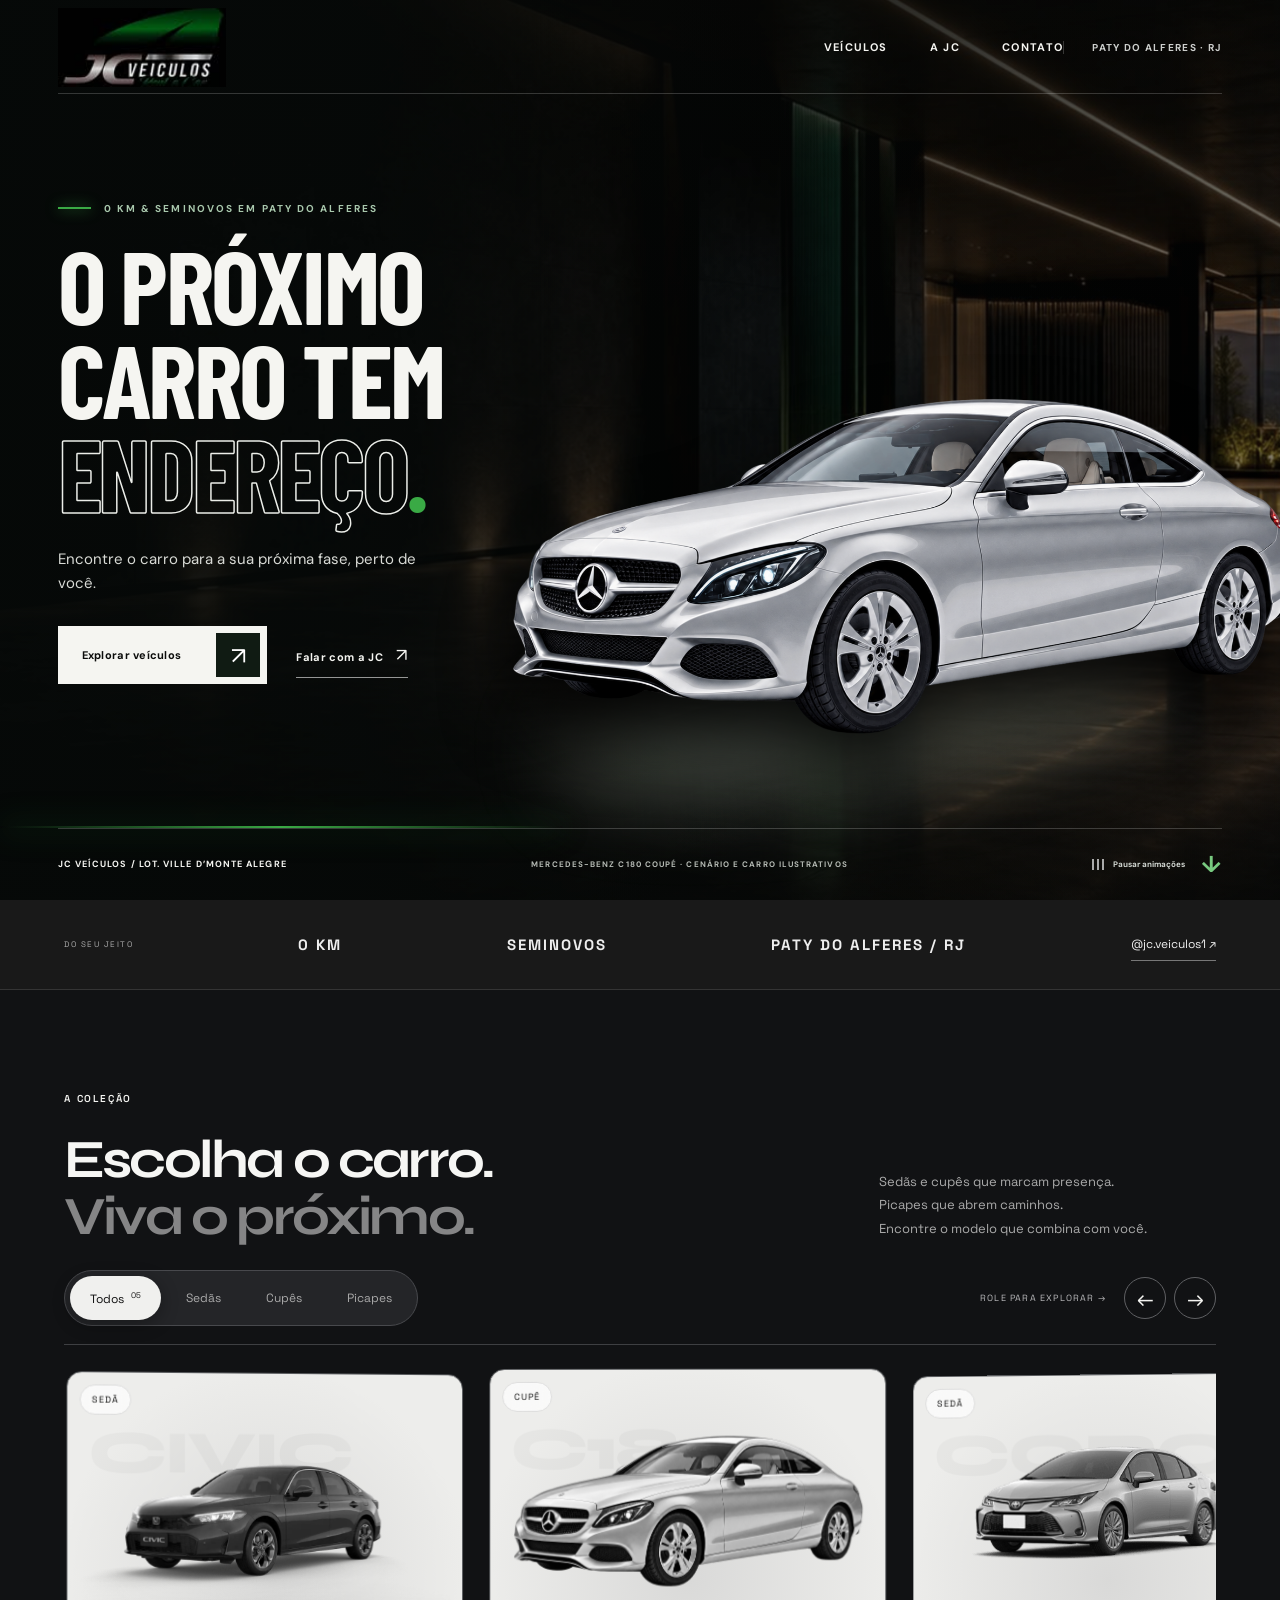
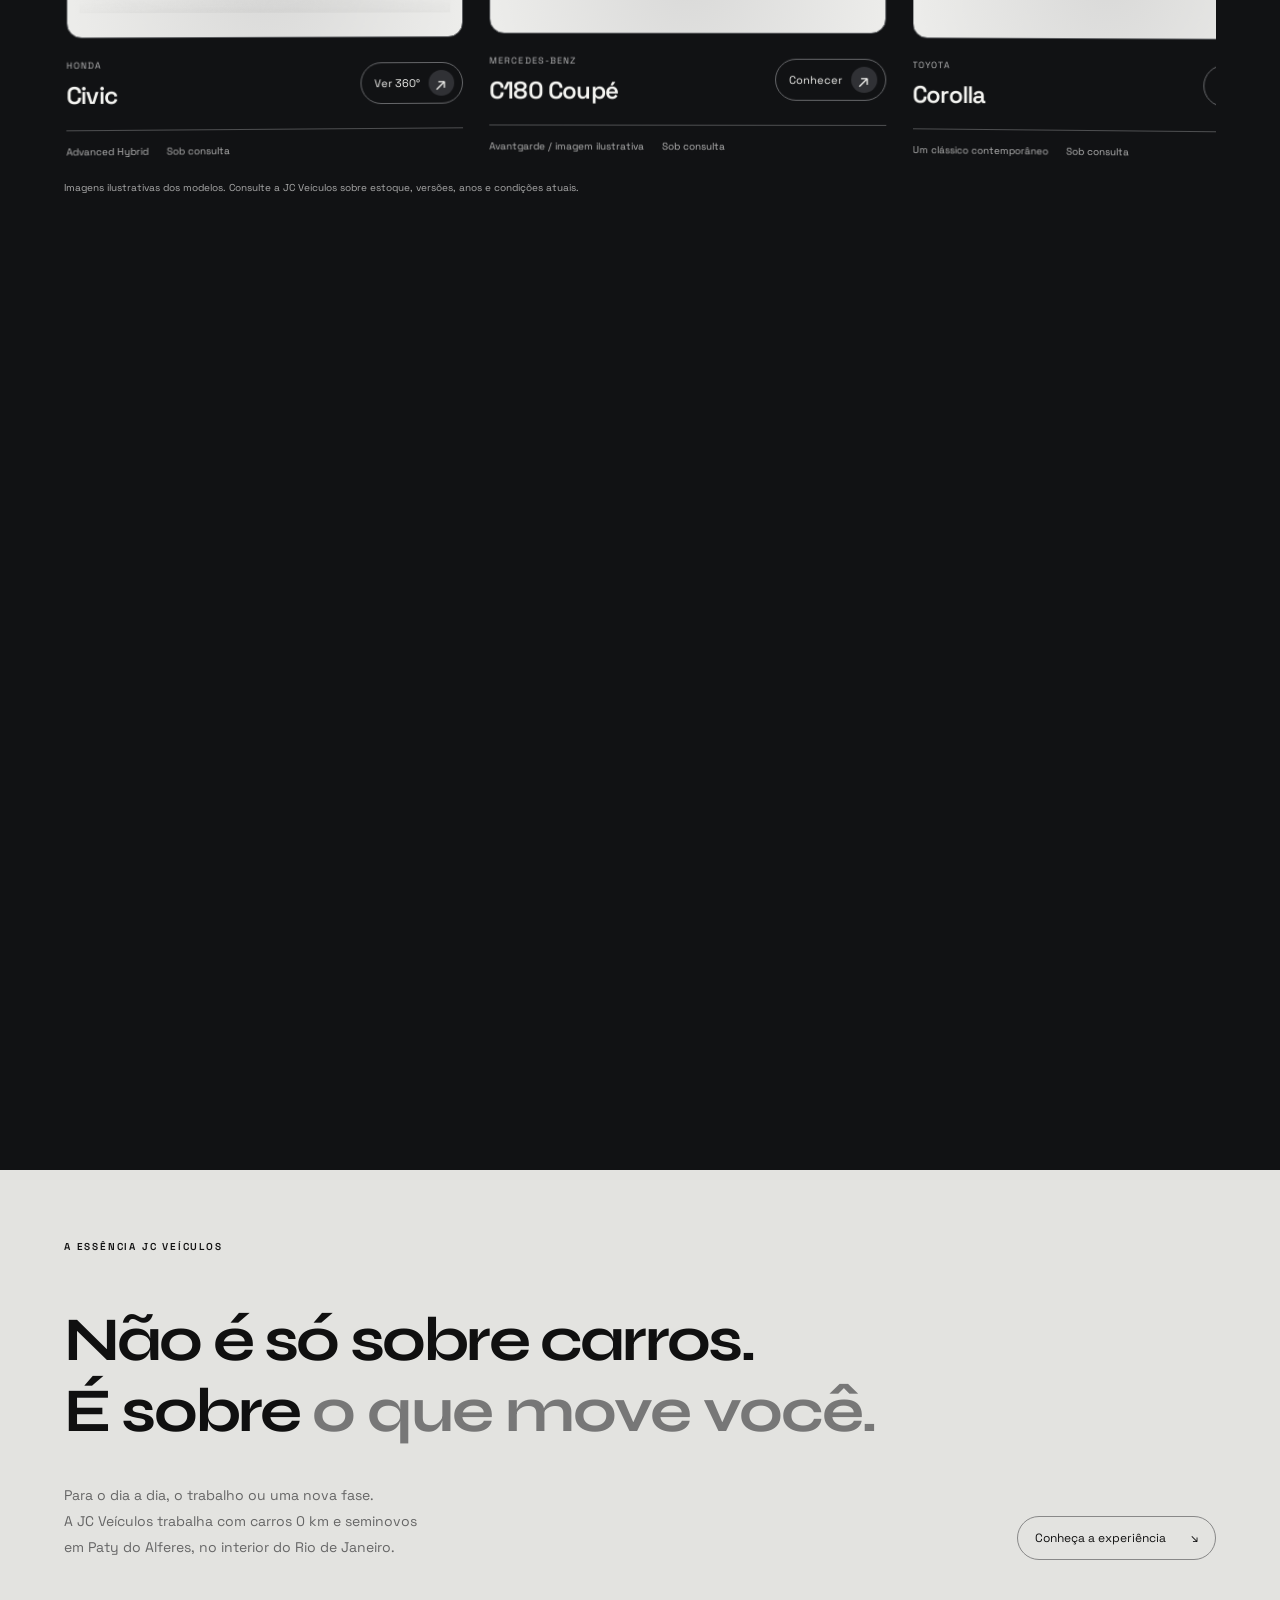
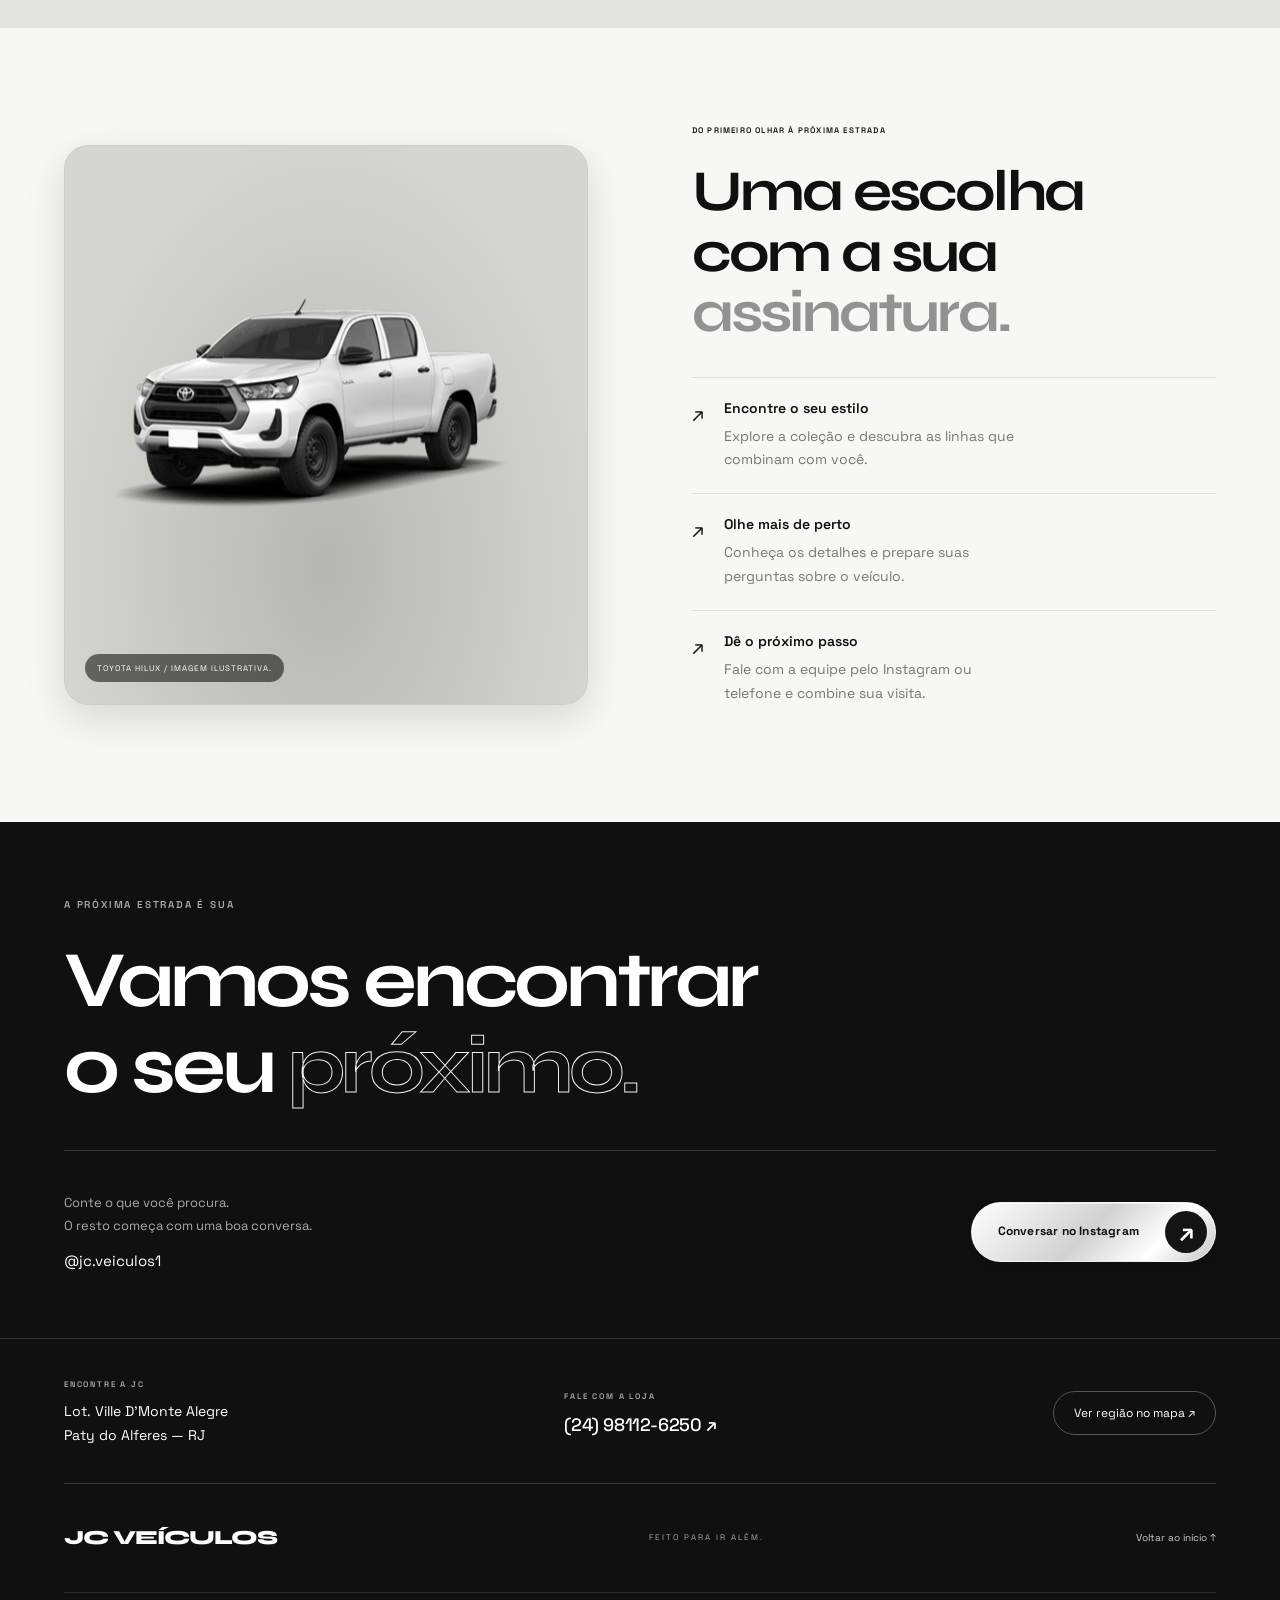
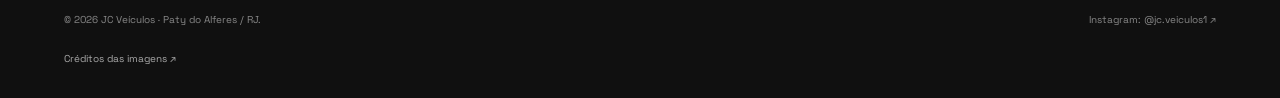
==== index.html @ 6deb834b "Fix mobile hero headline spacing after font load" ====
<!doctype html>
<html lang="pt-BR">
<head>
  <meta charset="UTF-8"><meta name="viewport" content="width=device-width, initial-scale=1">
  <meta name="description" content="JC Veículos: carros 0 km e seminovos em Paty do Alferes, RJ. Explore modelos e fale com a nossa equipe.">
  <meta name="theme-color" content="#080b09"><title>JC Veículos — O próximo carro tem endereço.</title>
  <link rel="icon" href="assets/jc-logo.jpg">
  <link rel="preconnect" href="https://fonts.googleapis.com"><link rel="preconnect" href="https://fonts.gstatic.com" crossorigin><link href="https://fonts.googleapis.com/css2?family=Barlow+Condensed:wght@600;700;800&family=DM+Sans:wght@400;500;600;700&family=Space+Grotesk:wght@400;500;600;700&family=Syne:wght@700;800&display=optional" rel="stylesheet"><link rel="stylesheet" href="style.css?v=20261004-models"><link rel="stylesheet" href="polish.css?v=20261004-showroom"><link rel="stylesheet" href="hero.css?v=20261005-jc-hero-3"><script src="script.js?v=20261005-jc-hero" defer></script><script src="spin-data.js?v=20261004-models" defer></script><script src="spin.js?v=20261004-models" defer></script>
</head>
<body>
  <div class="scroll-meter" aria-hidden="true"></div>
  <a class="skip" href="#colecao">Pular para a coleção</a>
  <header class="header site-header">
    <a class="wordmark brand-image" href="#inicio" aria-label="JC Veículos, início"><img src="assets/jc-logo.jpg" alt="JC Veículos" width="150" height="150"></a>
    <nav aria-label="Navegação principal"><a href="#colecao">Veículos</a><a href="#essencia">A JC</a><a href="#contato">Contato</a></nav>
    <span class="header-location">PATY DO ALFERES · RJ</span>
    <button class="menu-button" aria-expanded="false" aria-controls="mobile-nav" aria-label="Abrir menu"><span></span><span></span></button>
  </header>
  <nav id="mobile-nav" class="mobile-nav" aria-label="Navegação móvel" hidden><a href="#colecao">Coleção</a><a href="#essencia">Nossa essência</a><a href="#experiencia">Experiência</a><a href="#contato">Vamos conversar ↗</a></nav>
  <main>
    <section class="hero cinematic-hero" id="inicio" aria-labelledby="hero-title">
      <div class="hero-backdrop" aria-hidden="true"></div><div class="hero-shade" aria-hidden="true"></div><div class="hero-track" aria-hidden="true"></div>
      <div class="hero-copy"><p class="hero-kicker"><span aria-hidden="true"></span> 0 KM &amp; SEMINOVOS EM PATY DO ALFERES</p><h1 id="hero-title"><span>O PRÓXIMO</span><span>CARRO TEM</span><em>ENDEREÇO<span class="period">.</span></em></h1><p class="hero-subhead">Encontre o carro para a sua próxima fase, perto de você.</p><div class="hero-actions"><a class="hero-primary" href="#colecao">Explorar veículos <span aria-hidden="true">↗</span></a><a class="hero-secondary" href="https://www.instagram.com/jc.veiculos1/" target="_blank" rel="noopener noreferrer">Falar com a JC <span aria-hidden="true">↗</span></a></div></div>
      <div class="hero-car"><span class="hero-car-glow" aria-hidden="true"></span><img src="assets/car-c180-coupe.png" alt="Mercedes-Benz C180 Coupé prateada, imagem ilustrativa" fetchpriority="high" width="1451" height="1084"></div>
      <div class="hero-foot"><span class="hero-address">JC VEÍCULOS / LOT. VILLE D’MONTE ALEGRE</span><span class="hero-caption">MERCEDES-BENZ C180 COUPÉ · CENÁRIO E CARRO ILUSTRATIVOS</span><div class="hero-foot-actions"><button id="motion-toggle" class="motion-toggle" type="button" aria-pressed="false" aria-label="Pausar animações"><span class="motion-bars" aria-hidden="true"><i></i><i></i><i></i></span><span class="motion-label">Pausar animações</span></button><a href="#colecao" aria-label="Ir para a coleção">↓</a></div></div>
    </section>
    <div class="brand-strip" aria-label="JC Veículos em Paty do Alferes"><span>DO SEU JEITO</span><div>0 KM</div><div>SEMINOVOS</div><div>PATY DO ALFERES / RJ</div><a href="https://www.instagram.com/jc.veiculos1/" target="_blank" rel="noopener noreferrer">@jc.veiculos1 ↗</a></div>
    <section class="collection section showroom" id="colecao" aria-labelledby="collection-title"><div class="showroom-pin">
      <div class="section-heading"><div><p class="eyebrow">A COLEÇÃO</p><h2 id="collection-title">Escolha o carro.<br><span class="muted">Viva o próximo.</span></h2></div><p class="section-intro">Sedãs e cupês que marcam presença.<br>Picapes que abrem caminhos.<br>Encontre o modelo que combina com você.</p></div>
      <div class="collection-toolbar"><div class="filters" role="group" aria-label="Filtrar coleção"><button class="filter active" data-filter="todos" aria-pressed="true">Todos <sup>05</sup></button><button class="filter" data-filter="sedans" aria-pressed="false">Sedãs</button><button class="filter" data-filter="coupes" aria-pressed="false">Cupês</button><button class="filter" data-filter="picapes" aria-pressed="false">Picapes</button></div><div class="showroom-navigation"><span class="demo-label desktop-hint">ROLE PARA EXPLORAR <span aria-hidden="true">→</span></span><span class="demo-label mobile-hint">DESLIZE PARA EXPLORAR <span aria-hidden="true">→</span></span><button class="showroom-arrow" id="showroom-prev" type="button" aria-label="Ver modelo anterior">←</button><button class="showroom-arrow" id="showroom-next" type="button" aria-label="Ver próximo modelo">→</button></div></div>
      <div class="showroom-viewport" role="region" aria-label="Modelos da coleção; use as setas ou deslize" tabindex="0"><div class="cars"><article class="car" data-category="sedans"><div class="car-image"><span class="model-watermark" aria-hidden="true">CIVIC</span><img src="assets/car-civic.png" alt="Imagem ilustrativa de HONDA Civic" loading="lazy" width="1000" height="550"><span class="car-tag">SEDÃ</span></div><div class="car-info"><div><p class="car-make">HONDA</p><h3>Civic</h3></div><button class="text-action" data-car="civic" aria-label="Ver 360 graus de Civic"><span>Ver 360°</span><span class="mini-arrow" aria-hidden="true">↗</span></button></div><div class="car-description"><span>Advanced Hybrid</span><span>Sob consulta</span></div></article>
<article class="car" data-category="coupes"><div class="car-image"><span class="model-watermark" aria-hidden="true">C180</span><img src="assets/car-c180-coupe.png" alt="Imagem ilustrativa de Mercedes-Benz C180 Coupé 2017" loading="lazy" width="1451" height="1084"><span class="car-tag">CUPÊ</span></div><div class="car-info"><div><p class="car-make">MERCEDES-BENZ</p><h3>C180 Coupé</h3></div><button class="text-action" data-car="c180" aria-label="Ver detalhes de C180 Coupé"><span>Conhecer</span><span class="mini-arrow" aria-hidden="true">↗</span></button></div><div class="car-description"><span>Avantgarde / imagem ilustrativa</span><span>Sob consulta</span></div></article>
<article class="car" data-category="sedans"><div class="car-image"><span class="model-watermark" aria-hidden="true">COROLLA</span><img src="assets/car-corolla.png" alt="Imagem ilustrativa de TOYOTA Corolla" loading="lazy" width="1000" height="550"><span class="car-tag">SEDÃ</span></div><div class="car-info"><div><p class="car-make">TOYOTA</p><h3>Corolla</h3></div><button class="text-action" data-car="corolla" aria-label="Ver 360 graus de Corolla"><span>Ver 360°</span><span class="mini-arrow" aria-hidden="true">↗</span></button></div><div class="car-description"><span>Um clássico contemporâneo</span><span>Sob consulta</span></div></article>
<article class="car" data-category="picapes"><div class="car-image"><span class="model-watermark" aria-hidden="true">SAVEIRO</span><img src="assets/car-saveiro.png" alt="Imagem ilustrativa de VOLKSWAGEN Saveiro" loading="lazy" width="1000" height="550"><span class="car-tag">PICAPE</span></div><div class="car-info"><div><p class="car-make">VOLKSWAGEN</p><h3>Saveiro</h3></div><button class="text-action" data-car="saveiro" aria-label="Ver detalhes de Saveiro"><span>Conhecer</span><span class="mini-arrow" aria-hidden="true">↗</span></button></div><div class="car-description"><span>Feita para acompanhar você</span><span>Sob consulta</span></div></article>
<article class="car" data-category="picapes"><div class="car-image"><span class="model-watermark" aria-hidden="true">HILUX</span><img src="assets/car-hilux.png" alt="Imagem ilustrativa de TOYOTA Hilux" loading="lazy" width="1000" height="550"><span class="car-tag">PICAPE</span></div><div class="car-info"><div><p class="car-make">TOYOTA</p><h3>Hilux</h3></div><button class="text-action" data-car="hilux" aria-label="Ver 360 graus de Hilux"><span>Ver 360°</span><span class="mini-arrow" aria-hidden="true">↗</span></button></div><div class="car-description"><span>Presença em qualquer caminho</span><span>Sob consulta</span></div></article></div></div><p class="collection-note" role="status" id="filter-status">Imagens ilustrativas dos modelos. Consulte a JC Veículos sobre estoque, versões, anos e condições atuais.</p>
    </div></section>
    <section class="essence section" id="essencia" aria-labelledby="essence-title"><div class="essence-heading"><p class="eyebrow">A ESSÊNCIA JC VEÍCULOS</p></div><h2 id="essence-title">Não é só sobre carros.<br>É sobre <span class="serif">o que move você.</span></h2><div class="essence-bottom"><p>Para o dia a dia, o trabalho ou uma nova fase.<br>A JC Veículos trabalha com carros 0 km e seminovos<br>em Paty do Alferes, no interior do Rio de Janeiro.</p><a class="text-link" href="#experiencia">Conheça a experiência <span aria-hidden="true">↘</span></a></div></section>
    <section class="experience section" id="experiencia" aria-labelledby="experience-title"><div class="experience-image"><img src="assets/car-hilux.png" alt="Imagem ilustrativa de Toyota Hilux" loading="lazy" width="640" height="640"><span>TOYOTA HILUX / IMAGEM ILUSTRATIVA.</span></div><div class="experience-copy"><p class="eyebrow">DO PRIMEIRO OLHAR À PRÓXIMA ESTRADA</p><h2 id="experience-title">Uma escolha<br>com a sua<br><span class="muted">assinatura.</span></h2><div class="experience-item"><span aria-hidden="true">↗</span><div><h3>Encontre o seu estilo</h3><p>Explore a coleção e descubra as linhas que combinam com você.</p></div></div><div class="experience-item"><span aria-hidden="true">↗</span><div><h3>Olhe mais de perto</h3><p>Conheça os detalhes e prepare suas perguntas sobre o veículo.</p></div></div><div class="experience-item"><span aria-hidden="true">↗</span><div><h3>Dê o próximo passo</h3><p>Fale com a equipe pelo Instagram ou telefone e combine sua visita.</p></div></div></div></section>
    <section class="contact section" id="contato" aria-labelledby="contact-title"><p class="eyebrow">A PRÓXIMA ESTRADA É SUA</p><div class="contact-main"><h2 id="contact-title">Vamos encontrar<br>o seu <span class="outline">próximo.</span></h2></div><div class="contact-bottom"><p>Conte o que você procura.<br>O resto começa com uma boa conversa.<br><a class="instagram-handle" href="https://www.instagram.com/jc.veiculos1/" target="_blank" rel="noopener noreferrer">@jc.veiculos1</a></p><a class="button light" href="https://www.instagram.com/jc.veiculos1/" target="_blank" rel="noopener noreferrer"><span class="button-label">Conversar no Instagram</span><span class="button-arrow" aria-hidden="true"><i>↗</i><i>↗</i></span></a></div></section>
  </main>
  <footer><div class="store-details"><div><span class="eyebrow">ENCONTRE A JC</span><p>Lot. Ville D’Monte Alegre<br>Paty do Alferes — RJ</p></div><a href="tel:+5524981126250"><span class="eyebrow">FALE COM A LOJA</span><strong>(24) 98112-6250 <span aria-hidden="true">↗</span></strong></a><a class="location-link" href="https://www.google.com/maps/search/?api=1&amp;query=Lot.+Ville+D%27Monte+Alegre%2C+Paty+do+Alferes%2C+RJ" target="_blank" rel="noopener noreferrer">Ver região no mapa ↗</a></div><div class="footer-top"><a class="wordmark" href="#inicio">JC VEÍCULOS</a><span>FEITO PARA IR ALÉM.</span><a href="#inicio">Voltar ao início ↑</a></div><div class="footer-bottom"><span>© <span id="year">2026</span> JC Veículos · Paty do Alferes / RJ.</span><span><a href="https://www.instagram.com/jc.veiculos1/" target="_blank" rel="noopener noreferrer">Instagram: @jc.veiculos1 ↗</a></span></div><p class="image-credits"><a href="imagens.html">Créditos das imagens ↗</a></p></footer>
  <dialog id="car-dialog" aria-labelledby="dialog-title"><div class="dialog-header"><span class="eyebrow">JC VEÍCULOS / SEU PRÓXIMO CARRO</span><button id="dialog-close" class="close-button" aria-label="Fechar detalhes">×</button></div><img id="dialog-image" src="" alt="" width="900" height="600" hidden><div class="dialog-body"><p id="dialog-category" class="eyebrow">VAMOS CONVERSAR</p><h2 id="dialog-title">O que move você?</h2><p id="dialog-description"></p><label for="interest">Sua mensagem</label><textarea id="interest" rows="4"></textarea><p class="contact-note">Copie sua mensagem e envie para @jc.veiculos1 no Instagram. Nenhum dado é enviado por esta página.</p><div class="dialog-actions"><a class="button dark" href="https://www.instagram.com/jc.veiculos1/" target="_blank" rel="noopener noreferrer"><span class="button-label">Abrir Instagram</span><span class="button-arrow" aria-hidden="true"><i>↗</i><i>↗</i></span></a><button id="copy-message" class="copy-action">Copiar mensagem <span aria-hidden="true">⧉</span></button></div><p id="copy-status" class="copy-status" role="status" aria-live="polite"></p></div></dialog>
</body>
</html>
---- style.css ----
:root{--ink:#101010;--paper:#f7f7f5;--white:#fff;--muted:#777;--rule:#dededb;--display:'Arial Black','Arial',sans-serif;--body:'Arial','Helvetica',sans-serif;--ease:cubic-bezier(.22,.61,.36,1);--thumb:#888;--track:#242424}*{box-sizing:border-box;scrollbar-width:thin;scrollbar-color:var(--thumb) var(--track)}::-webkit-scrollbar{width:10px;height:10px}::-webkit-scrollbar-track{background:var(--track)}::-webkit-scrollbar-thumb{background:var(--thumb);border:2px solid var(--track);border-radius:10px}::-webkit-scrollbar-thumb:hover{background:#aaa}html{scroll-behavior:smooth;scroll-padding-top:84px}body{margin:0;background:var(--paper);color:var(--ink);font-family:var(--body);-webkit-font-smoothing:antialiased}button,a{-webkit-tap-highlight-color:transparent}a{color:inherit;text-decoration:none}button,textarea{font:inherit}button{cursor:pointer}button:disabled{cursor:wait}button:focus-visible,a:focus-visible,textarea:focus-visible{outline:3px solid #888;outline-offset:5px}img{display:block;width:100%;object-fit:cover}button{color:inherit}::selection{background:#aaa;color:#000}[hidden]{display:none!important}.skip{position:fixed;left:20px;top:-100px;background:white;padding:16px;z-index:20}.skip:focus{top:12px}.header{height:86px;background:var(--ink);color:white;display:flex;align-items:center;justify-content:space-between;padding:0 5%;border-bottom:1px solid #333;position:relative;z-index:5}.wordmark{display:flex;align-items:center;gap:10px;font-size:21px;letter-spacing:-.9px;font-weight:900}.wordmark svg{width:35px;height:25px}.wordmark-dot{font-size:11px;align-self:flex-start;letter-spacing:0;margin:2px 0 0 -6px}.header nav{display:flex;gap:32px;font-size:12px;color:#ccc}.header nav a:hover{color:white}.nav-contact{font-size:12px;padding:12px 0;border-bottom:1px solid #777;display:flex;gap:25px}.nav-contact span{font-size:20px}.menu-button{display:none;background:none;border:0;width:44px;height:44px}.menu-button span{display:block;height:1px;width:23px;background:white;margin:7px}.mobile-nav{background:var(--ink);color:white;padding:15px 6%;position:absolute;top:86px;left:0;right:0;z-index:10}.mobile-nav a{display:block;padding:15px;border-bottom:1px solid #333}.hero{background:var(--ink);color:white;position:relative;padding:55px 5% 0;isolation:isolate;overflow:hidden}.hero-copy{position:relative;z-index:2;pointer-events:none}.hero-copy a{pointer-events:auto}.eyebrow{font-size:10px;letter-spacing:1.8px;font-weight:600;line-height:1.6;margin:0 0 25px}.hero .eyebrow{display:flex;align-items:center;gap:12px;color:#c2c2c2}.line{height:1px;width:30px;background:#999}h1,h2,h3,p{margin-top:0}h1{font-family:var(--display);font-weight:900;font-size:clamp(82px,9.7vw,156px);line-height:.92;letter-spacing:-7px;margin:38px 0 43px;max-width:800px}.outline{color:transparent;-webkit-text-stroke:1px #f1f1f1}.hero-bottom{display:flex;align-items:center;gap:48px;margin-bottom:68px}.hero-bottom p{font-size:14px;line-height:1.65;color:#ccc;margin:0}.button{display:inline-flex;gap:37px;align-items:center;justify-content:space-between;min-height:52px;padding:16px 22px;font-size:12px;border:1px solid transparent;font-weight:600;border-radius:0;transition:background .2s,color .2s}.button span{font-size:19px;line-height:1}.light{background:var(--white);color:var(--ink)}.light:hover{background:#d4d4d4}.dark{background:var(--ink);color:white}.dark:hover{background:#3c3c3c}.hero-photo{position:absolute;width:68%;height:83%;right:0;top:17%;z-index:-1}.hero-photo img{height:100%;filter:grayscale(1) brightness(.7);object-position:50% 59%}.photo-shade{position:absolute;inset:0;background:linear-gradient(90deg,#101010 0%,transparent 45%),linear-gradient(0deg,#101010 2%,transparent 42%)}.photo-caption{position:absolute;right:8%;top:13%;font-size:9px;letter-spacing:2px;line-height:1.8;color:#ccc;text-align:right}.photo-index{position:absolute;right:8%;bottom:23%;font-size:8px;letter-spacing:1.5px;color:#bbb}.hero-foot{position:relative;z-index:2;border-top:1px solid #454545;display:flex;align-items:center;justify-content:space-between;font-size:8px;letter-spacing:1.5px;padding:19px 0;color:#999}.hero-foot a{width:35px;height:35px;border:1px solid #555;border-radius:50%;display:grid;place-items:center;font-size:18px;color:white}.brand-strip{min-height:119px;display:flex;gap:30px;align-items:center;justify-content:space-between;padding:25px 5%;background:#ededeb;border-bottom:1px solid var(--rule)}.brand-strip>span{font-size:8px;letter-spacing:1.5px;color:#666;max-width:100px;line-height:1.8}.brand-strip>div{font-size:23px;letter-spacing:3px;font-weight:700;color:#555}.brand-strip .brand-mercedes{font-family:Georgia,serif;font-size:24px;letter-spacing:-1px;font-weight:400}.brand-strip .brand-audi{font-weight:700;font-size:27px;letter-spacing:-1px}.m-lines{font-style:italic;letter-spacing:-4px}.section{padding:96px 5%}.section-heading{display:flex;justify-content:space-between;align-items:flex-end;margin-bottom:47px}.section h2{font-size:clamp(36px,4.5vw,68px);letter-spacing:-2.8px;line-height:1.05;font-weight:600;margin:0}.muted{color:#929292}.section-intro{font-size:13px;line-height:1.8;color:#666;margin:0 6% 5px 25px}.collection-toolbar{display:flex;justify-content:space-between;align-items:center;border-bottom:1px solid var(--rule);margin-bottom:27px}.filters{display:flex;gap:26px}.filter{padding:12px 0 18px;border:0;border-bottom:2px solid transparent;background:none;font-size:12px;color:#777;min-height:44px}.filter.active{border-bottom-color:var(--ink);color:var(--ink)}.filter sup{font-size:8px;margin-left:4px}.demo-label{font-size:8px;letter-spacing:1.2px;color:#777}.cars{display:grid;grid-template-columns:repeat(3,1fr);gap:24px}.car-image{border:0;padding:0;position:relative;display:block;width:100%;overflow:hidden;background:#d4d4d4;aspect-ratio:1.45}.car-image img{height:100%;filter:grayscale(1);transition:transform .6s var(--ease)}.car-image:hover img{transform:scale(1.055)}.car-tag{position:absolute;top:17px;left:17px;font-size:8px;padding:8px 10px;background:rgba(255,255,255,.91);letter-spacing:1px}.image-arrow{position:absolute;bottom:15px;right:15px;background:#fff;width:36px;height:36px;display:grid;place-items:center;font-size:22px;transition:background .2s}.car-info{display:flex;justify-content:space-between;align-items:center;margin-top:21px;gap:10px}.car-make{font-size:8px;letter-spacing:1.1px;color:#777;margin-bottom:8px}.car h3{font-size:20px;letter-spacing:-.8px;font-weight:600;margin:0}.text-action{font-size:10px;white-space:nowrap;background:none;border:0;padding:12px 0;min-height:44px}.text-action:hover{text-decoration:underline}.car-description{margin-top:19px;padding-top:13px;border-top:1px solid var(--rule);display:flex;gap:18px;font-size:9px;color:#777}.collection-note{font-size:10px;color:#777;margin:28px 0 0;line-height:1.5}.essence{background:#e9e9e6;padding-top:69px;padding-bottom:68px}.essence-heading{display:flex;justify-content:space-between;align-items:center}.small-mark{font-family:var(--display);font-size:39px;letter-spacing:-4px}.essence h2{font-size:clamp(36px,4.85vw,75px);max-width:1050px;line-height:1.15;margin:25px 0 35px}.serif{font-family:Georgia,'Times New Roman',serif;font-style:italic;font-weight:400;letter-spacing:-2px}.essence-bottom{display:flex;justify-content:space-between;align-items:flex-end}.essence-bottom p{font-size:12px;color:#666;line-height:1.85;margin:0}.text-link{font-size:12px;display:flex;gap:40px;padding-bottom:13px;border-bottom:1px solid #888}.experience{display:grid;grid-template-columns:1fr 1fr;gap:9%;align-items:center}.experience-image{position:relative;height:605px;background:#ddd;overflow:hidden}.experience-image img{height:100%;filter:grayscale(1) brightness(.72);object-position:40% center}.experience-image span{position:absolute;left:25px;bottom:28px;color:white;font-size:9px;letter-spacing:2px}.experience-copy .eyebrow{font-size:8px;letter-spacing:1.2px}.experience h2{margin-bottom:33px}.experience-item{display:flex;gap:20px;padding:21px 0;border-top:1px solid var(--rule)}.experience-item>span{font-size:20px;margin-top:2px}.experience-item h3{font-size:14px;margin-bottom:8px;font-weight:600}.experience-item p{font-size:12px;color:#777;line-height:1.7;max-width:300px;margin:0}.contact{background:var(--ink);color:white;padding-top:75px;padding-bottom:64px}.contact .eyebrow{color:#aaa}.contact-main{display:flex;justify-content:space-between;align-items:center;gap:35px}.contact h2{font-size:clamp(45px,6.7vw,100px);font-family:var(--display);letter-spacing:-4px;line-height:1}.round-cta{flex-shrink:0;width:108px;height:108px;border-radius:50%;background:white;border:0;color:#111;font-size:55px;transition:transform .3s}.round-cta:hover{transform:rotate(45deg)}.contact-bottom{display:flex;align-items:center;justify-content:space-between;padding-top:40px;margin-top:40px;border-top:1px solid #393939}.contact-bottom p{font-size:13px;line-height:1.8;color:#aaa;margin:0}footer{background:var(--ink);color:white;padding:39px 5% 23px;border-top:1px solid #333}.footer-top{display:flex;align-items:center;justify-content:space-between;gap:20px}.footer-top>span{font-size:8px;letter-spacing:2px;color:#aaa}.footer-top>a:last-child{font-size:10px;color:#ccc;padding:12px 0}.footer-bottom{display:flex;justify-content:space-between;font-size:9px;color:#888;margin-top:36px;border-top:1px solid #2c2c2c;padding-top:19px;gap:20px;line-height:1.5}dialog{border:0;padding:0;max-width:600px;width:calc(100% - 32px);max-height:90dvh;background:var(--paper);color:var(--ink);overflow:auto}dialog::backdrop{background:rgba(0,0,0,.78);backdrop-filter:blur(5px)}.dialog-header{display:flex;align-items:center;justify-content:space-between;padding:14px 22px;border-bottom:1px solid var(--rule)}.dialog-header .eyebrow{font-size:8px;margin:0}.close-button{width:44px;height:44px;font-size:27px;border:0;background:none}.dialog-body{padding:30px}.dialog-body .eyebrow{margin-bottom:12px}.dialog-body h2{font-size:36px;letter-spacing:-1.5px;margin-bottom:16px}.dialog-body>p{font-size:13px;line-height:1.6;color:#666}.dialog-body label{display:block;font-size:12px;font-weight:600;margin:23px 0 10px}#dialog-image{height:220px;filter:grayscale(1)}textarea{display:block;width:100%;border:1px solid #bbb;background:white;padding:14px;font-size:13px;line-height:1.6;resize:none;min-height:140px}.dialog-body .contact-note{font-size:11px;margin:13px 0 20px}.copy-status{min-height:20px;margin:12px 0 0!important}body.modal-open{overflow:hidden}
@media(min-width:1600px){.hero{padding-top:70px}.hero-bottom{margin-bottom:90px}.section{padding-left:max(5%,calc((100vw - 1440px)/2));padding-right:max(5%,calc((100vw - 1440px)/2))}}
@media(max-width:1000px){.header nav{gap:18px}.hero h1{letter-spacing:-5px}.hero-bottom{gap:26px}.brand-strip>div{font-size:17px}.brand-strip .brand-mercedes{font-size:20px}.cars{gap:17px}.car h3{font-size:17px}.car-info{align-items:flex-start;flex-direction:column;gap:0}.car-description{gap:12px;font-size:8px}.experience{gap:6%}.experience-image{height:560px}.section{padding-top:75px;padding-bottom:75px}.round-cta{width:88px;height:88px;font-size:42px}}
@media(max-width:700px){html{scroll-padding-top:15px}.header{height:76px;padding:0 6%}.wordmark{font-size:18px}.wordmark svg{width:29px}.header nav,.nav-contact{display:none}.menu-button{display:block}.mobile-nav{top:76px}.hero{padding:35px 6% 0;min-height:750px}.hero .eyebrow{font-size:8px;letter-spacing:1.2px;margin-bottom:26px}.hero h1{font-size:clamp(75px,16vw,108px);letter-spacing:-4px;margin:25px 0 25px}.hero-bottom{flex-direction:column;align-items:flex-start;gap:20px;margin-bottom:0}.hero-bottom p{font-size:12px}.hero-photo{width:100%;height:420px;top:auto;bottom:49px}.hero-photo img{object-position:58% center}.photo-shade{background:linear-gradient(0deg,#101010 0%,transparent 25%,transparent 65%,#101010 100%)}.photo-caption{display:none}.photo-index{bottom:18px;right:6%;font-size:7px}.hero-foot{position:absolute;bottom:0;left:6%;right:6%;padding:10px 0;font-size:7px;letter-spacing:.7px}.hero-foot>span:last-child{display:none}.hero-foot a{width:28px;height:28px}.brand-strip{padding:24px 6%;min-height:105px;gap:20px;flex-wrap:wrap;justify-content:space-between}.brand-strip>span{width:100%;max-width:none;font-size:7px}.brand-strip>div{font-size:12px;letter-spacing:1px}.brand-strip .brand-mercedes{font-size:15px}.brand-strip .brand-audi{font-size:18px}.section{padding:60px 6%}.section-heading{display:block;margin-bottom:30px}.section h2{letter-spacing:-1.8px;font-size:39px}.section-intro{margin:20px 0 0;font-size:12px}.collection-toolbar{display:block}.filters{gap:22px}.filter{font-size:11px}.demo-label{display:block;padding:5px 0 13px;font-size:7px}.cars{grid-template-columns:1fr;gap:36px}.car-image{aspect-ratio:1.4}.car-info{flex-direction:row;align-items:center}.car h3{font-size:22px}.car-description{font-size:10px;gap:20px;margin-top:15px}.car-make{font-size:8px}.text-action{font-size:11px}.collection-note{font-size:10px}.essence h2{font-size:37px;line-height:1.2;margin-top:22px}.serif{letter-spacing:-1.4px}.essence-bottom{display:block}.essence-bottom p{font-size:12px}.text-link{margin-top:28px;width:max-content}.small-mark{font-size:32px}.essence-heading .eyebrow{font-size:8px}.experience{grid-template-columns:1fr;gap:35px}.experience-image{height:360px}.experience-copy h2{font-size:47px}.experience-item p{max-width:100%}.contact h2{font-size:44px;letter-spacing:-2.8px}.contact-main{gap:13px}.round-cta{width:58px;height:58px;font-size:30px}.contact-bottom{display:block;margin-top:30px;padding-top:25px}.contact-bottom .button{margin-top:23px}.contact-bottom p{font-size:12px}.footer-top{flex-wrap:wrap}.footer-top>span{display:none}.footer-bottom{flex-direction:column;gap:8px;margin-top:25px}.dialog-body{padding:24px}.dialog-body h2{font-size:30px}.dialog-header{padding:8px 16px}#dialog-image{height:180px}}
@media(prefers-reduced-motion:reduce){html{scroll-behavior:auto}*,*::before,*::after{transition:none!important;animation:none!important}}
@media(forced-colors:active){*{scrollbar-color:auto}.outline{color:CanvasText;-webkit-text-stroke:0}.button,.filter,.car-tag,.round-cta{border:1px solid ButtonText}}
---- polish.css ----
:root{--display:'Syne','Arial Black',sans-serif;--body:'Space Grotesk','Arial',sans-serif;--chrome:linear-gradient(135deg,#fff 0%,#d1d1d1 48%,#fff 76%,#c4c4c4 100%)}
.header{height:94px;background:#0b0b0b}.wordmark{font-family:var(--display);font-size:20px;gap:13px;letter-spacing:-1px}.brand-logo{width:48px;height:48px;object-fit:contain;border-radius:50%;filter:grayscale(1)}.header nav a{position:relative;padding:12px 0}.header nav a:after{content:'';position:absolute;bottom:3px;left:0;width:100%;height:1px;background:white;transform:scaleX(0);transform-origin:left;transition:transform .3s}.header nav a:hover:after{transform:scaleX(1)}
.nav-contact{padding:8px 9px 8px 21px;border:1px solid #484848;border-radius:99px;background:linear-gradient(120deg,#222,#0c0c0c);min-height:48px;gap:22px;transition:border-color .3s,box-shadow .3s}.nav-contact>span{width:30px;height:30px;display:grid;place-items:center;border-radius:50%;background:#ededed;color:#111;transition:transform .4s}.nav-contact:hover{border-color:#999;box-shadow:0 0 24px #ffffff15}.nav-contact:hover>span{transform:rotate(45deg)}
.hero{padding-top:55px;background:#0b0b0b;min-height:710px}.hero h1{font-size:clamp(68px,7.9vw,128px);letter-spacing:-6px;line-height:1.05;margin:42px 0 38px;max-width:75%;font-weight:800}.hero h1 .outline{-webkit-text-stroke:1px #aaa}.hero-bottom{margin-bottom:135px;gap:30px}.hero-photo{width:38%;height:465px;right:5%;top:52px;z-index:-1;border-radius:24px;overflow:hidden;transform:rotate(4deg);border:1px solid #777;box-shadow:0 20px 90px #0009;animation:poster-float 7s ease-in-out infinite alternate}.hero-photo img{object-fit:cover;object-position:center;filter:grayscale(1) brightness(.66);height:100%}.photo-shade{background:linear-gradient(90deg,#0b0b0b88,transparent 55%),linear-gradient(0deg,#0b0b0bbb,transparent 30%)}.photo-caption{display:none}.photo-index{bottom:24px;right:25px;font-size:7px;letter-spacing:.8px}.hero-copy{animation:opening-slide .85s var(--ease) both}.hero .line{animation:line-breathe 3s ease-in-out infinite;transform-origin:left}.hero-foot{border-top-color:#444}.hero-foot>a{transition:background .3s,color .3s,transform .3s}.hero-foot>a:hover{background:white;color:#111;transform:translateY(3px)}
.button{position:relative;isolation:isolate;overflow:hidden;border-radius:99px;gap:26px;padding:8px 8px 8px 26px;min-height:60px;border:1px solid #fff7;box-shadow:inset 0 1px 1px #fff8,0 8px 22px #0002;transform:translate(var(--mx,0px),var(--my,0px));transition:transform .24s var(--ease),box-shadow .3s,background .3s}.button.light{background:var(--chrome)}.button.light:hover{background:var(--chrome);box-shadow:inset 0 1px 1px #fff,0 10px 35px #fff2}.button .button-label{font-size:12px;line-height:1.3;font-weight:700;letter-spacing:.2px;position:relative;z-index:2}.button .button-arrow{flex-shrink:0;position:relative;width:42px;height:42px;border-radius:50%;display:grid;place-items:center;color:white;background:#141414;overflow:hidden;z-index:2}.button-arrow i{position:absolute;font-style:normal;font-size:25px;transition:transform .45s var(--ease)}.button-arrow i:last-child{transform:translate(-36px,36px)}.button:hover .button-arrow i:first-child{transform:translate(36px,-36px)}.button:hover .button-arrow i:last-child{transform:translate(0,0)}.button:before{content:'';position:absolute;inset:-30% -30%;background:linear-gradient(110deg,transparent 35%,#fff9 48%,transparent 62%);transform:translateX(-100%);transition:transform .65s;z-index:1}.button:hover:before{transform:translateX(100%)}.button:active{transform:scale(.97)}.button.dark{background:linear-gradient(130deg,#333,#080808);border-color:#555}.button.dark .button-arrow{background:var(--chrome);color:#111}.button:focus-visible{outline-color:#aaa;outline-offset:5px}.ripple{position:absolute;border-radius:50%;width:150px;height:150px;background:#8884;pointer-events:none;z-index:1;animation:button-ripple .7s ease-out forwards}
.brand-strip{background:#191919;color:#eee;border-bottom:1px solid #343434;min-height:90px}.brand-strip>span{color:#aaa}.brand-strip>div{color:#eee;font-size:15px;letter-spacing:2px}.brand-strip>a{font-size:12px;border-bottom:1px solid #777;padding:8px 0}
.section h2{font-family:var(--display);font-weight:700}.collection-toolbar{padding-bottom:20px;border-bottom-color:#ccc}.filters{gap:5px;padding:5px;border:1px solid #ddd;border-radius:99px;background:#eaeae7}.filter{border:0;border-radius:99px;padding:12px 20px;min-height:44px;font-size:12px;transition:background .25s,color .25s,box-shadow .25s}.filter.active{background:#141414;color:white;box-shadow:0 4px 10px #0002}.filter:not(.active):hover{background:#ddd;color:#111}.demo-label{font-size:9px;letter-spacing:1.2px}.car{transition:transform .4s var(--ease)}.car-image{aspect-ratio:3/4;border-radius:17px;border:1px solid #ddd}.car-image img{filter:grayscale(1);transition:filter .5s,transform .6s var(--ease);object-fit:cover}.car-image:hover img{filter:grayscale(1) brightness(1.1);transform:scale(1.02)}.car-tag{top:12px;left:12px;backdrop-filter:blur(10px);border:1px solid #fff8;border-radius:99px;font-size:9px;padding:9px 13px}.image-arrow{border-radius:50%;width:43px;height:43px;box-shadow:0 3px 13px #0004;transition:transform .35s,background .35s,color .35s}.car-image:hover .image-arrow{transform:rotate(45deg);background:#111;color:white}.car-info{gap:8px}.car h3{font-size:20px}.text-action{display:flex;gap:9px;align-items:center;font-size:11px;padding:6px 8px 6px 13px;border:1px solid #bbb;border-radius:99px;min-height:42px;transition:background .3s,color .3s}.text-action .mini-arrow{display:grid;place-items:center;width:26px;height:26px;background:#e5e5e3;border-radius:50%;font-size:18px;transition:transform .35s}.text-action:hover{text-decoration:none;background:#111;color:white;border-color:#111}.text-action:hover .mini-arrow{color:#111;transform:rotate(45deg)}.car-description{font-size:11px}.collection-note{font-size:11px}.car-make{font-size:9px;color:#666}.serif{font-style:normal;font-family:var(--display);font-weight:700;color:#777}.essence{background:#e3e3e0}.small-mark{letter-spacing:-4px}.essence-bottom p,.experience-item p{font-size:14px}.text-link{min-height:44px;align-items:center;border-radius:99px;border:1px solid #888;padding:11px 17px;gap:25px;transition:background .3s,color .3s}.text-link:hover{background:#111;color:#fff}.experience-image{height:610px;border-radius:24px;transform:rotate(-2deg);box-shadow:0 14px 40px #0002}.experience-image img{filter:grayscale(1) brightness(.8);object-fit:cover}.experience-image span{padding:9px 12px;border-radius:99px;background:#0008;bottom:22px;left:20px;font-size:7px}.experience-item{transition:padding .3s}.experience-item:hover{padding-left:8px}.experience-item>span{transition:transform .3s}.experience-item:hover>span{transform:rotate(45deg)}
.contact h2{font-size:clamp(44px,6.2vw,92px);line-height:1.08}.round-cta{position:relative;display:grid;place-items:center;background:var(--chrome);border:1px solid #fff;box-shadow:inset 0 1px 10px #fff,0 0 0 12px #ffffff08,0 0 0 13px #ffffff16;transition:transform .45s,box-shadow .45s}.round-cta:after{content:'';position:absolute;inset:-24px;border:1px dashed #ffffff40;border-radius:50%;animation:orbit 25s linear infinite;pointer-events:none}.round-cta:hover{transform:rotate(0deg) scale(1.06);box-shadow:inset 0 1px 10px #fff,0 0 0 17px #ffffff0a,0 0 0 18px #ffffff30}.round-cta>span{transition:transform .4s}.round-cta:hover>span{transform:rotate(45deg)}.instagram-handle{display:inline-block;padding-top:9px;color:white;font-size:15px}.instagram-handle:hover{text-decoration:underline}.contact-bottom{gap:24px}.store-details{display:flex;align-items:center;justify-content:space-between;gap:28px;border-bottom:1px solid #393939;padding:0 0 35px;margin-bottom:35px}.store-details .eyebrow{display:block;font-size:8px;margin-bottom:10px;color:#aaa}.store-details p{font-size:14px;line-height:1.7;margin:0}.store-details strong{font-size:18px;letter-spacing:-.4px;font-weight:500}.location-link{font-size:12px;padding:13px 20px;border:1px solid #555;border-radius:99px;transition:background .3s}.location-link:hover{background:#333}.footer-bottom{font-size:10px}
dialog{border-radius:24px;border:1px solid #aaa;box-shadow:0 25px 100px #0007}dialog[open]{animation:dialog-enter .3s var(--ease)}#dialog-image{height:300px;object-fit:contain;background:#111}.dialog-actions{display:flex;align-items:center;gap:20px;flex-wrap:wrap}.copy-action{border:0;border-bottom:1px solid #888;background:none;min-height:44px;font-size:12px}.copy-action:hover{border-bottom-color:#111}.close-button{border-radius:50%;transition:transform .3s,background .3s}.close-button:hover{transform:rotate(90deg);background:#ddd}textarea{border-radius:14px}.motion-toggle{background:none;border:1px solid #555;color:#ddd;padding:9px 13px;min-height:38px;border-radius:99px;font-size:9px;display:flex;align-items:center;gap:9px;cursor:pointer}.motion-bars{display:flex;align-items:center;height:13px;gap:3px}.motion-bars i{width:2px;height:11px;background:#aaa;animation:equalizer .8s infinite alternate}.motion-bars i:nth-child(2){animation-delay:.3s}.motion-bars i:nth-child(3){animation-delay:.6s}.motion-paused *, .motion-paused *:before,.motion-paused *:after{animation-play-state:paused!important}.motion-paused .button{transform:none!important}.motion-paused .hero-copy{animation:none}.menu-button{border:1px solid #555;border-radius:50%;transition:background .3s}.menu-button:hover{background:#333}.menu-button span{width:20px;margin:7px auto;transition:transform .3s}.menu-button[aria-expanded=true] span:first-child{transform:translateY(4px) rotate(45deg)}.menu-button[aria-expanded=true] span:last-child{transform:translateY(-4px) rotate(-45deg)}
@keyframes poster-float{from{transform:rotate(4deg) translateY(0)}to{transform:rotate(2deg) translateY(-10px)}}@keyframes opening-slide{from{transform:translateY(16px)}to{transform:translateY(0)}}@keyframes line-breathe{50%{transform:scaleX(1.6)}}@keyframes equalizer{to{transform:scaleY(.35)}}@keyframes orbit{to{transform:rotate(360deg)}}@keyframes dialog-enter{from{transform:translateY(15px) scale(.97)}to{transform:translateY(0) scale(1)}}@keyframes button-ripple{from{transform:translate(-50%,-50%) scale(0);opacity:1}to{transform:translate(-50%,-50%) scale(3);opacity:0}}
@media(max-width:1000px){.hero h1{font-size:8vw;letter-spacing:-4px}.hero-photo{height:430px;top:55px}.hero-bottom{flex-direction:column;align-items:flex-start;gap:22px;margin-bottom:120px}.hero{min-height:680px}.car-info{flex-direction:column;align-items:flex-start;gap:12px}.brand-strip>div{font-size:12px;letter-spacing:1px}.header nav{gap:15px}.wordmark{font-size:17px}.brand-logo{width:39px;height:39px}.nav-contact{font-size:11px;gap:11px}.car h3{font-size:20px}}
@media(max-width:700px){.header{height:80px}.mobile-nav{top:80px}.wordmark{font-size:19px}.brand-logo{width:41px;height:41px}.hero{min-height:815px;padding-top:29px}.hero .eyebrow{font-size:7px;letter-spacing:.7px}.hero h1{font-size:clamp(40px,10.9vw,72px);letter-spacing:-2.4px;max-width:100%;margin:38px 0 25px}.hero-bottom{margin-bottom:0;gap:18px}.hero-photo{top:auto;bottom:74px;right:10%;width:72%;height:365px;border-radius:18px}.hero-photo img{object-fit:cover;object-position:center}.photo-shade{background:linear-gradient(0deg,#000b,transparent 35%)}.photo-index{right:12px;bottom:12px;font-size:6px}.hero-foot{left:6%;right:6%;font-size:6px}.hero-foot>a{display:none}.hero-foot>span:first-child{max-width:45%;line-height:1.7}.motion-toggle{font-size:8px;min-height:35px;padding:8px 11px}.hero .button{min-height:55px;padding-left:22px;gap:20px}.button .button-arrow{width:38px;height:38px}.brand-strip{gap:17px;padding:24px 6%;min-height:120px}.brand-strip>div{font-size:10px;letter-spacing:.8px}.brand-strip>a{font-size:10px}.section h2{font-size:35px;line-height:1.13}.section-intro{font-size:13px}.collection-toolbar{padding-bottom:15px}.filters{width:max-content;max-width:100%;gap:0;padding:4px}.filter{padding:11px 12px;font-size:11px}.demo-label{padding:15px 0 0}.cars{gap:34px}.car h3{font-size:23px}.car-info{flex-direction:row;align-items:center;gap:12px}.car-image{aspect-ratio:3/4;border-radius:18px}.car-description{font-size:11px}.car-make{font-size:9px}.text-action{font-size:10px;padding-left:10px}.essence h2{font-size:34px}.essence-bottom p{font-size:13px}.experience-image{height:430px}.experience-copy h2{font-size:42px}.contact h2{font-size:38px;letter-spacing:-2px;line-height:1.18}.round-cta{width:58px;height:58px;font-size:29px;box-shadow:0 0 0 6px #ffffff0a}.round-cta:after{inset:-12px}.contact-main{gap:25px}.contact-bottom .button{font-size:11px;gap:20px}.store-details{display:grid;gap:23px;padding-bottom:28px}.location-link{width:max-content}.store-details p{font-size:13px}.dialog-body{padding:22px}.dialog-body h2{font-size:29px}.dialog-actions{gap:16px}#dialog-image{height:270px}}
@media(prefers-reduced-motion:reduce){*,*:before,*:after{animation:none!important;transition:none!important}.button{transform:none!important}.hero-copy{transform:none!important}}
/* Keep display typography composed after web fonts load. */
.hero h1{font-size:clamp(48px,5.2vw,84px);letter-spacing:-3px;max-width:none;line-height:1.12}
.hero h1 .hero-line{display:block;white-space:nowrap}
@media(max-width:1000px){.hero h1{font-size:5.3vw;letter-spacing:-2px}}
@media(max-width:700px){.hero h1{font-size:8.5vw;letter-spacing:-1.5px;margin-top:38px}}
.spin-viewer{padding:0 22px 20px;background:#111;color:white}.spin-viewer[hidden],.spin-viewer [hidden]{display:none}.spin-stage{position:relative;aspect-ratio:3/2;touch-action:pan-y;cursor:grab}.spin-stage:active{cursor:grabbing}.spin-stage img{width:100%;height:100%;object-fit:contain;user-select:none;filter:grayscale(1)}.spin-badge{position:absolute;right:12px;top:12px;background:#111b;border:1px solid #777;border-radius:99px;padding:8px 14px;font-size:13px}.spin-controls{display:flex;align-items:center;gap:14px;margin-top:14px}.spin-controls label{flex:1;font-size:11px}.spin-controls input{display:block;width:100%;margin-top:12px;accent-color:#ddd;min-height:28px}.spin-controls button,.spin-retry{background:#222;color:#fff;min-width:44px;min-height:44px;cursor:pointer}.spin-controls button:hover,.spin-retry:hover{background:#444}.spin-status{font-size:11px;line-height:1.6;min-height:36px;color:#ccc}.spin-controls input:focus-visible,.spin-viewer button:focus-visible{outline:2px solid white;outline-offset:4px}
/* Model cutouts: quiet showroom surfaces, no advertising collages. */
.hero{overflow:hidden;min-height:710px}.hero-photo{border:0;box-shadow:none;border-radius:0;transform:none;animation:cutout-float 7s ease-in-out infinite alternate;width:62%;height:400px;top:150px;right:-2%;overflow:visible}.hero-photo:before{content:'';position:absolute;inset:-60px -20px;background:radial-gradient(ellipse,#7773,transparent 65%);z-index:-1}.hero-photo img{object-fit:contain;filter:grayscale(1) brightness(1.3);position:relative;z-index:1}.hero-model{position:absolute;top:10px;right:18%;font:800 clamp(70px,9vw,140px) var(--display);letter-spacing:-8px;color:#ffffff08;line-height:1;white-space:nowrap}.hero h1{font-size:clamp(48px,4.6vw,78px)}.photo-index{bottom:-3px;right:12%;color:#aaa;letter-spacing:1.4px;font-size:8px}.hero-bottom{margin-bottom:135px}.cars{grid-template-columns:repeat(6,minmax(0,1fr));gap:38px 24px}.car{grid-column:span 2}.car:nth-child(n+4){grid-column:span 3}.car-image{aspect-ratio:1.45;background:radial-gradient(ellipse at 50% 72%,#dededb,#f0f0ee 70%);border-color:#dededb;border-radius:20px;overflow:hidden}.car-image img{object-fit:contain;width:94%;height:92%;margin:4% auto 0;position:relative;z-index:1;filter:grayscale(1);}.car-image:hover img{filter:grayscale(1);transform:translateY(-5px) scale(1.03)}.model-watermark{position:absolute;left:5%;right:5%;top:19%;font:800 clamp(35px,4.7vw,74px) var(--display);color:#00000007;letter-spacing:-3px;white-space:nowrap;line-height:1}.car-tag{background:#ffffffb0;color:#111;border:1px solid #ddd;padding:8px 11px}.car-view{position:absolute;bottom:13px;right:13px;background:#111;color:white;border-radius:99px;font-size:9px;padding:10px 13px;z-index:2;display:flex;align-items:center;gap:13px;box-shadow:0 4px 10px #0002}.car-view>span{font-size:16px;transition:transform .3s}.car-image:hover .car-view>span{transform:rotate(45deg)}.car-info{align-items:center;gap:12px}.car h3{font-size:24px}.car-description{line-height:1.6;font-size:10px}.collection-note{max-width:720px;line-height:1.8}.experience-image{height:560px;background:radial-gradient(ellipse at 50% 75%,#b6b6b3,#d5d5d2 75%);display:flex;align-items:center;transform:none;border:1px solid #ccc}.experience-image img{height:auto;object-fit:contain;filter:grayscale(1);transform:scale(1.08)}.experience-image span{font-size:8px;letter-spacing:1px}.spin-stage canvas{width:100%;height:100%;display:block;filter:grayscale(1);pointer-events:none}.spin-stage{overflow:hidden}.spin-viewer{background:radial-gradient(ellipse at center,#f0f0ee,#d6d6d3);color:#111;padding-top:16px}.spin-controls button,.spin-retry{background:#111;color:white}.spin-status{color:#444}.spin-controls input{accent-color:#111}.spin-controls input:focus-visible,.spin-viewer button:focus-visible{outline-color:#111}.spin-badge{background:#111;color:white;border-color:#444}.image-credits{margin-top:25px;font-size:10px;color:#aaa}.image-credits a:hover{color:white;text-decoration:underline}#dialog-image{background:#e8e8e5;filter:grayscale(1)}
@keyframes cutout-float{to{transform:translateY(-10px)}}
@media(max-width:1000px){.hero h1{font-size:5vw}.hero-photo{width:65%;top:200px;right:-7%;height:350px}.car-info{align-items:flex-start}.car h3{font-size:21px}.car-image{aspect-ratio:1.2}}
@media(max-width:700px){.hero{min-height:730px}.hero h1{font-size:8.5vw}.hero-photo{width:106%;height:280px;top:auto;bottom:100px;right:-6%}.hero-model{font-size:22vw;top:0;right:20%;letter-spacing:-5px}.photo-index{bottom:0;right:15%;font-size:6px}.hero-bottom{margin-bottom:0}.hero-foot{bottom:24px}.cars{grid-template-columns:minmax(0,1fr);gap:30px}.car,.car:nth-child(n+4){grid-column:auto}.car-image{aspect-ratio:1.4}.model-watermark{font-size:17vw}.car-info{flex-direction:row;align-items:center}.car h3{font-size:26px}.car-description{font-size:10px}.car-view{font-size:9px}.experience-image{height:360px}.spin-viewer{padding:12px 14px 15px}.spin-controls{gap:10px}.spin-controls label{font-size:10px}.spin-status{font-size:10px}}
.dialog-header{position:sticky;top:0;z-index:4;background:var(--paper,#f7f7f5)}@media(min-width:701px){.hero-photo .photo-index{bottom:45px}}
.car-image{cursor:default}.contact-main{display:block}.contact-main h2{max-width:100%}

/* A single, legible signature and a quieter direct contact action. */
.header .wordmark{gap:12px;white-space:nowrap;letter-spacing:0}
.wordmark-initials{font-family:var(--display);font-size:30px;font-weight:800;line-height:1;letter-spacing:-2px}
.wordmark-name{border-left:1px solid #777;padding-left:12px;font-family:var(--body);font-size:12px;font-weight:700;line-height:1.1;letter-spacing:2.3px}
.header .nav-contact{min-height:44px;padding:0 0 3px;gap:13px;border:0;border-bottom:1px solid #777;border-radius:0;background:none;box-shadow:none;font-size:10px;font-weight:700;letter-spacing:1.1px;text-transform:uppercase;white-space:nowrap}
.header .nav-contact>span{display:inline;font-size:18px;font-weight:400;line-height:1;width:auto;height:auto;border-radius:0;background:none;color:#fff;transition:transform .25s}
.header .nav-contact:hover{border-bottom-color:#fff;box-shadow:none}
.header .nav-contact:hover>span{transform:translate(2px,-2px)}

/* The opening scene fills the viewport below the header. */
.hero{min-height:calc(100svh - 94px);display:flex;flex-direction:column;justify-content:space-between;padding-top:clamp(38px,7vh,70px)}
.hero .line{width:27px;flex:none;animation:none}
.hero-copy{padding-bottom:35px}
.hero-bottom{margin-bottom:0}
.hero-photo{top:auto;bottom:70px;height:clamp(300px,53svh,510px)}
.hero-foot{margin-top:auto}
@media(max-width:1000px){.hero{min-height:calc(100svh - 94px)}.hero-photo{top:auto;bottom:75px;height:clamp(280px,45svh,420px)}}
@media(max-width:700px){.header .wordmark{gap:10px}.wordmark-initials{font-size:27px}.wordmark-name{font-size:11px;letter-spacing:1.9px;padding-left:10px}.hero{min-height:max(690px,calc(100svh - 80px));padding-top:clamp(32px,5svh,50px)}.hero h1{font-size:clamp(41px,10vw,60px)}.hero-copy{padding-bottom:0}.hero-photo{top:auto;bottom:72px;height:clamp(250px,37svh,350px);width:108%;right:-8%}.hero-foot{position:relative;left:auto;right:auto;bottom:auto;padding:14px 0}}

/* Scroll movement stays with the cars and the page edge, never the reading flow. */
.scroll-meter{position:fixed;top:0;left:0;right:0;height:2px;background:#c5c5c5;transform:scaleX(var(--scroll-progress,0));transform-origin:left;z-index:30;pointer-events:none}
.hero-photo{animation:none;transform:translate3d(0,var(--hero-drift,0px),0)}
.hero-photo img{animation:cutout-float 7s ease-in-out infinite alternate}
.hero-model{transform:translate3d(var(--model-drift,0px),0,0)}
.experience-image{overflow:hidden}
.experience-image img{transform:scale(1.08) translate3d(0,var(--experience-drift,0px),0)}
.car-image img[src*="car-c180-coupe"]{width:100%;height:100%;margin:0;object-fit:contain}
.motion-paused .scroll-meter{display:none}
@media(prefers-reduced-motion:reduce){.scroll-meter{display:none}}
@media(max-width:700px){.hero h1{font-size:clamp(24px,7.6vw,53px);letter-spacing:-.035em}}

/* Kinetic opening and the scroll-driven showroom. */
@keyframes jc-headline-arrive{from{opacity:0;transform:translate3d(0,46px,0) skewY(3deg)}to{opacity:1;transform:translate3d(0,0,0) skewY(0)}}
@keyframes jc-car-arrive{from{opacity:0;transform:translate3d(22%,18px,0) scale(.88)}to{opacity:1;transform:translate3d(0,0,0) scale(1)}}
.hero-copy{animation:none}
.hero .eyebrow{animation:jc-headline-arrive .65s .05s both}
.hero h1 .hero-line{animation:jc-headline-arrive .9s cubic-bezier(.16,1,.3,1) both}
.hero h1 .hero-line:nth-child(2){animation-delay:.16s}
.hero-bottom{animation:jc-headline-arrive .75s .38s both}
.hero-photo img{animation:jc-car-arrive 1.35s .14s cubic-bezier(.16,1,.3,1) both}

.collection.showroom{height:calc(100svh + 880px);min-height:1450px;padding:0 5%;background:#111214;color:#f4f4f1;position:relative;overflow:clip}
.showroom-pin{position:sticky;top:0;height:100svh;min-height:670px;display:flex;flex-direction:column;justify-content:center;padding:30px 0 22px}
.showroom .section-heading{margin-bottom:25px}
.showroom .section h2,.showroom h2{font-size:clamp(36px,4.2vw,62px);color:#f6f6f4}
.showroom .muted{color:#858586}
.showroom .section-intro,.showroom .collection-note{color:#aaa}
.showroom .collection-toolbar{border-bottom-color:#3e3f42;padding-bottom:18px;margin-bottom:12px;gap:22px}
.showroom .filters{background:#242528;border-color:#48494d;flex:none}
.showroom .filter{color:#aaa}
.showroom .filter.active{background:#f0f0ee;color:#111;box-shadow:0 4px 18px #0005}
.showroom .filter:not(.active):hover{background:#393a3e;color:#fff}
.showroom-navigation{display:flex;align-items:center;gap:8px}
.showroom .demo-label{color:#b8b8ba;white-space:nowrap;margin-right:10px}
.showroom .mobile-hint{display:none}
.showroom-arrow{display:grid;place-items:center;width:42px;height:42px;flex:none;border:1px solid #606164;border-radius:50%;background:transparent;color:#f4f4f1;font-size:21px;line-height:1;transition:background .2s,color .2s,transform .25s}
.showroom-arrow:hover{background:#f4f4f1;color:#111;transform:scale(1.07)}
.showroom-arrow:disabled{opacity:.35;cursor:default;transform:none}
.showroom-viewport{overflow-x:auto;overflow-y:hidden;scrollbar-width:none;overscroll-behavior-inline:contain;outline-offset:4px}
.showroom-viewport::-webkit-scrollbar{display:none}
.showroom-viewport:focus-visible{outline:2px solid #fff}
.showroom .cars{display:flex;grid-template-columns:none;gap:24px;width:max-content;padding:11px 4px 23px}
.showroom .car,.showroom .car:nth-child(n+4){width:clamp(310px,31vw,420px);flex:0 0 clamp(310px,31vw,420px);grid-column:auto;transform:perspective(1000px) rotateY(var(--card-tilt,0deg)) translateY(var(--card-lift,0px));transition:box-shadow .3s}
.showroom .car:hover{transform:perspective(1000px) rotateY(var(--card-tilt,0deg)) translateY(calc(var(--card-lift,0px) - 5px))}
.showroom .car-image{aspect-ratio:1.5;background:radial-gradient(ellipse at 50% 78%,#d9d9d8,#ededeb 74%);border-color:#595b5e;border-radius:15px}
.showroom .car-info{flex-direction:row;align-items:center}
.showroom .car h3{color:#f4f4f1}
.showroom .car-make{color:#b6b6b7}
.showroom .car-description{border-top-color:#4d4e50;color:#b2b2b2}
.showroom .text-action{border-color:#656669;color:#f2f2ef}
.showroom .text-action .mini-arrow{background:#303135;color:#f2f2ef}
.showroom .text-action:hover{background:#eee;color:#111;border-color:#eee}
.showroom .collection-note{margin:2px 0 0;font-size:10px}
.showroom--compact.collection{height:auto;min-height:0;padding:86px 5% 92px}
.showroom--compact .showroom-pin{position:relative;height:auto;min-height:0;padding:0}
@media(max-width:760px),(max-height:680px){.collection.showroom{height:auto;min-height:0;padding:66px 6% 72px;overflow:hidden}.showroom-pin{position:relative;top:auto;height:auto;min-height:0;display:block;padding:0}.showroom .section-heading{margin-bottom:26px}.showroom .collection-toolbar{display:block;padding-bottom:18px;margin-bottom:15px}.showroom-navigation{justify-content:flex-end;margin-top:16px}.showroom .desktop-hint{display:none}.showroom .mobile-hint{display:inline;margin-right:auto;padding:0;font-size:8px}.showroom .cars{padding:12px 3px 18px;gap:17px}.showroom .car,.showroom .car:nth-child(n+4){width:min(82vw,410px);flex-basis:min(82vw,410px)}.showroom .car-image{aspect-ratio:1.4}.showroom--compact.collection{padding:66px 6% 72px}.showroom .collection-note{margin-top:13px}}
@media(prefers-reduced-motion:reduce){.hero .eyebrow,.hero h1 .hero-line,.hero-bottom,.hero-photo img{animation:none!important}.showroom .car{transform:none!important}.collection.showroom{height:auto;min-height:0;padding:86px 5%}.showroom-pin{position:relative;height:auto;min-height:0;padding:0}}
.motion-paused .hero .eyebrow,.motion-paused .hero h1 .hero-line,.motion-paused .hero-bottom,.motion-paused .hero-photo img{animation:none!important}
.motion-paused .showroom .car{transform:none!important}
.motion-paused .collection.showroom{height:auto;min-height:0;padding:86px 5%}
.motion-paused .showroom-pin{position:relative;height:auto;min-height:0;padding:0}
---- hero.css ----
/* JC Veículos: cinematic hero approved from the standalone mockup. */
.header.site-header{position:absolute;top:0;left:0;right:0;height:94px;padding:0 4.5%;background:transparent;border:0;z-index:8;font-family:'DM Sans',Arial,sans-serif}
.header.site-header::after{content:'';position:absolute;left:4.5%;right:4.5%;bottom:0;height:1px;background:#ffffff30}
.header .brand-image{display:block;width:168px;height:79px;overflow:hidden;flex:none}
.header .brand-image img{display:block;width:168px;height:168px;max-width:none;object-fit:contain;transform:translateY(-43px);mix-blend-mode:screen}
.header.site-header nav{display:flex;gap:clamp(28px,3.3vw,62px);margin-left:auto;color:#f5f5f1}
.header.site-header nav a{font-size:11px;font-weight:700;letter-spacing:.12em;text-transform:uppercase;transition:color .25s}
.header.site-header nav a:hover{color:#78ca80}
.header-location{border-left:1px solid #ffffff32;padding-left:28px;color:#cdcfcd;font-size:10px;font-weight:700;letter-spacing:.13em;white-space:nowrap}
.cinematic-hero.hero{--jc-green:#3aaa45;position:relative;isolation:isolate;display:flex;flex-direction:column;justify-content:space-between;height:100svh;min-height:620px;padding:94px 4.5% 0;background:#080b09;color:#f5f5f1;overflow:hidden;font-family:'DM Sans',Arial,sans-serif}
.cinematic-hero .hero-backdrop,.cinematic-hero .hero-shade{position:absolute;inset:0;pointer-events:none}
.cinematic-hero .hero-backdrop{z-index:-3;background:url('assets/hero-showroom-concept.jpg') center/cover no-repeat;filter:saturate(.76) brightness(.66);transform:translate3d(0,var(--hero-drift,0px),0) scale(1.09);animation:jc-scene-arrive 1.8s ease-out both}
.cinematic-hero .hero-shade{z-index:-2;background:linear-gradient(90deg,#060908ef 0%,#060908df 28%,#06090868 58%,#06090835 100%),linear-gradient(0deg,#050605c9 0%,transparent 25%,transparent 65%,#0506059c 100%)}
.cinematic-hero .hero-track{position:absolute;z-index:-1;left:0;bottom:72px;width:44%;height:2px;background:linear-gradient(90deg,transparent,var(--jc-green),transparent);box-shadow:0 0 30px #2fbe48a8;transform-origin:left;animation:jc-track-arrive 1.2s .4s ease both}
.cinematic-hero .hero-copy{position:relative;z-index:2;width:min(760px,65%);margin:auto 0 4vh;padding:0;pointer-events:auto;animation:none}
.cinematic-hero .hero-kicker{display:flex;align-items:center;gap:13px;color:#a9c8ad;font-size:10px;font-weight:700;letter-spacing:.21em;margin:0 0 22px;white-space:nowrap}
.cinematic-hero .hero-kicker span{width:33px;height:2px;flex:none;background:var(--jc-green);box-shadow:0 0 14px var(--jc-green)}
.cinematic-hero h1{margin:0;max-width:none;font:700 clamp(78px,8vw,150px)/.92 'Barlow Condensed',Impact,sans-serif;letter-spacing:-.025em;text-transform:uppercase}
.cinematic-hero h1>span,.cinematic-hero h1 em{display:block;white-space:nowrap}
.cinematic-hero h1 em{font-style:normal;color:transparent;-webkit-text-stroke:1.5px #eceee9;letter-spacing:-.04em}
.cinematic-hero h1 .period{display:inline;color:var(--jc-green);-webkit-text-stroke:0}
.cinematic-hero .hero-subhead{max-width:375px;color:#d9dbd6;font-size:15px;line-height:1.6;margin:28px 0 31px}
.hero-actions{display:flex;align-items:center;gap:29px}
.hero-primary{min-height:58px;display:inline-flex;align-items:center;gap:35px;background:#f5f5f1;color:#0b0c0b;padding:7px 7px 7px 24px;font-size:11px;font-weight:700;letter-spacing:.025em;white-space:nowrap;transition:transform .25s,background .25s}
.hero-primary:hover{background:#dcefdc;transform:translateY(-3px)}
.hero-primary span{display:grid;place-items:center;width:44px;height:44px;background:#101b13;color:#fff;font-size:24px;font-weight:400;transition:transform .25s}
.hero-primary:hover span{transform:rotate(45deg)}
.hero-secondary{font-size:11px;font-weight:700;letter-spacing:.03em;border-bottom:1px solid #ffffff92;padding:10px 0;white-space:nowrap}
.hero-secondary span{display:inline-block;margin-left:10px;font-size:18px;font-weight:400;transition:transform .2s}
.hero-secondary:hover span{transform:translate(3px,-3px)}
.hero-car{position:absolute;z-index:1;right:-1%;bottom:7%;width:min(73vw,1080px);height:65%;display:flex;align-items:flex-end;justify-content:flex-end;pointer-events:none;transform:translate3d(0,var(--hero-car-drift,0px),0)}
.hero-car img{width:100%;height:100%;object-fit:contain;object-position:right bottom;filter:drop-shadow(0 38px 35px #000d);position:relative;z-index:1;animation:jc-hero-car-arrive 1.25s .12s cubic-bezier(.2,.7,.1,1) both}
.hero-car-glow{position:absolute;right:13%;bottom:11%;width:66%;height:20%;border-radius:50%;background:#d9ead159;filter:blur(45px);transform:rotate(-8deg)}
.cinematic-hero .hero-foot{height:72px;min-height:72px;border-top:1px solid #ffffff32;display:flex;align-items:center;justify-content:space-between;gap:18px;padding:0;color:#f5f5f1;font-size:9px;font-weight:700;letter-spacing:.12em;font-family:'DM Sans',Arial,sans-serif}
.hero-address,.hero-caption{white-space:nowrap}
.hero-caption{color:#b5bab4;font-size:8px}
.hero-foot-actions{display:flex;align-items:center;gap:16px}
.cinematic-hero .hero-foot-actions>a{display:block;width:auto;height:auto;border:0;border-radius:0;font-size:23px;color:#78ca80;line-height:1}
.cinematic-hero .motion-toggle{border:0;background:none;color:#d4d9d4;padding:8px 0;box-shadow:none;font-size:8px;white-space:nowrap}
.cinematic-hero .motion-toggle:hover{color:#fff;background:none}
@keyframes jc-hero-car-arrive{from{opacity:0;transform:translate3d(15%,2%,0) scale(.93)}to{opacity:1;transform:translate3d(0,0,0) scale(1)}}
@keyframes jc-scene-arrive{from{opacity:.4;transform:translate3d(0,0,0) scale(1.13)}to{opacity:1;transform:translate3d(0,var(--hero-drift,0px),0) scale(1.09)}}
@keyframes jc-track-arrive{from{transform:scaleX(0);opacity:0}to{transform:scaleX(1);opacity:1}}
@media(max-width:1000px){.header-location{display:none}.cinematic-hero .hero-copy{width:70%;margin-bottom:7vh}.cinematic-hero h1{font-size:clamp(72px,9.5vw,115px)}.hero-car{right:-5%;width:86vw}}
@media(max-width:700px){.header.site-header{height:86px;padding:0 6%}.header.site-header::after{left:6%;right:6%}.header .brand-image{width:145px;height:68px}.header .brand-image img{width:145px;height:145px;transform:translateY(-38px)}.header.site-header nav{display:none}.header.site-header .menu-button{display:block}.mobile-nav{top:86px}.cinematic-hero.hero{height:auto;min-height:max(740px,100svh);padding:86px 6% 0}.cinematic-hero .hero-copy{width:100%;align-self:flex-start;margin:34px 0 auto;padding:0}.cinematic-hero .hero-kicker{font-size:8px;letter-spacing:.12em;margin-bottom:21px}.cinematic-hero h1{font-size:clamp(70px,15.3vw,106px);line-height:1.05}.cinematic-hero h1 em{-webkit-text-stroke:1px #eceee9}.cinematic-hero .hero-subhead{font-size:13px;max-width:245px;line-height:1.55;margin:24px 0 23px}.hero-actions{gap:20px}.hero-primary{min-height:53px;padding-left:17px;gap:17px;font-size:10px}.hero-primary span{height:39px;width:39px}.hero-secondary{font-size:10px}.hero-secondary span{margin-left:4px}.hero-car{right:-22%;bottom:100px;width:112vw;height:39%}.cinematic-hero .hero-foot{height:70px;min-height:70px;font-size:7px}.hero-address{max-width:180px;line-height:1.6;white-space:normal}.hero-caption{display:none}.hero-foot-actions{gap:12px}.cinematic-hero .motion-toggle{width:28px;height:28px;display:grid;place-items:center;padding:0}.cinematic-hero .motion-label{display:none}.cinematic-hero .hero-track{bottom:70px;width:90%}.cinematic-hero .hero-backdrop{background-position:58% center}.cinematic-hero .hero-shade{background:linear-gradient(180deg,#060908df 0%,#060908ed 36%,#0609087c 62%,#060908b0 100%)}}
@media(max-width:390px){.cinematic-hero h1{font-size:15.7vw}.hero-actions{gap:15px}}
@media(prefers-reduced-motion:reduce){.cinematic-hero .hero-backdrop,.cinematic-hero .hero-track,.hero-car img{animation:none!important;transform:none!important}.hero-car{transform:none!important}}
.motion-paused .cinematic-hero .hero-backdrop,.motion-paused .cinematic-hero .hero-track,.motion-paused .hero-car img{animation:none!important;transform:none!important}
.motion-paused .hero-car{transform:none!important}
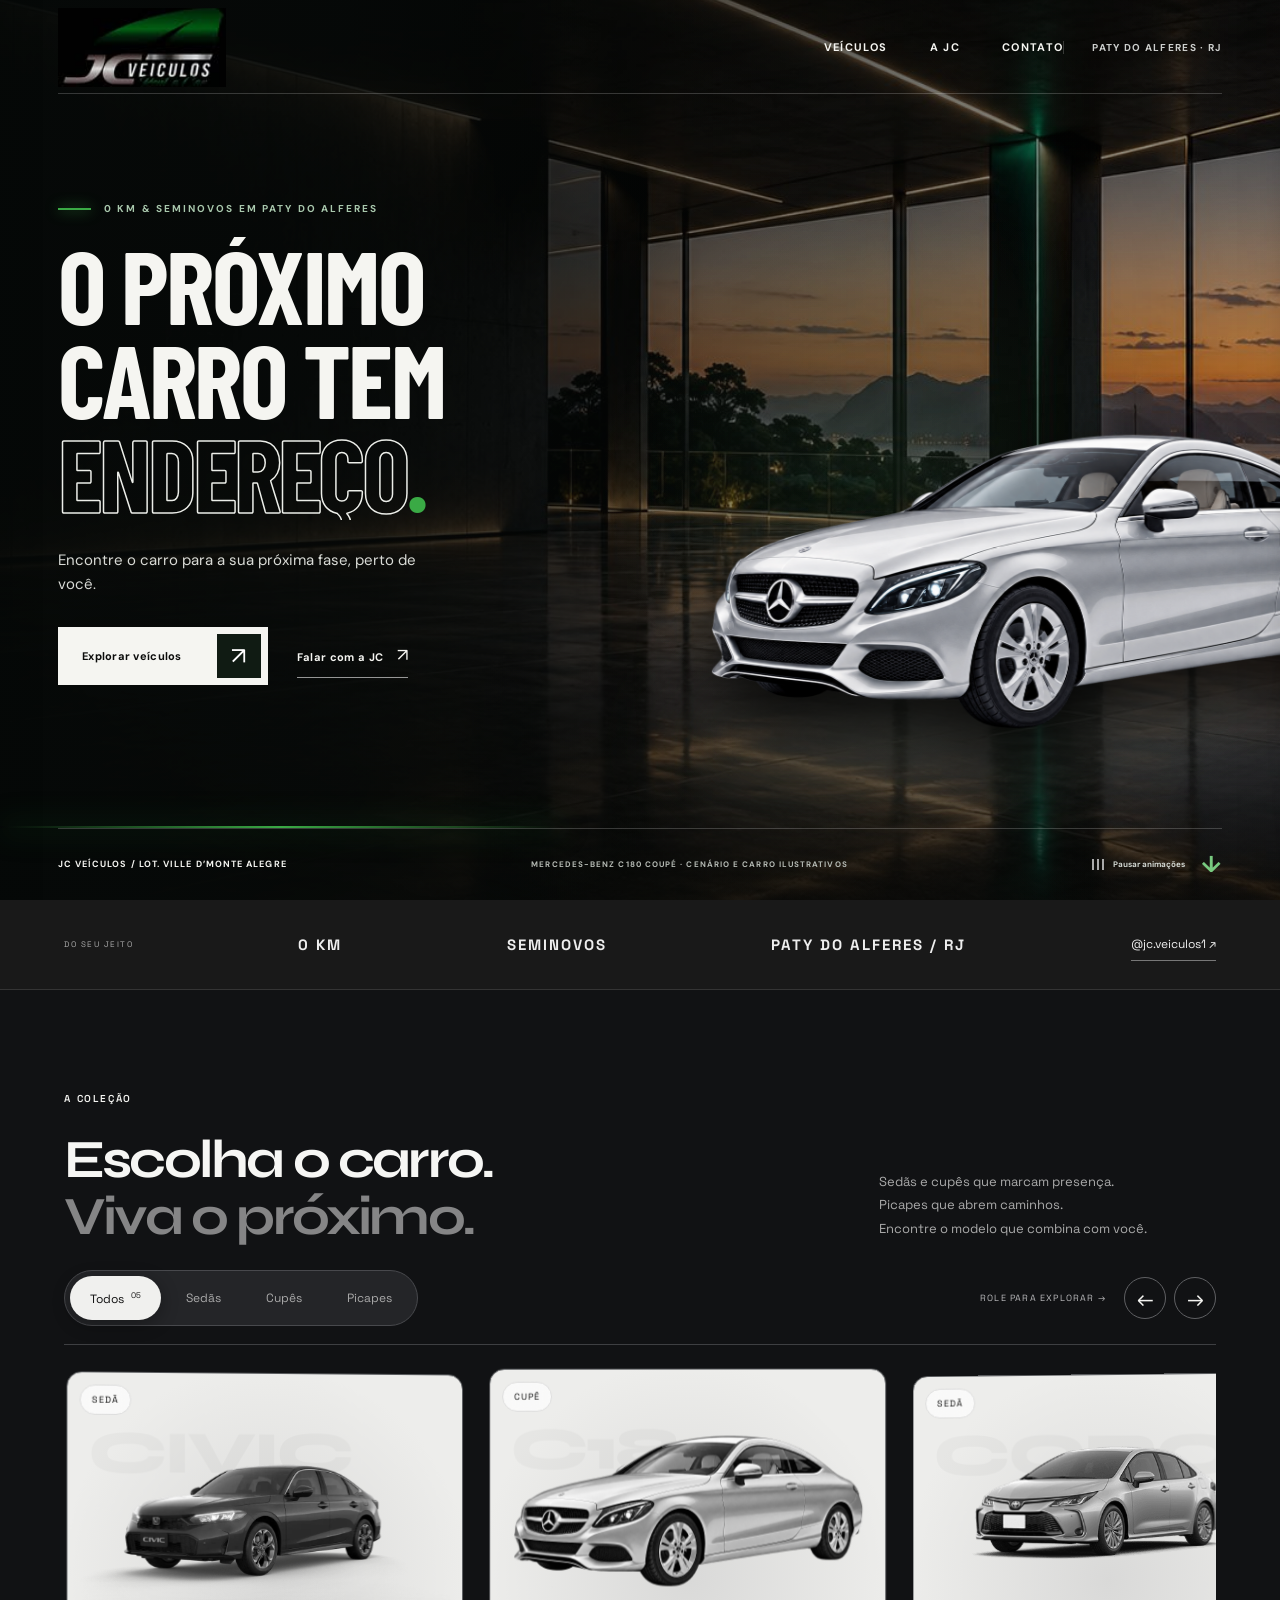
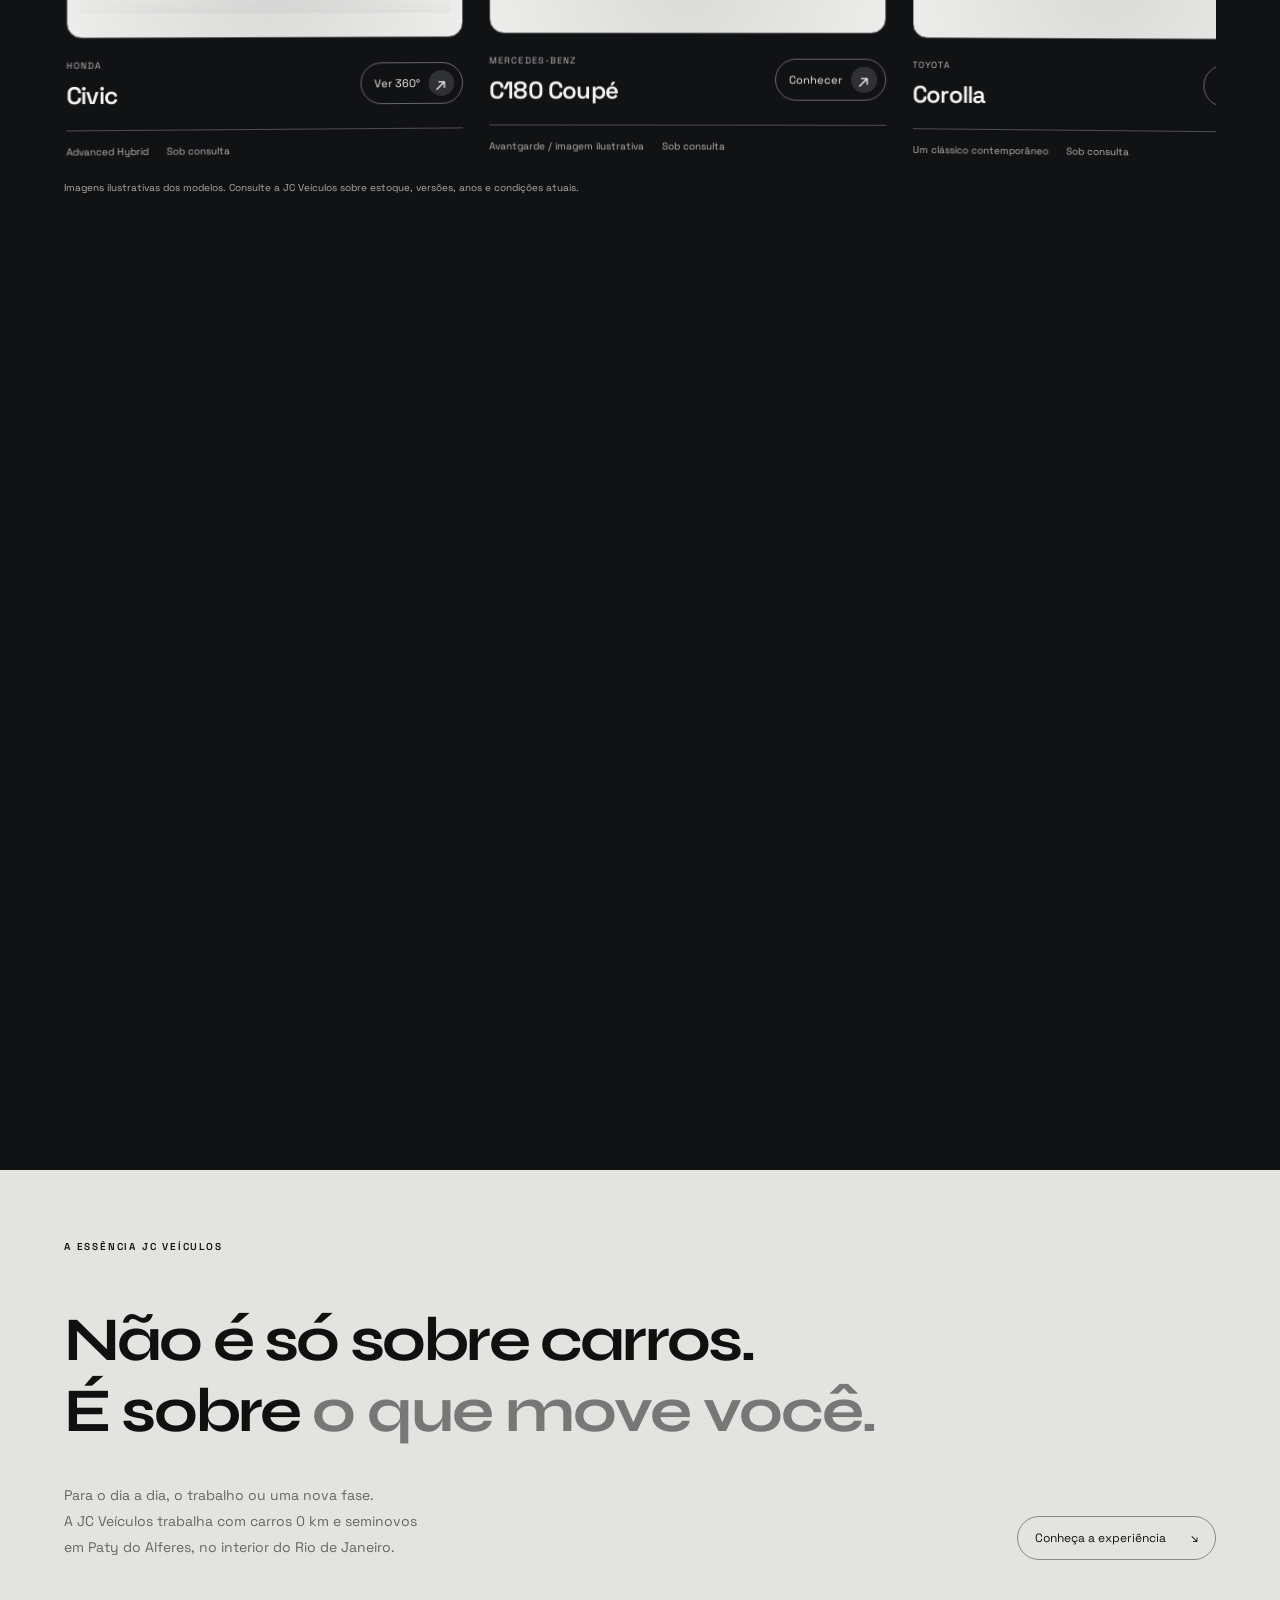
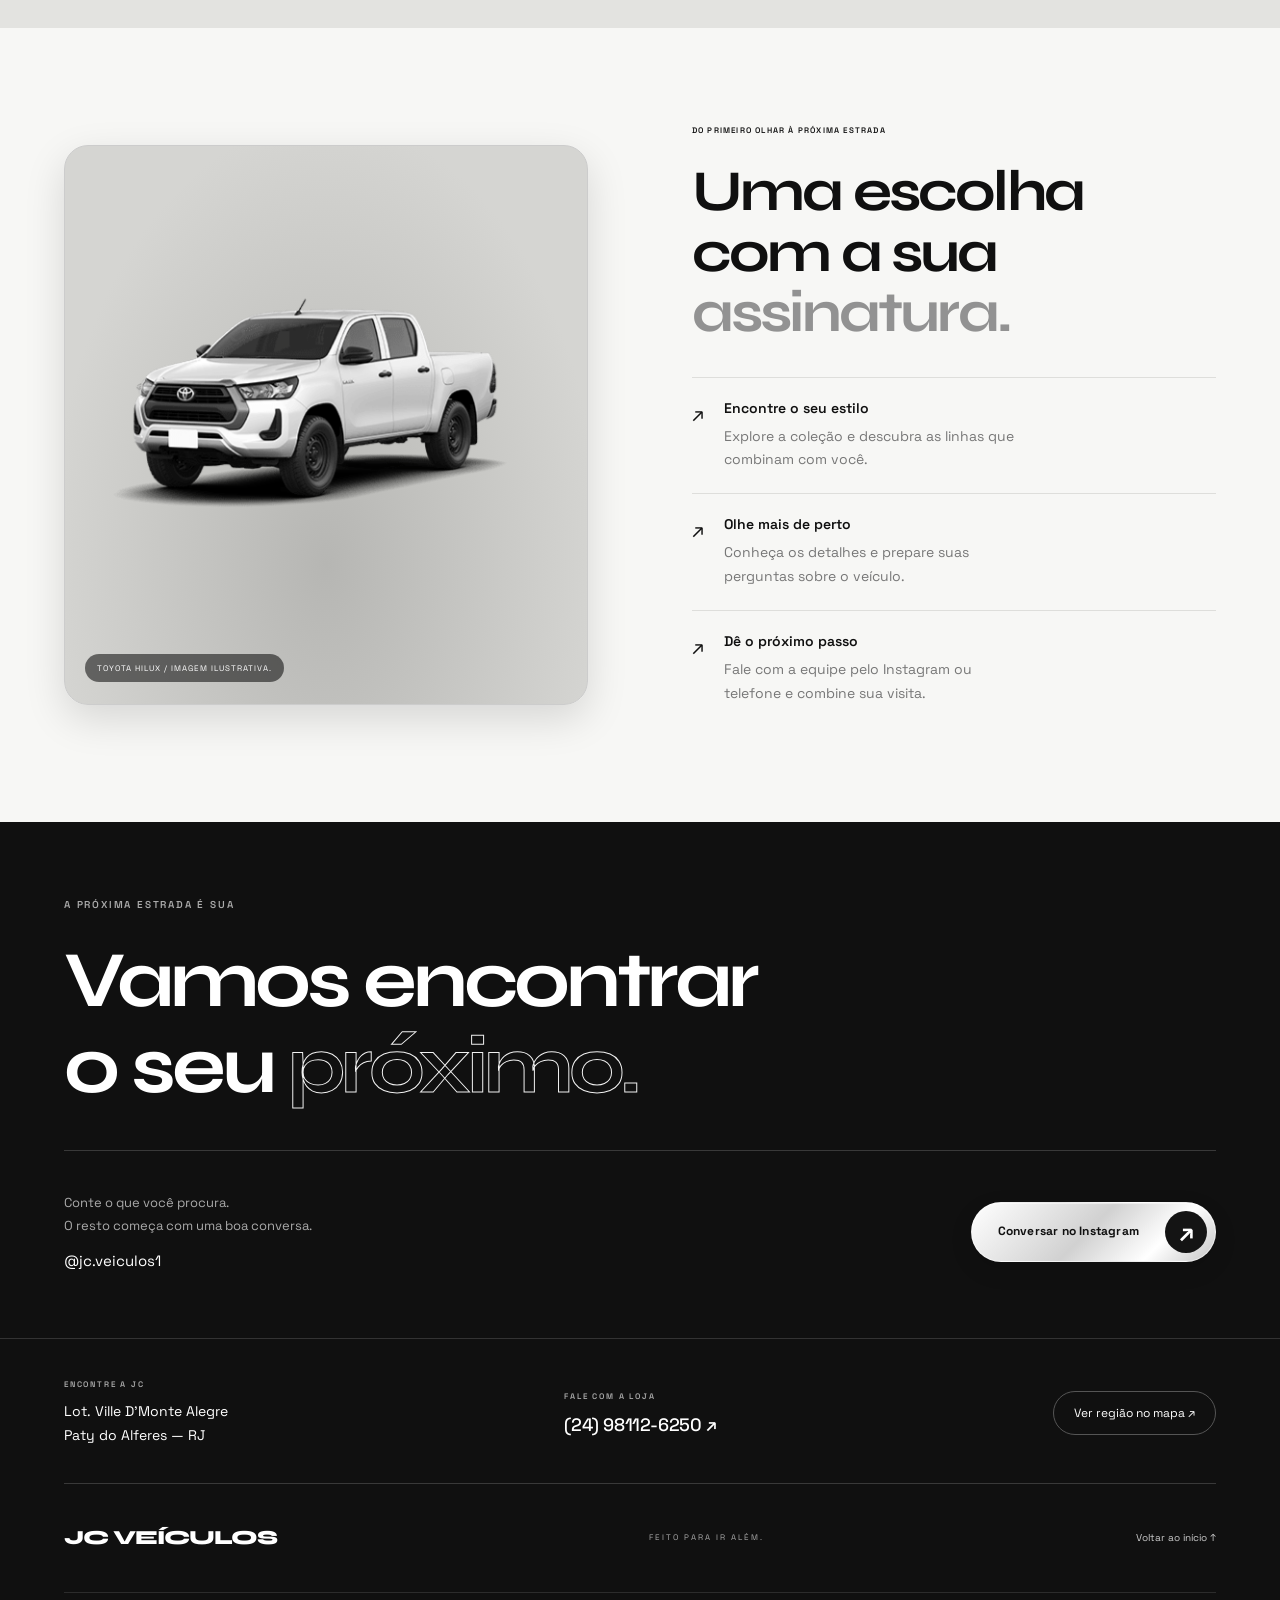
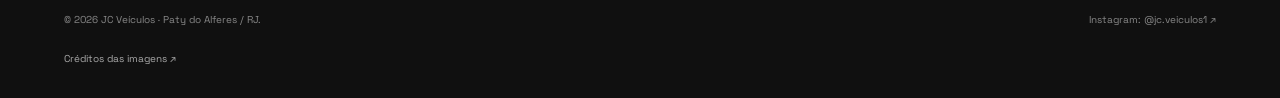
==== commit 4c6051d0: "Add cinematic JC Veículos hero and sunset showroom" ====
--- a/index.html
+++ b/index.html
@@ -5,7 +5,7 @@
   <meta name="description" content="JC Veículos: carros 0 km e seminovos em Paty do Alferes, RJ. Explore modelos e fale com a nossa equipe.">
   <meta name="theme-color" content="#080b09"><title>JC Veículos — O próximo carro tem endereço.</title>
   <link rel="icon" href="assets/jc-logo.jpg">
-  <link rel="preconnect" href="https://fonts.googleapis.com"><link rel="preconnect" href="https://fonts.gstatic.com" crossorigin><link href="https://fonts.googleapis.com/css2?family=Barlow+Condensed:wght@600;700;800&family=DM+Sans:wght@400;500;600;700&family=Space+Grotesk:wght@400;500;600;700&family=Syne:wght@700;800&display=optional" rel="stylesheet"><link rel="stylesheet" href="style.css?v=20261004-models"><link rel="stylesheet" href="polish.css?v=20261004-showroom"><link rel="stylesheet" href="hero.css?v=20261005-jc-hero-3"><script src="script.js?v=20261005-jc-hero" defer></script><script src="spin-data.js?v=20261004-models" defer></script><script src="spin.js?v=20261004-models" defer></script>
+  <link rel="preconnect" href="https://fonts.googleapis.com"><link rel="preconnect" href="https://fonts.gstatic.com" crossorigin><link href="https://fonts.googleapis.com/css2?family=Barlow+Condensed:wght@600;700;800&family=DM+Sans:wght@400;500;600;700&family=Space+Grotesk:wght@400;500;600;700&family=Syne:wght@700;800&display=optional" rel="stylesheet"><link rel="stylesheet" href="style.css?v=20261004-models"><link rel="stylesheet" href="polish.css?v=20261004-showroom"><link rel="stylesheet" href="hero.css?v=20261005-cinema"><script src="script.js?v=20261005-cinema" defer></script><script src="spin-data.js?v=20261004-models" defer></script><script src="spin.js?v=20261004-models" defer></script>
 </head>
 <body>
   <div class="scroll-meter" aria-hidden="true"></div>
@@ -19,7 +19,7 @@
   <nav id="mobile-nav" class="mobile-nav" aria-label="Navegação móvel" hidden><a href="#colecao">Coleção</a><a href="#essencia">Nossa essência</a><a href="#experiencia">Experiência</a><a href="#contato">Vamos conversar ↗</a></nav>
   <main>
     <section class="hero cinematic-hero" id="inicio" aria-labelledby="hero-title">
-      <div class="hero-backdrop" aria-hidden="true"></div><div class="hero-shade" aria-hidden="true"></div><div class="hero-track" aria-hidden="true"></div>
+      <div class="hero-backdrop" aria-hidden="true"></div><div class="hero-shade" aria-hidden="true"></div><div class="hero-pointer-light" aria-hidden="true"></div><div class="hero-track" aria-hidden="true"></div><div class="hero-light-sweep" aria-hidden="true"></div><div class="hero-intro-shutter" aria-hidden="true"><span></span><span></span></div>
       <div class="hero-copy"><p class="hero-kicker"><span aria-hidden="true"></span> 0 KM &amp; SEMINOVOS EM PATY DO ALFERES</p><h1 id="hero-title"><span>O PRÓXIMO</span><span>CARRO TEM</span><em>ENDEREÇO<span class="period">.</span></em></h1><p class="hero-subhead">Encontre o carro para a sua próxima fase, perto de você.</p><div class="hero-actions"><a class="hero-primary" href="#colecao">Explorar veículos <span aria-hidden="true">↗</span></a><a class="hero-secondary" href="https://www.instagram.com/jc.veiculos1/" target="_blank" rel="noopener noreferrer">Falar com a JC <span aria-hidden="true">↗</span></a></div></div>
       <div class="hero-car"><span class="hero-car-glow" aria-hidden="true"></span><img src="assets/car-c180-coupe.png" alt="Mercedes-Benz C180 Coupé prateada, imagem ilustrativa" fetchpriority="high" width="1451" height="1084"></div>
       <div class="hero-foot"><span class="hero-address">JC VEÍCULOS / LOT. VILLE D’MONTE ALEGRE</span><span class="hero-caption">MERCEDES-BENZ C180 COUPÉ · CENÁRIO E CARRO ILUSTRATIVOS</span><div class="hero-foot-actions"><button id="motion-toggle" class="motion-toggle" type="button" aria-pressed="false" aria-label="Pausar animações"><span class="motion-bars" aria-hidden="true"><i></i><i></i><i></i></span><span class="motion-label">Pausar animações</span></button><a href="#colecao" aria-label="Ir para a coleção">↓</a></div></div>
--- a/hero.css
+++ b/hero.css
@@ -9,8 +9,8 @@
 .header-location{border-left:1px solid #ffffff32;padding-left:28px;color:#cdcfcd;font-size:10px;font-weight:700;letter-spacing:.13em;white-space:nowrap}
 .cinematic-hero.hero{--jc-green:#3aaa45;position:relative;isolation:isolate;display:flex;flex-direction:column;justify-content:space-between;height:100svh;min-height:620px;padding:94px 4.5% 0;background:#080b09;color:#f5f5f1;overflow:hidden;font-family:'DM Sans',Arial,sans-serif}
 .cinematic-hero .hero-backdrop,.cinematic-hero .hero-shade{position:absolute;inset:0;pointer-events:none}
-.cinematic-hero .hero-backdrop{z-index:-3;background:url('assets/hero-showroom-concept.jpg') center/cover no-repeat;filter:saturate(.76) brightness(.66);transform:translate3d(0,var(--hero-drift,0px),0) scale(1.09);animation:jc-scene-arrive 1.8s ease-out both}
-.cinematic-hero .hero-shade{z-index:-2;background:linear-gradient(90deg,#060908ef 0%,#060908df 28%,#06090868 58%,#06090835 100%),linear-gradient(0deg,#050605c9 0%,transparent 25%,transparent 65%,#0506059c 100%)}
+.cinematic-hero .hero-backdrop{z-index:-3;background:url('assets/hero-showroom-sunset.jpg') center/cover no-repeat;filter:saturate(.95) brightness(.79);transform:translate3d(0,var(--hero-drift,0px),0) scale(var(--hero-scene-scale,1.1));animation:jc-scene-arrive 2.1s cubic-bezier(.16,1,.3,1) both}
+.cinematic-hero .hero-shade{z-index:-2;background:linear-gradient(90deg,#060908f5 0%,#060908db 27%,#0609085b 55%,#0609080d 100%),linear-gradient(0deg,#050605c9 0%,transparent 27%,transparent 68%,#05060565 100%)}
 .cinematic-hero .hero-track{position:absolute;z-index:-1;left:0;bottom:72px;width:44%;height:2px;background:linear-gradient(90deg,transparent,var(--jc-green),transparent);box-shadow:0 0 30px #2fbe48a8;transform-origin:left;animation:jc-track-arrive 1.2s .4s ease both}
 .cinematic-hero .hero-copy{position:relative;z-index:2;width:min(760px,65%);margin:auto 0 4vh;padding:0;pointer-events:auto;animation:none}
 .cinematic-hero .hero-kicker{display:flex;align-items:center;gap:13px;color:#a9c8ad;font-size:10px;font-weight:700;letter-spacing:.21em;margin:0 0 22px;white-space:nowrap}
@@ -38,8 +38,8 @@
 .cinematic-hero .hero-foot-actions>a{display:block;width:auto;height:auto;border:0;border-radius:0;font-size:23px;color:#78ca80;line-height:1}
 .cinematic-hero .motion-toggle{border:0;background:none;color:#d4d9d4;padding:8px 0;box-shadow:none;font-size:8px;white-space:nowrap}
 .cinematic-hero .motion-toggle:hover{color:#fff;background:none}
-@keyframes jc-hero-car-arrive{from{opacity:0;transform:translate3d(15%,2%,0) scale(.93)}to{opacity:1;transform:translate3d(0,0,0) scale(1)}}
-@keyframes jc-scene-arrive{from{opacity:.4;transform:translate3d(0,0,0) scale(1.13)}to{opacity:1;transform:translate3d(0,var(--hero-drift,0px),0) scale(1.09)}}
+@keyframes jc-hero-car-arrive{0%{opacity:0;filter:blur(18px) drop-shadow(0 38px 35px #000d);transform:translate3d(42%,12%,0) scale(1.13) rotate(-5deg)}55%{opacity:1;filter:blur(0) drop-shadow(0 38px 35px #000d)}100%{opacity:1;filter:blur(0) drop-shadow(0 38px 35px #000d);transform:translate3d(0,0,0) scale(1) rotate(0)}}
+@keyframes jc-scene-arrive{from{opacity:.45;filter:saturate(.55) brightness(.45) blur(5px);transform:translate3d(0,0,0) scale(1.28)}to{opacity:1;filter:saturate(.95) brightness(.79) blur(0);transform:translate3d(0,var(--hero-drift,0px),0) scale(var(--hero-scene-scale,1.1))}}
 @keyframes jc-track-arrive{from{transform:scaleX(0);opacity:0}to{transform:scaleX(1);opacity:1}}
 @media(max-width:1000px){.header-location{display:none}.cinematic-hero .hero-copy{width:70%;margin-bottom:7vh}.cinematic-hero h1{font-size:clamp(72px,9.5vw,115px)}.hero-car{right:-5%;width:86vw}}
 @media(max-width:700px){.header.site-header{height:86px;padding:0 6%}.header.site-header::after{left:6%;right:6%}.header .brand-image{width:145px;height:68px}.header .brand-image img{width:145px;height:145px;transform:translateY(-38px)}.header.site-header nav{display:none}.header.site-header .menu-button{display:block}.mobile-nav{top:86px}.cinematic-hero.hero{height:auto;min-height:max(740px,100svh);padding:86px 6% 0}.cinematic-hero .hero-copy{width:100%;align-self:flex-start;margin:34px 0 auto;padding:0}.cinematic-hero .hero-kicker{font-size:8px;letter-spacing:.12em;margin-bottom:21px}.cinematic-hero h1{font-size:clamp(70px,15.3vw,106px);line-height:1.05}.cinematic-hero h1 em{-webkit-text-stroke:1px #eceee9}.cinematic-hero .hero-subhead{font-size:13px;max-width:245px;line-height:1.55;margin:24px 0 23px}.hero-actions{gap:20px}.hero-primary{min-height:53px;padding-left:17px;gap:17px;font-size:10px}.hero-primary span{height:39px;width:39px}.hero-secondary{font-size:10px}.hero-secondary span{margin-left:4px}.hero-car{right:-22%;bottom:100px;width:112vw;height:39%}.cinematic-hero .hero-foot{height:70px;min-height:70px;font-size:7px}.hero-address{max-width:180px;line-height:1.6;white-space:normal}.hero-caption{display:none}.hero-foot-actions{gap:12px}.cinematic-hero .motion-toggle{width:28px;height:28px;display:grid;place-items:center;padding:0}.cinematic-hero .motion-label{display:none}.cinematic-hero .hero-track{bottom:70px;width:90%}.cinematic-hero .hero-backdrop{background-position:58% center}.cinematic-hero .hero-shade{background:linear-gradient(180deg,#060908df 0%,#060908ed 36%,#0609087c 62%,#060908b0 100%)}}
@@ -47,3 +47,44 @@
 @media(prefers-reduced-motion:reduce){.cinematic-hero .hero-backdrop,.cinematic-hero .hero-track,.hero-car img{animation:none!important;transform:none!important}.hero-car{transform:none!important}}
 .motion-paused .cinematic-hero .hero-backdrop,.motion-paused .cinematic-hero .hero-track,.motion-paused .hero-car img{animation:none!important;transform:none!important}
 .motion-paused .hero-car{transform:none!important}
+
+/* A abertura e a saída acompanham o cenário, sem atrasar navegação ou foco. */
+.cinematic-hero .hero-intro-shutter{position:absolute;z-index:6;inset:0;pointer-events:none;overflow:hidden}
+.hero-intro-shutter span{position:absolute;top:0;bottom:0;width:50.2%;background:#060908;box-shadow:0 0 50px #0009}
+.hero-intro-shutter span:first-child{left:0;animation:jc-shutter-left 1.25s .15s cubic-bezier(.76,0,.24,1) both}
+.hero-intro-shutter span:last-child{right:0;animation:jc-shutter-right 1.25s .15s cubic-bezier(.76,0,.24,1) both}
+.hero-intro-shutter::after{content:'';position:absolute;top:0;bottom:0;left:50%;width:2px;background:#71d476;box-shadow:0 0 24px 5px #5bca63;animation:jc-shutter-seam 1.1s .08s ease both}
+.cinematic-hero .hero-pointer-light{position:absolute;z-index:-1;inset:0;pointer-events:none;background:radial-gradient(ellipse 31% 42% at var(--pointer-x,70%) var(--pointer-y,53%),#74d08024,transparent 75%);opacity:var(--pointer-opacity,.7);transition:opacity .5s}
+.cinematic-hero .hero-light-sweep{position:absolute;z-index:0;left:-55%;right:-55%;bottom:10%;height:35%;pointer-events:none;background:linear-gradient(105deg,transparent 43%,#ffffff00 47%,#e6fbe924 50%,#ffffff00 53%,transparent 58%);mix-blend-mode:screen;transform:translateX(-55%) skewX(-18deg);animation:jc-light-sweep 1.35s 1.25s ease-out both}
+.cinematic-hero .hero-copy{transform:translate3d(var(--hero-copy-x,0px),var(--hero-copy-y,0px),0) scale(var(--hero-copy-scale,1));opacity:var(--hero-copy-opacity,1);transform-origin:left center;will-change:transform,opacity}
+.cinematic-hero .hero-kicker{animation:jc-detail-in .65s .83s cubic-bezier(.2,.7,.1,1) both}
+.cinematic-hero h1>span,.cinematic-hero h1>em{transform-origin:left bottom;animation:jc-line-in .95s cubic-bezier(.16,1,.3,1) both}
+.cinematic-hero h1>span:nth-child(1){animation-delay:.78s}
+.cinematic-hero h1>span:nth-child(2){animation-delay:.95s}
+.cinematic-hero h1>em{animation-delay:1.12s}
+.cinematic-hero .hero-subhead{animation:jc-detail-in .7s 1.55s ease both}
+.cinematic-hero .hero-actions{animation:jc-detail-in .7s 1.72s ease both}
+.header.site-header .brand-image{animation:jc-detail-in .75s 1.35s ease both}
+.header.site-header nav,.header-location,.header.site-header .menu-button{animation:jc-detail-in .75s 1.5s ease both}
+.cinematic-hero .hero-foot{position:relative;z-index:2;animation:jc-detail-in .75s 1.9s ease both}
+.hero-car{opacity:var(--hero-car-opacity,1);transform:translate3d(var(--hero-car-x,0px),var(--hero-car-drift,0px),0) scale(var(--hero-car-scale,1));transform-origin:right bottom;will-change:transform,opacity}
+.hero-car img{animation-duration:1.7s;animation-delay:.72s;animation-timing-function:cubic-bezier(.16,1,.3,1)}
+.hero-car-glow{animation:jc-glow-ignite 2.1s 1s ease-out both}
+.cinematic-hero .hero-track{animation-duration:1.7s;animation-delay:1.3s}
+.hero-primary{position:relative;overflow:hidden}
+.hero-primary::before{content:'';position:absolute;inset:-80%;background:linear-gradient(105deg,transparent 45%,#ffffffb0 50%,transparent 55%);transform:translateX(-120%);transition:transform .65s ease;pointer-events:none}
+.hero-primary:hover::before{transform:translateX(120%)}
+body.motion-ready .section-heading h2,body.motion-ready .section-heading .eyebrow,body.motion-ready .section-heading .section-intro,body.motion-ready .essence h2,body.motion-ready .experience-copy h2,body.motion-ready .contact-main h2{opacity:0;transform:translate3d(0,70px,0) skewY(3deg);transition:opacity .8s ease,transform 1s cubic-bezier(.16,1,.3,1)}
+body.motion-ready .section-heading.is-visible h2,body.motion-ready .section-heading.is-visible .eyebrow,body.motion-ready .section-heading.is-visible .section-intro,body.motion-ready .essence.is-visible h2,body.motion-ready .experience-copy.is-visible h2,body.motion-ready .contact-main.is-visible h2{opacity:1;transform:none}
+body.motion-ready .section-heading.is-visible h2,body.motion-ready .essence.is-visible h2,body.motion-ready .experience-copy.is-visible h2,body.motion-ready .contact-main.is-visible h2{transition-delay:.1s}
+@keyframes jc-shutter-left{0%,15%{transform:translateX(0)}100%{transform:translateX(-105%)}}
+@keyframes jc-shutter-right{0%,15%{transform:translateX(0)}100%{transform:translateX(105%)}}
+@keyframes jc-shutter-seam{0%{opacity:0;transform:scaleY(0)}28%{opacity:1;transform:scaleY(1)}75%{opacity:1}100%{opacity:0;transform:scaleY(1)}}
+@keyframes jc-line-in{from{opacity:0;clip-path:inset(100% 0 0 0);transform:translate3d(0,100%,0) skewY(5deg)}to{opacity:1;clip-path:inset(0);transform:none}}
+@keyframes jc-detail-in{from{opacity:0;transform:translate3d(0,25px,0)}to{opacity:1;transform:none}}
+@keyframes jc-light-sweep{0%{opacity:0;transform:translateX(-55%) skewX(-18deg)}30%{opacity:1}100%{opacity:0;transform:translateX(55%) skewX(-18deg)}}
+@keyframes jc-glow-ignite{0%{opacity:0;transform:rotate(-8deg) scale(.3)}45%{opacity:1;transform:rotate(-8deg) scale(1.4)}100%{opacity:.55;transform:rotate(-8deg) scale(1)}}
+@media(min-width:1001px) and (max-width:1300px){.hero-car{right:-9%;width:70vw;height:57%;bottom:9%}}
+@media(max-width:700px){.cinematic-hero .hero-copy{margin-top:28px}.cinematic-hero h1{line-height:1.2}.cinematic-hero .hero-subhead{margin-top:20px}.cinematic-hero .hero-shade{background:linear-gradient(180deg,#060908e8 0%,#060908eb 34%,#06090867 66%,#060908ae 100%)}.cinematic-hero .hero-backdrop{background-position:66% center}.hero-car img{animation-duration:1.5s}.hero-intro-shutter span{width:50.5%}}
+@media(prefers-reduced-motion:reduce){.hero-intro-shutter,.hero-light-sweep{display:none!important}.cinematic-hero .hero-kicker,.cinematic-hero h1>span,.cinematic-hero h1>em,.cinematic-hero .hero-subhead,.cinematic-hero .hero-actions,.header.site-header .brand-image,.header.site-header nav,.header-location,.header.site-header .menu-button,.cinematic-hero .hero-foot,.hero-car-glow{animation:none!important}.cinematic-hero .hero-copy,.hero-car{opacity:1!important;transform:none!important}body.motion-ready .section-heading h2,body.motion-ready .section-heading .eyebrow,body.motion-ready .section-heading .section-intro,body.motion-ready .essence h2,body.motion-ready .experience-copy h2,body.motion-ready .contact-main h2{opacity:1!important;transform:none!important;transition:none!important}}
+.motion-paused .hero-intro-shutter,.motion-paused .hero-light-sweep{display:none!important}.motion-paused .cinematic-hero .hero-kicker,.motion-paused .cinematic-hero h1>span,.motion-paused .cinematic-hero h1>em,.motion-paused .cinematic-hero .hero-subhead,.motion-paused .cinematic-hero .hero-actions,.motion-paused .header.site-header .brand-image,.motion-paused .header.site-header nav,.motion-paused .header-location,.motion-paused .header.site-header .menu-button,.motion-paused .cinematic-hero .hero-foot,.motion-paused .hero-car-glow{animation:none!important}.motion-paused .cinematic-hero .hero-copy,.motion-paused .hero-car{opacity:1!important;transform:none!important}.motion-paused .section-heading h2,.motion-paused .section-heading .eyebrow,.motion-paused .section-heading .section-intro,.motion-paused .essence h2,.motion-paused .experience-copy h2,.motion-paused .contact-main h2{opacity:1!important;transform:none!important;transition:none!important}
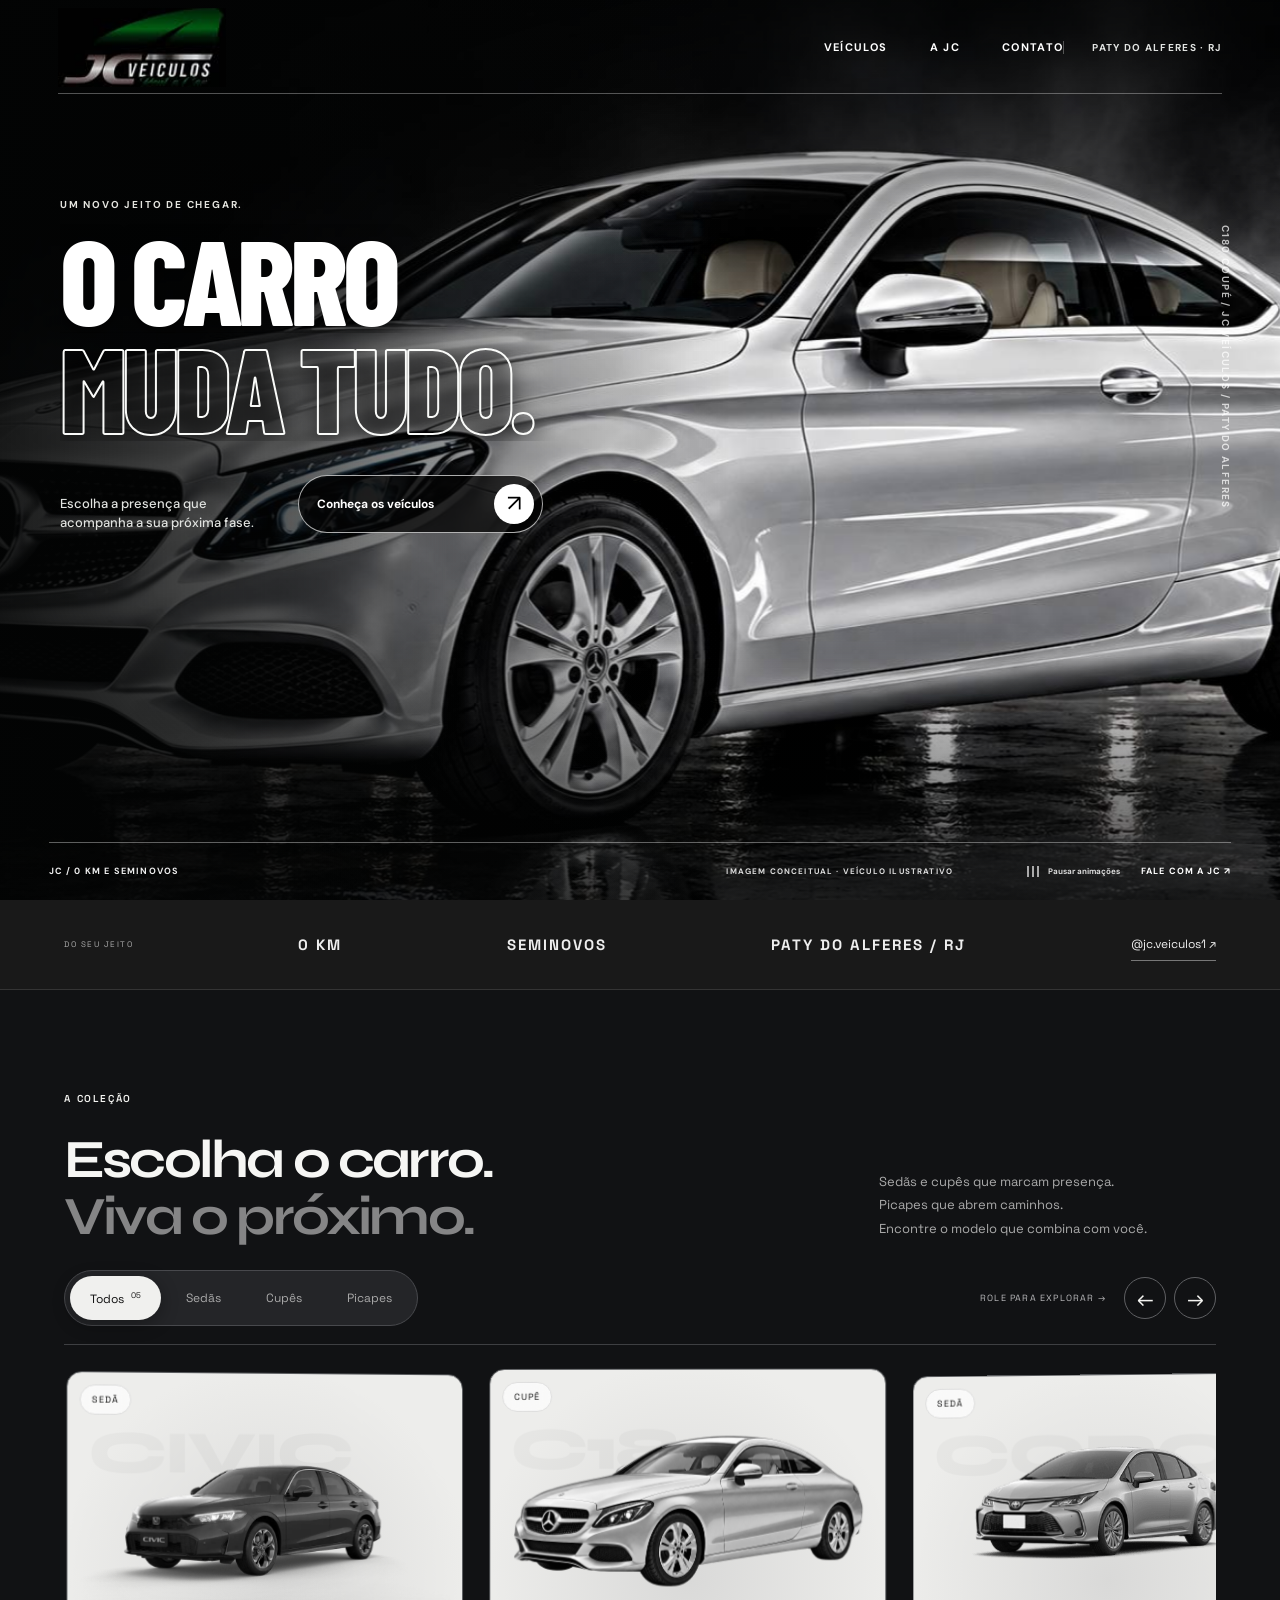
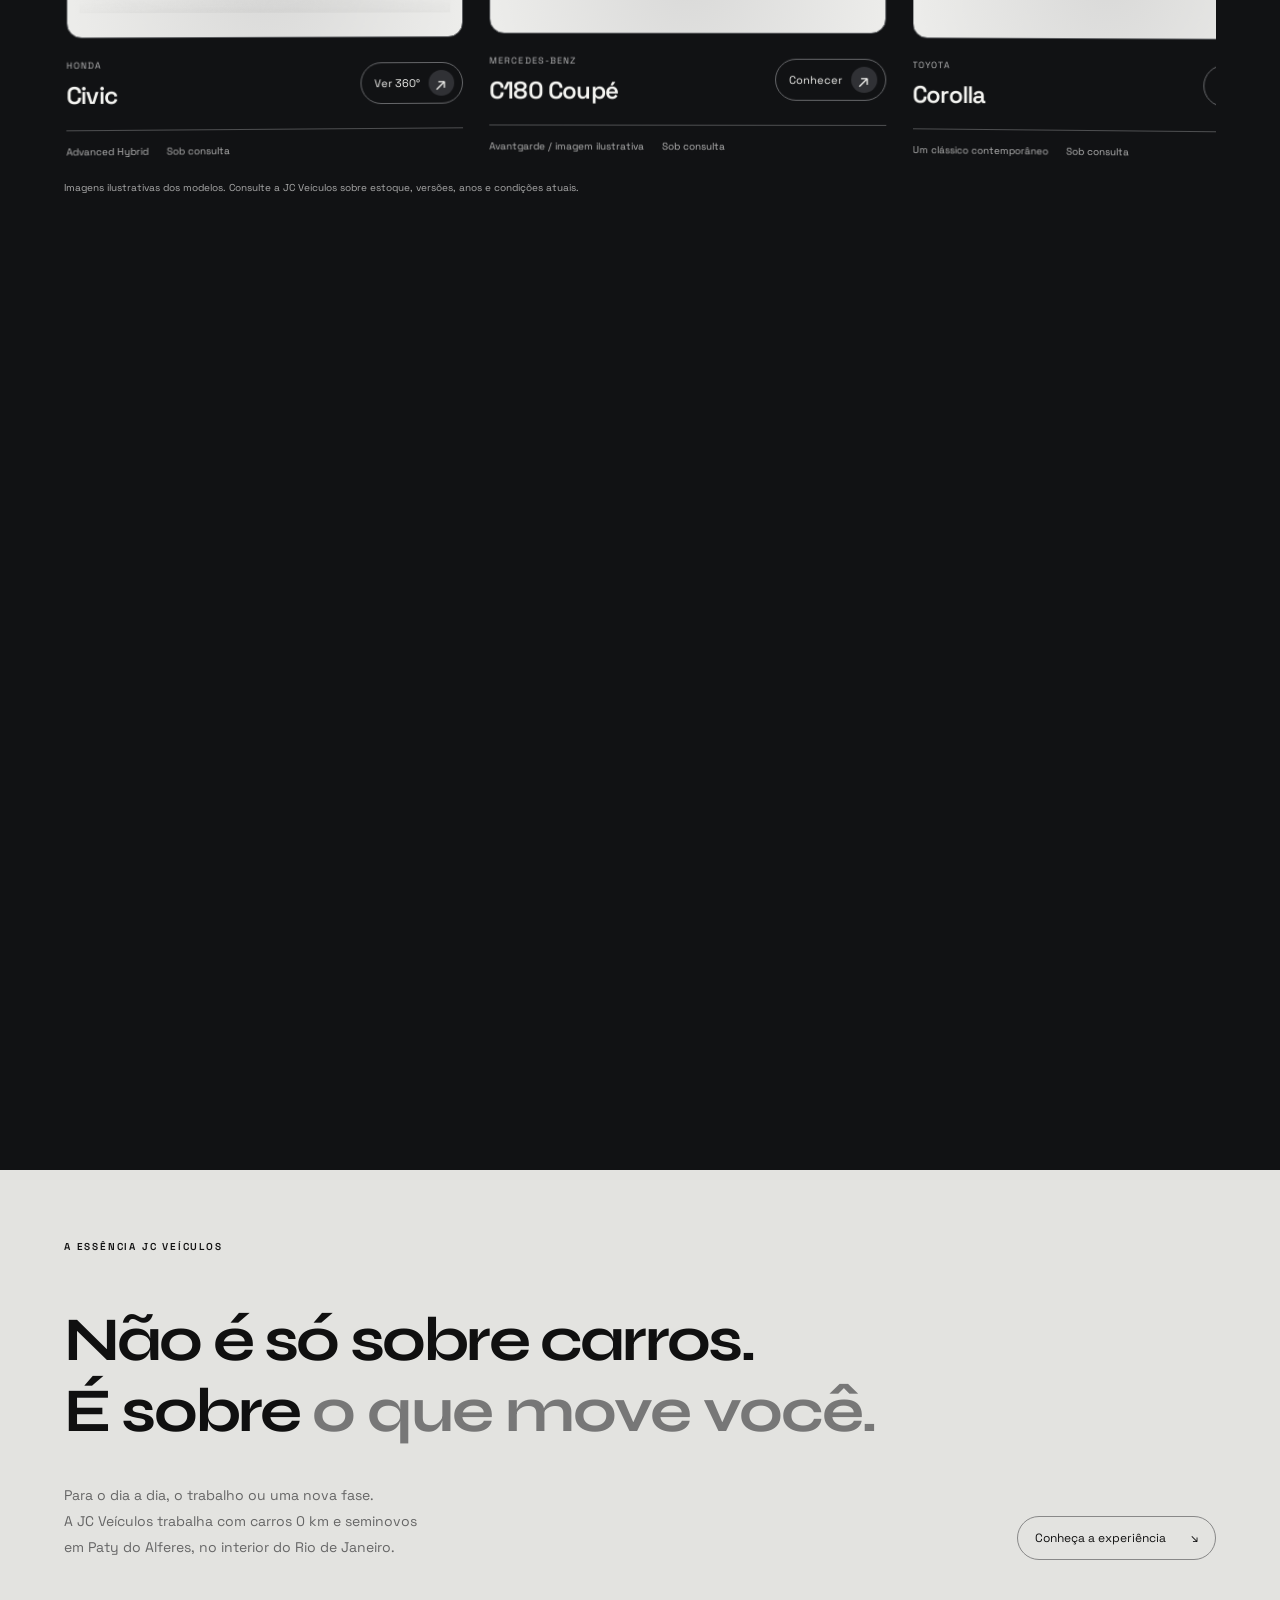
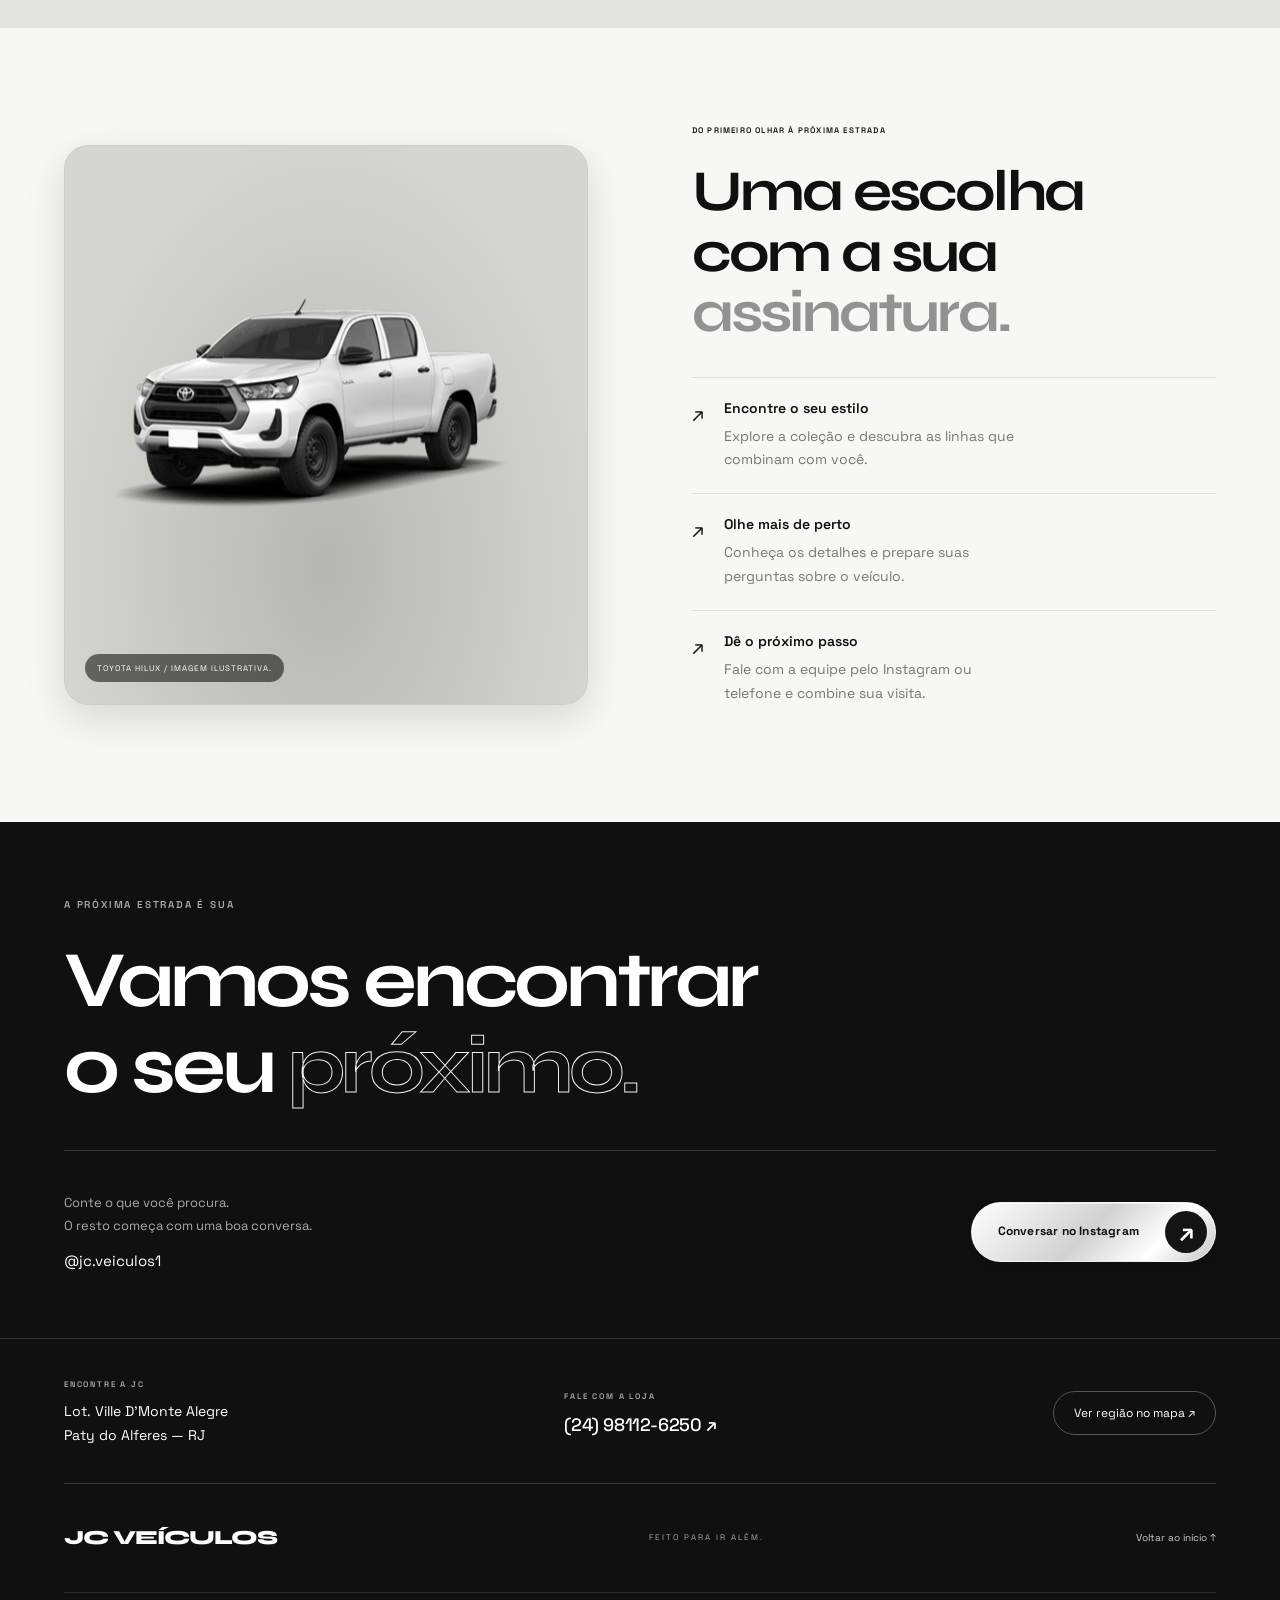
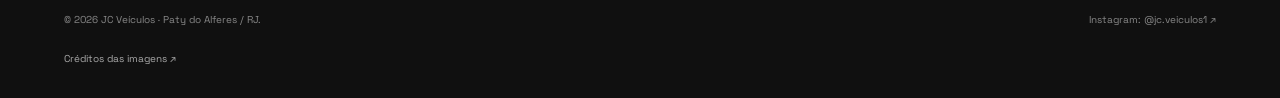
==== commit 5716d5f2: "Apply Estúdio hero selected for JC Veículos" ====
--- a/index.html
+++ b/index.html
@@ -3,9 +3,9 @@
 <head>
   <meta charset="UTF-8"><meta name="viewport" content="width=device-width, initial-scale=1">
   <meta name="description" content="JC Veículos: carros 0 km e seminovos em Paty do Alferes, RJ. Explore modelos e fale com a nossa equipe.">
-  <meta name="theme-color" content="#080b09"><title>JC Veículos — O próximo carro tem endereço.</title>
+  <meta name="theme-color" content="#080808"><title>JC Veículos — O carro muda tudo.</title>
   <link rel="icon" href="assets/jc-logo.jpg">
-  <link rel="preconnect" href="https://fonts.googleapis.com"><link rel="preconnect" href="https://fonts.gstatic.com" crossorigin><link href="https://fonts.googleapis.com/css2?family=Barlow+Condensed:wght@600;700;800&family=DM+Sans:wght@400;500;600;700&family=Space+Grotesk:wght@400;500;600;700&family=Syne:wght@700;800&display=optional" rel="stylesheet"><link rel="stylesheet" href="style.css?v=20261004-models"><link rel="stylesheet" href="polish.css?v=20261004-showroom"><link rel="stylesheet" href="hero.css?v=20261005-cinema"><script src="script.js?v=20261005-cinema" defer></script><script src="spin-data.js?v=20261004-models" defer></script><script src="spin.js?v=20261004-models" defer></script>
+  <link rel="preconnect" href="https://fonts.googleapis.com"><link rel="preconnect" href="https://fonts.gstatic.com" crossorigin><link href="https://fonts.googleapis.com/css2?family=Barlow+Condensed:wght@600;700;800&family=DM+Sans:wght@400;500;600;700&family=Space+Grotesk:wght@400;500;600;700&family=Syne:wght@700;800&display=optional" rel="stylesheet"><link rel="stylesheet" href="style.css?v=20261004-models"><link rel="stylesheet" href="polish.css?v=20261004-showroom"><link rel="stylesheet" href="hero.css?v=20261005-studio-1"><script src="script.js?v=20261005-studio-1" defer></script><script src="spin-data.js?v=20261004-models" defer></script><script src="spin.js?v=20261004-models" defer></script>
 </head>
 <body>
   <div class="scroll-meter" aria-hidden="true"></div>
@@ -18,11 +18,11 @@
   </header>
   <nav id="mobile-nav" class="mobile-nav" aria-label="Navegação móvel" hidden><a href="#colecao">Coleção</a><a href="#essencia">Nossa essência</a><a href="#experiencia">Experiência</a><a href="#contato">Vamos conversar ↗</a></nav>
   <main>
-    <section class="hero cinematic-hero" id="inicio" aria-labelledby="hero-title">
-      <div class="hero-backdrop" aria-hidden="true"></div><div class="hero-shade" aria-hidden="true"></div><div class="hero-pointer-light" aria-hidden="true"></div><div class="hero-track" aria-hidden="true"></div><div class="hero-light-sweep" aria-hidden="true"></div><div class="hero-intro-shutter" aria-hidden="true"><span></span><span></span></div>
-      <div class="hero-copy"><p class="hero-kicker"><span aria-hidden="true"></span> 0 KM &amp; SEMINOVOS EM PATY DO ALFERES</p><h1 id="hero-title"><span>O PRÓXIMO</span><span>CARRO TEM</span><em>ENDEREÇO<span class="period">.</span></em></h1><p class="hero-subhead">Encontre o carro para a sua próxima fase, perto de você.</p><div class="hero-actions"><a class="hero-primary" href="#colecao">Explorar veículos <span aria-hidden="true">↗</span></a><a class="hero-secondary" href="https://www.instagram.com/jc.veiculos1/" target="_blank" rel="noopener noreferrer">Falar com a JC <span aria-hidden="true">↗</span></a></div></div>
-      <div class="hero-car"><span class="hero-car-glow" aria-hidden="true"></span><img src="assets/car-c180-coupe.png" alt="Mercedes-Benz C180 Coupé prateada, imagem ilustrativa" fetchpriority="high" width="1451" height="1084"></div>
-      <div class="hero-foot"><span class="hero-address">JC VEÍCULOS / LOT. VILLE D’MONTE ALEGRE</span><span class="hero-caption">MERCEDES-BENZ C180 COUPÉ · CENÁRIO E CARRO ILUSTRATIVOS</span><div class="hero-foot-actions"><button id="motion-toggle" class="motion-toggle" type="button" aria-pressed="false" aria-label="Pausar animações"><span class="motion-bars" aria-hidden="true"><i></i><i></i><i></i></span><span class="motion-label">Pausar animações</span></button><a href="#colecao" aria-label="Ir para a coleção">↓</a></div></div>
+    <section class="hero cinematic-hero studio-hero" id="inicio" aria-labelledby="hero-title">
+      <div class="hero-backdrop" aria-hidden="true"></div><div class="hero-shade" aria-hidden="true"></div><div class="hero-light-sweep" aria-hidden="true"></div>
+      <div class="hero-copy"><p class="hero-kicker">UM NOVO JEITO DE CHEGAR.</p><h1 id="hero-title"><span>O CARRO</span><em>MUDA TUDO.</em></h1><div class="hero-message"><p>Escolha a presença que acompanha a sua próxima fase.</p><a class="hero-primary" href="#colecao">Conheça os veículos <span aria-hidden="true">↗</span></a></div></div>
+      <span class="hero-vertical" aria-hidden="true">C180 COUPÉ / JC VEÍCULOS / PATY DO ALFERES</span>
+      <div class="hero-foot"><span class="hero-address">JC / 0 KM E SEMINOVOS</span><span class="hero-caption">IMAGEM CONCEITUAL · VEÍCULO ILUSTRATIVO</span><div class="hero-foot-actions"><button id="motion-toggle" class="motion-toggle" type="button" aria-pressed="false" aria-label="Pausar animações"><span class="motion-bars" aria-hidden="true"><i></i><i></i><i></i></span><span class="motion-label">Pausar animações</span></button><a class="hero-contact" href="https://www.instagram.com/jc.veiculos1/" target="_blank" rel="noopener noreferrer">FALE COM A JC ↗</a></div></div>
     </section>
     <div class="brand-strip" aria-label="JC Veículos em Paty do Alferes"><span>DO SEU JEITO</span><div>0 KM</div><div>SEMINOVOS</div><div>PATY DO ALFERES / RJ</div><a href="https://www.instagram.com/jc.veiculos1/" target="_blank" rel="noopener noreferrer">@jc.veiculos1 ↗</a></div>
     <section class="collection section showroom" id="colecao" aria-labelledby="collection-title"><div class="showroom-pin">
--- a/hero.css
+++ b/hero.css
@@ -1,90 +1,54 @@
-/* JC Veículos: cinematic hero approved from the standalone mockup. */
+/* JC Veículos — hero Estúdio, escolhido a partir do conceito 02. */
 .header.site-header{position:absolute;top:0;left:0;right:0;height:94px;padding:0 4.5%;background:transparent;border:0;z-index:8;font-family:'DM Sans',Arial,sans-serif}
-.header.site-header::after{content:'';position:absolute;left:4.5%;right:4.5%;bottom:0;height:1px;background:#ffffff30}
-.header .brand-image{display:block;width:168px;height:79px;overflow:hidden;flex:none}
+.header.site-header::after{content:'';position:absolute;left:4.5%;right:4.5%;bottom:0;height:1px;background:#ffffff50}
+.header .brand-image{display:block;width:168px;height:79px;overflow:hidden;flex:none;animation:studio-detail .75s 1s ease both}
 .header .brand-image img{display:block;width:168px;height:168px;max-width:none;object-fit:contain;transform:translateY(-43px);mix-blend-mode:screen}
-.header.site-header nav{display:flex;gap:clamp(28px,3.3vw,62px);margin-left:auto;color:#f5f5f1}
-.header.site-header nav a{font-size:11px;font-weight:700;letter-spacing:.12em;text-transform:uppercase;transition:color .25s}
-.header.site-header nav a:hover{color:#78ca80}
-.header-location{border-left:1px solid #ffffff32;padding-left:28px;color:#cdcfcd;font-size:10px;font-weight:700;letter-spacing:.13em;white-space:nowrap}
-.cinematic-hero.hero{--jc-green:#3aaa45;position:relative;isolation:isolate;display:flex;flex-direction:column;justify-content:space-between;height:100svh;min-height:620px;padding:94px 4.5% 0;background:#080b09;color:#f5f5f1;overflow:hidden;font-family:'DM Sans',Arial,sans-serif}
+.header.site-header nav{display:flex;gap:clamp(28px,3.3vw,62px);margin-left:auto;color:#fff;animation:studio-detail .75s 1.1s ease both}
+.header.site-header nav a{font-size:11px;font-weight:700;letter-spacing:.12em;text-transform:uppercase;transition:opacity .25s}
+.header.site-header nav a:hover{opacity:.6}
+.header-location{border-left:1px solid #ffffff4a;padding-left:28px;color:#e2e4e2;font-size:10px;font-weight:700;letter-spacing:.13em;white-space:nowrap;animation:studio-detail .75s 1.1s ease both}
+
+.cinematic-hero.hero{position:relative;isolation:isolate;display:block;height:100svh;min-height:680px;padding:0;background:#080808;color:#fff;overflow:hidden;font-family:'DM Sans',Arial,sans-serif}
 .cinematic-hero .hero-backdrop,.cinematic-hero .hero-shade{position:absolute;inset:0;pointer-events:none}
-.cinematic-hero .hero-backdrop{z-index:-3;background:url('assets/hero-showroom-sunset.jpg') center/cover no-repeat;filter:saturate(.95) brightness(.79);transform:translate3d(0,var(--hero-drift,0px),0) scale(var(--hero-scene-scale,1.1));animation:jc-scene-arrive 2.1s cubic-bezier(.16,1,.3,1) both}
-.cinematic-hero .hero-shade{z-index:-2;background:linear-gradient(90deg,#060908f5 0%,#060908db 27%,#0609085b 55%,#0609080d 100%),linear-gradient(0deg,#050605c9 0%,transparent 27%,transparent 68%,#05060565 100%)}
-.cinematic-hero .hero-track{position:absolute;z-index:-1;left:0;bottom:72px;width:44%;height:2px;background:linear-gradient(90deg,transparent,var(--jc-green),transparent);box-shadow:0 0 30px #2fbe48a8;transform-origin:left;animation:jc-track-arrive 1.2s .4s ease both}
-.cinematic-hero .hero-copy{position:relative;z-index:2;width:min(760px,65%);margin:auto 0 4vh;padding:0;pointer-events:auto;animation:none}
-.cinematic-hero .hero-kicker{display:flex;align-items:center;gap:13px;color:#a9c8ad;font-size:10px;font-weight:700;letter-spacing:.21em;margin:0 0 22px;white-space:nowrap}
-.cinematic-hero .hero-kicker span{width:33px;height:2px;flex:none;background:var(--jc-green);box-shadow:0 0 14px var(--jc-green)}
-.cinematic-hero h1{margin:0;max-width:none;font:700 clamp(78px,8vw,150px)/.92 'Barlow Condensed',Impact,sans-serif;letter-spacing:-.025em;text-transform:uppercase}
-.cinematic-hero h1>span,.cinematic-hero h1 em{display:block;white-space:nowrap}
-.cinematic-hero h1 em{font-style:normal;color:transparent;-webkit-text-stroke:1.5px #eceee9;letter-spacing:-.04em}
-.cinematic-hero h1 .period{display:inline;color:var(--jc-green);-webkit-text-stroke:0}
-.cinematic-hero .hero-subhead{max-width:375px;color:#d9dbd6;font-size:15px;line-height:1.6;margin:28px 0 31px}
-.hero-actions{display:flex;align-items:center;gap:29px}
-.hero-primary{min-height:58px;display:inline-flex;align-items:center;gap:35px;background:#f5f5f1;color:#0b0c0b;padding:7px 7px 7px 24px;font-size:11px;font-weight:700;letter-spacing:.025em;white-space:nowrap;transition:transform .25s,background .25s}
-.hero-primary:hover{background:#dcefdc;transform:translateY(-3px)}
-.hero-primary span{display:grid;place-items:center;width:44px;height:44px;background:#101b13;color:#fff;font-size:24px;font-weight:400;transition:transform .25s}
-.hero-primary:hover span{transform:rotate(45deg)}
-.hero-secondary{font-size:11px;font-weight:700;letter-spacing:.03em;border-bottom:1px solid #ffffff92;padding:10px 0;white-space:nowrap}
-.hero-secondary span{display:inline-block;margin-left:10px;font-size:18px;font-weight:400;transition:transform .2s}
-.hero-secondary:hover span{transform:translate(3px,-3px)}
-.hero-car{position:absolute;z-index:1;right:-1%;bottom:7%;width:min(73vw,1080px);height:65%;display:flex;align-items:flex-end;justify-content:flex-end;pointer-events:none;transform:translate3d(0,var(--hero-car-drift,0px),0)}
-.hero-car img{width:100%;height:100%;object-fit:contain;object-position:right bottom;filter:drop-shadow(0 38px 35px #000d);position:relative;z-index:1;animation:jc-hero-car-arrive 1.25s .12s cubic-bezier(.2,.7,.1,1) both}
-.hero-car-glow{position:absolute;right:13%;bottom:11%;width:66%;height:20%;border-radius:50%;background:#d9ead159;filter:blur(45px);transform:rotate(-8deg)}
-.cinematic-hero .hero-foot{height:72px;min-height:72px;border-top:1px solid #ffffff32;display:flex;align-items:center;justify-content:space-between;gap:18px;padding:0;color:#f5f5f1;font-size:9px;font-weight:700;letter-spacing:.12em;font-family:'DM Sans',Arial,sans-serif}
-.hero-address,.hero-caption{white-space:nowrap}
-.hero-caption{color:#b5bab4;font-size:8px}
-.hero-foot-actions{display:flex;align-items:center;gap:16px}
-.cinematic-hero .hero-foot-actions>a{display:block;width:auto;height:auto;border:0;border-radius:0;font-size:23px;color:#78ca80;line-height:1}
-.cinematic-hero .motion-toggle{border:0;background:none;color:#d4d9d4;padding:8px 0;box-shadow:none;font-size:8px;white-space:nowrap}
-.cinematic-hero .motion-toggle:hover{color:#fff;background:none}
-@keyframes jc-hero-car-arrive{0%{opacity:0;filter:blur(18px) drop-shadow(0 38px 35px #000d);transform:translate3d(42%,12%,0) scale(1.13) rotate(-5deg)}55%{opacity:1;filter:blur(0) drop-shadow(0 38px 35px #000d)}100%{opacity:1;filter:blur(0) drop-shadow(0 38px 35px #000d);transform:translate3d(0,0,0) scale(1) rotate(0)}}
-@keyframes jc-scene-arrive{from{opacity:.45;filter:saturate(.55) brightness(.45) blur(5px);transform:translate3d(0,0,0) scale(1.28)}to{opacity:1;filter:saturate(.95) brightness(.79) blur(0);transform:translate3d(0,var(--hero-drift,0px),0) scale(var(--hero-scene-scale,1.1))}}
-@keyframes jc-track-arrive{from{transform:scaleX(0);opacity:0}to{transform:scaleX(1);opacity:1}}
-@media(max-width:1000px){.header-location{display:none}.cinematic-hero .hero-copy{width:70%;margin-bottom:7vh}.cinematic-hero h1{font-size:clamp(72px,9.5vw,115px)}.hero-car{right:-5%;width:86vw}}
-@media(max-width:700px){.header.site-header{height:86px;padding:0 6%}.header.site-header::after{left:6%;right:6%}.header .brand-image{width:145px;height:68px}.header .brand-image img{width:145px;height:145px;transform:translateY(-38px)}.header.site-header nav{display:none}.header.site-header .menu-button{display:block}.mobile-nav{top:86px}.cinematic-hero.hero{height:auto;min-height:max(740px,100svh);padding:86px 6% 0}.cinematic-hero .hero-copy{width:100%;align-self:flex-start;margin:34px 0 auto;padding:0}.cinematic-hero .hero-kicker{font-size:8px;letter-spacing:.12em;margin-bottom:21px}.cinematic-hero h1{font-size:clamp(70px,15.3vw,106px);line-height:1.05}.cinematic-hero h1 em{-webkit-text-stroke:1px #eceee9}.cinematic-hero .hero-subhead{font-size:13px;max-width:245px;line-height:1.55;margin:24px 0 23px}.hero-actions{gap:20px}.hero-primary{min-height:53px;padding-left:17px;gap:17px;font-size:10px}.hero-primary span{height:39px;width:39px}.hero-secondary{font-size:10px}.hero-secondary span{margin-left:4px}.hero-car{right:-22%;bottom:100px;width:112vw;height:39%}.cinematic-hero .hero-foot{height:70px;min-height:70px;font-size:7px}.hero-address{max-width:180px;line-height:1.6;white-space:normal}.hero-caption{display:none}.hero-foot-actions{gap:12px}.cinematic-hero .motion-toggle{width:28px;height:28px;display:grid;place-items:center;padding:0}.cinematic-hero .motion-label{display:none}.cinematic-hero .hero-track{bottom:70px;width:90%}.cinematic-hero .hero-backdrop{background-position:58% center}.cinematic-hero .hero-shade{background:linear-gradient(180deg,#060908df 0%,#060908ed 36%,#0609087c 62%,#060908b0 100%)}}
-@media(max-width:390px){.cinematic-hero h1{font-size:15.7vw}.hero-actions{gap:15px}}
-@media(prefers-reduced-motion:reduce){.cinematic-hero .hero-backdrop,.cinematic-hero .hero-track,.hero-car img{animation:none!important;transform:none!important}.hero-car{transform:none!important}}
-.motion-paused .cinematic-hero .hero-backdrop,.motion-paused .cinematic-hero .hero-track,.motion-paused .hero-car img{animation:none!important;transform:none!important}
-.motion-paused .hero-car{transform:none!important}
+.cinematic-hero .hero-backdrop{z-index:-3;background:url('assets/hero-c180-studio.jpg') center 56%/cover no-repeat;transform:translate3d(0,var(--hero-drift,0px),0) scale(var(--hero-scene-scale,1.1));animation:studio-scene 2s ease-out both}
+.cinematic-hero .hero-shade{z-index:-2;background:linear-gradient(90deg,#030404e8 0%,#030404a6 23%,transparent 57%),linear-gradient(180deg,#020303b8 0%,transparent 32%,transparent 68%,#010202bf 100%)}
+.cinematic-hero .hero-light-sweep{position:absolute;z-index:-1;inset:20% -60% 0;pointer-events:none;background:linear-gradient(105deg,transparent 44%,#ffffff00 48%,#ffffff38 50%,#ffffff00 52%,transparent 56%);mix-blend-mode:screen;animation:studio-sweep 1.2s 1.25s ease-out both}
 
-/* A abertura e a saída acompanham o cenário, sem atrasar navegação ou foco. */
-.cinematic-hero .hero-intro-shutter{position:absolute;z-index:6;inset:0;pointer-events:none;overflow:hidden}
-.hero-intro-shutter span{position:absolute;top:0;bottom:0;width:50.2%;background:#060908;box-shadow:0 0 50px #0009}
-.hero-intro-shutter span:first-child{left:0;animation:jc-shutter-left 1.25s .15s cubic-bezier(.76,0,.24,1) both}
-.hero-intro-shutter span:last-child{right:0;animation:jc-shutter-right 1.25s .15s cubic-bezier(.76,0,.24,1) both}
-.hero-intro-shutter::after{content:'';position:absolute;top:0;bottom:0;left:50%;width:2px;background:#71d476;box-shadow:0 0 24px 5px #5bca63;animation:jc-shutter-seam 1.1s .08s ease both}
-.cinematic-hero .hero-pointer-light{position:absolute;z-index:-1;inset:0;pointer-events:none;background:radial-gradient(ellipse 31% 42% at var(--pointer-x,70%) var(--pointer-y,53%),#74d08024,transparent 75%);opacity:var(--pointer-opacity,.7);transition:opacity .5s}
-.cinematic-hero .hero-light-sweep{position:absolute;z-index:0;left:-55%;right:-55%;bottom:10%;height:35%;pointer-events:none;background:linear-gradient(105deg,transparent 43%,#ffffff00 47%,#e6fbe924 50%,#ffffff00 53%,transparent 58%);mix-blend-mode:screen;transform:translateX(-55%) skewX(-18deg);animation:jc-light-sweep 1.35s 1.25s ease-out both}
-.cinematic-hero .hero-copy{transform:translate3d(var(--hero-copy-x,0px),var(--hero-copy-y,0px),0) scale(var(--hero-copy-scale,1));opacity:var(--hero-copy-opacity,1);transform-origin:left center;will-change:transform,opacity}
-.cinematic-hero .hero-kicker{animation:jc-detail-in .65s .83s cubic-bezier(.2,.7,.1,1) both}
-.cinematic-hero h1>span,.cinematic-hero h1>em{transform-origin:left bottom;animation:jc-line-in .95s cubic-bezier(.16,1,.3,1) both}
-.cinematic-hero h1>span:nth-child(1){animation-delay:.78s}
-.cinematic-hero h1>span:nth-child(2){animation-delay:.95s}
-.cinematic-hero h1>em{animation-delay:1.12s}
-.cinematic-hero .hero-subhead{animation:jc-detail-in .7s 1.55s ease both}
-.cinematic-hero .hero-actions{animation:jc-detail-in .7s 1.72s ease both}
-.header.site-header .brand-image{animation:jc-detail-in .75s 1.35s ease both}
-.header.site-header nav,.header-location,.header.site-header .menu-button{animation:jc-detail-in .75s 1.5s ease both}
-.cinematic-hero .hero-foot{position:relative;z-index:2;animation:jc-detail-in .75s 1.9s ease both}
-.hero-car{opacity:var(--hero-car-opacity,1);transform:translate3d(var(--hero-car-x,0px),var(--hero-car-drift,0px),0) scale(var(--hero-car-scale,1));transform-origin:right bottom;will-change:transform,opacity}
-.hero-car img{animation-duration:1.7s;animation-delay:.72s;animation-timing-function:cubic-bezier(.16,1,.3,1)}
-.hero-car-glow{animation:jc-glow-ignite 2.1s 1s ease-out both}
-.cinematic-hero .hero-track{animation-duration:1.7s;animation-delay:1.3s}
-.hero-primary{position:relative;overflow:hidden}
-.hero-primary::before{content:'';position:absolute;inset:-80%;background:linear-gradient(105deg,transparent 45%,#ffffffb0 50%,transparent 55%);transform:translateX(-120%);transition:transform .65s ease;pointer-events:none}
-.hero-primary:hover::before{transform:translateX(120%)}
+.cinematic-hero .hero-copy{position:absolute;z-index:2;left:4.7%;top:22%;width:65%;padding:0;margin:0;opacity:var(--hero-copy-opacity,1);transform:translate3d(var(--hero-copy-x,0px),var(--hero-copy-y,0px),0) scale(var(--hero-copy-scale,1));transform-origin:left center;will-change:transform,opacity}
+.cinematic-hero .hero-kicker{margin:0 0 13px;color:#e5e5df;font-size:10px;font-weight:700;letter-spacing:.18em;line-height:1.3;text-transform:uppercase;animation:studio-detail .7s .62s ease both}
+.cinematic-hero h1{margin:0;max-width:none;font:800 clamp(76px,9.4vw,150px)/.9 'Barlow Condensed',Impact,sans-serif;letter-spacing:-.045em;text-transform:uppercase;text-shadow:0 5px 25px #0009}
+.cinematic-hero h1>span,.cinematic-hero h1>em{display:block;white-space:nowrap;animation:studio-line .95s cubic-bezier(.16,1,.3,1) both}
+.cinematic-hero h1>span{animation-delay:.65s}
+.cinematic-hero h1>em{font-style:normal;color:transparent;-webkit-text-stroke:2px #fafbf9;animation-delay:.82s}
+.cinematic-hero .hero-message{display:flex;align-items:flex-end;gap:28px;margin-top:34px;animation:studio-detail .75s 1.4s ease both}
+.cinematic-hero .hero-message p{max-width:210px;margin:0;color:#e1e3e0;font:500 13px/1.5 'DM Sans',Arial,sans-serif}
+.cinematic-hero .hero-primary{min-width:245px;min-height:58px;display:inline-flex;align-items:center;justify-content:space-between;gap:20px;padding:8px 8px 8px 18px;border:1px solid #ffffffab;border-radius:40px;background:#050505c7;color:#fff;font:700 12px/1 'DM Sans',Arial,sans-serif;white-space:nowrap;transition:background .25s,color .25s,transform .25s}
+.cinematic-hero .hero-primary span{display:grid;place-items:center;width:40px;height:40px;border-radius:50%;background:#fff;color:#000;font-size:23px;font-weight:400;transition:background .25s,color .25s,transform .25s}
+.cinematic-hero .hero-primary:hover{background:#fff;color:#000;transform:translateY(-3px)}
+.cinematic-hero .hero-primary:hover span{background:#000;color:#fff;transform:rotate(45deg)}
+.cinematic-hero .hero-vertical{position:absolute;right:3.9%;top:25%;writing-mode:vertical-rl;color:#ffffffb3;font:700 10px/1 'DM Sans',Arial,sans-serif;letter-spacing:.14em}
+
+.cinematic-hero .hero-foot{position:absolute;z-index:3;left:3.8%;right:3.8%;bottom:0;width:auto;height:58px;min-height:58px;margin:0;padding:0;border-top:1px solid #ffffff5c;display:flex;align-items:center;justify-content:space-between;gap:15px;color:#eee;font:700 9px/1.2 'DM Sans',Arial,sans-serif;letter-spacing:.13em;text-transform:uppercase;animation:studio-detail .75s 1.55s ease both}
+.cinematic-hero .hero-address,.cinematic-hero .hero-caption{white-space:nowrap}
+.cinematic-hero .hero-caption{color:#ddd;margin-left:auto;margin-right:5%;font-size:8px}
+.cinematic-hero .hero-foot-actions{display:flex;align-items:center;gap:21px}
+.cinematic-hero .hero-contact{width:auto;height:auto;padding:0;border:0;border-radius:0;background:none;color:#fff;font:700 9px/1 'DM Sans',Arial,sans-serif;letter-spacing:.12em;white-space:nowrap;transition:color .25s}
+.cinematic-hero .hero-contact:hover{color:#bddec1;background:none}
+.cinematic-hero .motion-toggle{border:0;background:none;box-shadow:none;color:#ddd;padding:8px 0;min-height:38px;white-space:nowrap;font-size:8px}
+.cinematic-hero .motion-toggle:hover{background:none;color:#fff}
+
+/* Headings in later sections enter as the studio scene leaves. */
 body.motion-ready .section-heading h2,body.motion-ready .section-heading .eyebrow,body.motion-ready .section-heading .section-intro,body.motion-ready .essence h2,body.motion-ready .experience-copy h2,body.motion-ready .contact-main h2{opacity:0;transform:translate3d(0,70px,0) skewY(3deg);transition:opacity .8s ease,transform 1s cubic-bezier(.16,1,.3,1)}
 body.motion-ready .section-heading.is-visible h2,body.motion-ready .section-heading.is-visible .eyebrow,body.motion-ready .section-heading.is-visible .section-intro,body.motion-ready .essence.is-visible h2,body.motion-ready .experience-copy.is-visible h2,body.motion-ready .contact-main.is-visible h2{opacity:1;transform:none}
 body.motion-ready .section-heading.is-visible h2,body.motion-ready .essence.is-visible h2,body.motion-ready .experience-copy.is-visible h2,body.motion-ready .contact-main.is-visible h2{transition-delay:.1s}
-@keyframes jc-shutter-left{0%,15%{transform:translateX(0)}100%{transform:translateX(-105%)}}
-@keyframes jc-shutter-right{0%,15%{transform:translateX(0)}100%{transform:translateX(105%)}}
-@keyframes jc-shutter-seam{0%{opacity:0;transform:scaleY(0)}28%{opacity:1;transform:scaleY(1)}75%{opacity:1}100%{opacity:0;transform:scaleY(1)}}
-@keyframes jc-line-in{from{opacity:0;clip-path:inset(100% 0 0 0);transform:translate3d(0,100%,0) skewY(5deg)}to{opacity:1;clip-path:inset(0);transform:none}}
-@keyframes jc-detail-in{from{opacity:0;transform:translate3d(0,25px,0)}to{opacity:1;transform:none}}
-@keyframes jc-light-sweep{0%{opacity:0;transform:translateX(-55%) skewX(-18deg)}30%{opacity:1}100%{opacity:0;transform:translateX(55%) skewX(-18deg)}}
-@keyframes jc-glow-ignite{0%{opacity:0;transform:rotate(-8deg) scale(.3)}45%{opacity:1;transform:rotate(-8deg) scale(1.4)}100%{opacity:.55;transform:rotate(-8deg) scale(1)}}
-@media(min-width:1001px) and (max-width:1300px){.hero-car{right:-9%;width:70vw;height:57%;bottom:9%}}
-@media(max-width:700px){.cinematic-hero .hero-copy{margin-top:28px}.cinematic-hero h1{line-height:1.2}.cinematic-hero .hero-subhead{margin-top:20px}.cinematic-hero .hero-shade{background:linear-gradient(180deg,#060908e8 0%,#060908eb 34%,#06090867 66%,#060908ae 100%)}.cinematic-hero .hero-backdrop{background-position:66% center}.hero-car img{animation-duration:1.5s}.hero-intro-shutter span{width:50.5%}}
-@media(prefers-reduced-motion:reduce){.hero-intro-shutter,.hero-light-sweep{display:none!important}.cinematic-hero .hero-kicker,.cinematic-hero h1>span,.cinematic-hero h1>em,.cinematic-hero .hero-subhead,.cinematic-hero .hero-actions,.header.site-header .brand-image,.header.site-header nav,.header-location,.header.site-header .menu-button,.cinematic-hero .hero-foot,.hero-car-glow{animation:none!important}.cinematic-hero .hero-copy,.hero-car{opacity:1!important;transform:none!important}body.motion-ready .section-heading h2,body.motion-ready .section-heading .eyebrow,body.motion-ready .section-heading .section-intro,body.motion-ready .essence h2,body.motion-ready .experience-copy h2,body.motion-ready .contact-main h2{opacity:1!important;transform:none!important;transition:none!important}}
-.motion-paused .hero-intro-shutter,.motion-paused .hero-light-sweep{display:none!important}.motion-paused .cinematic-hero .hero-kicker,.motion-paused .cinematic-hero h1>span,.motion-paused .cinematic-hero h1>em,.motion-paused .cinematic-hero .hero-subhead,.motion-paused .cinematic-hero .hero-actions,.motion-paused .header.site-header .brand-image,.motion-paused .header.site-header nav,.motion-paused .header-location,.motion-paused .header.site-header .menu-button,.motion-paused .cinematic-hero .hero-foot,.motion-paused .hero-car-glow{animation:none!important}.motion-paused .cinematic-hero .hero-copy,.motion-paused .hero-car{opacity:1!important;transform:none!important}.motion-paused .section-heading h2,.motion-paused .section-heading .eyebrow,.motion-paused .section-heading .section-intro,.motion-paused .essence h2,.motion-paused .experience-copy h2,.motion-paused .contact-main h2{opacity:1!important;transform:none!important;transition:none!important}
+
+@keyframes studio-scene{from{filter:blur(10px) brightness(.28);opacity:.5;transform:scale(1.2)}to{filter:none;opacity:1;transform:translate3d(0,var(--hero-drift,0px),0) scale(var(--hero-scene-scale,1.1))}}
+@keyframes studio-line{from{opacity:0;clip-path:inset(0 100% 0 0);transform:translateX(-30px)}to{opacity:1;clip-path:inset(0);transform:none}}
+@keyframes studio-detail{from{opacity:0;transform:translateY(24px)}to{opacity:1;transform:none}}
+@keyframes studio-sweep{from{opacity:0;transform:translateX(-50%)}35%{opacity:1}to{opacity:0;transform:translateX(50%)}}
+
+@media(max-width:1000px){.header-location{display:none}.cinematic-hero .hero-copy{width:78%;top:21%}.cinematic-hero h1{font-size:clamp(76px,10.5vw,112px)}}
+@media(max-width:700px){.header.site-header{height:75px;padding:0 5%}.header.site-header::after{left:5%;right:5%}.header .brand-image{width:140px;height:65px}.header .brand-image img{width:140px;height:140px;transform:translateY(-35px)}.header.site-header nav{display:none}.header.site-header .menu-button{display:block}.mobile-nav{top:75px}.cinematic-hero.hero{height:100svh;min-height:720px}.cinematic-hero .hero-backdrop{background-position:49% center}.cinematic-hero .hero-shade{background:linear-gradient(180deg,#030404ed 0%,#030404ce 39%,#03040416 62%,#010202c5 100%)}.cinematic-hero .hero-copy{left:5%;top:16%;width:90%}.cinematic-hero .hero-kicker{font-size:8px;margin-bottom:13px}.cinematic-hero h1{font-size:clamp(75px,17vw,107px);line-height:1.02;letter-spacing:-.045em}.cinematic-hero h1>em{-webkit-text-stroke:1.5px #fafbf9}.cinematic-hero .hero-message{display:block;margin-top:19px}.cinematic-hero .hero-message p{max-width:245px;font-size:12px;margin:0 0 17px}.cinematic-hero .hero-primary{min-width:235px;min-height:56px;font-size:11px}.cinematic-hero .hero-vertical{display:none}.cinematic-hero .hero-foot{left:5%;right:5%;height:54px;min-height:54px;font-size:7px}.cinematic-hero .hero-caption{position:absolute;left:0;bottom:65px;margin:0;font-size:7px;text-shadow:0 2px 9px #000}.cinematic-hero .hero-foot-actions{gap:13px}.cinematic-hero .hero-contact{font-size:8px}.cinematic-hero .motion-toggle{min-height:28px;width:28px;padding:0;display:grid;place-items:center}.cinematic-hero .motion-label{display:none}}
+@media(max-width:390px){.cinematic-hero .hero-address{font-size:6px}.cinematic-hero .hero-contact{font-size:7px}.cinematic-hero .hero-foot-actions{gap:9px}}
+@media(prefers-reduced-motion:reduce){.cinematic-hero .hero-backdrop,.cinematic-hero .hero-light-sweep,.cinematic-hero .hero-kicker,.cinematic-hero h1>span,.cinematic-hero h1>em,.cinematic-hero .hero-message,.cinematic-hero .hero-foot,.header.site-header .brand-image,.header.site-header nav,.header-location{animation:none!important}.cinematic-hero .hero-backdrop{filter:none;transform:none!important}.cinematic-hero .hero-copy{opacity:1!important;transform:none!important}body.motion-ready .section-heading h2,body.motion-ready .section-heading .eyebrow,body.motion-ready .section-heading .section-intro,body.motion-ready .essence h2,body.motion-ready .experience-copy h2,body.motion-ready .contact-main h2{opacity:1!important;transform:none!important;transition:none!important}}
+.motion-paused .cinematic-hero .hero-backdrop,.motion-paused .cinematic-hero .hero-light-sweep,.motion-paused .cinematic-hero .hero-kicker,.motion-paused .cinematic-hero h1>span,.motion-paused .cinematic-hero h1>em,.motion-paused .cinematic-hero .hero-message,.motion-paused .cinematic-hero .hero-foot,.motion-paused .header.site-header .brand-image,.motion-paused .header.site-header nav,.motion-paused .header-location{animation:none!important}.motion-paused .cinematic-hero .hero-backdrop{filter:none;transform:none!important}.motion-paused .cinematic-hero .hero-copy{opacity:1!important;transform:none!important}.motion-paused .section-heading h2,.motion-paused .section-heading .eyebrow,.motion-paused .section-heading .section-intro,.motion-paused .essence h2,.motion-paused .experience-copy h2,.motion-paused .contact-main h2{opacity:1!important;transform:none!important;transition:none!important}
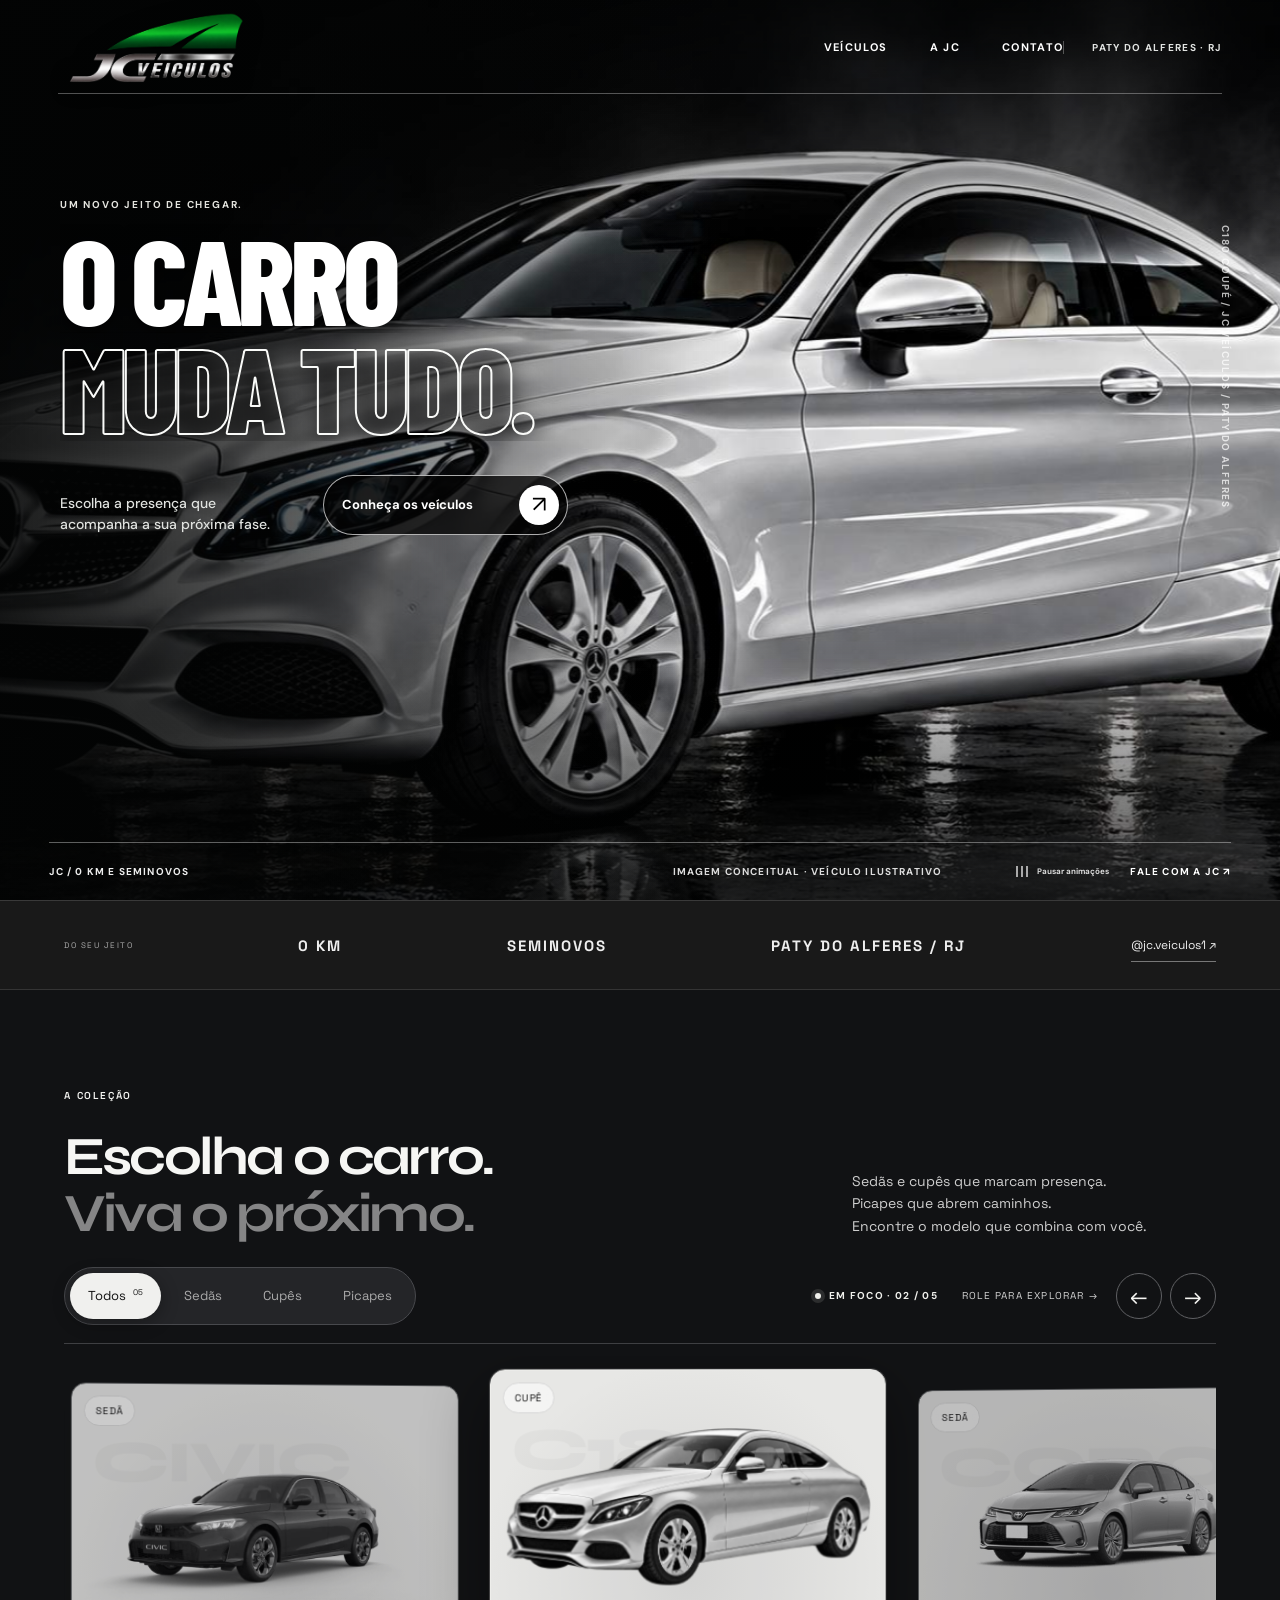
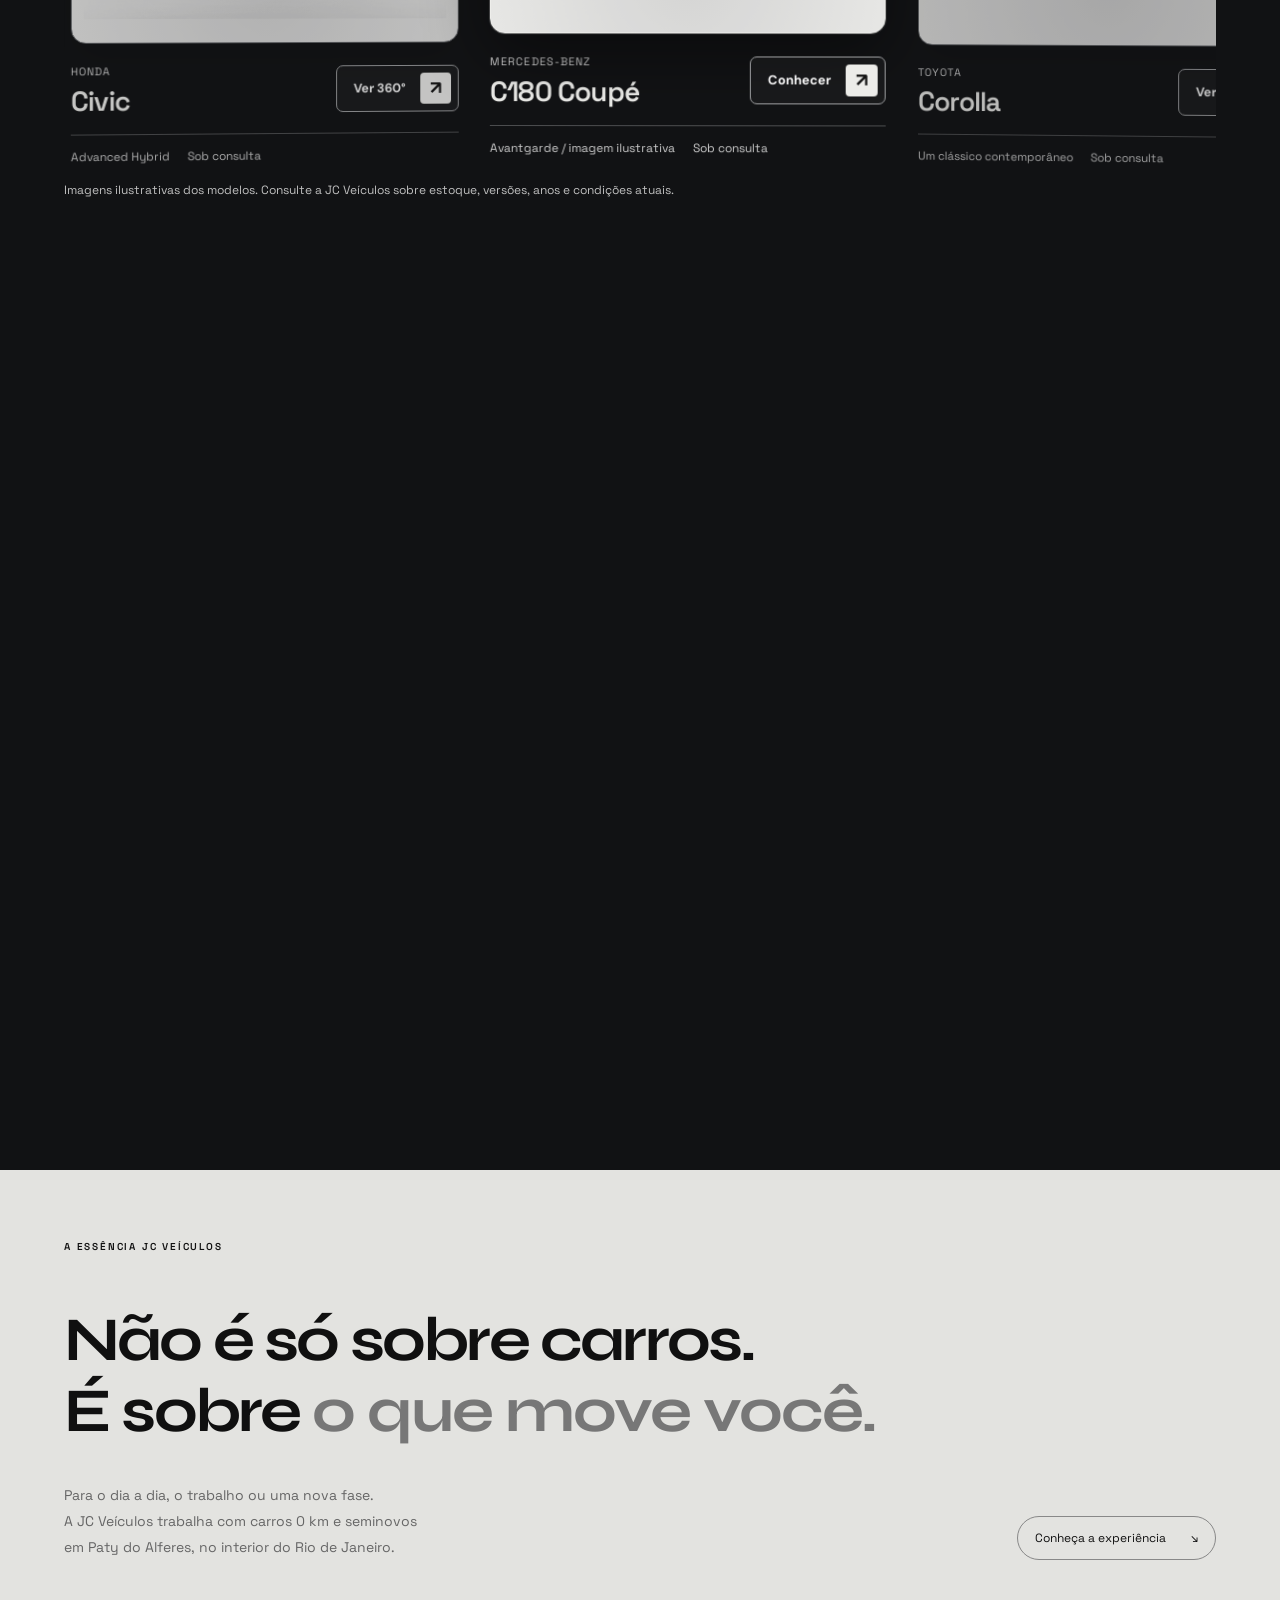
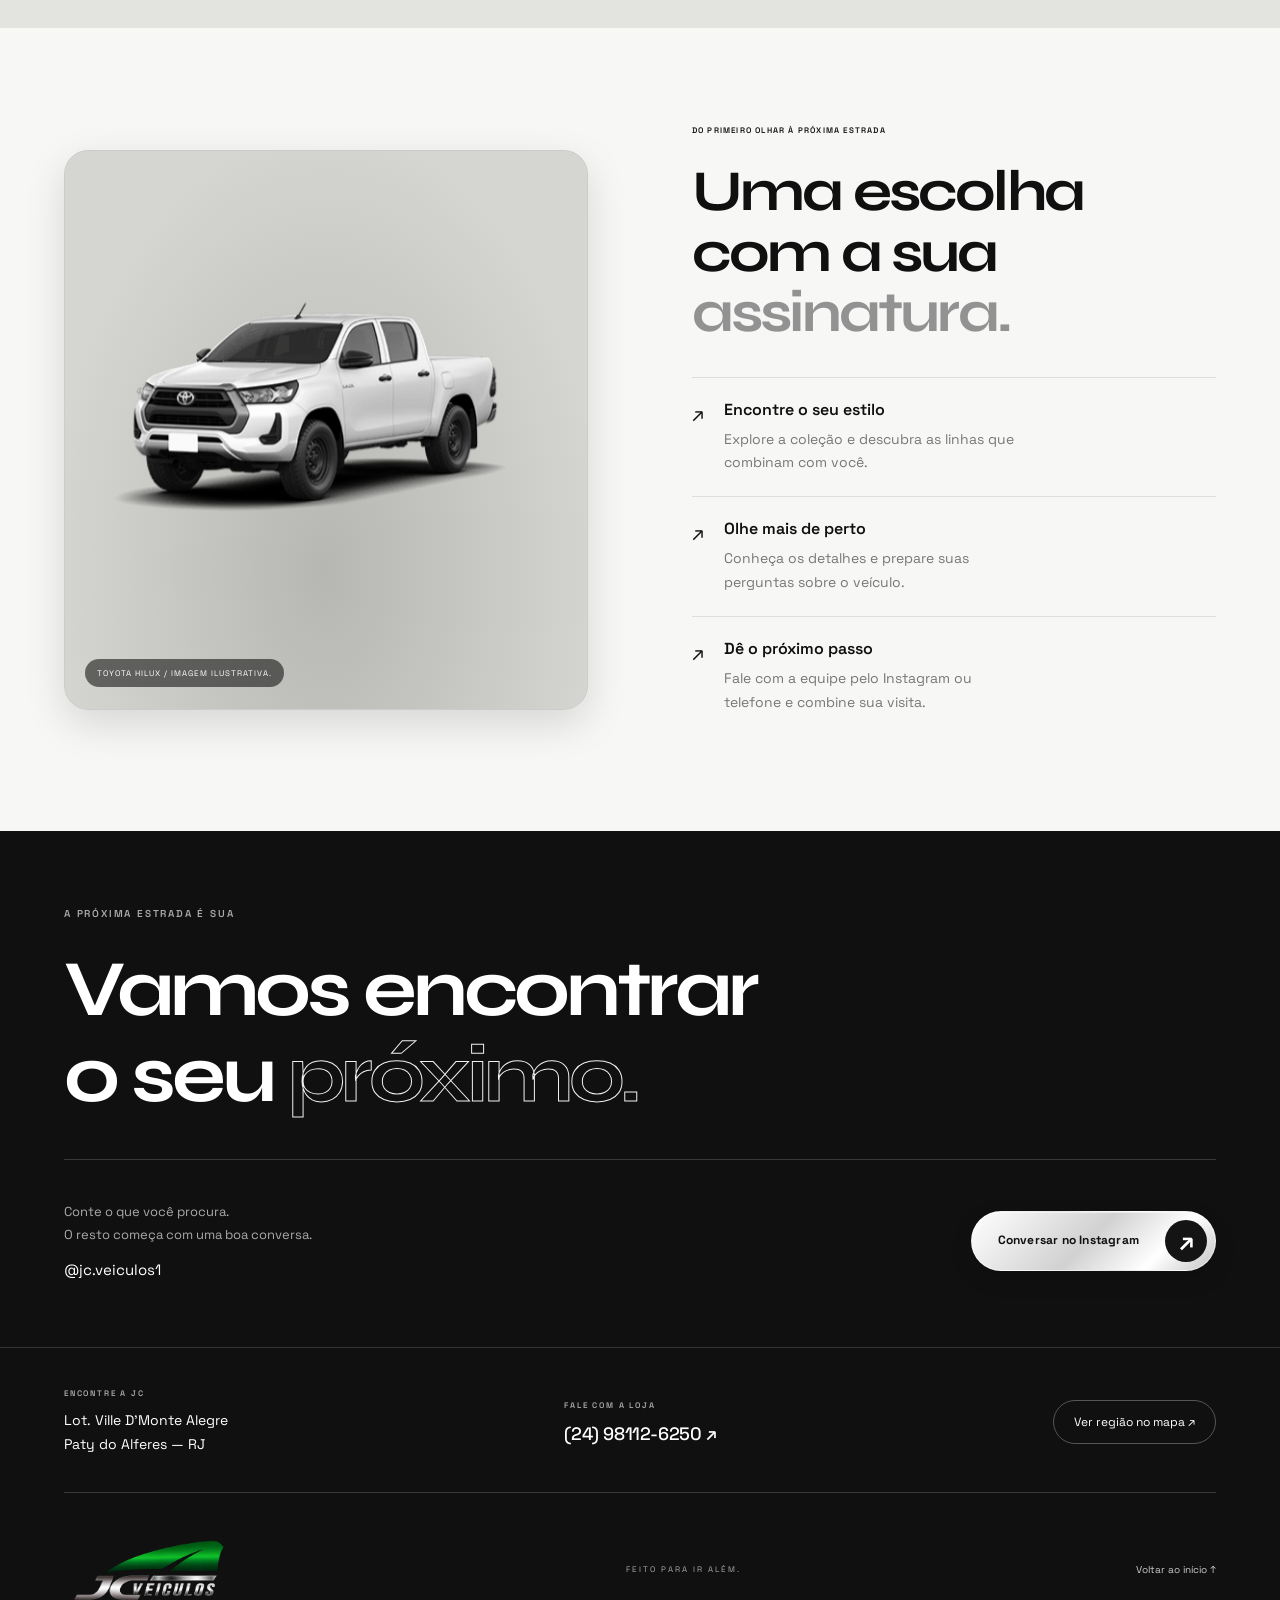
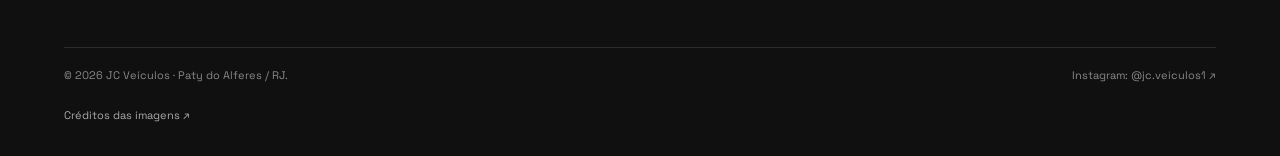
==== commit 1f2d1a82: "Publica refinamentos visuais da JC Veículos" ====
--- a/index.html
+++ b/index.html
@@ -4,14 +4,14 @@
   <meta charset="UTF-8"><meta name="viewport" content="width=device-width, initial-scale=1">
   <meta name="description" content="JC Veículos: carros 0 km e seminovos em Paty do Alferes, RJ. Explore modelos e fale com a nossa equipe.">
   <meta name="theme-color" content="#080808"><title>JC Veículos — O carro muda tudo.</title>
-  <link rel="icon" href="assets/jc-logo.jpg">
-  <link rel="preconnect" href="https://fonts.googleapis.com"><link rel="preconnect" href="https://fonts.gstatic.com" crossorigin><link href="https://fonts.googleapis.com/css2?family=Barlow+Condensed:wght@600;700;800&family=DM+Sans:wght@400;500;600;700&family=Space+Grotesk:wght@400;500;600;700&family=Syne:wght@700;800&display=optional" rel="stylesheet"><link rel="stylesheet" href="style.css?v=20261004-models"><link rel="stylesheet" href="polish.css?v=20261004-showroom"><link rel="stylesheet" href="hero.css?v=20261005-studio-1"><script src="script.js?v=20261005-studio-1" defer></script><script src="spin-data.js?v=20261004-models" defer></script><script src="spin.js?v=20261004-models" defer></script>
+  <link rel="icon" type="image/png" href="assets/jc-favicon.png">
+  <link rel="preconnect" href="https://fonts.googleapis.com"><link rel="preconnect" href="https://fonts.gstatic.com" crossorigin><link href="https://fonts.googleapis.com/css2?family=Barlow+Condensed:wght@600;700;800&family=DM+Sans:wght@400;500;600;700&family=Space+Grotesk:wght@400;500;600;700&family=Syne:wght@700;800&display=optional" rel="stylesheet"><link rel="stylesheet" href="style.css?v=20261004-models"><link rel="stylesheet" href="polish.css?v=20261004-showroom"><link rel="stylesheet" href="hero.css?v=20261005-studio-1"><link rel="stylesheet" href="preview.css?v=20261005-priority2"><script src="script.js?v=20261005-studio-1" defer></script><script src="spin-data.js?v=20261004-models" defer></script><script src="spin.js?v=20261004-models" defer></script><script src="preview.js?v=20261005-priority2" defer></script>
 </head>
 <body>
   <div class="scroll-meter" aria-hidden="true"></div>
   <a class="skip" href="#colecao">Pular para a coleção</a>
   <header class="header site-header">
-    <a class="wordmark brand-image" href="#inicio" aria-label="JC Veículos, início"><img src="assets/jc-logo.jpg" alt="JC Veículos" width="150" height="150"></a>
+    <a class="wordmark brand-image" href="#inicio" aria-label="JC Veículos, início"><img src="assets/jc-logo-transparent.png" alt="JC Veículos" width="1774" height="887"></a>
     <nav aria-label="Navegação principal"><a href="#colecao">Veículos</a><a href="#essencia">A JC</a><a href="#contato">Contato</a></nav>
     <span class="header-location">PATY DO ALFERES · RJ</span>
     <button class="menu-button" aria-expanded="false" aria-controls="mobile-nav" aria-label="Abrir menu"><span></span><span></span></button>
@@ -27,7 +27,7 @@
     <div class="brand-strip" aria-label="JC Veículos em Paty do Alferes"><span>DO SEU JEITO</span><div>0 KM</div><div>SEMINOVOS</div><div>PATY DO ALFERES / RJ</div><a href="https://www.instagram.com/jc.veiculos1/" target="_blank" rel="noopener noreferrer">@jc.veiculos1 ↗</a></div>
     <section class="collection section showroom" id="colecao" aria-labelledby="collection-title"><div class="showroom-pin">
       <div class="section-heading"><div><p class="eyebrow">A COLEÇÃO</p><h2 id="collection-title">Escolha o carro.<br><span class="muted">Viva o próximo.</span></h2></div><p class="section-intro">Sedãs e cupês que marcam presença.<br>Picapes que abrem caminhos.<br>Encontre o modelo que combina com você.</p></div>
-      <div class="collection-toolbar"><div class="filters" role="group" aria-label="Filtrar coleção"><button class="filter active" data-filter="todos" aria-pressed="true">Todos <sup>05</sup></button><button class="filter" data-filter="sedans" aria-pressed="false">Sedãs</button><button class="filter" data-filter="coupes" aria-pressed="false">Cupês</button><button class="filter" data-filter="picapes" aria-pressed="false">Picapes</button></div><div class="showroom-navigation"><span class="demo-label desktop-hint">ROLE PARA EXPLORAR <span aria-hidden="true">→</span></span><span class="demo-label mobile-hint">DESLIZE PARA EXPLORAR <span aria-hidden="true">→</span></span><button class="showroom-arrow" id="showroom-prev" type="button" aria-label="Ver modelo anterior">←</button><button class="showroom-arrow" id="showroom-next" type="button" aria-label="Ver próximo modelo">→</button></div></div>
+      <div class="collection-toolbar"><div class="filters" role="group" aria-label="Filtrar coleção"><button class="filter active" data-filter="todos" aria-pressed="true">Todos <sup>05</sup></button><button class="filter" data-filter="sedans" aria-pressed="false">Sedãs</button><button class="filter" data-filter="coupes" aria-pressed="false">Cupês</button><button class="filter" data-filter="picapes" aria-pressed="false">Picapes</button></div><div class="showroom-navigation"><span class="showroom-focus" aria-live="off"><span class="focus-dot" aria-hidden="true"></span><span id="showroom-focus-label">EM FOCO · 01 / 05</span></span><span class="demo-label desktop-hint">ROLE PARA EXPLORAR <span aria-hidden="true">→</span></span><span class="demo-label mobile-hint">DESLIZE PARA EXPLORAR <span aria-hidden="true">→</span></span><button class="showroom-arrow" id="showroom-prev" type="button" aria-label="Ver modelo anterior">←</button><button class="showroom-arrow" id="showroom-next" type="button" aria-label="Ver próximo modelo">→</button></div></div>
       <div class="showroom-viewport" role="region" aria-label="Modelos da coleção; use as setas ou deslize" tabindex="0"><div class="cars"><article class="car" data-category="sedans"><div class="car-image"><span class="model-watermark" aria-hidden="true">CIVIC</span><img src="assets/car-civic.png" alt="Imagem ilustrativa de HONDA Civic" loading="lazy" width="1000" height="550"><span class="car-tag">SEDÃ</span></div><div class="car-info"><div><p class="car-make">HONDA</p><h3>Civic</h3></div><button class="text-action" data-car="civic" aria-label="Ver 360 graus de Civic"><span>Ver 360°</span><span class="mini-arrow" aria-hidden="true">↗</span></button></div><div class="car-description"><span>Advanced Hybrid</span><span>Sob consulta</span></div></article>
 <article class="car" data-category="coupes"><div class="car-image"><span class="model-watermark" aria-hidden="true">C180</span><img src="assets/car-c180-coupe.png" alt="Imagem ilustrativa de Mercedes-Benz C180 Coupé 2017" loading="lazy" width="1451" height="1084"><span class="car-tag">CUPÊ</span></div><div class="car-info"><div><p class="car-make">MERCEDES-BENZ</p><h3>C180 Coupé</h3></div><button class="text-action" data-car="c180" aria-label="Ver detalhes de C180 Coupé"><span>Conhecer</span><span class="mini-arrow" aria-hidden="true">↗</span></button></div><div class="car-description"><span>Avantgarde / imagem ilustrativa</span><span>Sob consulta</span></div></article>
 <article class="car" data-category="sedans"><div class="car-image"><span class="model-watermark" aria-hidden="true">COROLLA</span><img src="assets/car-corolla.png" alt="Imagem ilustrativa de TOYOTA Corolla" loading="lazy" width="1000" height="550"><span class="car-tag">SEDÃ</span></div><div class="car-info"><div><p class="car-make">TOYOTA</p><h3>Corolla</h3></div><button class="text-action" data-car="corolla" aria-label="Ver 360 graus de Corolla"><span>Ver 360°</span><span class="mini-arrow" aria-hidden="true">↗</span></button></div><div class="car-description"><span>Um clássico contemporâneo</span><span>Sob consulta</span></div></article>
@@ -38,8 +38,8 @@
     <section class="experience section" id="experiencia" aria-labelledby="experience-title"><div class="experience-image"><img src="assets/car-hilux.png" alt="Imagem ilustrativa de Toyota Hilux" loading="lazy" width="640" height="640"><span>TOYOTA HILUX / IMAGEM ILUSTRATIVA.</span></div><div class="experience-copy"><p class="eyebrow">DO PRIMEIRO OLHAR À PRÓXIMA ESTRADA</p><h2 id="experience-title">Uma escolha<br>com a sua<br><span class="muted">assinatura.</span></h2><div class="experience-item"><span aria-hidden="true">↗</span><div><h3>Encontre o seu estilo</h3><p>Explore a coleção e descubra as linhas que combinam com você.</p></div></div><div class="experience-item"><span aria-hidden="true">↗</span><div><h3>Olhe mais de perto</h3><p>Conheça os detalhes e prepare suas perguntas sobre o veículo.</p></div></div><div class="experience-item"><span aria-hidden="true">↗</span><div><h3>Dê o próximo passo</h3><p>Fale com a equipe pelo Instagram ou telefone e combine sua visita.</p></div></div></div></section>
     <section class="contact section" id="contato" aria-labelledby="contact-title"><p class="eyebrow">A PRÓXIMA ESTRADA É SUA</p><div class="contact-main"><h2 id="contact-title">Vamos encontrar<br>o seu <span class="outline">próximo.</span></h2></div><div class="contact-bottom"><p>Conte o que você procura.<br>O resto começa com uma boa conversa.<br><a class="instagram-handle" href="https://www.instagram.com/jc.veiculos1/" target="_blank" rel="noopener noreferrer">@jc.veiculos1</a></p><a class="button light" href="https://www.instagram.com/jc.veiculos1/" target="_blank" rel="noopener noreferrer"><span class="button-label">Conversar no Instagram</span><span class="button-arrow" aria-hidden="true"><i>↗</i><i>↗</i></span></a></div></section>
   </main>
-  <footer><div class="store-details"><div><span class="eyebrow">ENCONTRE A JC</span><p>Lot. Ville D’Monte Alegre<br>Paty do Alferes — RJ</p></div><a href="tel:+5524981126250"><span class="eyebrow">FALE COM A LOJA</span><strong>(24) 98112-6250 <span aria-hidden="true">↗</span></strong></a><a class="location-link" href="https://www.google.com/maps/search/?api=1&amp;query=Lot.+Ville+D%27Monte+Alegre%2C+Paty+do+Alferes%2C+RJ" target="_blank" rel="noopener noreferrer">Ver região no mapa ↗</a></div><div class="footer-top"><a class="wordmark" href="#inicio">JC VEÍCULOS</a><span>FEITO PARA IR ALÉM.</span><a href="#inicio">Voltar ao início ↑</a></div><div class="footer-bottom"><span>© <span id="year">2026</span> JC Veículos · Paty do Alferes / RJ.</span><span><a href="https://www.instagram.com/jc.veiculos1/" target="_blank" rel="noopener noreferrer">Instagram: @jc.veiculos1 ↗</a></span></div><p class="image-credits"><a href="imagens.html">Créditos das imagens ↗</a></p></footer>
-  <dialog id="car-dialog" aria-labelledby="dialog-title"><div class="dialog-header"><span class="eyebrow">JC VEÍCULOS / SEU PRÓXIMO CARRO</span><button id="dialog-close" class="close-button" aria-label="Fechar detalhes">×</button></div><img id="dialog-image" src="" alt="" width="900" height="600" hidden><div class="dialog-body"><p id="dialog-category" class="eyebrow">VAMOS CONVERSAR</p><h2 id="dialog-title">O que move você?</h2><p id="dialog-description"></p><label for="interest">Sua mensagem</label><textarea id="interest" rows="4"></textarea><p class="contact-note">Copie sua mensagem e envie para @jc.veiculos1 no Instagram. Nenhum dado é enviado por esta página.</p><div class="dialog-actions"><a class="button dark" href="https://www.instagram.com/jc.veiculos1/" target="_blank" rel="noopener noreferrer"><span class="button-label">Abrir Instagram</span><span class="button-arrow" aria-hidden="true"><i>↗</i><i>↗</i></span></a><button id="copy-message" class="copy-action">Copiar mensagem <span aria-hidden="true">⧉</span></button></div><p id="copy-status" class="copy-status" role="status" aria-live="polite"></p></div></dialog>
+  <footer><div class="store-details"><div><span class="eyebrow">ENCONTRE A JC</span><p>Lot. Ville D’Monte Alegre<br>Paty do Alferes — RJ</p></div><a href="tel:+5524981126250"><span class="eyebrow">FALE COM A LOJA</span><strong>(24) 98112-6250 <span aria-hidden="true">↗</span></strong></a><a class="location-link" href="https://www.google.com/maps/search/?api=1&amp;query=Lot.+Ville+D%27Monte+Alegre%2C+Paty+do+Alferes%2C+RJ" target="_blank" rel="noopener noreferrer">Ver região no mapa ↗</a></div><div class="footer-top"><a class="wordmark footer-brand" href="#inicio" aria-label="JC Veículos, voltar ao início"><img src="assets/jc-logo-transparent.png" alt="JC Veículos" width="1774" height="887"></a><span>FEITO PARA IR ALÉM.</span><a href="#inicio">Voltar ao início ↑</a></div><div class="footer-bottom"><span>© <span id="year">2026</span> JC Veículos · Paty do Alferes / RJ.</span><span><a href="https://www.instagram.com/jc.veiculos1/" target="_blank" rel="noopener noreferrer">Instagram: @jc.veiculos1 ↗</a></span></div><p class="image-credits"><a href="imagens.html">Créditos das imagens ↗</a></p></footer>
+  <dialog id="car-dialog" aria-labelledby="dialog-title" aria-describedby="dialog-description"><div class="dialog-header"><span class="eyebrow">JC VEÍCULOS / OLHE MAIS DE PERTO</span><button id="dialog-close" class="close-button" aria-label="Fechar detalhes">×</button></div><img id="dialog-image" src="" alt="" width="900" height="600" hidden><div class="dialog-body"><div class="dialog-heading"><p id="dialog-category" class="eyebrow">REFERÊNCIA DO MODELO</p><span id="dialog-index" class="dialog-index">01 / 05</span></div><h2 id="dialog-title">O que move você?</h2><p id="dialog-description"></p><div class="dialog-facts"><span id="dialog-view-type">Imagem ilustrativa</span><span>Disponibilidade sob consulta</span></div><div class="dialog-contact"><p class="dialog-contact-heading">Gostou deste modelo?</p><label for="interest">Mensagem sugerida</label><textarea id="interest" rows="3"></textarea><p class="contact-note">Copie a mensagem e envie pelo Instagram da loja. Nada é enviado por esta página.</p><div class="dialog-actions"><button id="copy-message" class="copy-action" type="button">Copiar mensagem <span aria-hidden="true">⧉</span></button><a class="button dark" href="https://www.instagram.com/jc.veiculos1/" target="_blank" rel="noopener noreferrer"><span class="button-label">Abrir Instagram</span><span class="button-arrow" aria-hidden="true"><i>↗</i><i>↗</i></span></a></div><p id="copy-status" class="copy-status" role="status" aria-live="polite"></p></div></div></dialog>
 </body>
 </html>
 
--- a/preview.css
+++ b/preview.css
@@ -0,0 +1,133 @@
+/* Prévia local — prioridade 2: marca, leitura, foco da vitrine e detalhes. */
+:root{--jc-silver:#f1f0ed;--jc-stage:#111214;--jc-hairline:#696b6d;--jc-ease:cubic-bezier(.16,1,.3,1)}
+
+/* A marca recortada agora ocupa seu espaço natural; nenhum recorte ou blend. */
+.header .brand-image{width:192px;height:88px;overflow:visible;display:flex;align-items:center;flex:none}
+.header .brand-image img{width:192px;height:96px;max-width:100%;object-fit:contain;transform:none;mix-blend-mode:normal;filter:drop-shadow(0 3px 10px #0008)}
+.footer-brand{width:166px;min-height:72px;display:flex;align-items:center}
+.footer-brand img{width:166px;height:83px;object-fit:contain}
+
+/* O último instante do hero se funde com a vitrine. */
+.cinematic-hero::after{content:"";position:absolute;inset:48% 0 0;z-index:1;pointer-events:none;background:linear-gradient(180deg,transparent 0%,#111214b5 70%,#111214 100%);opacity:var(--handoff-progress,0);transition:opacity .08s linear}
+.cinematic-hero .hero-copy,.cinematic-hero .hero-foot{z-index:3}
+.brand-strip{position:relative;overflow:hidden;border-top:1px solid #ffffff24}
+.brand-strip::after{content:"";position:absolute;left:0;right:0;bottom:0;height:2px;background:var(--jc-silver);transform:scaleX(var(--handoff-progress,0));transform-origin:left;will-change:transform}
+.preview-motion .brand-strip>*{opacity:0;transform:translate3d(0,22px,0)}
+.preview-motion .brand-strip.is-visible>*{animation:jc-strip-arrive .75s var(--jc-ease) both}
+.brand-strip.is-visible>*:nth-child(2){animation-delay:.08s}
+.brand-strip.is-visible>*:nth-child(3){animation-delay:.16s}
+.brand-strip.is-visible>*:nth-child(4){animation-delay:.24s}
+.brand-strip.is-visible>*:nth-child(5){animation-delay:.32s}
+@keyframes jc-strip-arrive{to{opacity:1;transform:none}}
+
+/* Os carros recebem o foco enquanto a vitrine se move. */
+.showroom .section-intro{font-size:14px;line-height:1.6;color:#cecece}
+.showroom .filter{font-size:13px;min-height:46px;padding:11px 18px}
+.showroom .demo-label{font-size:10px;color:#d0d0d0}
+.showroom-focus{display:inline-flex;align-items:center;gap:8px;margin-right:16px;padding:8px 0;color:#f0f0ec;font:700 10px/1 'DM Sans',Arial,sans-serif;letter-spacing:.13em;white-space:nowrap}
+.focus-dot{width:6px;height:6px;border-radius:50%;background:#f0f0ec;box-shadow:0 0 0 4px #f0f0ec1f}
+.showroom-arrow{width:46px;height:46px;font-size:22px}
+.showroom .car,.showroom .car:nth-child(n+4){opacity:var(--focus-opacity,1);transform:perspective(1000px) rotateY(var(--card-tilt,0deg)) translateY(calc(var(--card-lift,0px) + var(--focus-lift,0px))) scale(var(--focus-scale,1));transition:opacity .28s ease,transform .45s var(--jc-ease)}
+.showroom .car:hover{transform:perspective(1000px) rotateY(var(--card-tilt,0deg)) translateY(calc(var(--card-lift,0px) - 7px)) scale(1.01);opacity:1}
+.showroom .car-image{border:1px solid #646669;box-shadow:0 16px 42px #0002;transition:border-color .35s,box-shadow .35s}
+.showroom .car.is-focused .car-image{border-color:#f5f5f2;box-shadow:0 20px 64px #0007,0 0 0 1px #ffffff24}
+.showroom .car-image img{transition:transform .65s var(--jc-ease),filter .55s}
+.showroom .car.is-focused .car-image img{transform:translateY(-5px) scale(1.045);filter:grayscale(1) contrast(1.04)}
+.showroom .car h3{font-size:28px;line-height:1.08}
+.showroom .car-make{font-size:11px;letter-spacing:.1em;color:#dedede}
+.showroom .car-description{font-size:12px;color:#d0d0d0;line-height:1.5}
+.showroom .car-tag{font-size:10px;letter-spacing:.08em}
+.showroom .text-action{position:relative;isolation:isolate;min-height:48px;padding:7px 7px 7px 17px;gap:15px;border:1px solid #a1a2a4;border-radius:7px;background:#ffffff08;color:#fff;font:700 13px/1 'DM Sans',Arial,sans-serif;overflow:hidden;transition:color .28s,border-color .28s,transform .28s}
+.showroom .text-action::before{content:"";position:absolute;inset:0;background:#f2f2ef;z-index:-1;transform:translateX(-102%);transition:transform .4s var(--jc-ease)}
+.showroom .text-action:hover{color:#111;border-color:#f2f2ef;transform:translateY(-2px)}
+.showroom .text-action:hover::before{transform:translateX(0)}
+.showroom .text-action .mini-arrow{width:32px;height:32px;background:#f2f2ef;color:#111;font-size:19px;border-radius:4px;transition:transform .35s var(--jc-ease),background .28s,color .28s}
+.showroom .text-action:hover .mini-arrow{background:#111;color:#fff;transform:translate(1px,-1px) rotate(45deg)}
+.showroom .collection-note{font-size:12px;line-height:1.6;color:#c0c0c0}
+
+/* Modal de duas áreas: veículo à esquerda, contexto e contato à direita. */
+#car-dialog[open]{display:grid;grid-template-columns:minmax(0,1.25fr) minmax(360px,.85fr);grid-template-rows:68px minmax(0,1fr);width:min(1120px,calc(100vw - 32px));max-width:1120px;height:min(730px,calc(100dvh - 40px));max-height:calc(100dvh - 40px);overflow:hidden;border:1px solid #f4f4f23d;border-radius:17px;background:#f4f4f1;box-shadow:0 30px 110px #000b;animation:jc-dialog-open .56s var(--jc-ease) both}
+#car-dialog::backdrop{background:#050505df;backdrop-filter:blur(9px)}
+.dialog-header{grid-column:1/-1;grid-row:1;z-index:5;position:relative;top:auto;background:#161719;color:#f3f3f0;border-bottom:1px solid #56585a;padding:10px 22px}
+.dialog-header .eyebrow{font-size:10px;letter-spacing:.15em;color:#d6d6d4}
+.dialog-header .close-button{color:#fff;background:#ffffff14;border:1px solid #ffffff45;font-size:23px;line-height:1;flex:none}
+.dialog-header .close-button:hover{background:#fff;color:#111;transform:rotate(90deg)}
+#dialog-image,.spin-viewer{grid-column:1;grid-row:2;min-width:0;min-height:0;height:100%;width:100%;margin:0}
+#dialog-image{object-fit:contain;padding:30px;background:radial-gradient(ellipse at 50% 70%,#e2e2df,#bcbebd 88%);filter:grayscale(1)}
+.spin-viewer{display:flex;flex-direction:column;justify-content:center;overflow:auto;padding:20px 22px 12px;background:radial-gradient(ellipse at 50% 55%,#f1f1ef,#c7c9c7 88%);color:#111}
+.spin-stage{width:100%;max-height:calc(100% - 125px);margin:auto 0 0;aspect-ratio:3/2;flex:0 1 auto}
+.spin-stage canvas,.spin-stage img{width:100%;height:100%;object-fit:contain}
+.spin-controls{margin-top:auto;min-height:62px;padding:0 7px}
+.spin-controls label{font-size:12px;font-weight:600}
+.spin-status{font-size:12px;min-height:42px;margin:3px 6px 0;color:#343434}
+.spin-badge{font-size:12px;font-weight:700;letter-spacing:.08em}
+.spin-viewer:not([hidden]) .spin-stage{animation:jc-stage-enter .85s .12s var(--jc-ease) both}
+.dialog-body{grid-column:2;grid-row:2;min-width:0;min-height:0;display:flex;flex-direction:column;overflow-y:auto;padding:23px 27px 15px;background:#f5f5f2;border-left:1px solid #c7c8c5}
+.dialog-heading{display:flex;align-items:center;justify-content:space-between;gap:18px}
+.dialog-body .eyebrow{margin:0;color:#5d5e5e;font-size:10px;letter-spacing:.12em}
+.dialog-index{font:700 11px/1 'DM Sans',Arial,sans-serif;letter-spacing:.13em;color:#777;white-space:nowrap}
+.dialog-body h2{font-family:'Syne',Arial,sans-serif;font-size:clamp(32px,3vw,41px);line-height:1.02;letter-spacing:-.045em;margin:12px 0 11px}
+.dialog-body>#dialog-description{font-size:13px;line-height:1.52;color:#454646;margin:0 0 14px}
+.dialog-facts{display:flex;flex-wrap:wrap;gap:8px;border-top:1px solid #c5c6c3;border-bottom:1px solid #c5c6c3;padding:9px 0}
+.dialog-facts span{font:700 11px/1.25 'DM Sans',Arial,sans-serif;letter-spacing:.02em;border:1px solid #aeb0ad;padding:9px 10px;background:#ebebe8}
+.dialog-contact{margin-top:auto;padding-top:15px}
+.dialog-contact-heading{font:700 18px/1.2 'Syne',Arial,sans-serif;margin:0 0 10px}
+.dialog-contact label{font-size:12px;margin:0 0 8px}
+.dialog-contact textarea{border-radius:7px;min-height:80px;max-height:140px;padding:10px 12px;font-size:13px;line-height:1.42;resize:vertical}
+.dialog-contact .contact-note{font-size:11px;line-height:1.45;margin:7px 0 10px;color:#555}
+.dialog-actions{display:grid;grid-template-columns:1fr 1fr;gap:9px;align-items:stretch}
+.dialog-actions .copy-action,.dialog-actions .button{width:100%;min-height:50px;display:flex;align-items:center;justify-content:space-between;gap:7px;padding:7px 8px 7px 13px;border-radius:6px;font-size:11px;font-weight:700;line-height:1.2;text-align:left}
+.dialog-actions .copy-action{background:transparent;border:1px solid #8f918e;color:#111;transition:background .25s,border-color .25s}
+.dialog-actions .copy-action:hover{background:#e3e4e0;border-color:#111}
+.dialog-actions .copy-action span{font-size:18px}
+.dialog-actions .button{background:#151617;color:#fff;border:1px solid #151617;transition:background .25s,transform .25s}
+.dialog-actions .button:hover{background:#343638;transform:translateY(-2px)}
+.dialog-actions .button-arrow{width:32px;height:32px;flex:none}
+.copy-status{min-height:20px;font-size:11px}
+@keyframes jc-dialog-open{from{opacity:0;transform:translateY(30px) scale(.96);clip-path:inset(0 0 8% 0 round 17px)}to{opacity:1;transform:none;clip-path:inset(0 round 17px)}}
+@keyframes jc-stage-enter{from{opacity:0;transform:translateX(-30px) scale(.94)}to{opacity:1;transform:none}}
+
+/* Legibilidade de legenda e ações em toda a página. */
+.hero-kicker,.cinematic-hero .hero-caption,.cinematic-hero .hero-address,.cinematic-hero .hero-contact{font-size:10px}
+.cinematic-hero .hero-message p{font-size:14px;max-width:235px}
+.cinematic-hero .hero-primary{font-size:13px;min-height:60px}
+.experience-item h3{font-size:16px}
+.experience-item p,.essence-bottom p{font-size:14px}
+.footer-bottom,.image-credits{font-size:11px}
+
+@media(max-width:1000px){.showroom-focus{display:none}.showroom .section-intro{font-size:13px}#car-dialog[open]{grid-template-columns:minmax(0,1fr) minmax(325px,.9fr)}}
+@media(max-width:760px){
+  .header .brand-image{width:151px;height:69px}.header .brand-image img{width:151px;height:76px}
+  .footer-brand,.footer-brand img{width:145px;height:72px}
+  .cinematic-hero .hero-message p{font-size:13px}
+  .cinematic-hero .hero-caption{font-size:9px}
+  .showroom .filter{font-size:12px;min-height:44px;padding:10px 13px}
+  .showroom .car,.showroom .car:nth-child(n+4){opacity:1;transform:none}
+  .showroom .car h3{font-size:25px}.showroom .car-make{font-size:11px}.showroom .car-description{font-size:12px}
+  .showroom .text-action{min-height:48px;font-size:12px;padding-left:12px;gap:8px}
+  .showroom .text-action .mini-arrow{width:30px;height:30px}
+  .showroom .collection-note{font-size:11px}
+  #car-dialog[open]{display:block;width:calc(100vw - 20px);height:auto;max-height:calc(100dvh - 20px);overflow-y:auto;border-radius:13px}
+  .dialog-header{position:sticky;top:0;min-height:61px;padding:8px 14px}
+  .dialog-header .eyebrow{font-size:9px}
+  #dialog-image,.spin-viewer{height:auto;width:100%;min-height:0;max-height:none}
+  #dialog-image{height:260px;padding:17px}
+  .spin-viewer{padding:6px 12px 8px;overflow:visible}
+  .spin-stage{max-height:none;margin:0;aspect-ratio:3/2}
+  .spin-controls{min-height:55px;margin:0;padding:0}
+  .spin-controls label{font-size:11px}
+  .spin-status{font-size:11px;min-height:28px;margin:0 3px}
+  .dialog-body{display:block;overflow:visible;border:0;padding:23px 20px 18px}
+  .dialog-body h2{font-size:34px;margin:11px 0 12px}
+  .dialog-body>#dialog-description{font-size:13px;margin-bottom:14px}
+  .dialog-contact{padding-top:22px}
+  .dialog-contact textarea{min-height:80px}
+  .dialog-actions{position:sticky;bottom:0;z-index:4;grid-template-columns:1fr 1fr;padding:10px 0 calc(10px + env(safe-area-inset-bottom));margin:0 -1px;background:#f5f5f2;border-top:1px solid #d2d3cf;box-shadow:0 -12px 24px #f5f5f2e8}
+}
+@media(max-width:390px){.showroom .filter{padding-inline:11px}.dialog-actions .copy-action,.dialog-actions .button{min-height:48px}}
+@media(max-width:360px){.dialog-actions{grid-template-columns:1fr}}
+@media(prefers-reduced-motion:reduce){.cinematic-hero::after{transition:none}.preview-motion .brand-strip>*{opacity:1;transform:none;animation:none!important}.preview-motion .brand-strip.is-visible>*{animation:none!important}.showroom .car,.showroom .car:nth-child(n+4){opacity:1;transform:none!important;transition:none}#car-dialog[open],.spin-viewer:not([hidden]) .spin-stage{animation:none!important}}
+.motion-paused .brand-strip>*{opacity:1;transform:none;animation:none!important}
+.motion-paused .showroom .car,.motion-paused .showroom .car:nth-child(n+4){opacity:1;transform:none!important}
+.motion-paused #car-dialog[open],.motion-paused .spin-viewer:not([hidden]) .spin-stage{animation:none!important}
+@media(forced-colors:active){.showroom .text-action,.dialog-facts span,.dialog-actions .copy-action{border:1px solid ButtonText}.showroom .text-action::before{display:none}.focus-dot{background:CanvasText}}
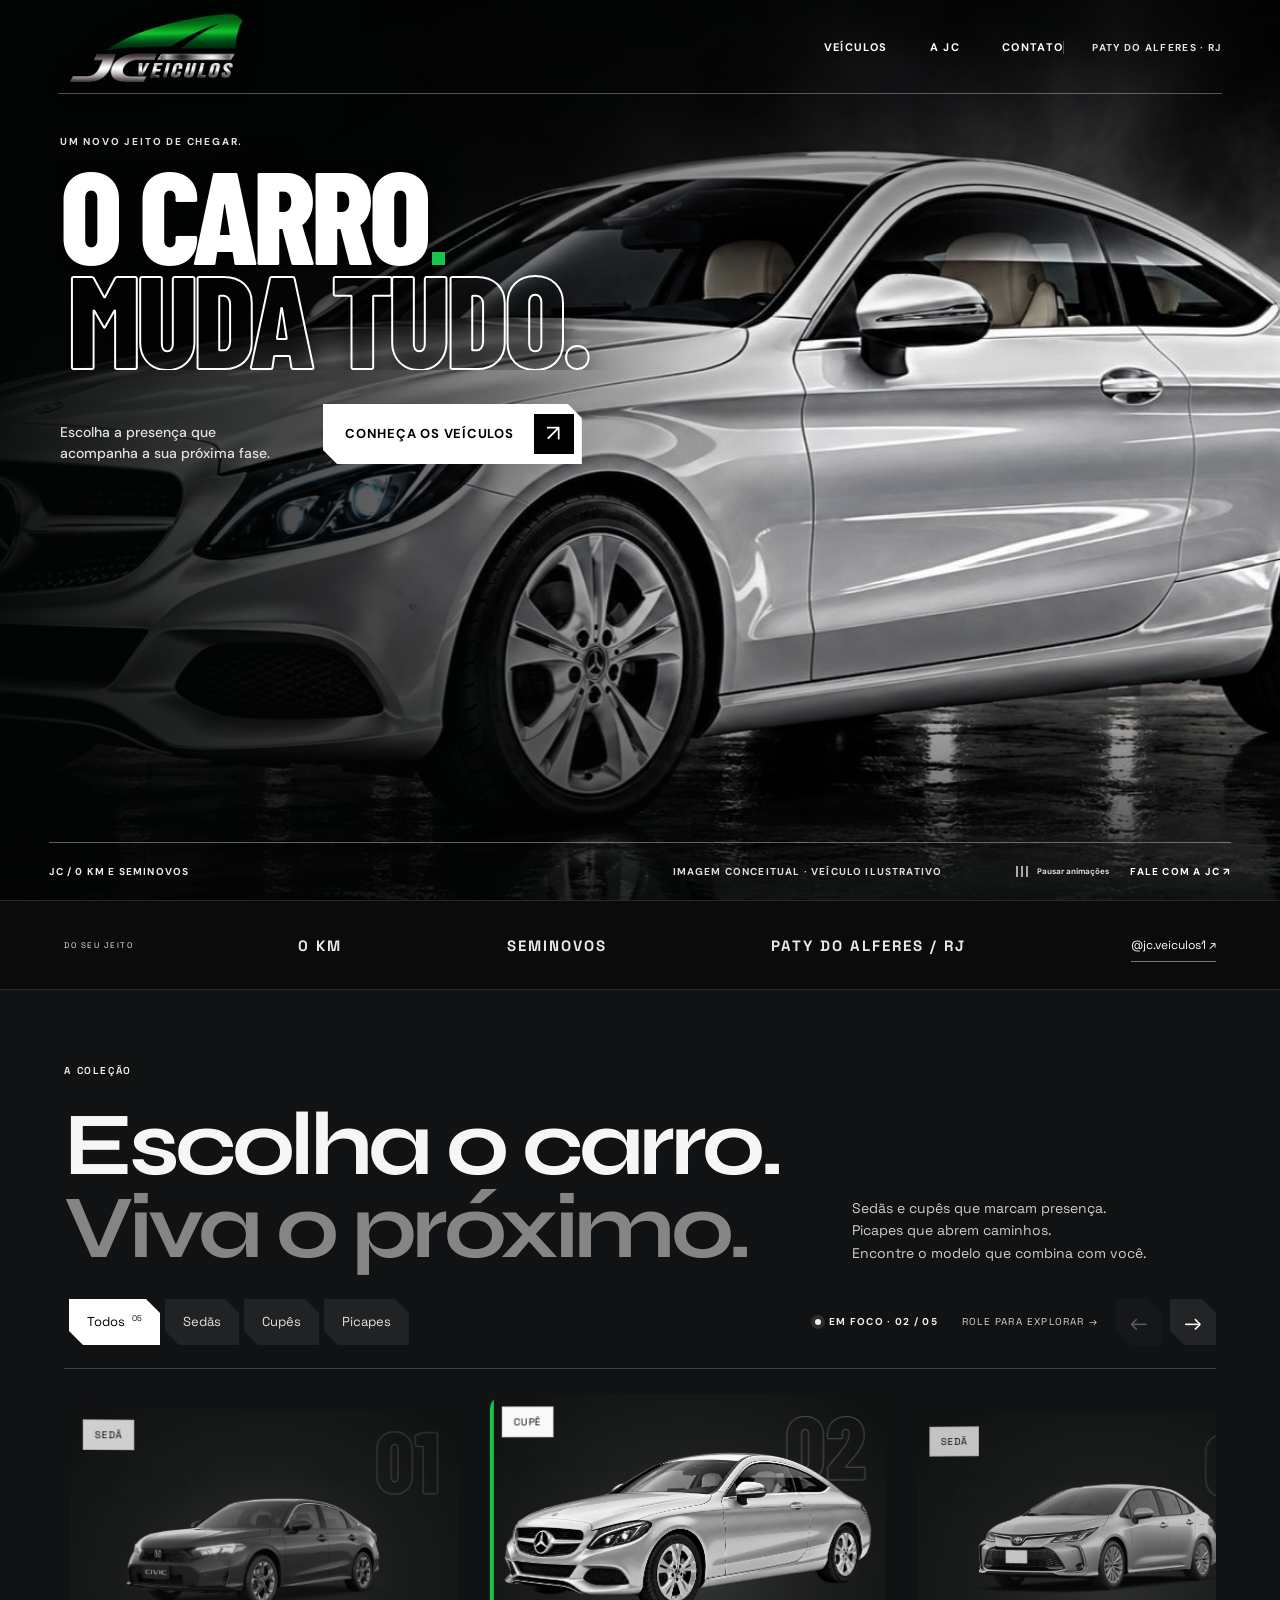
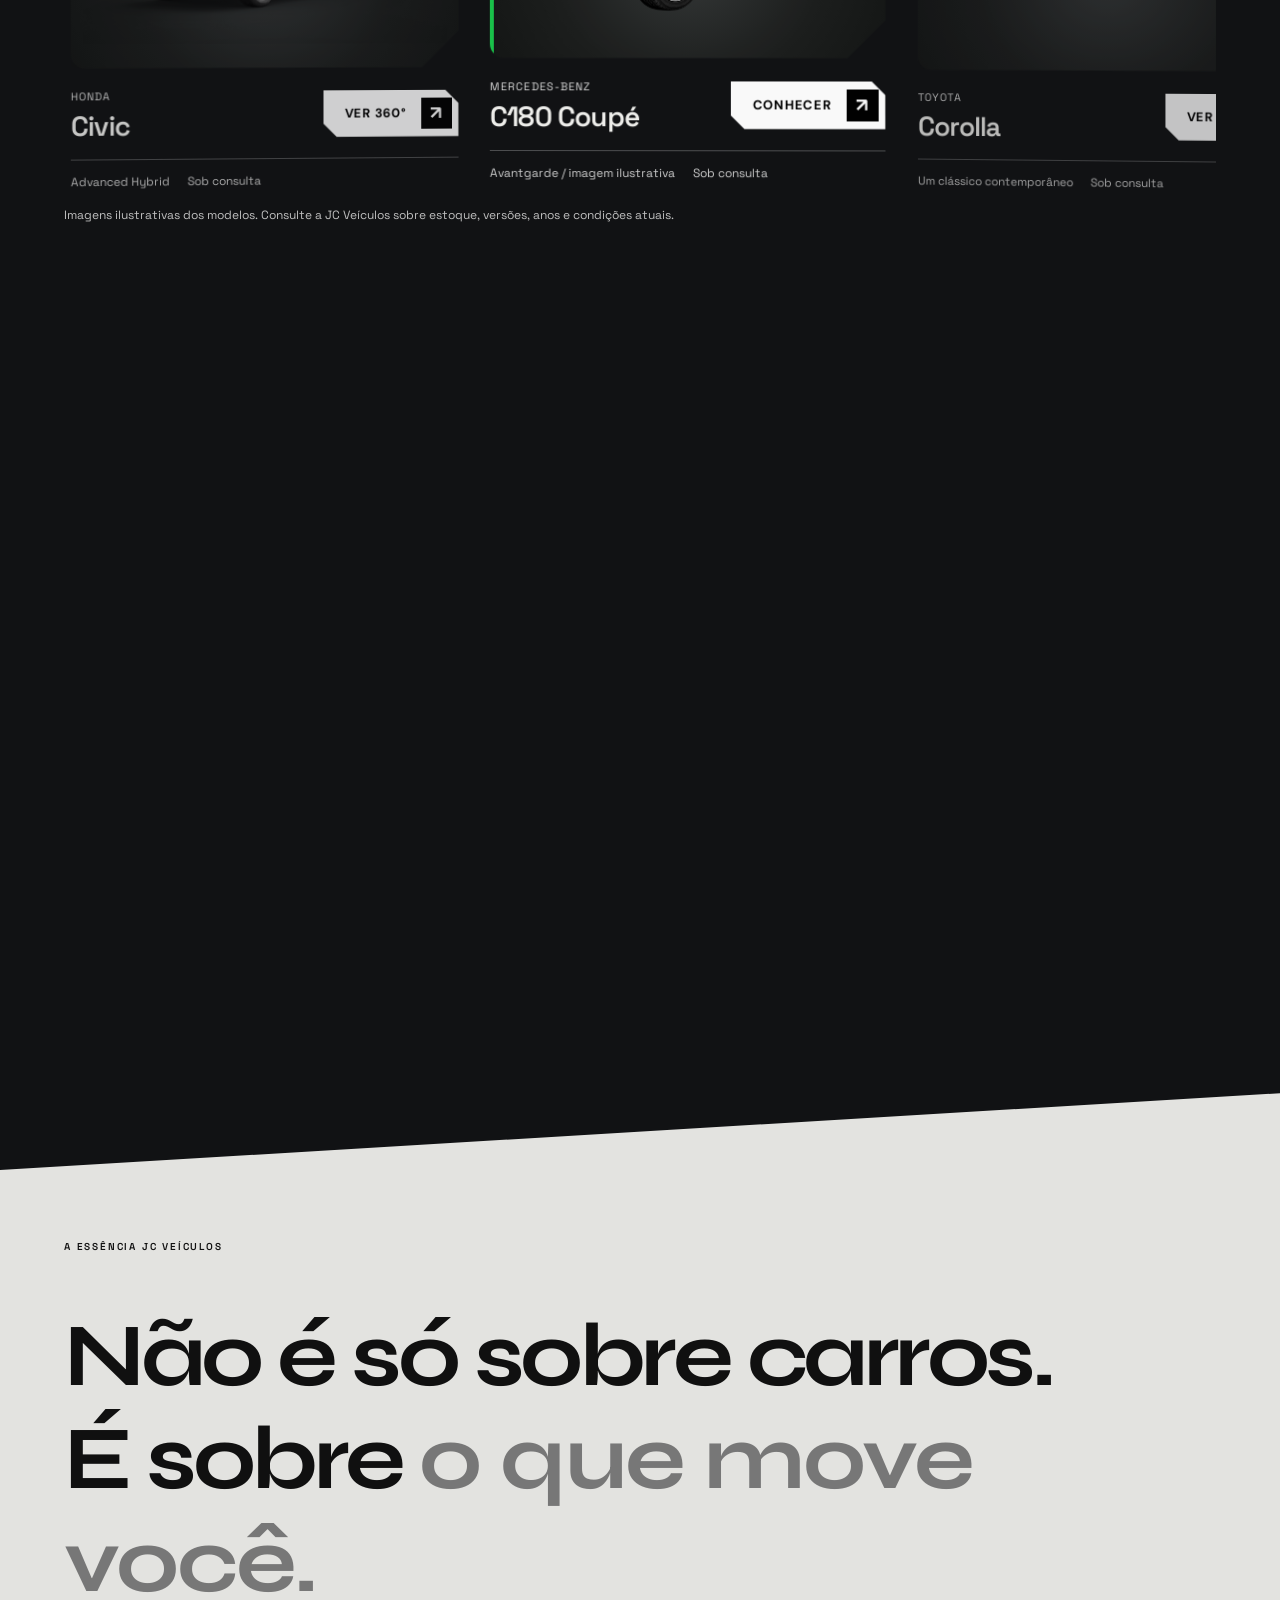
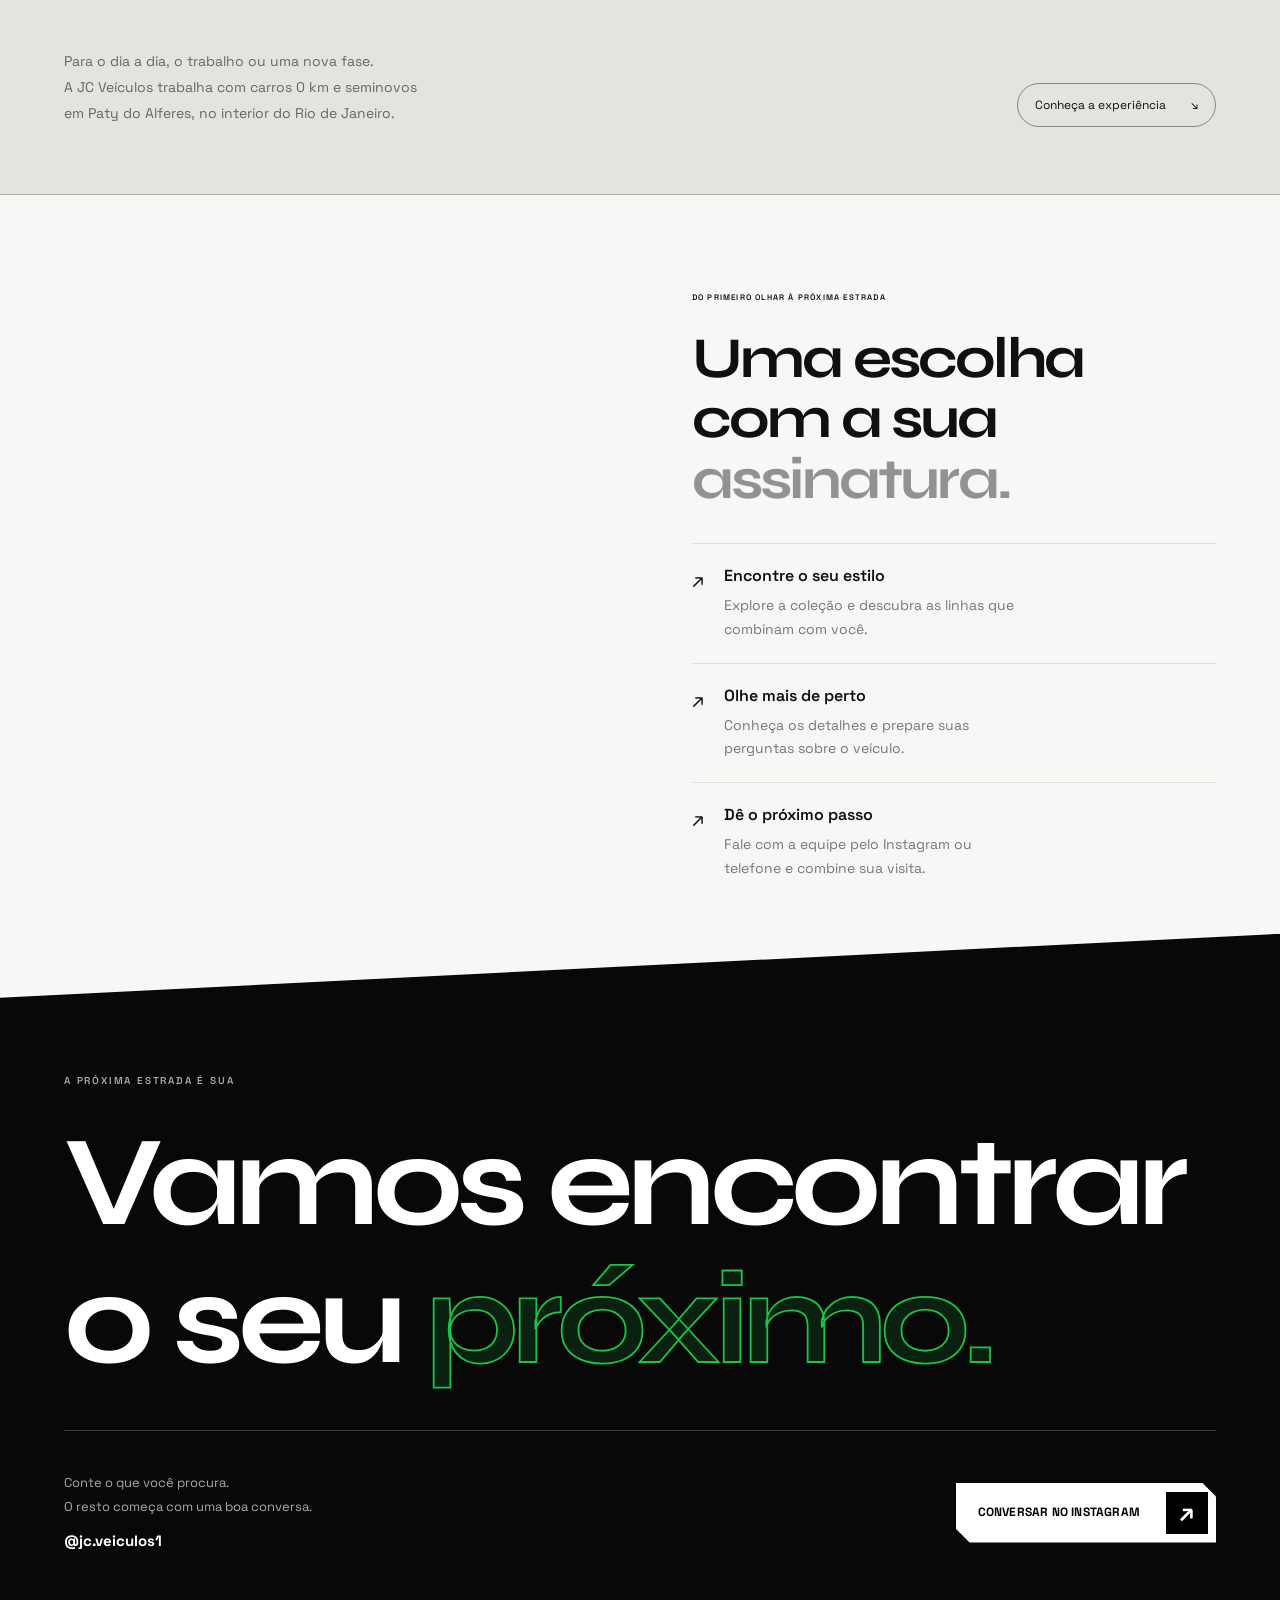
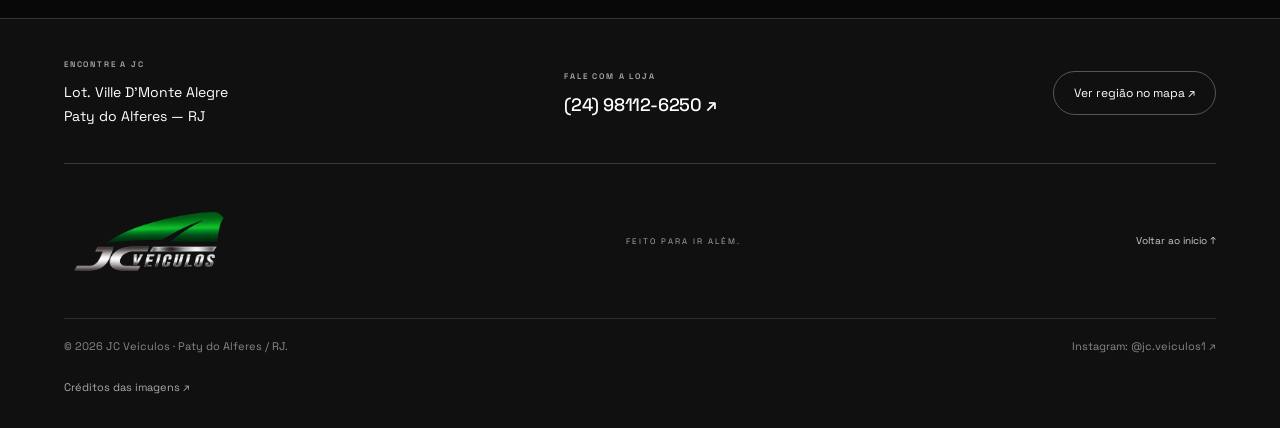
==== commit 47d5718e: "Refina linguagem visual e restaura experiência 360 da JC Veículos" ====
--- a/index.html
+++ b/index.html
@@ -5,7 +5,7 @@
   <meta name="description" content="JC Veículos: carros 0 km e seminovos em Paty do Alferes, RJ. Explore modelos e fale com a nossa equipe.">
   <meta name="theme-color" content="#080808"><title>JC Veículos — O carro muda tudo.</title>
   <link rel="icon" type="image/png" href="assets/jc-favicon.png">
-  <link rel="preconnect" href="https://fonts.googleapis.com"><link rel="preconnect" href="https://fonts.gstatic.com" crossorigin><link href="https://fonts.googleapis.com/css2?family=Barlow+Condensed:wght@600;700;800&family=DM+Sans:wght@400;500;600;700&family=Space+Grotesk:wght@400;500;600;700&family=Syne:wght@700;800&display=optional" rel="stylesheet"><link rel="stylesheet" href="style.css?v=20261004-models"><link rel="stylesheet" href="polish.css?v=20261004-showroom"><link rel="stylesheet" href="hero.css?v=20261005-studio-1"><link rel="stylesheet" href="preview.css?v=20261005-priority2"><script src="script.js?v=20261005-studio-1" defer></script><script src="spin-data.js?v=20261004-models" defer></script><script src="spin.js?v=20261004-models" defer></script><script src="preview.js?v=20261005-priority2" defer></script>
+  <link rel="preconnect" href="https://fonts.googleapis.com"><link rel="preconnect" href="https://fonts.gstatic.com" crossorigin><link href="https://fonts.googleapis.com/css2?family=Barlow+Condensed:wght@600;700;800&family=DM+Sans:wght@400;500;600;700&family=Space+Grotesk:wght@400;500;600;700&family=Syne:wght@700;800&display=optional" rel="stylesheet"><link rel="stylesheet" href="style.css?v=20261004-models"><link rel="stylesheet" href="polish.css?v=20261004-showroom"><link rel="stylesheet" href="hero.css?v=20261005-studio-1"><link rel="stylesheet" href="preview.css?v=20261005-priority2"><link rel="stylesheet" href="evolution.css?v=20261005-refined-1"><script src="script.js?v=20261005-studio-1" defer></script><script src="spin-data.js?v=20261005-refined-1" defer></script><script src="spin.js?v=20261004-models" defer></script><script src="preview.js?v=20261005-priority2" defer></script><script src="evolution.js?v=20261005-refined-1" defer></script>
 </head>
 <body>
   <div class="scroll-meter" aria-hidden="true"></div>
@@ -36,7 +36,7 @@
     </div></section>
     <section class="essence section" id="essencia" aria-labelledby="essence-title"><div class="essence-heading"><p class="eyebrow">A ESSÊNCIA JC VEÍCULOS</p></div><h2 id="essence-title">Não é só sobre carros.<br>É sobre <span class="serif">o que move você.</span></h2><div class="essence-bottom"><p>Para o dia a dia, o trabalho ou uma nova fase.<br>A JC Veículos trabalha com carros 0 km e seminovos<br>em Paty do Alferes, no interior do Rio de Janeiro.</p><a class="text-link" href="#experiencia">Conheça a experiência <span aria-hidden="true">↘</span></a></div></section>
     <section class="experience section" id="experiencia" aria-labelledby="experience-title"><div class="experience-image"><img src="assets/car-hilux.png" alt="Imagem ilustrativa de Toyota Hilux" loading="lazy" width="640" height="640"><span>TOYOTA HILUX / IMAGEM ILUSTRATIVA.</span></div><div class="experience-copy"><p class="eyebrow">DO PRIMEIRO OLHAR À PRÓXIMA ESTRADA</p><h2 id="experience-title">Uma escolha<br>com a sua<br><span class="muted">assinatura.</span></h2><div class="experience-item"><span aria-hidden="true">↗</span><div><h3>Encontre o seu estilo</h3><p>Explore a coleção e descubra as linhas que combinam com você.</p></div></div><div class="experience-item"><span aria-hidden="true">↗</span><div><h3>Olhe mais de perto</h3><p>Conheça os detalhes e prepare suas perguntas sobre o veículo.</p></div></div><div class="experience-item"><span aria-hidden="true">↗</span><div><h3>Dê o próximo passo</h3><p>Fale com a equipe pelo Instagram ou telefone e combine sua visita.</p></div></div></div></section>
-    <section class="contact section" id="contato" aria-labelledby="contact-title"><p class="eyebrow">A PRÓXIMA ESTRADA É SUA</p><div class="contact-main"><h2 id="contact-title">Vamos encontrar<br>o seu <span class="outline">próximo.</span></h2></div><div class="contact-bottom"><p>Conte o que você procura.<br>O resto começa com uma boa conversa.<br><a class="instagram-handle" href="https://www.instagram.com/jc.veiculos1/" target="_blank" rel="noopener noreferrer">@jc.veiculos1</a></p><a class="button light" href="https://www.instagram.com/jc.veiculos1/" target="_blank" rel="noopener noreferrer"><span class="button-label">Conversar no Instagram</span><span class="button-arrow" aria-hidden="true"><i>↗</i><i>↗</i></span></a></div></section>
+    <section class="contact section" id="contato" aria-labelledby="contact-title"><p class="eyebrow">A PRÓXIMA ESTRADA É SUA</p><div class="contact-main"><h2 id="contact-title">Vamos encontrar<br>o seu <span class="outline">próximo.</span></h2></div><div class="contact-bottom"><p>Conte o que você procura.<br>O resto começa com uma boa conversa.<br><span class="instagram-handle">@jc.veiculos1</span></p><a class="button light" href="https://www.instagram.com/jc.veiculos1/" target="_blank" rel="noopener noreferrer"><span class="button-label">Conversar no Instagram</span><span class="button-arrow" aria-hidden="true"><i>↗</i><i>↗</i></span></a></div></section>
   </main>
   <footer><div class="store-details"><div><span class="eyebrow">ENCONTRE A JC</span><p>Lot. Ville D’Monte Alegre<br>Paty do Alferes — RJ</p></div><a href="tel:+5524981126250"><span class="eyebrow">FALE COM A LOJA</span><strong>(24) 98112-6250 <span aria-hidden="true">↗</span></strong></a><a class="location-link" href="https://www.google.com/maps/search/?api=1&amp;query=Lot.+Ville+D%27Monte+Alegre%2C+Paty+do+Alferes%2C+RJ" target="_blank" rel="noopener noreferrer">Ver região no mapa ↗</a></div><div class="footer-top"><a class="wordmark footer-brand" href="#inicio" aria-label="JC Veículos, voltar ao início"><img src="assets/jc-logo-transparent.png" alt="JC Veículos" width="1774" height="887"></a><span>FEITO PARA IR ALÉM.</span><a href="#inicio">Voltar ao início ↑</a></div><div class="footer-bottom"><span>© <span id="year">2026</span> JC Veículos · Paty do Alferes / RJ.</span><span><a href="https://www.instagram.com/jc.veiculos1/" target="_blank" rel="noopener noreferrer">Instagram: @jc.veiculos1 ↗</a></span></div><p class="image-credits"><a href="imagens.html">Créditos das imagens ↗</a></p></footer>
   <dialog id="car-dialog" aria-labelledby="dialog-title" aria-describedby="dialog-description"><div class="dialog-header"><span class="eyebrow">JC VEÍCULOS / OLHE MAIS DE PERTO</span><button id="dialog-close" class="close-button" aria-label="Fechar detalhes">×</button></div><img id="dialog-image" src="" alt="" width="900" height="600" hidden><div class="dialog-body"><div class="dialog-heading"><p id="dialog-category" class="eyebrow">REFERÊNCIA DO MODELO</p><span id="dialog-index" class="dialog-index">01 / 05</span></div><h2 id="dialog-title">O que move você?</h2><p id="dialog-description"></p><div class="dialog-facts"><span id="dialog-view-type">Imagem ilustrativa</span><span>Disponibilidade sob consulta</span></div><div class="dialog-contact"><p class="dialog-contact-heading">Gostou deste modelo?</p><label for="interest">Mensagem sugerida</label><textarea id="interest" rows="3"></textarea><p class="contact-note">Copie a mensagem e envie pelo Instagram da loja. Nada é enviado por esta página.</p><div class="dialog-actions"><button id="copy-message" class="copy-action" type="button">Copiar mensagem <span aria-hidden="true">⧉</span></button><a class="button dark" href="https://www.instagram.com/jc.veiculos1/" target="_blank" rel="noopener noreferrer"><span class="button-label">Abrir Instagram</span><span class="button-arrow" aria-hidden="true"><i>↗</i><i>↗</i></span></a></div><p id="copy-status" class="copy-status" role="status" aria-live="polite"></p></div></div></dialog>
--- a/evolution.css
+++ b/evolution.css
@@ -0,0 +1,71 @@
+/* JC Veículos — "Linha de Corte": cortes diagonais, chanfros e um fio verde pontual. Carregado por último. */
+:root{--jc-green:#18c54a;--cut:14px;--chamfer:polygon(0 0,calc(100% - var(--cut)) 0,100% var(--cut),100% 100%,var(--cut) 100%,0 calc(100% - var(--cut)))}
+:focus-visible{outline:2px solid var(--jc-green)!important;outline-offset:4px}
+::selection{background:var(--jc-green);color:#000}
+body{background:#080808}
+
+/* Botões: chanfro, varredura inclinada, seta que corta o caminho */
+.hero-primary,.showroom .text-action,.button,.showroom-arrow,.copy-action,.filter{border-radius:0!important;clip-path:var(--chamfer)}
+.hero-primary:focus-visible,.showroom .text-action:focus-visible,.button:focus-visible,.showroom-arrow:focus-visible,.copy-action:focus-visible,.filter:focus-visible{outline:none!important;box-shadow:inset 0 0 0 3px var(--jc-green)!important}
+.hero-primary,.button,.showroom .text-action{position:relative;isolation:isolate;overflow:hidden;border:0!important;background:#fff!important;color:#000!important;padding-left:22px!important;letter-spacing:.06em;text-transform:uppercase;transition:transform .35s cubic-bezier(.16,1,.3,1)}
+.hero-primary::before,.button::before,.showroom .text-action::before{content:"";position:absolute;inset:0 -20%;z-index:-1;background:var(--jc-green);transform:translateX(-110%) skewX(-24deg);transition:transform .5s cubic-bezier(.16,1,.3,1)}
+.hero-primary:hover::before,.button:hover::before,.showroom .text-action:hover::before{transform:translateX(0) skewX(-24deg)}
+.hero-primary:hover,.button:hover,.showroom .text-action:hover{transform:translateX(6px);color:#000!important}
+.hero-primary span,.showroom .text-action .mini-arrow,.button-arrow{border-radius:0!important;background:#000!important;color:#fff!important;transition:transform .4s cubic-bezier(.16,1,.3,1)}
+.hero-primary:hover span,.showroom .text-action:hover .mini-arrow{transform:translate(4px,-4px)!important}
+.button.dark{background:#000!important;color:#fff!important}.button.dark .button-arrow{background:#fff!important;color:#000!important}
+.button.dark:hover{color:#000!important}
+.filters{border-radius:0!important;border:0!important;background:none!important}
+.filter{border:0!important;background:#ffffff12!important;color:#e3e3e3!important;transition:background .3s,color .3s}
+.filter.active,.filter:hover{background:#fff!important;color:#000!important}
+.showroom-arrow{background:#ffffff14!important;border:0!important;color:#fff}.showroom-arrow:hover:not(:disabled){background:var(--jc-green)!important;color:#000}.showroom-arrow:disabled{opacity:.3}
+
+/* Hero: tipografia monumental, persiana de entrada e borda diagonal ligada à rolagem */
+.cinematic-hero.hero{clip-path:polygon(0 0,100% 0,100% calc(100% - var(--exit,0)*9vw),0 100%);transition:clip-path .1s linear}
+.cinematic-hero .hero-backdrop{animation:studio-scene 2s ease-out both,ev-shutter 1.3s cubic-bezier(.77,0,.18,1) both}
+.cinematic-hero h1{font:800 clamp(70px,10.2vw,184px)/.8 'Barlow Condensed','Arial Narrow',Impact,sans-serif;letter-spacing:-.04em}
+.cinematic-hero h1>span,.cinematic-hero h1>em{white-space:nowrap}
+.cinematic-hero h1>em{-webkit-text-stroke:2px #fff;margin-left:.06em}
+.cinematic-hero h1>span::after{content:"";display:inline-block;width:.1em;height:.1em;margin-left:.04em;background:var(--jc-green)}
+.cinematic-hero .hero-copy{top:15%;width:92%}
+.cinematic-hero .hero-vertical{display:none}
+.cinematic-hero .hero-shade{background:linear-gradient(90deg,#030404f0 0%,#030404a0 30%,transparent 62%),linear-gradient(180deg,#020303c0 0%,transparent 35%,transparent 65%,#010202d0 100%)}
+@keyframes ev-shutter{from{clip-path:inset(0 0 100% 0)}to{clip-path:inset(0)}}
+
+/* Faixa e coleção: palco escuro, número gigante vazado, imagem com corte */
+.brand-strip{background:#0b0b0b!important;color:#fff;border-color:#ffffff1f}.brand-strip>div,.brand-strip>span{color:#e8e8e5}
+.showroom{background:#0b0b0b}
+.showroom .section-heading h2{font-size:clamp(46px,7vw,120px);line-height:.92;letter-spacing:-.05em}
+.cars{counter-reset:n}.showroom .car{counter-increment:n;position:relative}
+.showroom .car-image{border:0!important;clip-path:polygon(0 0,100% 0,100% calc(100% - 38px),calc(100% - 38px) 100%,0 100%);background:radial-gradient(ellipse at 50% 65%,#353838 0%,#1b1d1c 48%,#101211 90%)}
+.showroom .car-image img:not([src*="c180-coupe"]){filter:grayscale(1) brightness(1.16) contrast(1.04)}
+.showroom .car-image::after{content:counter(n,decimal-leading-zero);position:absolute;right:20px;top:6px;font:800 clamp(64px,7vw,120px)/1 'Barlow Condensed',Impact,sans-serif;color:transparent;-webkit-text-stroke:1px #ffffff40;pointer-events:none}
+.showroom .car.is-focused .car-image{box-shadow:none!important}
+.showroom .car.is-focused .car-image::before{content:"";position:absolute;left:0;top:0;bottom:0;width:4px;background:var(--jc-green);z-index:2}
+.showroom .car-tag{background:#fff;color:#000;border-radius:0}
+
+/* Seções: cortes diagonais e máscaras de entrada */
+.essence{clip-path:polygon(0 6vw,100% 0,100% 100%,0 100%);margin-top:-6vw;padding-top:calc(69px + 6vw);position:relative;z-index:2}
+.essence h2{font-size:clamp(40px,7vw,120px);letter-spacing:-.05em}
+.experience{background:#f7f7f5}
+body.ev .experience-image{clip-path:inset(0 100% 0 0);transition:clip-path 1.3s cubic-bezier(.77,0,.18,1)}
+body.ev .experience-image.in{clip-path:inset(0)}
+body.ev .experience-image img{transform:scale(1.25) translateY(var(--experience-drift,0px));transition:transform 1.8s cubic-bezier(.16,1,.3,1)}
+body.ev .experience-image.in img{transform:scale(1.05) translateY(var(--experience-drift,0px))}
+body.ev .experience-item,body.ev .essence-bottom,body.ev .contact-bottom{opacity:0;transform:translateY(40px);transition:opacity .8s,transform 1s cubic-bezier(.16,1,.3,1)}
+body.ev .experience-item.in,body.ev .essence-bottom.in,body.ev .contact-bottom.in{opacity:1;transform:none}
+body.ev .experience-item:nth-of-type(3).in{transition-delay:.12s}body.ev .experience-item:nth-of-type(4).in{transition-delay:.24s}
+.contact{clip-path:polygon(0 5vw,100% 0,100% 100%,0 100%);margin-top:-5vw;padding-top:calc(75px + 5vw);background:#080808}
+.contact h2{font-size:clamp(52px,10vw,190px);letter-spacing:-.05em}
+.contact .outline{color:#18c54a20;-webkit-text-stroke:1.8px var(--jc-green)}
+.contact .instagram-handle{font-weight:700}
+.contact .instagram-handle:hover{text-decoration:none}
+.contact .button{font-size:11px}
+.scroll-meter{background:var(--jc-green)}
+
+@media(max-width:700px){.cinematic-hero.hero{min-height:680px;clip-path:polygon(0 0,100% 0,100% calc(100% - var(--exit,0)*14vw),0 100%)}.cinematic-hero h1{font-size:clamp(54px,14vw,90px);line-height:.86}.cinematic-hero .hero-copy{top:14%}.cinematic-hero .hero-backdrop{background-position:30% center}.cinematic-hero .hero-shade{background:linear-gradient(180deg,#030404ee 0%,#030404b0 34%,#03040420 62%,#010202c8 100%)}.essence,.contact{clip-path:polygon(0 3vw,100% 0,100% 100%,0 100%);margin-top:-3vw}}
+@media(max-width:360px){.cinematic-hero .hero-address{display:none}.cinematic-hero .hero-foot{justify-content:flex-end}.cinematic-hero .hero-contact{font-size:9px}.cinematic-hero .motion-toggle{width:34px;min-height:34px}}
+@media(prefers-reduced-motion:reduce){.cinematic-hero .hero-backdrop{animation:none!important}.cinematic-hero.hero{clip-path:none}body.ev .experience-image,body.ev .experience-image img,body.ev .experience-item,body.ev .essence-bottom,body.ev .contact-bottom{clip-path:none;opacity:1;transform:none;transition:none}}
+.motion-paused .cinematic-hero.hero{clip-path:none}
+.motion-paused .cinematic-hero .hero-backdrop{animation:none!important}
+body.motion-paused.ev .experience-image,body.motion-paused.ev .experience-image img,body.motion-paused.ev .experience-item,body.motion-paused.ev .essence-bottom,body.motion-paused.ev .contact-bottom{clip-path:none;opacity:1;transform:none;transition:none}
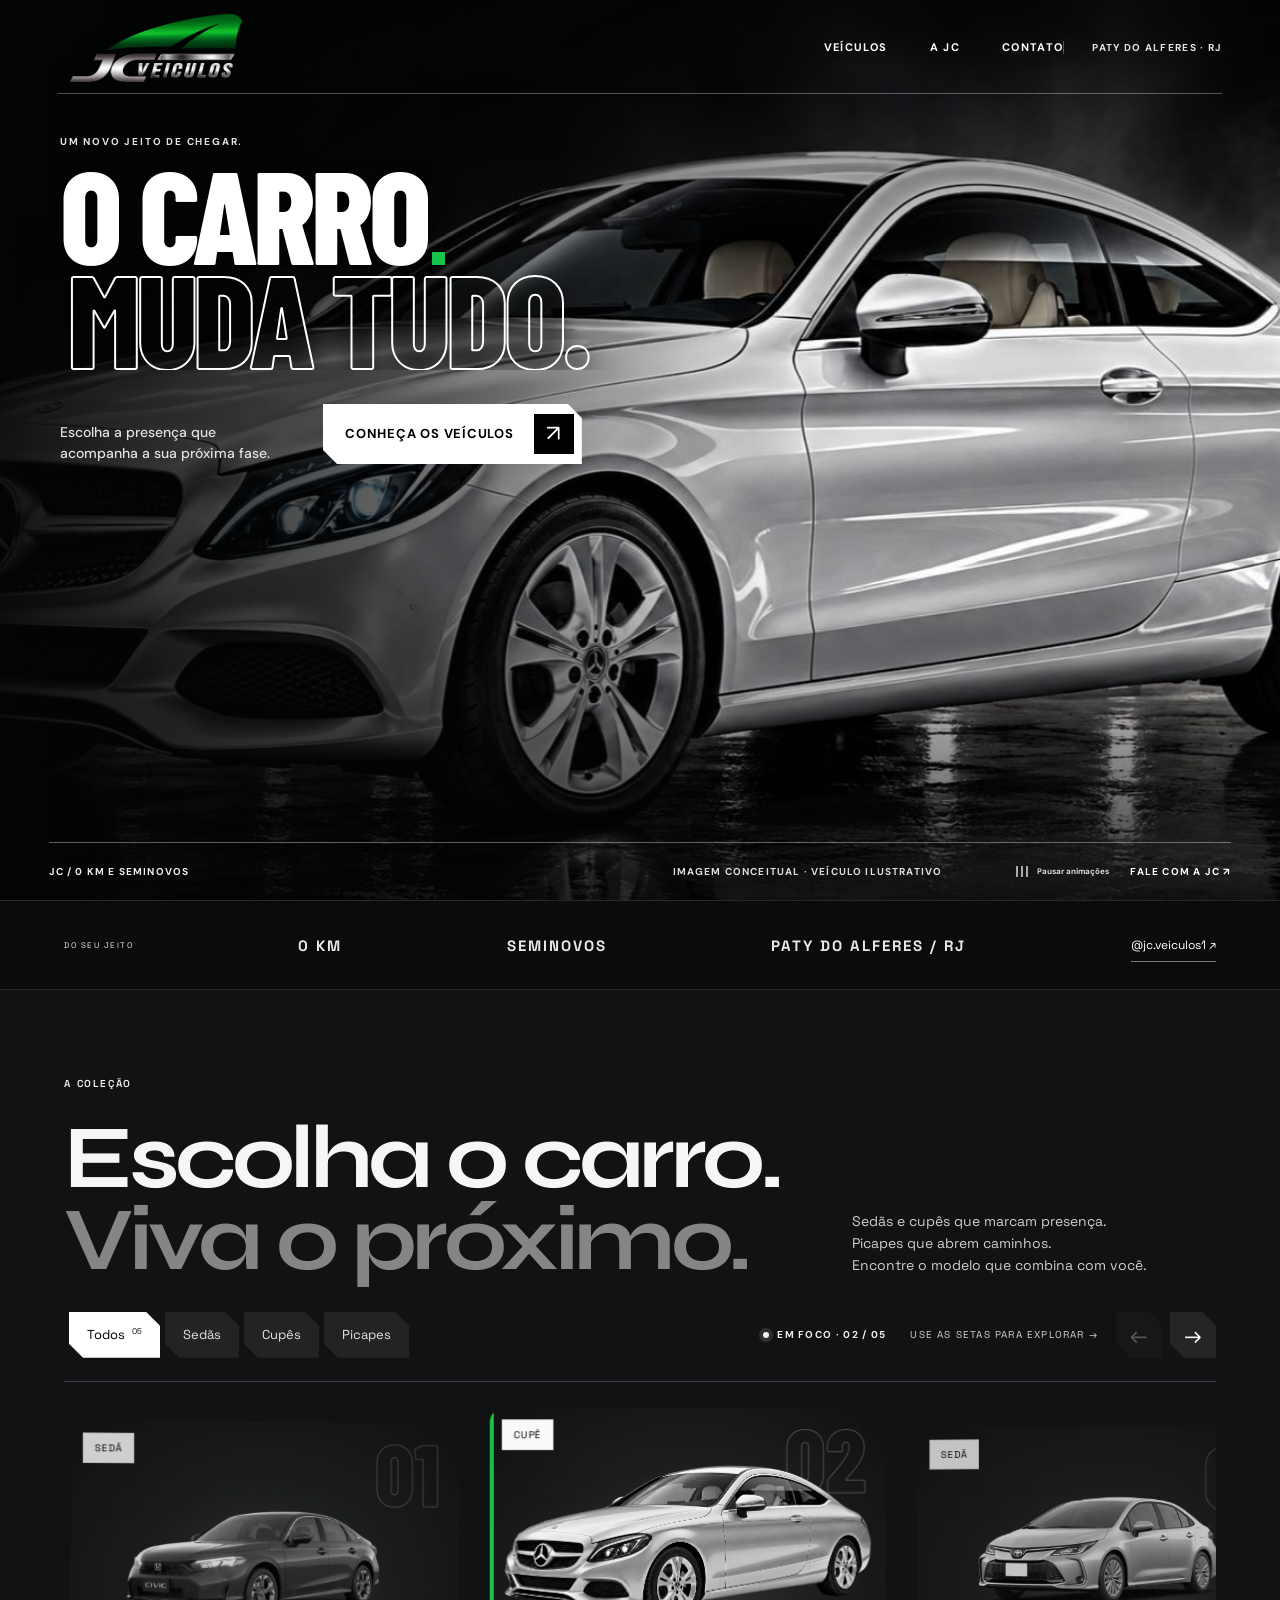
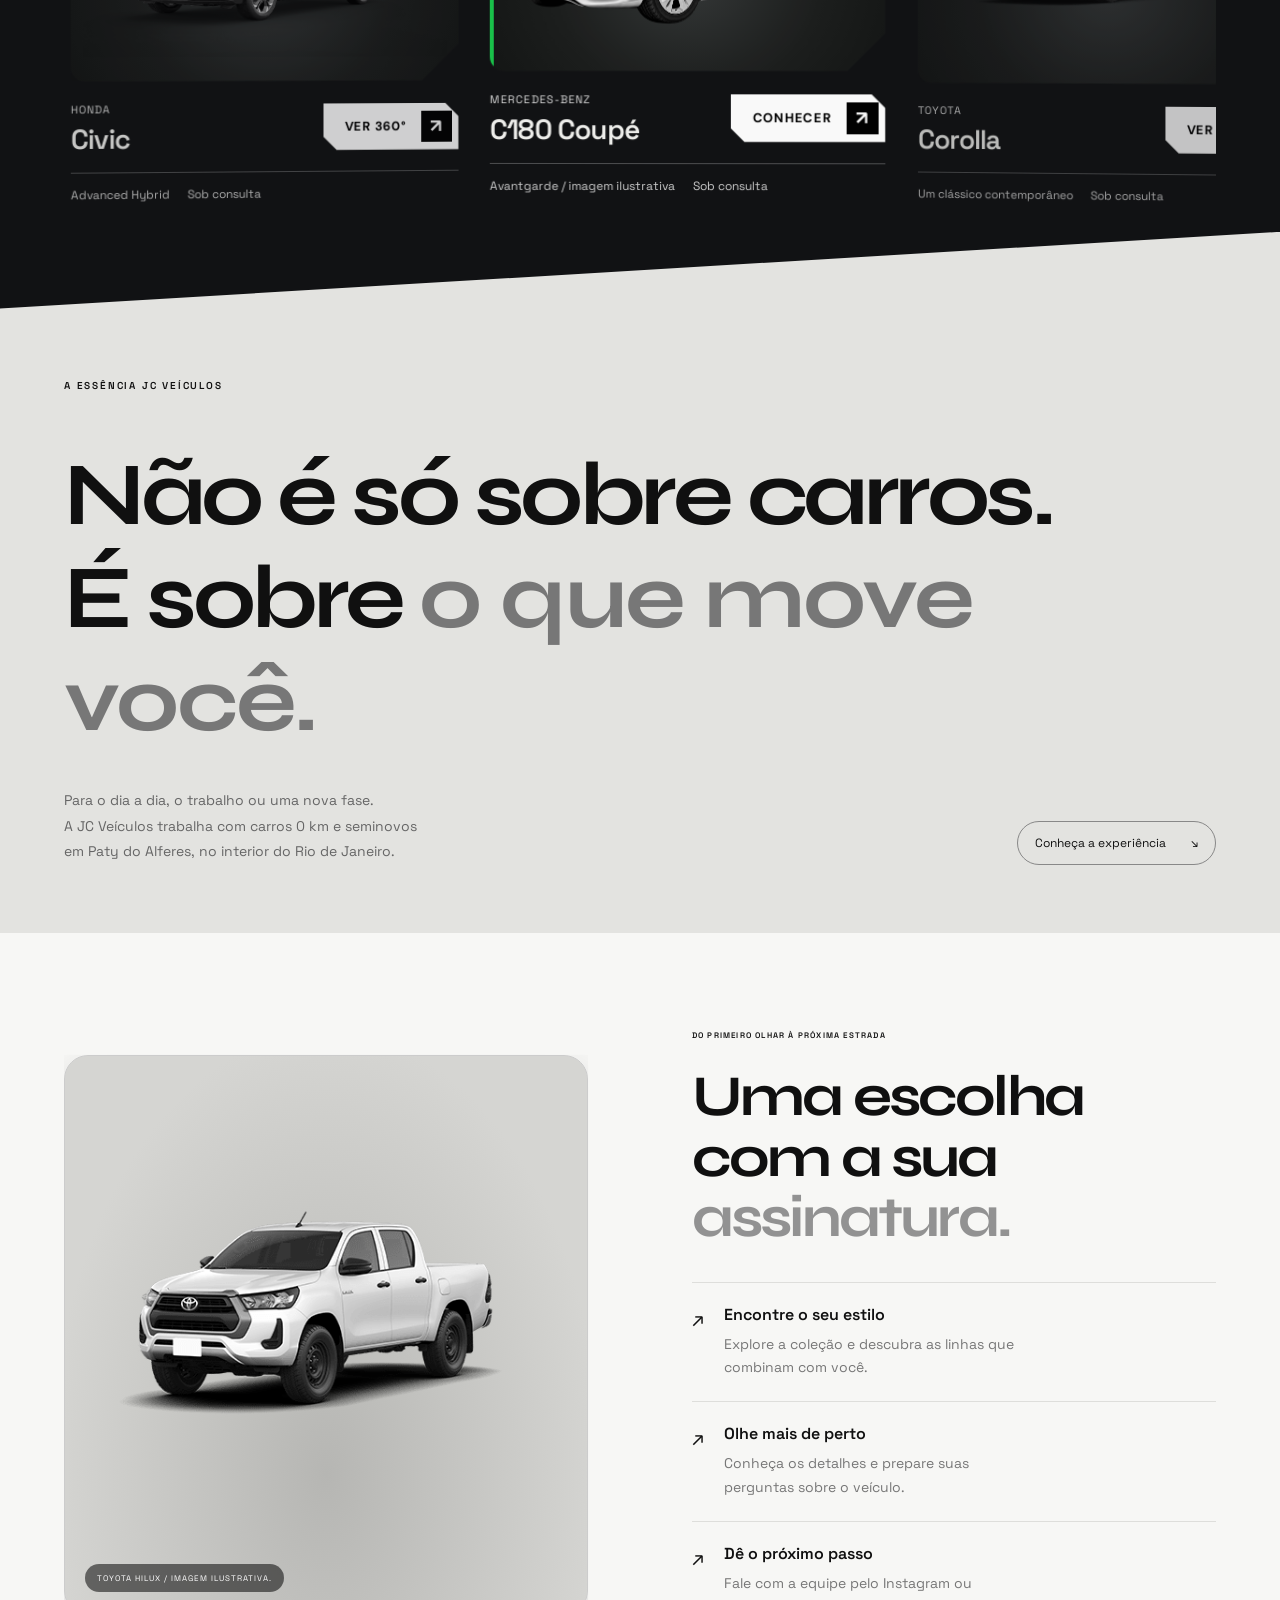
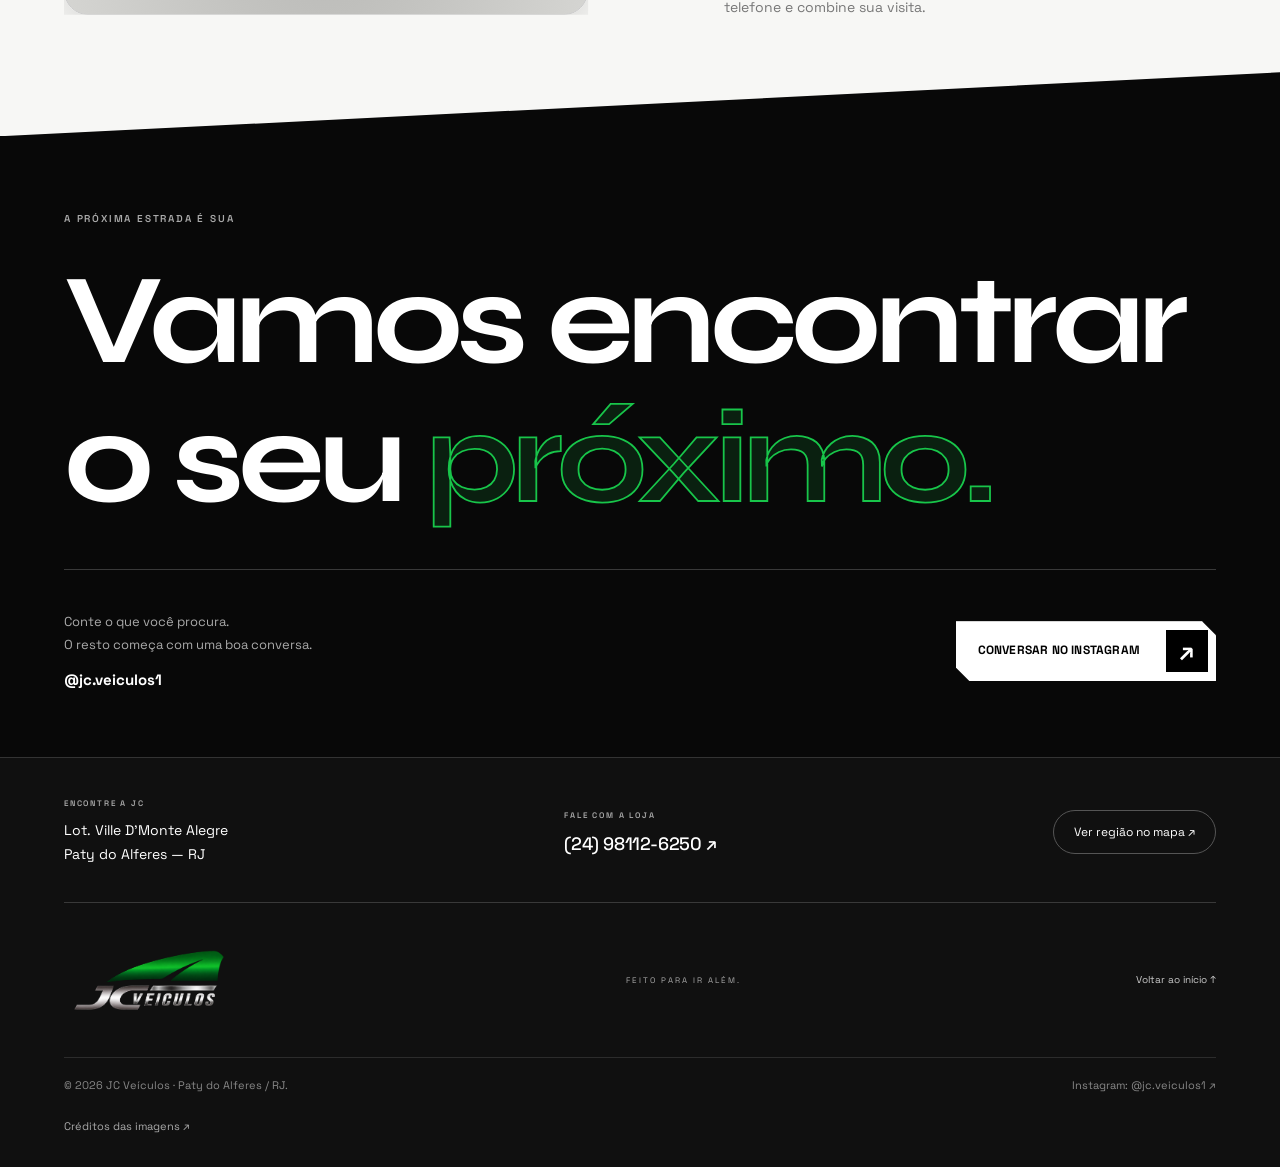
==== commit 890929ad: "Remove aviso e desligar avanço automático dos carros" ====
--- a/index.html
+++ b/index.html
@@ -27,12 +27,12 @@
     <div class="brand-strip" aria-label="JC Veículos em Paty do Alferes"><span>DO SEU JEITO</span><div>0 KM</div><div>SEMINOVOS</div><div>PATY DO ALFERES / RJ</div><a href="https://www.instagram.com/jc.veiculos1/" target="_blank" rel="noopener noreferrer">@jc.veiculos1 ↗</a></div>
     <section class="collection section showroom" id="colecao" aria-labelledby="collection-title"><div class="showroom-pin">
       <div class="section-heading"><div><p class="eyebrow">A COLEÇÃO</p><h2 id="collection-title">Escolha o carro.<br><span class="muted">Viva o próximo.</span></h2></div><p class="section-intro">Sedãs e cupês que marcam presença.<br>Picapes que abrem caminhos.<br>Encontre o modelo que combina com você.</p></div>
-      <div class="collection-toolbar"><div class="filters" role="group" aria-label="Filtrar coleção"><button class="filter active" data-filter="todos" aria-pressed="true">Todos <sup>05</sup></button><button class="filter" data-filter="sedans" aria-pressed="false">Sedãs</button><button class="filter" data-filter="coupes" aria-pressed="false">Cupês</button><button class="filter" data-filter="picapes" aria-pressed="false">Picapes</button></div><div class="showroom-navigation"><span class="showroom-focus" aria-live="off"><span class="focus-dot" aria-hidden="true"></span><span id="showroom-focus-label">EM FOCO · 01 / 05</span></span><span class="demo-label desktop-hint">ROLE PARA EXPLORAR <span aria-hidden="true">→</span></span><span class="demo-label mobile-hint">DESLIZE PARA EXPLORAR <span aria-hidden="true">→</span></span><button class="showroom-arrow" id="showroom-prev" type="button" aria-label="Ver modelo anterior">←</button><button class="showroom-arrow" id="showroom-next" type="button" aria-label="Ver próximo modelo">→</button></div></div>
+      <div class="collection-toolbar"><div class="filters" role="group" aria-label="Filtrar coleção"><button class="filter active" data-filter="todos" aria-pressed="true">Todos <sup>05</sup></button><button class="filter" data-filter="sedans" aria-pressed="false">Sedãs</button><button class="filter" data-filter="coupes" aria-pressed="false">Cupês</button><button class="filter" data-filter="picapes" aria-pressed="false">Picapes</button></div><div class="showroom-navigation"><span class="showroom-focus" aria-live="off"><span class="focus-dot" aria-hidden="true"></span><span id="showroom-focus-label">EM FOCO · 01 / 05</span></span><span class="demo-label desktop-hint">USE AS SETAS PARA EXPLORAR <span aria-hidden="true">→</span></span><span class="demo-label mobile-hint">DESLIZE PARA EXPLORAR <span aria-hidden="true">→</span></span><button class="showroom-arrow" id="showroom-prev" type="button" aria-label="Ver modelo anterior">←</button><button class="showroom-arrow" id="showroom-next" type="button" aria-label="Ver próximo modelo">→</button></div></div>
       <div class="showroom-viewport" role="region" aria-label="Modelos da coleção; use as setas ou deslize" tabindex="0"><div class="cars"><article class="car" data-category="sedans"><div class="car-image"><span class="model-watermark" aria-hidden="true">CIVIC</span><img src="assets/car-civic.png" alt="Imagem ilustrativa de HONDA Civic" loading="lazy" width="1000" height="550"><span class="car-tag">SEDÃ</span></div><div class="car-info"><div><p class="car-make">HONDA</p><h3>Civic</h3></div><button class="text-action" data-car="civic" aria-label="Ver 360 graus de Civic"><span>Ver 360°</span><span class="mini-arrow" aria-hidden="true">↗</span></button></div><div class="car-description"><span>Advanced Hybrid</span><span>Sob consulta</span></div></article>
 <article class="car" data-category="coupes"><div class="car-image"><span class="model-watermark" aria-hidden="true">C180</span><img src="assets/car-c180-coupe.png" alt="Imagem ilustrativa de Mercedes-Benz C180 Coupé 2017" loading="lazy" width="1451" height="1084"><span class="car-tag">CUPÊ</span></div><div class="car-info"><div><p class="car-make">MERCEDES-BENZ</p><h3>C180 Coupé</h3></div><button class="text-action" data-car="c180" aria-label="Ver detalhes de C180 Coupé"><span>Conhecer</span><span class="mini-arrow" aria-hidden="true">↗</span></button></div><div class="car-description"><span>Avantgarde / imagem ilustrativa</span><span>Sob consulta</span></div></article>
 <article class="car" data-category="sedans"><div class="car-image"><span class="model-watermark" aria-hidden="true">COROLLA</span><img src="assets/car-corolla.png" alt="Imagem ilustrativa de TOYOTA Corolla" loading="lazy" width="1000" height="550"><span class="car-tag">SEDÃ</span></div><div class="car-info"><div><p class="car-make">TOYOTA</p><h3>Corolla</h3></div><button class="text-action" data-car="corolla" aria-label="Ver 360 graus de Corolla"><span>Ver 360°</span><span class="mini-arrow" aria-hidden="true">↗</span></button></div><div class="car-description"><span>Um clássico contemporâneo</span><span>Sob consulta</span></div></article>
 <article class="car" data-category="picapes"><div class="car-image"><span class="model-watermark" aria-hidden="true">SAVEIRO</span><img src="assets/car-saveiro.png" alt="Imagem ilustrativa de VOLKSWAGEN Saveiro" loading="lazy" width="1000" height="550"><span class="car-tag">PICAPE</span></div><div class="car-info"><div><p class="car-make">VOLKSWAGEN</p><h3>Saveiro</h3></div><button class="text-action" data-car="saveiro" aria-label="Ver detalhes de Saveiro"><span>Conhecer</span><span class="mini-arrow" aria-hidden="true">↗</span></button></div><div class="car-description"><span>Feita para acompanhar você</span><span>Sob consulta</span></div></article>
-<article class="car" data-category="picapes"><div class="car-image"><span class="model-watermark" aria-hidden="true">HILUX</span><img src="assets/car-hilux.png" alt="Imagem ilustrativa de TOYOTA Hilux" loading="lazy" width="1000" height="550"><span class="car-tag">PICAPE</span></div><div class="car-info"><div><p class="car-make">TOYOTA</p><h3>Hilux</h3></div><button class="text-action" data-car="hilux" aria-label="Ver 360 graus de Hilux"><span>Ver 360°</span><span class="mini-arrow" aria-hidden="true">↗</span></button></div><div class="car-description"><span>Presença em qualquer caminho</span><span>Sob consulta</span></div></article></div></div><p class="collection-note" role="status" id="filter-status">Imagens ilustrativas dos modelos. Consulte a JC Veículos sobre estoque, versões, anos e condições atuais.</p>
+<article class="car" data-category="picapes"><div class="car-image"><span class="model-watermark" aria-hidden="true">HILUX</span><img src="assets/car-hilux.png" alt="Imagem ilustrativa de TOYOTA Hilux" loading="lazy" width="1000" height="550"><span class="car-tag">PICAPE</span></div><div class="car-info"><div><p class="car-make">TOYOTA</p><h3>Hilux</h3></div><button class="text-action" data-car="hilux" aria-label="Ver 360 graus de Hilux"><span>Ver 360°</span><span class="mini-arrow" aria-hidden="true">↗</span></button></div><div class="car-description"><span>Presença em qualquer caminho</span><span>Sob consulta</span></div></article></div></div>
     </div></section>
     <section class="essence section" id="essencia" aria-labelledby="essence-title"><div class="essence-heading"><p class="eyebrow">A ESSÊNCIA JC VEÍCULOS</p></div><h2 id="essence-title">Não é só sobre carros.<br>É sobre <span class="serif">o que move você.</span></h2><div class="essence-bottom"><p>Para o dia a dia, o trabalho ou uma nova fase.<br>A JC Veículos trabalha com carros 0 km e seminovos<br>em Paty do Alferes, no interior do Rio de Janeiro.</p><a class="text-link" href="#experiencia">Conheça a experiência <span aria-hidden="true">↘</span></a></div></section>
     <section class="experience section" id="experiencia" aria-labelledby="experience-title"><div class="experience-image"><img src="assets/car-hilux.png" alt="Imagem ilustrativa de Toyota Hilux" loading="lazy" width="640" height="640"><span>TOYOTA HILUX / IMAGEM ILUSTRATIVA.</span></div><div class="experience-copy"><p class="eyebrow">DO PRIMEIRO OLHAR À PRÓXIMA ESTRADA</p><h2 id="experience-title">Uma escolha<br>com a sua<br><span class="muted">assinatura.</span></h2><div class="experience-item"><span aria-hidden="true">↗</span><div><h3>Encontre o seu estilo</h3><p>Explore a coleção e descubra as linhas que combinam com você.</p></div></div><div class="experience-item"><span aria-hidden="true">↗</span><div><h3>Olhe mais de perto</h3><p>Conheça os detalhes e prepare suas perguntas sobre o veículo.</p></div></div><div class="experience-item"><span aria-hidden="true">↗</span><div><h3>Dê o próximo passo</h3><p>Fale com a equipe pelo Instagram ou telefone e combine sua visita.</p></div></div></div></section>
@@ -42,7 +42,5 @@
   <dialog id="car-dialog" aria-labelledby="dialog-title" aria-describedby="dialog-description"><div class="dialog-header"><span class="eyebrow">JC VEÍCULOS / OLHE MAIS DE PERTO</span><button id="dialog-close" class="close-button" aria-label="Fechar detalhes">×</button></div><img id="dialog-image" src="" alt="" width="900" height="600" hidden><div class="dialog-body"><div class="dialog-heading"><p id="dialog-category" class="eyebrow">REFERÊNCIA DO MODELO</p><span id="dialog-index" class="dialog-index">01 / 05</span></div><h2 id="dialog-title">O que move você?</h2><p id="dialog-description"></p><div class="dialog-facts"><span id="dialog-view-type">Imagem ilustrativa</span><span>Disponibilidade sob consulta</span></div><div class="dialog-contact"><p class="dialog-contact-heading">Gostou deste modelo?</p><label for="interest">Mensagem sugerida</label><textarea id="interest" rows="3"></textarea><p class="contact-note">Copie a mensagem e envie pelo Instagram da loja. Nada é enviado por esta página.</p><div class="dialog-actions"><button id="copy-message" class="copy-action" type="button">Copiar mensagem <span aria-hidden="true">⧉</span></button><a class="button dark" href="https://www.instagram.com/jc.veiculos1/" target="_blank" rel="noopener noreferrer"><span class="button-label">Abrir Instagram</span><span class="button-arrow" aria-hidden="true"><i>↗</i><i>↗</i></span></a></div><p id="copy-status" class="copy-status" role="status" aria-live="polite"></p></div></div></dialog>
 </body>
 </html>
-
-
-
-
+
+
--- a/polish.css
+++ b/polish.css
@@ -15,15 +15,15 @@
 .hero h1{font-size:clamp(48px,5.2vw,84px);letter-spacing:-3px;max-width:none;line-height:1.12}
 .hero h1 .hero-line{display:block;white-space:nowrap}
 @media(max-width:1000px){.hero h1{font-size:5.3vw;letter-spacing:-2px}}
-@media(max-width:700px){.hero h1{font-size:8.5vw;letter-spacing:-1.5px;margin-top:38px}}
-.spin-viewer{padding:0 22px 20px;background:#111;color:white}.spin-viewer[hidden],.spin-viewer [hidden]{display:none}.spin-stage{position:relative;aspect-ratio:3/2;touch-action:pan-y;cursor:grab}.spin-stage:active{cursor:grabbing}.spin-stage img{width:100%;height:100%;object-fit:contain;user-select:none;filter:grayscale(1)}.spin-badge{position:absolute;right:12px;top:12px;background:#111b;border:1px solid #777;border-radius:99px;padding:8px 14px;font-size:13px}.spin-controls{display:flex;align-items:center;gap:14px;margin-top:14px}.spin-controls label{flex:1;font-size:11px}.spin-controls input{display:block;width:100%;margin-top:12px;accent-color:#ddd;min-height:28px}.spin-controls button,.spin-retry{background:#222;color:#fff;min-width:44px;min-height:44px;cursor:pointer}.spin-controls button:hover,.spin-retry:hover{background:#444}.spin-status{font-size:11px;line-height:1.6;min-height:36px;color:#ccc}.spin-controls input:focus-visible,.spin-viewer button:focus-visible{outline:2px solid white;outline-offset:4px}
+@media(max-width:700px){.hero h1{font-size:8.5vw;letter-spacing:-1.5px;margin-top:38px}}
+.spin-viewer{padding:0 22px 20px;background:#111;color:white}.spin-viewer[hidden],.spin-viewer [hidden]{display:none}.spin-stage{position:relative;aspect-ratio:3/2;touch-action:pan-y;cursor:grab}.spin-stage:active{cursor:grabbing}.spin-stage img{width:100%;height:100%;object-fit:contain;user-select:none;filter:grayscale(1)}.spin-badge{position:absolute;right:12px;top:12px;background:#111b;border:1px solid #777;border-radius:99px;padding:8px 14px;font-size:13px}.spin-controls{display:flex;align-items:center;gap:14px;margin-top:14px}.spin-controls label{flex:1;font-size:11px}.spin-controls input{display:block;width:100%;margin-top:12px;accent-color:#ddd;min-height:28px}.spin-controls button,.spin-retry{background:#222;color:#fff;min-width:44px;min-height:44px;cursor:pointer}.spin-controls button:hover,.spin-retry:hover{background:#444}.spin-status{font-size:11px;line-height:1.6;min-height:36px;color:#ccc}.spin-controls input:focus-visible,.spin-viewer button:focus-visible{outline:2px solid white;outline-offset:4px}
 /* Model cutouts: quiet showroom surfaces, no advertising collages. */
 .hero{overflow:hidden;min-height:710px}.hero-photo{border:0;box-shadow:none;border-radius:0;transform:none;animation:cutout-float 7s ease-in-out infinite alternate;width:62%;height:400px;top:150px;right:-2%;overflow:visible}.hero-photo:before{content:'';position:absolute;inset:-60px -20px;background:radial-gradient(ellipse,#7773,transparent 65%);z-index:-1}.hero-photo img{object-fit:contain;filter:grayscale(1) brightness(1.3);position:relative;z-index:1}.hero-model{position:absolute;top:10px;right:18%;font:800 clamp(70px,9vw,140px) var(--display);letter-spacing:-8px;color:#ffffff08;line-height:1;white-space:nowrap}.hero h1{font-size:clamp(48px,4.6vw,78px)}.photo-index{bottom:-3px;right:12%;color:#aaa;letter-spacing:1.4px;font-size:8px}.hero-bottom{margin-bottom:135px}.cars{grid-template-columns:repeat(6,minmax(0,1fr));gap:38px 24px}.car{grid-column:span 2}.car:nth-child(n+4){grid-column:span 3}.car-image{aspect-ratio:1.45;background:radial-gradient(ellipse at 50% 72%,#dededb,#f0f0ee 70%);border-color:#dededb;border-radius:20px;overflow:hidden}.car-image img{object-fit:contain;width:94%;height:92%;margin:4% auto 0;position:relative;z-index:1;filter:grayscale(1);}.car-image:hover img{filter:grayscale(1);transform:translateY(-5px) scale(1.03)}.model-watermark{position:absolute;left:5%;right:5%;top:19%;font:800 clamp(35px,4.7vw,74px) var(--display);color:#00000007;letter-spacing:-3px;white-space:nowrap;line-height:1}.car-tag{background:#ffffffb0;color:#111;border:1px solid #ddd;padding:8px 11px}.car-view{position:absolute;bottom:13px;right:13px;background:#111;color:white;border-radius:99px;font-size:9px;padding:10px 13px;z-index:2;display:flex;align-items:center;gap:13px;box-shadow:0 4px 10px #0002}.car-view>span{font-size:16px;transition:transform .3s}.car-image:hover .car-view>span{transform:rotate(45deg)}.car-info{align-items:center;gap:12px}.car h3{font-size:24px}.car-description{line-height:1.6;font-size:10px}.collection-note{max-width:720px;line-height:1.8}.experience-image{height:560px;background:radial-gradient(ellipse at 50% 75%,#b6b6b3,#d5d5d2 75%);display:flex;align-items:center;transform:none;border:1px solid #ccc}.experience-image img{height:auto;object-fit:contain;filter:grayscale(1);transform:scale(1.08)}.experience-image span{font-size:8px;letter-spacing:1px}.spin-stage canvas{width:100%;height:100%;display:block;filter:grayscale(1);pointer-events:none}.spin-stage{overflow:hidden}.spin-viewer{background:radial-gradient(ellipse at center,#f0f0ee,#d6d6d3);color:#111;padding-top:16px}.spin-controls button,.spin-retry{background:#111;color:white}.spin-status{color:#444}.spin-controls input{accent-color:#111}.spin-controls input:focus-visible,.spin-viewer button:focus-visible{outline-color:#111}.spin-badge{background:#111;color:white;border-color:#444}.image-credits{margin-top:25px;font-size:10px;color:#aaa}.image-credits a:hover{color:white;text-decoration:underline}#dialog-image{background:#e8e8e5;filter:grayscale(1)}
 @keyframes cutout-float{to{transform:translateY(-10px)}}
 @media(max-width:1000px){.hero h1{font-size:5vw}.hero-photo{width:65%;top:200px;right:-7%;height:350px}.car-info{align-items:flex-start}.car h3{font-size:21px}.car-image{aspect-ratio:1.2}}
-@media(max-width:700px){.hero{min-height:730px}.hero h1{font-size:8.5vw}.hero-photo{width:106%;height:280px;top:auto;bottom:100px;right:-6%}.hero-model{font-size:22vw;top:0;right:20%;letter-spacing:-5px}.photo-index{bottom:0;right:15%;font-size:6px}.hero-bottom{margin-bottom:0}.hero-foot{bottom:24px}.cars{grid-template-columns:minmax(0,1fr);gap:30px}.car,.car:nth-child(n+4){grid-column:auto}.car-image{aspect-ratio:1.4}.model-watermark{font-size:17vw}.car-info{flex-direction:row;align-items:center}.car h3{font-size:26px}.car-description{font-size:10px}.car-view{font-size:9px}.experience-image{height:360px}.spin-viewer{padding:12px 14px 15px}.spin-controls{gap:10px}.spin-controls label{font-size:10px}.spin-status{font-size:10px}}
-.dialog-header{position:sticky;top:0;z-index:4;background:var(--paper,#f7f7f5)}@media(min-width:701px){.hero-photo .photo-index{bottom:45px}}
-.car-image{cursor:default}.contact-main{display:block}.contact-main h2{max-width:100%}
+@media(max-width:700px){.hero{min-height:730px}.hero h1{font-size:8.5vw}.hero-photo{width:106%;height:280px;top:auto;bottom:100px;right:-6%}.hero-model{font-size:22vw;top:0;right:20%;letter-spacing:-5px}.photo-index{bottom:0;right:15%;font-size:6px}.hero-bottom{margin-bottom:0}.hero-foot{bottom:24px}.cars{grid-template-columns:minmax(0,1fr);gap:30px}.car,.car:nth-child(n+4){grid-column:auto}.car-image{aspect-ratio:1.4}.model-watermark{font-size:17vw}.car-info{flex-direction:row;align-items:center}.car h3{font-size:26px}.car-description{font-size:10px}.car-view{font-size:9px}.experience-image{height:360px}.spin-viewer{padding:12px 14px 15px}.spin-controls{gap:10px}.spin-controls label{font-size:10px}.spin-status{font-size:10px}}
+.dialog-header{position:sticky;top:0;z-index:4;background:var(--paper,#f7f7f5)}@media(min-width:701px){.hero-photo .photo-index{bottom:45px}}
+.car-image{cursor:default}.contact-main{display:block}.contact-main h2{max-width:100%}
 
 /* A single, legible signature and a quieter direct contact action. */
 .header .wordmark{gap:12px;white-space:nowrap;letter-spacing:0}
@@ -66,8 +66,8 @@
 .hero-bottom{animation:jc-headline-arrive .75s .38s both}
 .hero-photo img{animation:jc-car-arrive 1.35s .14s cubic-bezier(.16,1,.3,1) both}
 
-.collection.showroom{height:calc(100svh + 880px);min-height:1450px;padding:0 5%;background:#111214;color:#f4f4f1;position:relative;overflow:clip}
-.showroom-pin{position:sticky;top:0;height:100svh;min-height:670px;display:flex;flex-direction:column;justify-content:center;padding:30px 0 22px}
+.collection.showroom{height:auto;min-height:0;padding:86px 5% 92px;background:#111214;color:#f4f4f1;position:relative;overflow:hidden}
+.showroom-pin{position:relative;top:auto;height:auto;min-height:0;display:flex;flex-direction:column;justify-content:flex-start;padding:0}
 .showroom .section-heading{margin-bottom:25px}
 .showroom .section h2,.showroom h2{font-size:clamp(36px,4.2vw,62px);color:#f6f6f4}
 .showroom .muted{color:#858586}
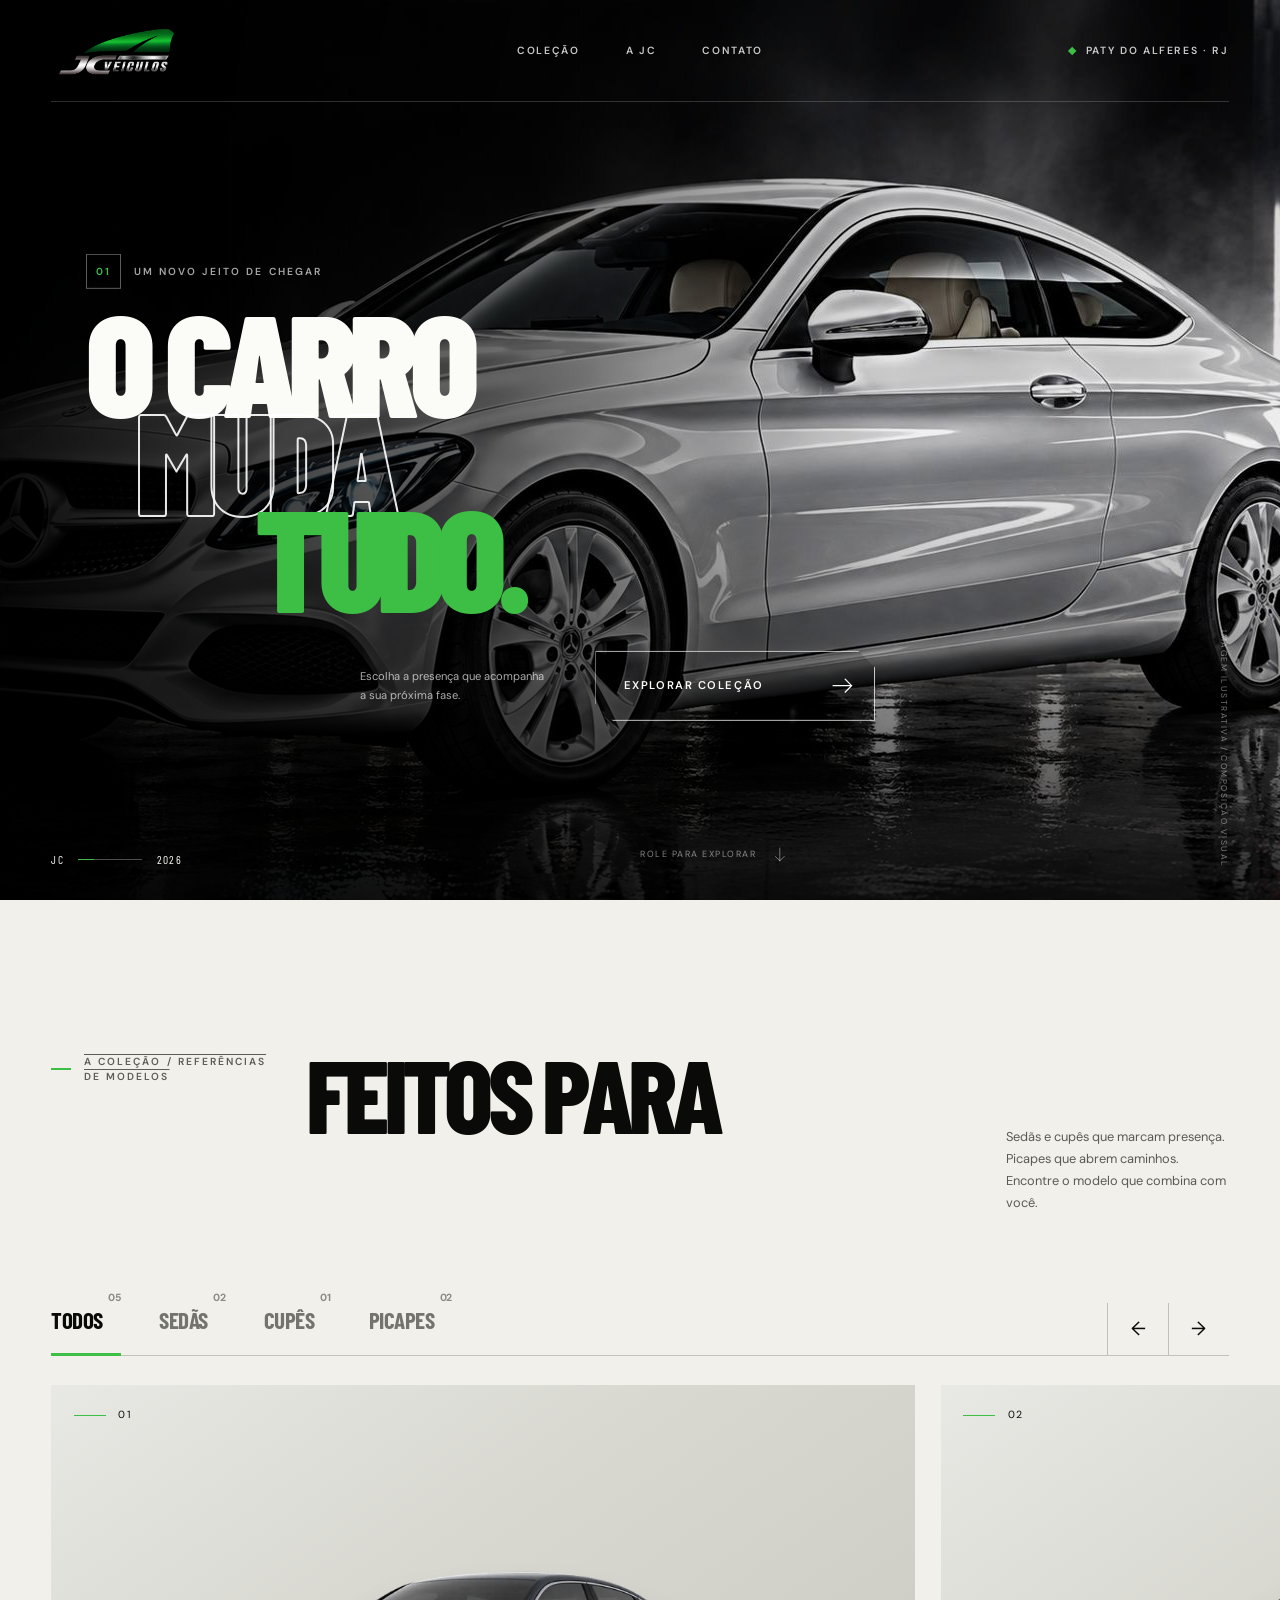
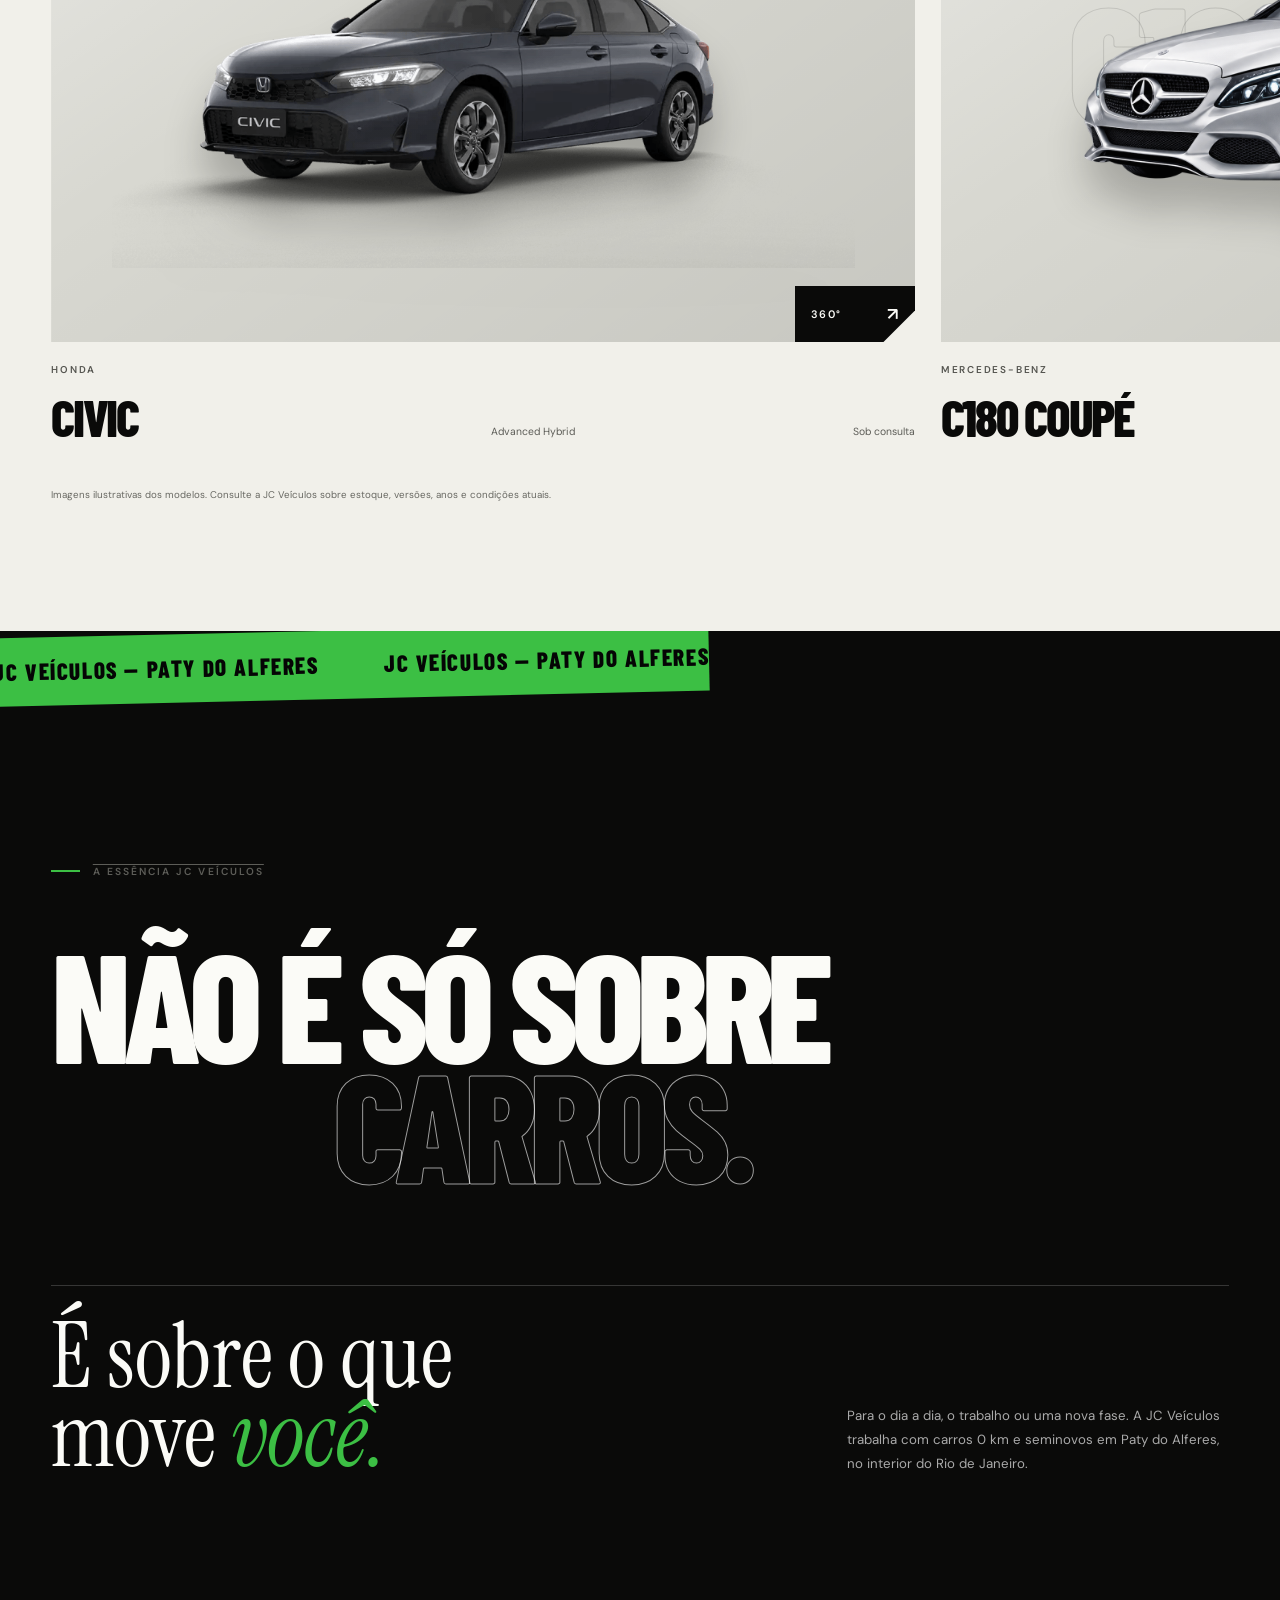
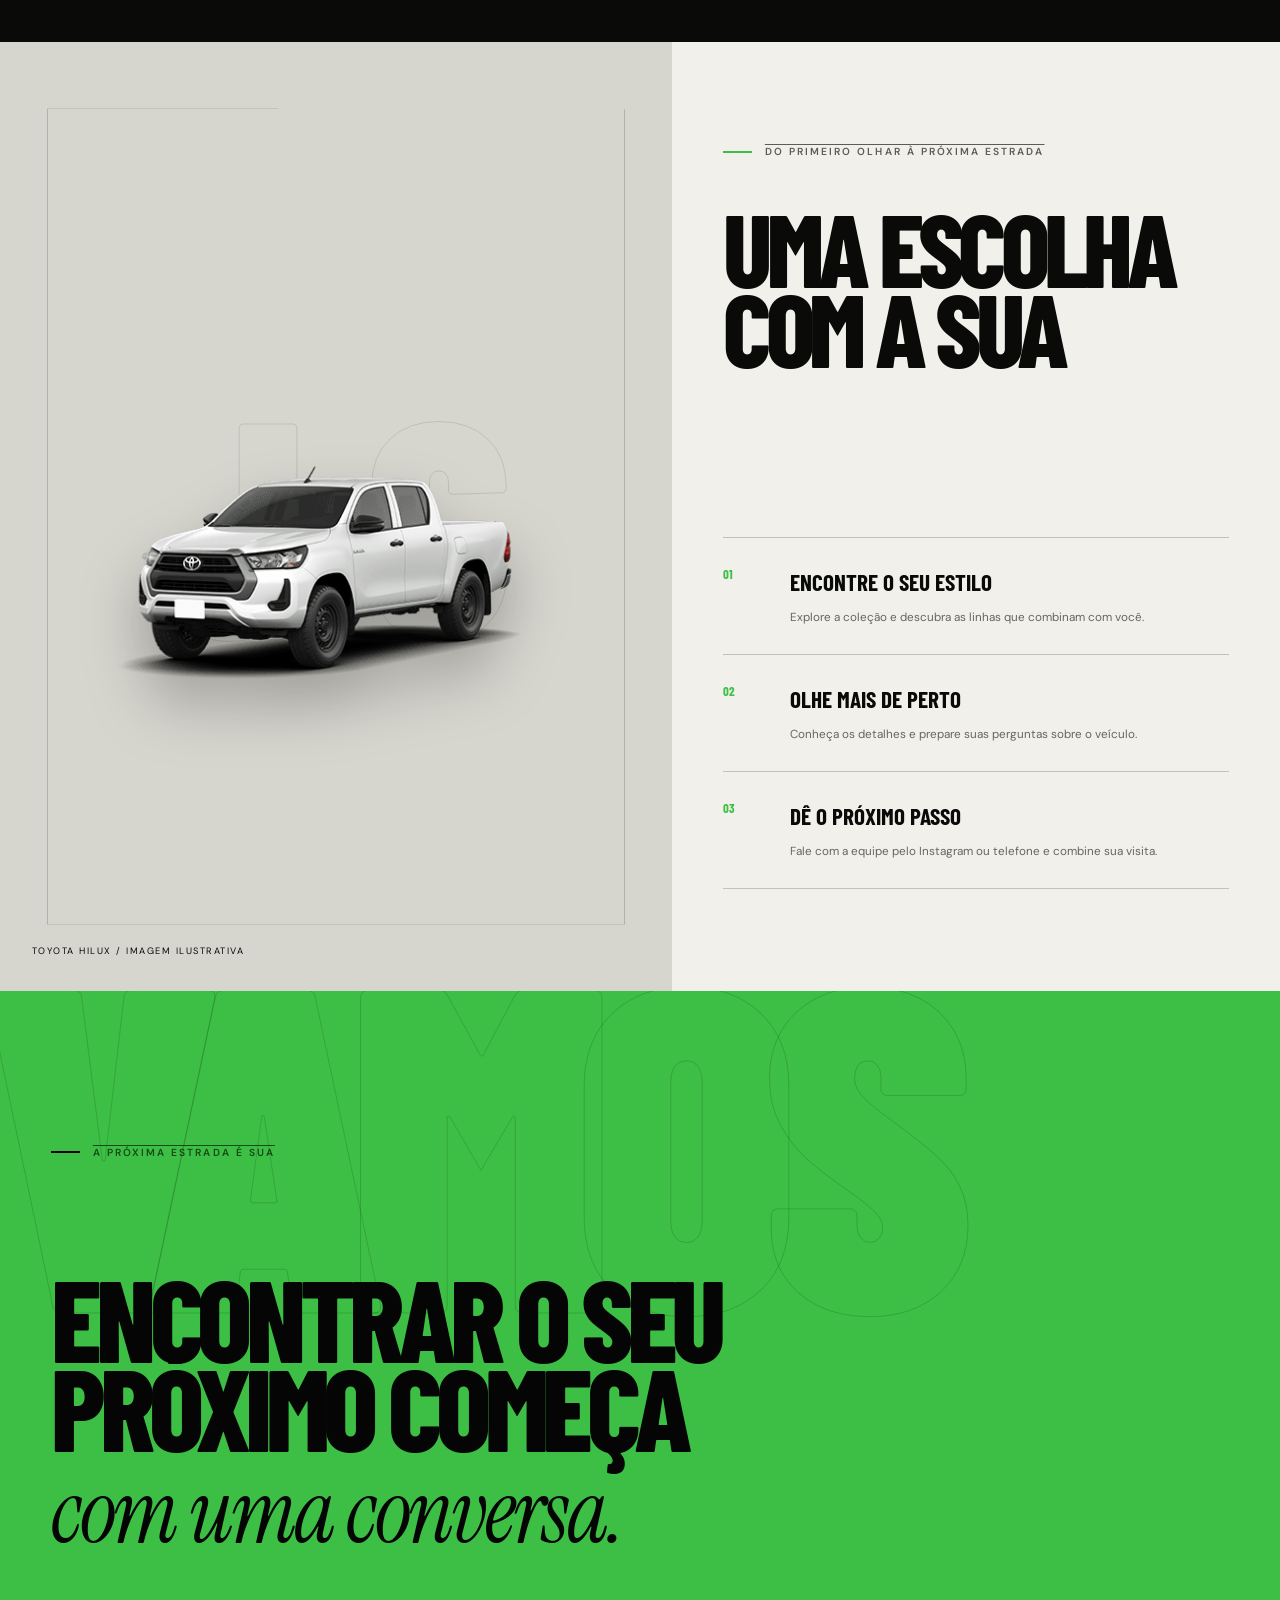
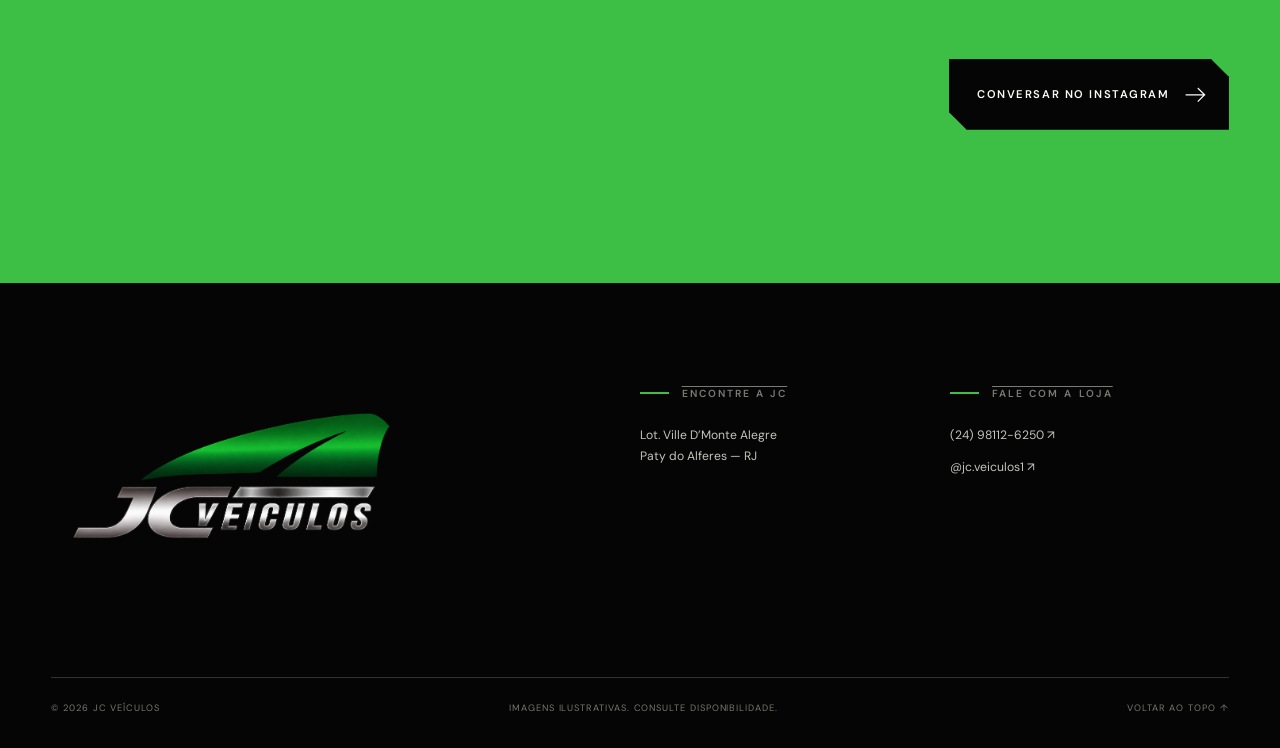
==== commit 55f2953d: "Deploy JC Veículos Figma Make landing page" ====
--- a/index.html
+++ b/index.html
@@ -1,46 +1,44 @@
 <!doctype html>
 <html lang="pt-BR">
-<head>
-  <meta charset="UTF-8"><meta name="viewport" content="width=device-width, initial-scale=1">
-  <meta name="description" content="JC Veículos: carros 0 km e seminovos em Paty do Alferes, RJ. Explore modelos e fale com a nossa equipe.">
-  <meta name="theme-color" content="#080808"><title>JC Veículos — O carro muda tudo.</title>
-  <link rel="icon" type="image/png" href="assets/jc-favicon.png">
-  <link rel="preconnect" href="https://fonts.googleapis.com"><link rel="preconnect" href="https://fonts.gstatic.com" crossorigin><link href="https://fonts.googleapis.com/css2?family=Barlow+Condensed:wght@600;700;800&family=DM+Sans:wght@400;500;600;700&family=Space+Grotesk:wght@400;500;600;700&family=Syne:wght@700;800&display=optional" rel="stylesheet"><link rel="stylesheet" href="style.css?v=20261004-models"><link rel="stylesheet" href="polish.css?v=20261004-showroom"><link rel="stylesheet" href="hero.css?v=20261005-studio-1"><link rel="stylesheet" href="preview.css?v=20261005-priority2"><link rel="stylesheet" href="evolution.css?v=20261005-refined-1"><script src="script.js?v=20261005-studio-1" defer></script><script src="spin-data.js?v=20261005-refined-1" defer></script><script src="spin.js?v=20261004-models" defer></script><script src="preview.js?v=20261005-priority2" defer></script><script src="evolution.js?v=20261005-refined-1" defer></script>
-</head>
-<body>
-  <div class="scroll-meter" aria-hidden="true"></div>
-  <a class="skip" href="#colecao">Pular para a coleção</a>
-  <header class="header site-header">
-    <a class="wordmark brand-image" href="#inicio" aria-label="JC Veículos, início"><img src="assets/jc-logo-transparent.png" alt="JC Veículos" width="1774" height="887"></a>
-    <nav aria-label="Navegação principal"><a href="#colecao">Veículos</a><a href="#essencia">A JC</a><a href="#contato">Contato</a></nav>
-    <span class="header-location">PATY DO ALFERES · RJ</span>
-    <button class="menu-button" aria-expanded="false" aria-controls="mobile-nav" aria-label="Abrir menu"><span></span><span></span></button>
-  </header>
-  <nav id="mobile-nav" class="mobile-nav" aria-label="Navegação móvel" hidden><a href="#colecao">Coleção</a><a href="#essencia">Nossa essência</a><a href="#experiencia">Experiência</a><a href="#contato">Vamos conversar ↗</a></nav>
-  <main>
-    <section class="hero cinematic-hero studio-hero" id="inicio" aria-labelledby="hero-title">
-      <div class="hero-backdrop" aria-hidden="true"></div><div class="hero-shade" aria-hidden="true"></div><div class="hero-light-sweep" aria-hidden="true"></div>
-      <div class="hero-copy"><p class="hero-kicker">UM NOVO JEITO DE CHEGAR.</p><h1 id="hero-title"><span>O CARRO</span><em>MUDA TUDO.</em></h1><div class="hero-message"><p>Escolha a presença que acompanha a sua próxima fase.</p><a class="hero-primary" href="#colecao">Conheça os veículos <span aria-hidden="true">↗</span></a></div></div>
-      <span class="hero-vertical" aria-hidden="true">C180 COUPÉ / JC VEÍCULOS / PATY DO ALFERES</span>
-      <div class="hero-foot"><span class="hero-address">JC / 0 KM E SEMINOVOS</span><span class="hero-caption">IMAGEM CONCEITUAL · VEÍCULO ILUSTRATIVO</span><div class="hero-foot-actions"><button id="motion-toggle" class="motion-toggle" type="button" aria-pressed="false" aria-label="Pausar animações"><span class="motion-bars" aria-hidden="true"><i></i><i></i><i></i></span><span class="motion-label">Pausar animações</span></button><a class="hero-contact" href="https://www.instagram.com/jc.veiculos1/" target="_blank" rel="noopener noreferrer">FALE COM A JC ↗</a></div></div>
-    </section>
-    <div class="brand-strip" aria-label="JC Veículos em Paty do Alferes"><span>DO SEU JEITO</span><div>0 KM</div><div>SEMINOVOS</div><div>PATY DO ALFERES / RJ</div><a href="https://www.instagram.com/jc.veiculos1/" target="_blank" rel="noopener noreferrer">@jc.veiculos1 ↗</a></div>
-    <section class="collection section showroom" id="colecao" aria-labelledby="collection-title"><div class="showroom-pin">
-      <div class="section-heading"><div><p class="eyebrow">A COLEÇÃO</p><h2 id="collection-title">Escolha o carro.<br><span class="muted">Viva o próximo.</span></h2></div><p class="section-intro">Sedãs e cupês que marcam presença.<br>Picapes que abrem caminhos.<br>Encontre o modelo que combina com você.</p></div>
-      <div class="collection-toolbar"><div class="filters" role="group" aria-label="Filtrar coleção"><button class="filter active" data-filter="todos" aria-pressed="true">Todos <sup>05</sup></button><button class="filter" data-filter="sedans" aria-pressed="false">Sedãs</button><button class="filter" data-filter="coupes" aria-pressed="false">Cupês</button><button class="filter" data-filter="picapes" aria-pressed="false">Picapes</button></div><div class="showroom-navigation"><span class="showroom-focus" aria-live="off"><span class="focus-dot" aria-hidden="true"></span><span id="showroom-focus-label">EM FOCO · 01 / 05</span></span><span class="demo-label desktop-hint">USE AS SETAS PARA EXPLORAR <span aria-hidden="true">→</span></span><span class="demo-label mobile-hint">DESLIZE PARA EXPLORAR <span aria-hidden="true">→</span></span><button class="showroom-arrow" id="showroom-prev" type="button" aria-label="Ver modelo anterior">←</button><button class="showroom-arrow" id="showroom-next" type="button" aria-label="Ver próximo modelo">→</button></div></div>
-      <div class="showroom-viewport" role="region" aria-label="Modelos da coleção; use as setas ou deslize" tabindex="0"><div class="cars"><article class="car" data-category="sedans"><div class="car-image"><span class="model-watermark" aria-hidden="true">CIVIC</span><img src="assets/car-civic.png" alt="Imagem ilustrativa de HONDA Civic" loading="lazy" width="1000" height="550"><span class="car-tag">SEDÃ</span></div><div class="car-info"><div><p class="car-make">HONDA</p><h3>Civic</h3></div><button class="text-action" data-car="civic" aria-label="Ver 360 graus de Civic"><span>Ver 360°</span><span class="mini-arrow" aria-hidden="true">↗</span></button></div><div class="car-description"><span>Advanced Hybrid</span><span>Sob consulta</span></div></article>
-<article class="car" data-category="coupes"><div class="car-image"><span class="model-watermark" aria-hidden="true">C180</span><img src="assets/car-c180-coupe.png" alt="Imagem ilustrativa de Mercedes-Benz C180 Coupé 2017" loading="lazy" width="1451" height="1084"><span class="car-tag">CUPÊ</span></div><div class="car-info"><div><p class="car-make">MERCEDES-BENZ</p><h3>C180 Coupé</h3></div><button class="text-action" data-car="c180" aria-label="Ver detalhes de C180 Coupé"><span>Conhecer</span><span class="mini-arrow" aria-hidden="true">↗</span></button></div><div class="car-description"><span>Avantgarde / imagem ilustrativa</span><span>Sob consulta</span></div></article>
-<article class="car" data-category="sedans"><div class="car-image"><span class="model-watermark" aria-hidden="true">COROLLA</span><img src="assets/car-corolla.png" alt="Imagem ilustrativa de TOYOTA Corolla" loading="lazy" width="1000" height="550"><span class="car-tag">SEDÃ</span></div><div class="car-info"><div><p class="car-make">TOYOTA</p><h3>Corolla</h3></div><button class="text-action" data-car="corolla" aria-label="Ver 360 graus de Corolla"><span>Ver 360°</span><span class="mini-arrow" aria-hidden="true">↗</span></button></div><div class="car-description"><span>Um clássico contemporâneo</span><span>Sob consulta</span></div></article>
-<article class="car" data-category="picapes"><div class="car-image"><span class="model-watermark" aria-hidden="true">SAVEIRO</span><img src="assets/car-saveiro.png" alt="Imagem ilustrativa de VOLKSWAGEN Saveiro" loading="lazy" width="1000" height="550"><span class="car-tag">PICAPE</span></div><div class="car-info"><div><p class="car-make">VOLKSWAGEN</p><h3>Saveiro</h3></div><button class="text-action" data-car="saveiro" aria-label="Ver detalhes de Saveiro"><span>Conhecer</span><span class="mini-arrow" aria-hidden="true">↗</span></button></div><div class="car-description"><span>Feita para acompanhar você</span><span>Sob consulta</span></div></article>
-<article class="car" data-category="picapes"><div class="car-image"><span class="model-watermark" aria-hidden="true">HILUX</span><img src="assets/car-hilux.png" alt="Imagem ilustrativa de TOYOTA Hilux" loading="lazy" width="1000" height="550"><span class="car-tag">PICAPE</span></div><div class="car-info"><div><p class="car-make">TOYOTA</p><h3>Hilux</h3></div><button class="text-action" data-car="hilux" aria-label="Ver 360 graus de Hilux"><span>Ver 360°</span><span class="mini-arrow" aria-hidden="true">↗</span></button></div><div class="car-description"><span>Presença em qualquer caminho</span><span>Sob consulta</span></div></article></div></div>
-    </div></section>
-    <section class="essence section" id="essencia" aria-labelledby="essence-title"><div class="essence-heading"><p class="eyebrow">A ESSÊNCIA JC VEÍCULOS</p></div><h2 id="essence-title">Não é só sobre carros.<br>É sobre <span class="serif">o que move você.</span></h2><div class="essence-bottom"><p>Para o dia a dia, o trabalho ou uma nova fase.<br>A JC Veículos trabalha com carros 0 km e seminovos<br>em Paty do Alferes, no interior do Rio de Janeiro.</p><a class="text-link" href="#experiencia">Conheça a experiência <span aria-hidden="true">↘</span></a></div></section>
-    <section class="experience section" id="experiencia" aria-labelledby="experience-title"><div class="experience-image"><img src="assets/car-hilux.png" alt="Imagem ilustrativa de Toyota Hilux" loading="lazy" width="640" height="640"><span>TOYOTA HILUX / IMAGEM ILUSTRATIVA.</span></div><div class="experience-copy"><p class="eyebrow">DO PRIMEIRO OLHAR À PRÓXIMA ESTRADA</p><h2 id="experience-title">Uma escolha<br>com a sua<br><span class="muted">assinatura.</span></h2><div class="experience-item"><span aria-hidden="true">↗</span><div><h3>Encontre o seu estilo</h3><p>Explore a coleção e descubra as linhas que combinam com você.</p></div></div><div class="experience-item"><span aria-hidden="true">↗</span><div><h3>Olhe mais de perto</h3><p>Conheça os detalhes e prepare suas perguntas sobre o veículo.</p></div></div><div class="experience-item"><span aria-hidden="true">↗</span><div><h3>Dê o próximo passo</h3><p>Fale com a equipe pelo Instagram ou telefone e combine sua visita.</p></div></div></div></section>
-    <section class="contact section" id="contato" aria-labelledby="contact-title"><p class="eyebrow">A PRÓXIMA ESTRADA É SUA</p><div class="contact-main"><h2 id="contact-title">Vamos encontrar<br>o seu <span class="outline">próximo.</span></h2></div><div class="contact-bottom"><p>Conte o que você procura.<br>O resto começa com uma boa conversa.<br><span class="instagram-handle">@jc.veiculos1</span></p><a class="button light" href="https://www.instagram.com/jc.veiculos1/" target="_blank" rel="noopener noreferrer"><span class="button-label">Conversar no Instagram</span><span class="button-arrow" aria-hidden="true"><i>↗</i><i>↗</i></span></a></div></section>
-  </main>
-  <footer><div class="store-details"><div><span class="eyebrow">ENCONTRE A JC</span><p>Lot. Ville D’Monte Alegre<br>Paty do Alferes — RJ</p></div><a href="tel:+5524981126250"><span class="eyebrow">FALE COM A LOJA</span><strong>(24) 98112-6250 <span aria-hidden="true">↗</span></strong></a><a class="location-link" href="https://www.google.com/maps/search/?api=1&amp;query=Lot.+Ville+D%27Monte+Alegre%2C+Paty+do+Alferes%2C+RJ" target="_blank" rel="noopener noreferrer">Ver região no mapa ↗</a></div><div class="footer-top"><a class="wordmark footer-brand" href="#inicio" aria-label="JC Veículos, voltar ao início"><img src="assets/jc-logo-transparent.png" alt="JC Veículos" width="1774" height="887"></a><span>FEITO PARA IR ALÉM.</span><a href="#inicio">Voltar ao início ↑</a></div><div class="footer-bottom"><span>© <span id="year">2026</span> JC Veículos · Paty do Alferes / RJ.</span><span><a href="https://www.instagram.com/jc.veiculos1/" target="_blank" rel="noopener noreferrer">Instagram: @jc.veiculos1 ↗</a></span></div><p class="image-credits"><a href="imagens.html">Créditos das imagens ↗</a></p></footer>
-  <dialog id="car-dialog" aria-labelledby="dialog-title" aria-describedby="dialog-description"><div class="dialog-header"><span class="eyebrow">JC VEÍCULOS / OLHE MAIS DE PERTO</span><button id="dialog-close" class="close-button" aria-label="Fechar detalhes">×</button></div><img id="dialog-image" src="" alt="" width="900" height="600" hidden><div class="dialog-body"><div class="dialog-heading"><p id="dialog-category" class="eyebrow">REFERÊNCIA DO MODELO</p><span id="dialog-index" class="dialog-index">01 / 05</span></div><h2 id="dialog-title">O que move você?</h2><p id="dialog-description"></p><div class="dialog-facts"><span id="dialog-view-type">Imagem ilustrativa</span><span>Disponibilidade sob consulta</span></div><div class="dialog-contact"><p class="dialog-contact-heading">Gostou deste modelo?</p><label for="interest">Mensagem sugerida</label><textarea id="interest" rows="3"></textarea><p class="contact-note">Copie a mensagem e envie pelo Instagram da loja. Nada é enviado por esta página.</p><div class="dialog-actions"><button id="copy-message" class="copy-action" type="button">Copiar mensagem <span aria-hidden="true">⧉</span></button><a class="button dark" href="https://www.instagram.com/jc.veiculos1/" target="_blank" rel="noopener noreferrer"><span class="button-label">Abrir Instagram</span><span class="button-arrow" aria-hidden="true"><i>↗</i><i>↗</i></span></a></div><p id="copy-status" class="copy-status" role="status" aria-live="polite"></p></div></div></dialog>
-</body>
+  <head>
+    
+    <meta charset="UTF-8" />
+    <meta name="viewport" content="width=device-width, initial-scale=1.0" />
+    <title>JC Veículos — O carro muda tudo</title>
+    
+    <meta name="description" content="Carros 0 km e seminovos em Paty do Alferes, RJ. Explore referências de modelos e fale com a equipe da JC Veículos.">
+    <link rel="icon" href="assets/jc-favicon.png">
+    <meta property="og:title" content="JC Veículos — O carro muda tudo">
+    <meta property="og:description" content="Carros 0 km e seminovos em Paty do Alferes, RJ. Explore referências de modelos e fale com a equipe da JC Veículos.">
+    <meta property="og:image" content="assets/hero-c180-studio.jpg">
+    <meta name="twitter:card" content="summary_large_image">
+    <meta name="twitter:image" content="assets/hero-c180-studio.jpg">
+    <style>
+  .figma-bypass-link {
+    position: fixed;
+    top: 8px;
+    left: 8px;
+    z-index: 2147483647;
+    transform: translateY(-150%);
+    border-radius: 6px;
+    background: #111827;
+    color: #fff;
+    padding: 8px 12px;
+    font: 600 14px/1.2 system-ui, sans-serif;
+    text-decoration: none;
+  }
+  .figma-bypass-link:focus {
+    transform: translateY(0);
+  }
+</style>
+    <script type="module" crossorigin src="./assets/index-DkBvRobU.js"></script>
+    <link rel="stylesheet" crossorigin href="./assets/index-UoBY3ugL.css">
+  </head>
+  <body>
+    <a class="figma-bypass-link" href="#root">Skip to content</a>
+
+    
+    <div id="root"></div>
+    
+  </body>
 </html>
-
-
--- a/assets/index-UoBY3ugL.css
+++ b/assets/index-UoBY3ugL.css
@@ -0,0 +1 @@
+@import "https://fonts.googleapis.com/css2?family=Barlow+Condensed:wght@600;700;800;900&family=DM+Sans:wght@400;500;600&family=Instrument+Serif:ital@0;1&display=swap";@layer components;@layer properties{@supports (((-webkit-hyphens:none)) and (not (margin-trim:inline))) or ((-moz-orient:inline) and (not (color:rgb(from red r g b)))){*,:before,:after,::backdrop{--tw-rotate-x:initial;--tw-rotate-y:initial;--tw-rotate-z:initial;--tw-skew-x:initial;--tw-skew-y:initial;--tw-blur:initial;--tw-brightness:initial;--tw-contrast:initial;--tw-grayscale:initial;--tw-hue-rotate:initial;--tw-invert:initial;--tw-opacity:initial;--tw-saturate:initial;--tw-sepia:initial;--tw-drop-shadow:initial;--tw-drop-shadow-color:initial;--tw-drop-shadow-alpha:100%;--tw-drop-shadow-size:initial}}}@layer theme{:root,:host{--font-sans:ui-sans-serif, system-ui, sans-serif, "Apple Color Emoji", "Segoe UI Emoji", "Segoe UI Symbol", "Noto Color Emoji";--font-mono:ui-monospace, SFMono-Regular, Menlo, Monaco, Consolas, "Liberation Mono", "Courier New", monospace;--spacing:.25rem;--default-font-family:var(--font-sans);--default-mono-font-family:var(--font-mono)}}@layer base{*,:after,:before,::backdrop{box-sizing:border-box;border:0 solid;margin:0;padding:0}::file-selector-button{box-sizing:border-box;border:0 solid;margin:0;padding:0}html,:host{-webkit-text-size-adjust:100%;tab-size:4;line-height:1.5;font-family:var(--default-font-family,ui-sans-serif, system-ui, sans-serif, "Apple Color Emoji", "Segoe UI Emoji", "Segoe UI Symbol", "Noto Color Emoji");font-feature-settings:var(--default-font-feature-settings,normal);font-variation-settings:var(--default-font-variation-settings,normal);-webkit-tap-highlight-color:transparent}hr{height:0;color:inherit;border-top-width:1px}abbr:where([title]){-webkit-text-decoration:underline dotted;text-decoration:underline dotted}h1,h2,h3,h4,h5,h6{font-size:inherit;font-weight:inherit}a{color:inherit;-webkit-text-decoration:inherit;-webkit-text-decoration:inherit;-webkit-text-decoration:inherit;-webkit-text-decoration:inherit;text-decoration:inherit}b,strong{font-weight:bolder}code,kbd,samp,pre{font-family:var(--default-mono-font-family,ui-monospace, SFMono-Regular, Menlo, Monaco, Consolas, "Liberation Mono", "Courier New", monospace);font-feature-settings:var(--default-mono-font-feature-settings,normal);font-variation-settings:var(--default-mono-font-variation-settings,normal);font-size:1em}small{font-size:80%}sub,sup{vertical-align:baseline;font-size:75%;line-height:0;position:relative}sub{bottom:-.25em}sup{top:-.5em}table{text-indent:0;border-color:inherit;border-collapse:collapse}:-moz-focusring{outline:auto}progress{vertical-align:baseline}summary{display:list-item}ol,ul,menu{list-style:none}img,svg,video,canvas,audio,iframe,embed,object{vertical-align:middle;display:block}img,video{max-width:100%;height:auto}button,input,select,optgroup,textarea{font:inherit;font-feature-settings:inherit;font-variation-settings:inherit;letter-spacing:inherit;color:inherit;opacity:1;background-color:#0000;border-radius:0}::file-selector-button{font:inherit;font-feature-settings:inherit;font-variation-settings:inherit;letter-spacing:inherit;color:inherit;opacity:1;background-color:#0000;border-radius:0}:where(select:is([multiple],[size])) optgroup{font-weight:bolder}:where(select:is([multiple],[size])) optgroup option{padding-inline-start:20px}::file-selector-button{margin-inline-end:4px}::placeholder{opacity:1}@supports (not ((-webkit-appearance:-apple-pay-button))) or (contain-intrinsic-size:1px){::placeholder{color:currentColor}@supports (color:color-mix(in lab, red, red)){::placeholder{color:color-mix(in oklab, currentcolor 50%, transparent)}}}textarea{resize:vertical}::-webkit-search-decoration{-webkit-appearance:none}::-webkit-date-and-time-value{min-height:1lh;text-align:inherit}::-webkit-datetime-edit{display:inline-flex}::-webkit-datetime-edit-fields-wrapper{padding:0}::-webkit-datetime-edit{padding-block:0}::-webkit-datetime-edit-year-field{padding-block:0}::-webkit-datetime-edit-month-field{padding-block:0}::-webkit-datetime-edit-day-field{padding-block:0}::-webkit-datetime-edit-hour-field{padding-block:0}::-webkit-datetime-edit-minute-field{padding-block:0}::-webkit-datetime-edit-second-field{padding-block:0}::-webkit-datetime-edit-millisecond-field{padding-block:0}::-webkit-datetime-edit-meridiem-field{padding-block:0}::-webkit-calendar-picker-indicator{line-height:1}:-moz-ui-invalid{box-shadow:none}button,input:where([type=button],[type=reset],[type=submit]){appearance:button}::file-selector-button{appearance:button}::-webkit-inner-spin-button{height:auto}::-webkit-outer-spin-button{height:auto}[hidden]:where(:not([hidden=until-found])){display:none!important}}@layer utilities{.fixed{position:fixed}.start{inset-inline-start:var(--spacing)}.grid{display:grid}.hidden{display:none}.inline{display:inline}.transform{transform:var(--tw-rotate-x,) var(--tw-rotate-y,) var(--tw-rotate-z,) var(--tw-skew-x,) var(--tw-skew-y,)}.overline{text-decoration-line:overline}.filter{filter:var(--tw-blur,) var(--tw-brightness,) var(--tw-contrast,) var(--tw-grayscale,) var(--tw-hue-rotate,) var(--tw-invert,) var(--tw-saturate,) var(--tw-sepia,) var(--tw-drop-shadow,)}}:root{--black:#050505;--ink:#0a0a09;--paper:#f1f0ea;--white:#fbfbf7;--gray:#aaa9a2;--line-dark:#ffffff2e;--line-light:#05050533;--green:#3cbf44;--gutter:clamp(1.25rem, 4vw, 4.5rem);--display:"Barlow Condensed", "Arial Narrow", Impact, sans-serif;--sans:"DM Sans", sans-serif;--serif:"Instrument Serif", serif;color:var(--white);background:var(--black);font-family:var(--sans);font-synthesis:none;text-rendering:optimizelegibility}*{box-sizing:border-box}html{scroll-behavior:smooth}body{background:var(--black);min-width:320px;margin:0}body.modal-open{overflow:hidden}button,a{color:inherit;font:inherit}button{border:0}a{text-decoration:none}img{max-width:100%;display:block}::selection{background:var(--green);color:var(--black)}.skip-link{z-index:200;top:0;left:var(--gutter);background:var(--green);color:var(--black);padding:.8rem 1rem;font-size:.75rem;font-weight:600;transition:transform .18s;position:fixed;transform:translateY(-110%)}.skip-link:focus{transform:translateY(0)}.site-header{z-index:30;top:0;left:var(--gutter);right:var(--gutter);border-bottom:1px solid var(--line-dark);grid-template-columns:1fr auto 1fr;align-items:center;height:clamp(5rem,8vw,7rem);display:grid;position:absolute}.brand{aspect-ratio:2;object-fit:contain;filter:saturate(.95);width:clamp(6.8rem,10vw,9.2rem);height:auto}.site-nav{gap:clamp(1.8rem,3.6vw,4.5rem);display:flex}.site-nav a,.header-location{color:#ffffffc7;letter-spacing:.16em;text-transform:uppercase;font-size:.65rem;font-weight:600}.site-nav a{padding:1rem 0;position:relative}.site-nav a:after{content:"";background:var(--green);height:2px;transition:right .26s cubic-bezier(.2,.8,.2,1);position:absolute;bottom:.6rem;left:0;right:100%}.site-nav a:hover:after,.site-nav a:focus-visible:after{right:0}.header-location{justify-self:end;align-items:center;gap:.65rem;margin:0;display:flex}.header-location span{background:var(--green);width:.4rem;height:.4rem;transform:rotate(45deg)}.menu-button{display:none}.hero{isolation:isolate;background:#050505;min-height:100svh;position:relative;overflow:hidden}.hero:after{content:"";z-index:-1;pointer-events:none;background:linear-gradient(90deg,#000000f0 0%,#0000008f 38%,#00000005 70%),linear-gradient(#00000038 0%,#00000005 52%,#000000d4 100%);position:absolute;inset:0}.hero-image{z-index:-2;clip-path:inset(0 0 0 100%);animation:1.5s cubic-bezier(.77,0,.175,1) .1s forwards hero-curtain;position:absolute;inset:0;overflow:hidden}.hero-image img{object-fit:cover;object-position:59% center;width:100%;height:100%;animation:2.4s cubic-bezier(.16,1,.3,1) .1s forwards hero-image-in;transform:scale(1.09)}.hero-grid{z-index:-1;opacity:.12;background-image:linear-gradient(#fff3 1px,#0000 1px),linear-gradient(90deg,#fff3 1px,#0000 1px);background-size:9vw 9vw;position:absolute;inset:0;-webkit-mask-image:linear-gradient(90deg,#000,#0000 72%);mask-image:linear-gradient(90deg,#000,#0000 72%)}.hero-copy{z-index:2;top:50%;left:max(var(--gutter), 6.7vw);width:min(59rem,65vw);transform:translateY(calc(-42% + var(--scroll-y,0) * -3rem));position:absolute}.hero-kicker,.overline{letter-spacing:.2em;text-transform:uppercase;align-items:center;gap:.8rem;margin:0;font-size:.64rem;font-weight:600;display:flex}.hero-kicker{color:#ffffffa6;opacity:0;margin-bottom:1.5rem;animation:.7s 1s forwards text-rise}.hero-kicker span{width:2.2rem;height:2.2rem;color:var(--green);border:1px solid #ffffff5c;place-items:center;display:grid}.hero h1{font-family:var(--display);letter-spacing:-.065em;text-transform:uppercase;margin:0;font-size:clamp(5.8rem,11.2vw,12rem);font-weight:900;line-height:.68}.hero h1 span{opacity:0;width:max-content;animation:.9s cubic-bezier(.16,1,.3,1) forwards text-rise;display:block;transform:translateY(100%)}.hero h1 .hero-title-solid{animation-delay:.65s}.hero h1 .hero-title-outline{color:#0000;-webkit-text-stroke:2px #ffffffe6;margin-left:.35em;animation-delay:.77s}.hero h1 .hero-title-accent{color:var(--green);margin-left:1.18em;animation-delay:.89s}.hero-action-row{opacity:0;align-items:center;gap:clamp(2rem,4vw,5.5rem);margin:clamp(2rem,5vh,3.8rem) 0 0 33%;animation:.8s 1.15s forwards text-rise;display:flex}.hero-action-row>p{color:#ffffffab;margin:0;font-size:clamp(.7rem,.85vw,.84rem);line-height:1.65}.cut-link{clip-path:polygon(0 0,calc(100% - 1.1rem) 0,100% 1.1rem,100% 100%,1.1rem 100%,0 calc(100% - 1.1rem));letter-spacing:.14em;text-transform:uppercase;background:#0505052e;border:1px solid #ffffffbf;justify-content:space-between;align-items:center;width:min(17.5rem,100%);min-height:4.4rem;padding:0 1.2rem 0 1.7rem;font-size:.7rem;font-weight:600;transition:color .28s,border-color .28s;display:flex;position:relative;overflow:hidden}.cut-link:before{content:"";z-index:-1;background:var(--green);transform-origin:0;transition:transform .4s cubic-bezier(.16,1,.3,1);position:absolute;inset:0;transform:translate(-102%)skew(-8deg)}.cut-link:hover,.cut-link:focus-visible{border-color:var(--green);color:var(--black)}.cut-link:hover:before,.cut-link:focus-visible:before{transform:translate(0)skew(0deg)}.icon-arrow{stroke:currentColor;stroke-linecap:square;stroke-width:1.5px;flex:none;width:1.6rem;height:1.6rem;transition:transform .28s}.cut-link:hover .icon-arrow,.cut-link:focus-visible .icon-arrow{transform:translate(.3rem)}.icon-arrow--down{transform:rotate(90deg)}.hero-caption{right:var(--gutter);color:#ffffff73;letter-spacing:.18em;text-transform:uppercase;writing-mode:vertical-rl;margin:0;font-size:.53rem;position:absolute;bottom:2rem}.hero-scroll{color:#ffffff80;letter-spacing:.17em;text-transform:uppercase;align-items:center;gap:.9rem;font-size:.56rem;display:flex;position:absolute;bottom:2rem;left:50%}.hero-scroll .icon-arrow{width:1.1rem;animation:1.5s ease-in-out infinite scroll-arrow}.hero-index{bottom:2rem;left:var(--gutter);font-family:var(--display);letter-spacing:.12em;align-items:center;gap:.9rem;font-size:.72rem;display:flex;position:absolute}.hero-index i{background:linear-gradient(90deg, var(--green) 25%, #ffffff4d 25%);width:4rem;height:1px}.collection{background:var(--paper);color:var(--ink);padding:clamp(7rem,12vw,12rem) 0 clamp(6rem,10vw,10rem);position:relative;overflow:hidden}.collection:before{content:"";background:var(--paper);transform-origin:100% 100%;width:110%;height:12vw;position:absolute;top:-8vw;left:-5%;transform:rotate(-3deg)}.section-intro{padding:0 var(--gutter);grid-template-columns:1fr 3fr 1fr;align-items:start;gap:2rem;display:grid}.overline{color:#5d5d58}.overline:before{content:"";background:var(--green);width:1.8rem;height:2px}.section-intro h2,.essence h2,.experience h2,.contact h2{font-family:var(--display);letter-spacing:-.055em;text-transform:uppercase;margin:0;font-size:clamp(4.4rem,8vw,9rem);font-weight:800;line-height:.78}.section-intro h2 span,.experience h2 span{color:#0000;-webkit-text-stroke:1px currentColor}.section-copy{color:#5a5a55;align-self:end;max-width:18rem;margin:0;font-size:.8rem;line-height:1.7}.collection-controls{margin:clamp(4rem, 7vw, 7rem) var(--gutter) 1.8rem;border-bottom:1px solid var(--line-light);justify-content:space-between;align-items:center;display:flex}.filters{align-items:flex-end;gap:clamp(1.4rem,3vw,3.5rem);display:flex}.filters button{color:#74746f;cursor:pointer;font-family:var(--display);letter-spacing:-.02em;text-transform:uppercase;background:0 0;padding:0 0 1.1rem;font-size:clamp(1.1rem,1.8vw,1.65rem);font-weight:700;transition:color .22s;position:relative}.filters button:after{content:"";background:var(--green);height:3px;transition:right .26s;position:absolute;bottom:-1px;left:0;right:100%}.filters button.is-active{color:var(--ink)}.filters button.is-active:after{right:0}.filters sup{color:#8a8a84;font-family:var(--sans);vertical-align:top;margin-left:.35rem;font-size:.45em}.collection-arrows{align-self:stretch;display:flex}.collection-arrows button,.spin-controls button{border-left:1px solid var(--line-light);cursor:pointer;background:0 0;place-items:center;width:3.8rem;font-size:1.2rem;transition:background .18s,color .18s;display:grid}.collection-arrows button:hover,.collection-arrows button:focus-visible,.spin-controls button:hover,.spin-controls button:focus-visible{background:var(--green);color:var(--black)}.vehicle-track{padding:0 var(--gutter) 2rem;scroll-padding-inline:var(--gutter);scroll-snap-type:x mandatory;scrollbar-width:none;gap:clamp(1rem,2vw,2rem);display:flex;overflow-x:auto}.vehicle-track::-webkit-scrollbar{display:none}.vehicle-card{scroll-snap-align:start;flex:0 0 min(68vw,54rem)}.vehicle-visual{aspect-ratio:1.55;cursor:pointer;clip-path:polygon(0 0,100% 0,100% calc(100% - 2rem),calc(100% - 2rem) 100%,0 100%);background:#d8d8d1;width:100%;display:block;position:relative;overflow:hidden}.vehicle-visual:before{content:"";z-index:2;pointer-events:none;background:linear-gradient(145deg,#ffffff6b,#0000 38%,#00000014);position:absolute;inset:0}.vehicle-visual img{z-index:1;object-fit:contain;filter:drop-shadow(0 2rem 1.2rem #00000038);width:100%;height:100%;padding:7%;transition:transform .7s cubic-bezier(.16,1,.3,1);position:relative}.vehicle-visual:hover img,.vehicle-visual:focus-visible img{transform:scale(1.07)translate(1.5%)}.vehicle-watermark{z-index:0;color:#0000;font-family:var(--display);letter-spacing:-.06em;text-transform:uppercase;white-space:nowrap;-webkit-text-stroke:1px #00000021;font-size:clamp(5rem,13vw,12rem);font-weight:900;line-height:1;position:absolute;top:50%;left:50%;transform:translate(-50%,-52%)}.vehicle-number{z-index:3;letter-spacing:.12em;padding-left:2.8rem;font-size:.65rem;position:absolute;top:1.4rem;left:1.4rem}.vehicle-number:before{content:"";background:var(--green);width:2rem;height:1px;position:absolute;top:50%;left:0}.vehicle-open{z-index:3;background:var(--ink);width:7.5rem;height:3.5rem;color:var(--white);letter-spacing:.12em;text-transform:uppercase;justify-content:space-between;align-items:center;padding:0 1rem;font-size:.68rem;font-weight:600;transition:width .3s,background .3s,color .3s;display:flex;position:absolute;bottom:0;right:0}.vehicle-visual:hover .vehicle-open,.vehicle-visual:focus-visible .vehicle-open{background:var(--green);width:9rem;color:var(--ink)}.vehicle-open i{font-size:1.1rem;font-style:normal}.vehicle-info{grid-template-columns:1fr 1fr;gap:1rem;padding:1.3rem 0 0;display:grid;position:relative}.vehicle-info>p{color:#555550;letter-spacing:.18em;text-transform:uppercase;margin:0;font-size:.62rem;font-weight:600}.vehicle-info h3{font-family:var(--display);letter-spacing:-.045em;text-transform:uppercase;grid-column:1;margin:0;font-size:clamp(2.6rem,4vw,4.5rem);font-weight:800;line-height:.9}.vehicle-info div{color:#5d5d58;grid-area:1/2/3;justify-content:space-between;align-items:flex-end;gap:1rem;font-size:.65rem;display:flex}.collection-note{margin:1rem var(--gutter) 0;color:#686862;font-size:.61rem;line-height:1.5}.essence{background:var(--ink);color:var(--white);position:relative;overflow:hidden}.essence-rail{background:var(--green);width:max-content;color:var(--black);font-family:var(--display);letter-spacing:.06em;text-transform:uppercase;gap:4rem;padding:1rem 0;font-size:clamp(1rem,1.8vw,1.5rem);font-weight:800;display:flex;transform:rotate(-1.3deg)scale(1.02)}.essence-rail span{animation:18s linear infinite rail-move}.essence-inner{padding:clamp(8rem, 13vw, 14rem) var(--gutter)}.essence h2{margin:clamp(3rem,5vw,5rem) 0 0;font-size:clamp(5rem,12vw,13rem)}.essence h2 span{color:#0000;-webkit-text-stroke:1px #fff9;margin-left:22vw}.essence-statement{border-top:1px solid var(--line-dark);grid-template-columns:2fr 1fr;align-items:end;gap:2rem;margin-top:clamp(4rem,8vw,8rem);padding-top:2rem;display:grid}.essence-statement>p{font-family:var(--serif);margin:0;font-size:clamp(3.5rem,7vw,7.5rem);line-height:.88}.essence-statement em{color:var(--green);font-weight:400}.essence-statement>div{color:#aaa;max-width:27rem;font-size:.83rem;line-height:1.8}.experience{background:var(--paper);min-height:100vh;color:var(--ink);grid-template-columns:1.05fr .95fr;display:grid}.experience-image{background:#d6d5ce;place-items:center;min-height:52rem;display:grid;position:relative;overflow:hidden}.experience-image:before{content:"J C";color:#0000;font-family:var(--display);-webkit-text-stroke:1px #0000001a;font-size:24vw;font-weight:900;line-height:1;position:absolute}.experience-image img{z-index:2;filter:drop-shadow(0 2rem 1.8rem #00000042);width:86%;transform:translateY(calc((var(--scroll-y,0) - 3) * -1.2rem));position:relative}.image-frame{clip-path:polygon(0 0,40% 0,40% 1px,100% 1px,100% 100%,0 100%);border:1px solid #0000002e;position:absolute;inset:7%}.experience-image>p{z-index:3;letter-spacing:.16em;text-transform:uppercase;margin:0;font-size:.58rem;position:absolute;bottom:2rem;left:2rem}.experience-copy{padding:clamp(5rem, 8vw, 9rem) var(--gutter)}.experience h2{margin-top:3rem;font-size:clamp(4.8rem,8vw,8.5rem)}.experience-list{border-top:1px solid var(--line-light);margin:clamp(4rem,7vw,7rem) 0 0;padding:0;list-style:none}.experience-list li{border-bottom:1px solid var(--line-light);grid-template-columns:3rem 1fr;gap:1.2rem;padding:1.7rem 0;display:grid}.experience-list li>span{color:var(--green);font-family:var(--display);font-size:.8rem;font-weight:700}.experience-list h3{font-family:var(--display);text-transform:uppercase;margin:0 0 .5rem;font-size:1.45rem;font-weight:700}.experience-list p{color:#66665f;max-width:25rem;margin:0;font-size:.73rem;line-height:1.6}.contact{min-height:90vh;padding:clamp(7rem, 12vw, 12rem) var(--gutter);background:var(--green);color:var(--black);position:relative;overflow:hidden}.contact-giant{color:#0000;font-family:var(--display);letter-spacing:-.08em;text-transform:uppercase;-webkit-text-stroke:1px #00000024;margin:0;font-size:36vw;font-weight:900;line-height:1;position:absolute;top:-.2em;left:-.04em}.contact-content{z-index:2;flex-direction:column;justify-content:space-between;align-items:flex-start;min-height:65vh;display:flex;position:relative}.contact .overline{color:#0000009e}.contact .overline:before{background:var(--black)}.contact h2{font-size:clamp(4.6rem,9vw,10rem)}.contact h2 span{font-family:var(--serif);letter-spacing:-.03em;text-transform:none;font-size:.76em;font-style:italic;font-weight:400}.cut-link--dark{border-color:var(--black);background:var(--black);color:var(--white);align-self:flex-end}.cut-link--dark:before{background:var(--white)}footer{padding:clamp(5rem, 8vw, 8rem) var(--gutter) 2rem;background:var(--black);color:var(--white)}.footer-main{grid-template-columns:2fr 1fr 1fr;align-items:start;gap:2rem;padding-bottom:clamp(5rem,9vw,9rem);display:grid}.brand--footer{width:min(22rem,75%)}.footer-main .overline{color:#7a7a76;margin-bottom:1.5rem}.footer-main address,.footer-main>div>a{color:#c4c4be;margin:0 0 .7rem;font-size:.76rem;font-style:normal;line-height:1.7;display:block}.footer-main>div>a:hover{color:var(--green)}.footer-bottom{border-top:1px solid var(--line-dark);color:#777772;letter-spacing:.1em;text-transform:uppercase;justify-content:space-between;gap:1rem;padding-top:1.5rem;font-size:.58rem;display:flex}.footer-bottom a:hover{color:var(--white)}.viewer-backdrop{z-index:100;-webkit-backdrop-filter:blur(12px);backdrop-filter:blur(12px);background:#000000d4;place-items:center;padding:2vw;animation:.26s both fade-in;display:grid;position:fixed;inset:0}.viewer{background:var(--paper);width:min(94rem,96vw);max-height:94vh;color:var(--ink);clip-path:polygon(0 0,calc(100% - 2rem) 0,100% 2rem,100% 100%,2rem 100%,0 calc(100% - 2rem));animation:.45s cubic-bezier(.16,1,.3,1) both viewer-in;overflow:auto}.viewer-header{border-bottom:1px solid var(--line-light);justify-content:space-between;align-items:center;height:4.6rem;padding:0 1.6rem;display:flex}.viewer-header p{letter-spacing:.17em;text-transform:uppercase;margin:0;font-size:.6rem;font-weight:600}.viewer-close{cursor:pointer;background:0 0;width:3rem;height:3rem;position:relative}.viewer-close span{background:currentColor;width:50%;height:1px;position:absolute;top:50%;left:25%;transform:rotate(45deg)}.viewer-close span:last-child{transform:rotate(-45deg)}.viewer-layout{grid-template-columns:minmax(0,1.8fr) minmax(19rem,.7fr);min-height:38rem;display:grid}.spin-stage{touch-action:pan-y;background:#d6d6cf;place-items:center;min-width:0;min-height:34rem;display:grid;position:relative;overflow:hidden}.spin-stage.is-draggable{cursor:ew-resize}.spin-stage>img{z-index:2;object-fit:contain;filter:drop-shadow(0 2rem 1.2rem #0003);width:82%;max-height:80%;position:relative}.spin-watermark{color:#0000;font-family:var(--display);letter-spacing:-.07em;text-transform:uppercase;white-space:nowrap;-webkit-text-stroke:1px #0000001a;font-size:clamp(6rem,13vw,14rem);font-weight:900;position:absolute}.spin-sprite{z-index:2;aspect-ratio:1.82;filter:drop-shadow(0 2rem 1.2rem #0000002e);background-repeat:no-repeat;width:min(82%,48rem);position:relative}.viewer-copy{border-left:1px solid var(--line-light);flex-direction:column;padding:clamp(2rem,4vw,4rem);display:flex}.viewer-copy h2{font-family:var(--display);letter-spacing:-.055em;text-transform:uppercase;margin:1.5rem 0 1rem;font-size:clamp(3.6rem,6vw,6.5rem);font-weight:800;line-height:.82}.viewer-copy>p:not(.overline){color:#65655f;margin:0;font-size:.76rem}.viewer-facts{border-top:1px solid var(--line-light);color:#707069;letter-spacing:.1em;text-transform:uppercase;gap:.7rem;margin:2.5rem 0 auto;padding-top:1.3rem;font-size:.6rem;display:grid}.spin-controls{border:1px solid var(--line-light);grid-template-columns:3rem 1fr 3rem;align-items:stretch;min-height:3rem;margin:1.5rem 0;display:grid}.spin-controls button{border:0;width:3rem}.spin-controls button:last-child{border-left:1px solid var(--line-light)}.spin-controls p{text-align:center;color:#6b6b65;letter-spacing:.12em;text-transform:uppercase;align-self:center;margin:0;font-size:.58rem}.cut-link--light{border-color:var(--ink);background:var(--ink);color:var(--white)}[data-reveal]{opacity:0;transition:opacity .75s,transform .9s cubic-bezier(.16,1,.3,1);transform:translateY(3.5rem)}[data-reveal].is-visible{opacity:1;transform:translateY(0)}.vehicle-card[data-reveal]{transition-delay:calc(var(--card-index,0) * 80ms)}@keyframes hero-curtain{to{clip-path:inset(0)}}@keyframes hero-image-in{to{transform:scale(1)}}@keyframes text-rise{to{opacity:1;transform:translateY(0)}}@keyframes scroll-arrow{50%{transform:rotate(90deg)translate(.4rem)}}@keyframes rail-move{to{transform:translate(calc(-100% - 4rem))}}@keyframes fade-in{0%{opacity:0}}@keyframes viewer-in{0%{opacity:0;transform:translateY(2rem)scale(.97)}}@media (width<=960px){.site-header{grid-template-columns:1fr auto}.header-location{display:none}.menu-button{z-index:3;background:0 0;width:3.2rem;height:3.2rem;display:block;position:relative}.menu-button span{background:var(--white);width:50%;height:1px;transition:transform .22s,top .22s;position:absolute;left:25%}.menu-button span:first-child{top:42%}.menu-button span:last-child{top:58%}.menu-button[aria-expanded=true] span:first-child{top:50%;transform:rotate(45deg)}.menu-button[aria-expanded=true] span:last-child{top:50%;transform:rotate(-45deg)}.site-nav{padding:var(--gutter);opacity:0;pointer-events:none;background:#050505f7;flex-direction:column;justify-content:center;transition:opacity .25s,transform .35s;display:flex;position:fixed;inset:0;transform:translateY(-2rem)}.site-nav.is-open{opacity:1;pointer-events:auto;transform:translateY(0)}.site-nav a{font-family:var(--display);letter-spacing:-.04em;text-transform:uppercase;font-size:clamp(3.5rem,13vw,7rem);font-weight:800;line-height:.8}.hero-copy{width:86vw}.section-intro{grid-template-columns:1fr 2.5fr}.section-copy{grid-column:2}.experience{grid-template-columns:1fr}.experience-image{min-height:min(80vh,48rem)}.viewer-layout{grid-template-columns:1fr}.spin-stage{min-height:46vw}.viewer-copy{border-top:1px solid var(--line-light);border-left:0}.viewer-facts{margin-bottom:1.5rem}}@media (width<=640px){.site-header{height:5.2rem}.brand{width:6.4rem}.hero{min-height:100svh}.hero:after{background:linear-gradient(90deg,#000000c2,#00000005),linear-gradient(#0006,#0000 30%,#000000db 78%)}.hero-image img{object-position:62% center}.hero-copy{top:auto;bottom:8.5rem;left:var(--gutter);width:calc(100% - var(--gutter) * 2);transform:none}.hero-kicker{margin-bottom:1.2rem;font-size:.55rem}.hero-kicker span{width:1.9rem;height:1.9rem}.hero h1{font-size:clamp(4rem,17.5vw,6rem);line-height:.71}.hero h1 .hero-title-outline{-webkit-text-stroke-width:1px;margin-left:.16em}.hero h1 .hero-title-accent{margin-left:.65em}.hero-action-row{grid-template-columns:1fr;gap:1.2rem;margin:2.2rem 0 0;display:grid}.hero-action-row>p{display:none}.cut-link{width:100%;min-height:4rem}.hero-scroll,.hero-caption{display:none}.hero-index{font-size:.6rem;bottom:1.3rem}.section-intro{display:block}.section-intro h2{margin-top:2.2rem;font-size:4.6rem}.section-copy{margin-top:2rem}.collection-controls{margin-top:3.5rem;display:block;overflow-x:auto}.filters{gap:1.6rem;width:max-content}.collection-arrows{display:none}.vehicle-card{flex-basis:87vw}.vehicle-visual{aspect-ratio:1.15}.vehicle-visual img{padding:4%}.vehicle-info{display:block}.vehicle-info h3{margin-top:.7rem}.vehicle-info div{margin-top:1rem;display:flex}.essence-inner{padding-top:7rem;padding-bottom:7rem}.essence h2{font-size:5.2rem}.essence h2 span{margin-left:.35em}.essence-statement{grid-template-columns:1fr;gap:3rem}.essence-statement>p{font-size:4.1rem}.experience-image{min-height:33rem}.experience-copy{padding-block:6rem}.experience h2{font-size:4.6rem}.contact{min-height:100svh}.contact-content{min-height:calc(100svh - 14rem)}.contact h2{font-size:4.3rem}.cut-link--dark{align-self:stretch}.footer-main{grid-template-columns:1fr;gap:3rem}.brand--footer{width:13rem}.footer-bottom{flex-direction:column;line-height:1.5}.viewer-backdrop{padding:0}.viewer{clip-path:none;width:100vw;min-height:100svh;max-height:100svh}.viewer-header{height:4rem}.spin-stage{min-height:46vh}.spin-stage>img{width:95%}.spin-sprite{width:96%}.viewer-copy{padding:2rem var(--gutter) 3rem}.viewer-copy h2{font-size:4rem}}@media (prefers-reduced-motion:reduce){html{scroll-behavior:auto}*,:before,:after{transition-duration:.01ms!important;animation-duration:.01ms!important;animation-iteration-count:1!important;animation-delay:0s!important}.hero-image{clip-path:inset(0)}.hero-kicker,.hero h1 span,.hero-action-row{opacity:1;transform:none}.hero-copy,.experience-image img{transform:none}[data-reveal]{opacity:1;transform:none}}@property --tw-rotate-x{syntax:"*";inherits:false}@property --tw-rotate-y{syntax:"*";inherits:false}@property --tw-rotate-z{syntax:"*";inherits:false}@property --tw-skew-x{syntax:"*";inherits:false}@property --tw-skew-y{syntax:"*";inherits:false}@property --tw-blur{syntax:"*";inherits:false}@property --tw-brightness{syntax:"*";inherits:false}@property --tw-contrast{syntax:"*";inherits:false}@property --tw-grayscale{syntax:"*";inherits:false}@property --tw-hue-rotate{syntax:"*";inherits:false}@property --tw-invert{syntax:"*";inherits:false}@property --tw-opacity{syntax:"*";inherits:false}@property --tw-saturate{syntax:"*";inherits:false}@property --tw-sepia{syntax:"*";inherits:false}@property --tw-drop-shadow{syntax:"*";inherits:false}@property --tw-drop-shadow-color{syntax:"*";inherits:false}@property --tw-drop-shadow-alpha{syntax:"<percentage>";inherits:false;initial-value:100%}@property --tw-drop-shadow-size{syntax:"*";inherits:false}
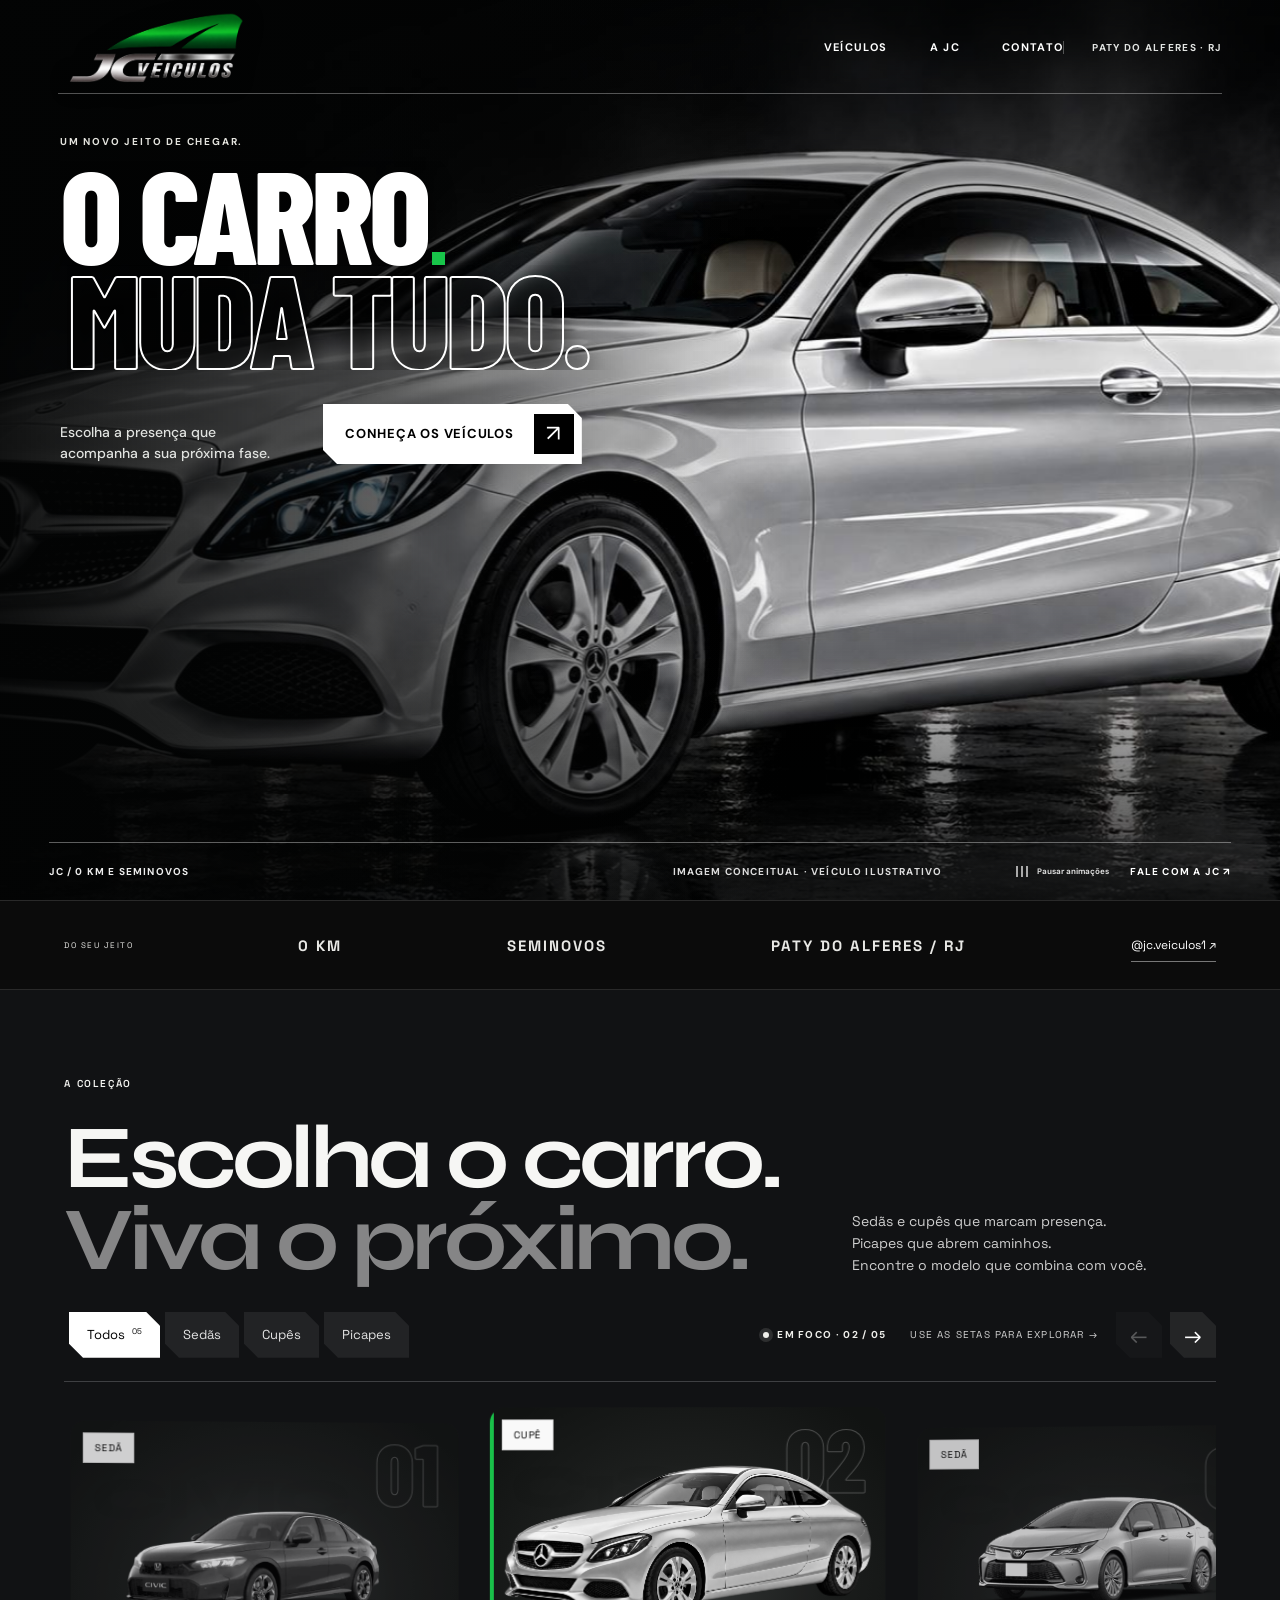
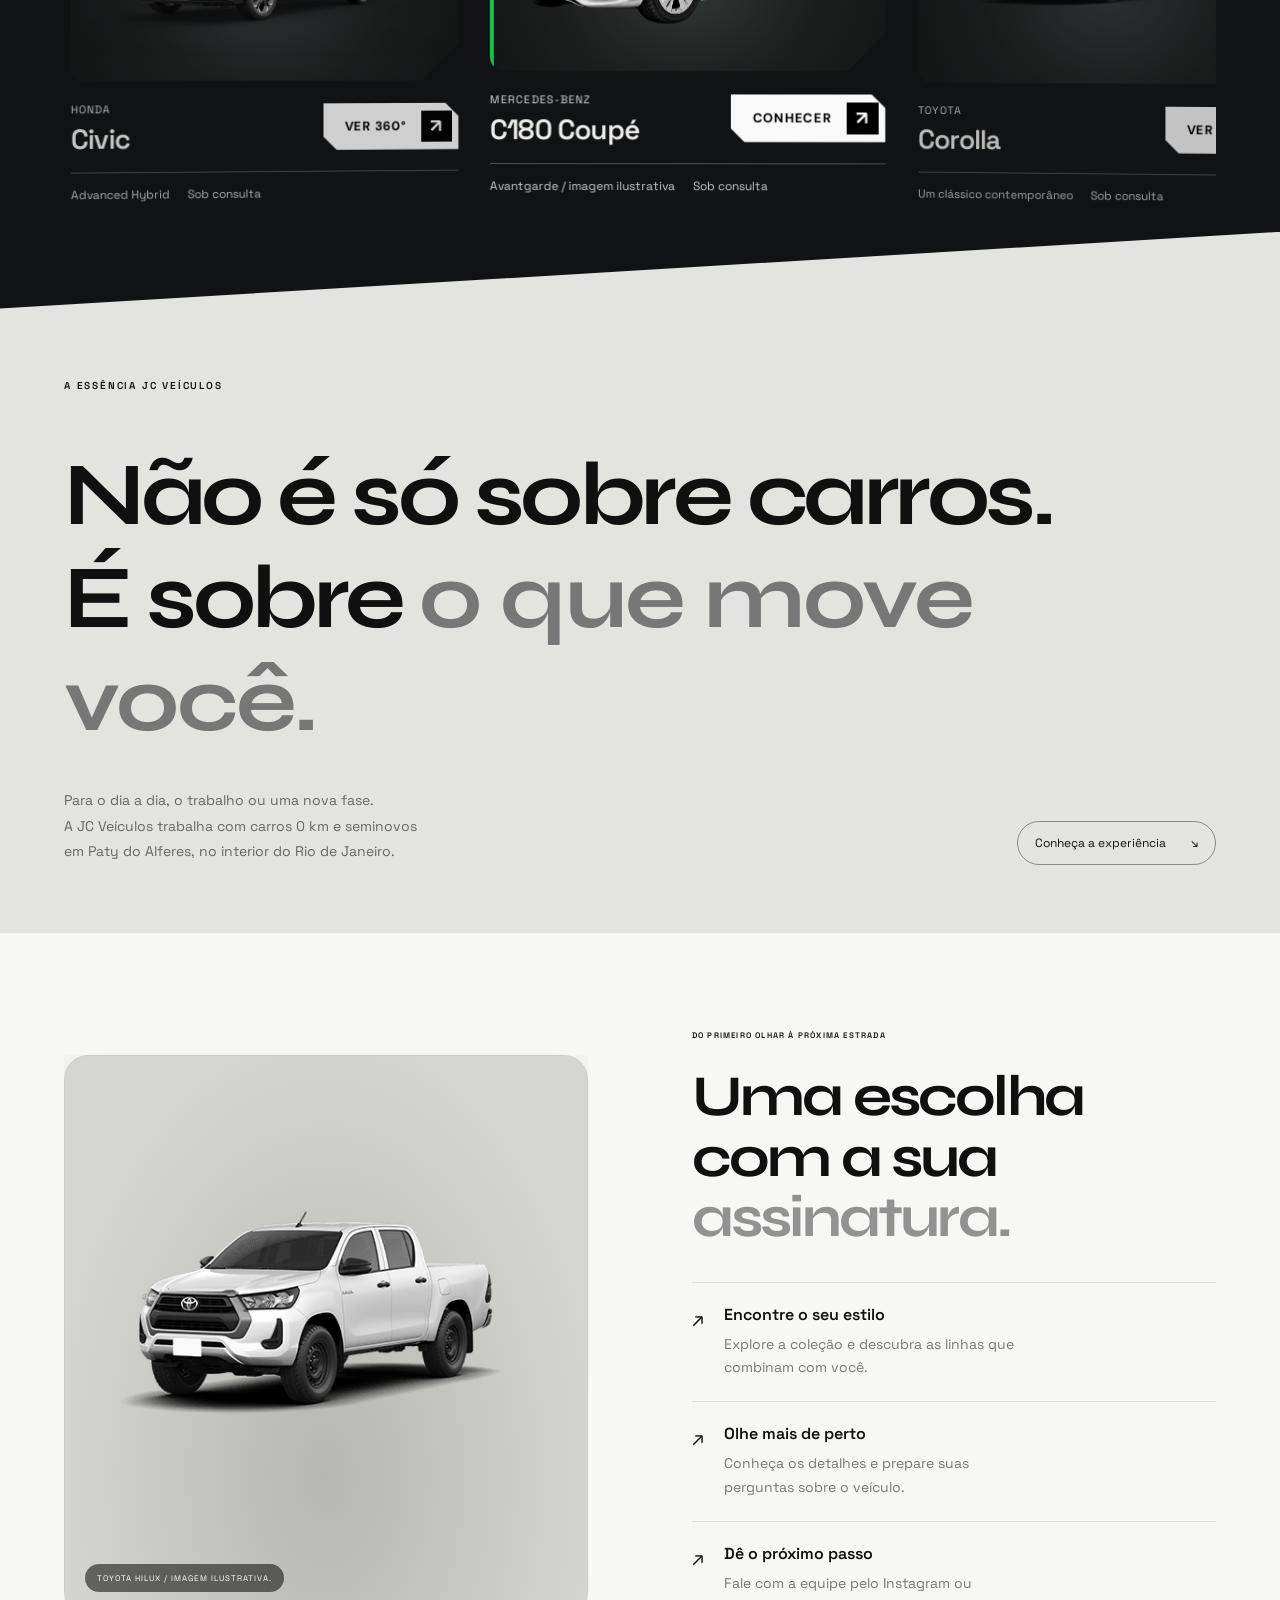
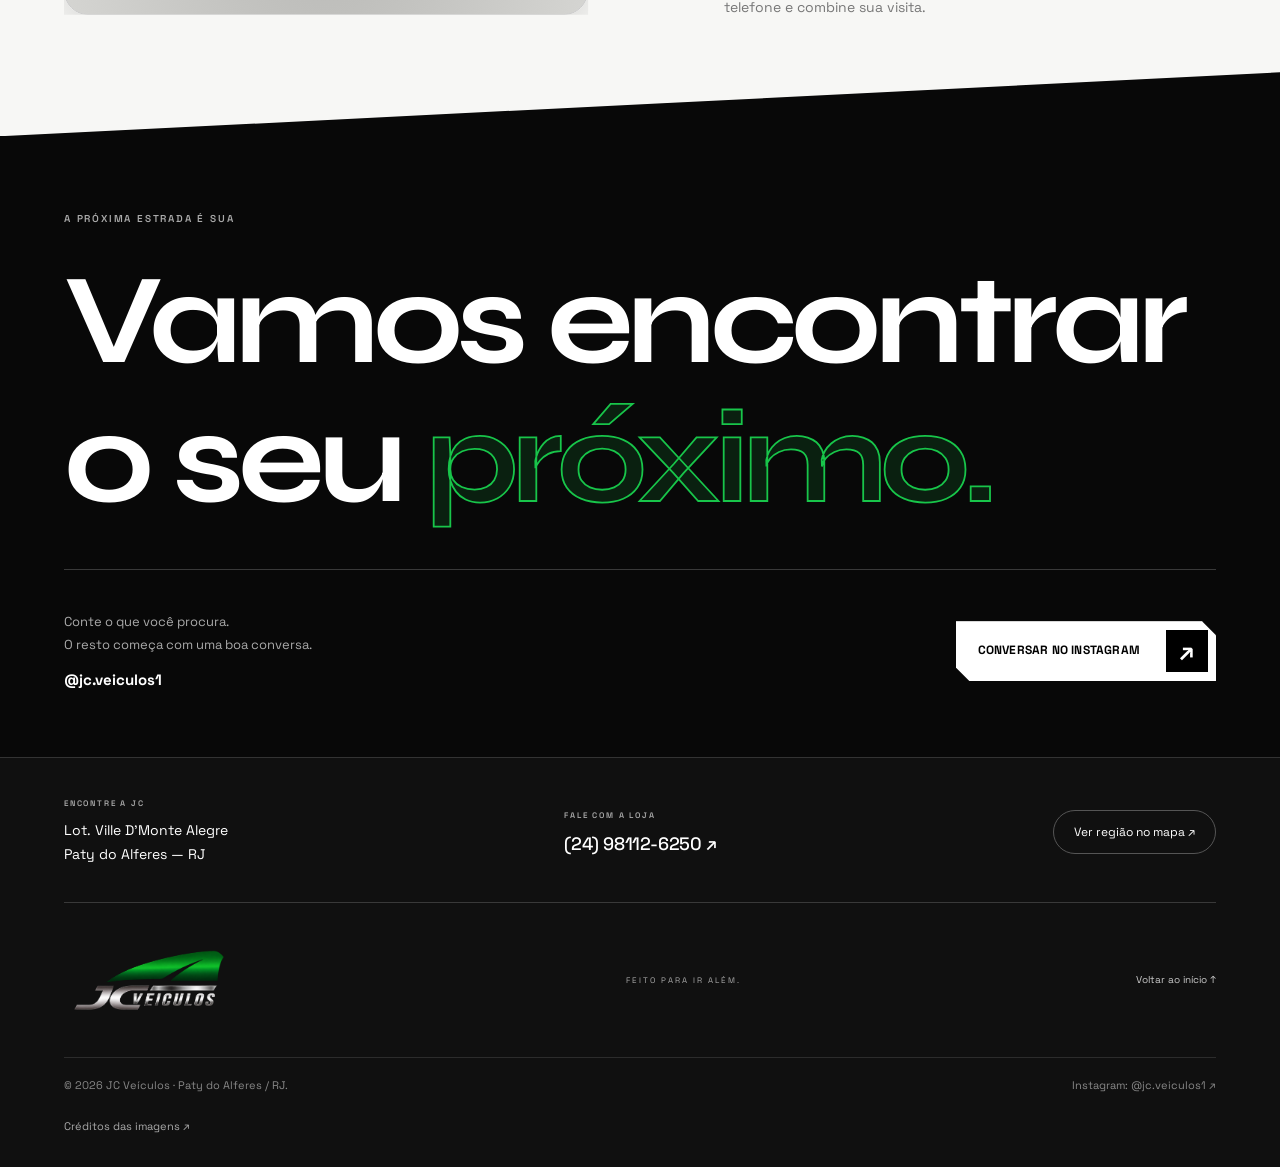
==== commit 5bfa92a9: "Restore previous JC Veículos landing page" ====
--- a/index.html
+++ b/index.html
@@ -1,44 +1,46 @@
 <!doctype html>
 <html lang="pt-BR">
-  <head>
-    
-    <meta charset="UTF-8" />
-    <meta name="viewport" content="width=device-width, initial-scale=1.0" />
-    <title>JC Veículos — O carro muda tudo</title>
-    
-    <meta name="description" content="Carros 0 km e seminovos em Paty do Alferes, RJ. Explore referências de modelos e fale com a equipe da JC Veículos.">
-    <link rel="icon" href="assets/jc-favicon.png">
-    <meta property="og:title" content="JC Veículos — O carro muda tudo">
-    <meta property="og:description" content="Carros 0 km e seminovos em Paty do Alferes, RJ. Explore referências de modelos e fale com a equipe da JC Veículos.">
-    <meta property="og:image" content="assets/hero-c180-studio.jpg">
-    <meta name="twitter:card" content="summary_large_image">
-    <meta name="twitter:image" content="assets/hero-c180-studio.jpg">
-    <style>
-  .figma-bypass-link {
-    position: fixed;
-    top: 8px;
-    left: 8px;
-    z-index: 2147483647;
-    transform: translateY(-150%);
-    border-radius: 6px;
-    background: #111827;
-    color: #fff;
-    padding: 8px 12px;
-    font: 600 14px/1.2 system-ui, sans-serif;
-    text-decoration: none;
-  }
-  .figma-bypass-link:focus {
-    transform: translateY(0);
-  }
-</style>
-    <script type="module" crossorigin src="./assets/index-DkBvRobU.js"></script>
-    <link rel="stylesheet" crossorigin href="./assets/index-UoBY3ugL.css">
-  </head>
-  <body>
-    <a class="figma-bypass-link" href="#root">Skip to content</a>
+<head>
+  <meta charset="UTF-8"><meta name="viewport" content="width=device-width, initial-scale=1">
+  <meta name="description" content="JC Veículos: carros 0 km e seminovos em Paty do Alferes, RJ. Explore modelos e fale com a nossa equipe.">
+  <meta name="theme-color" content="#080808"><title>JC Veículos — O carro muda tudo.</title>
+  <link rel="icon" type="image/png" href="assets/jc-favicon.png">
+  <link rel="preconnect" href="https://fonts.googleapis.com"><link rel="preconnect" href="https://fonts.gstatic.com" crossorigin><link href="https://fonts.googleapis.com/css2?family=Barlow+Condensed:wght@600;700;800&family=DM+Sans:wght@400;500;600;700&family=Space+Grotesk:wght@400;500;600;700&family=Syne:wght@700;800&display=optional" rel="stylesheet"><link rel="stylesheet" href="style.css?v=20261004-models"><link rel="stylesheet" href="polish.css?v=20261004-showroom"><link rel="stylesheet" href="hero.css?v=20261005-studio-1"><link rel="stylesheet" href="preview.css?v=20261005-priority2"><link rel="stylesheet" href="evolution.css?v=20261005-refined-1"><script src="script.js?v=20261005-studio-1" defer></script><script src="spin-data.js?v=20261005-refined-1" defer></script><script src="spin.js?v=20261004-models" defer></script><script src="preview.js?v=20261005-priority2" defer></script><script src="evolution.js?v=20261005-refined-1" defer></script>
+</head>
+<body>
+  <div class="scroll-meter" aria-hidden="true"></div>
+  <a class="skip" href="#colecao">Pular para a coleção</a>
+  <header class="header site-header">
+    <a class="wordmark brand-image" href="#inicio" aria-label="JC Veículos, início"><img src="assets/jc-logo-transparent.png" alt="JC Veículos" width="1774" height="887"></a>
+    <nav aria-label="Navegação principal"><a href="#colecao">Veículos</a><a href="#essencia">A JC</a><a href="#contato">Contato</a></nav>
+    <span class="header-location">PATY DO ALFERES · RJ</span>
+    <button class="menu-button" aria-expanded="false" aria-controls="mobile-nav" aria-label="Abrir menu"><span></span><span></span></button>
+  </header>
+  <nav id="mobile-nav" class="mobile-nav" aria-label="Navegação móvel" hidden><a href="#colecao">Coleção</a><a href="#essencia">Nossa essência</a><a href="#experiencia">Experiência</a><a href="#contato">Vamos conversar ↗</a></nav>
+  <main>
+    <section class="hero cinematic-hero studio-hero" id="inicio" aria-labelledby="hero-title">
+      <div class="hero-backdrop" aria-hidden="true"></div><div class="hero-shade" aria-hidden="true"></div><div class="hero-light-sweep" aria-hidden="true"></div>
+      <div class="hero-copy"><p class="hero-kicker">UM NOVO JEITO DE CHEGAR.</p><h1 id="hero-title"><span>O CARRO</span><em>MUDA TUDO.</em></h1><div class="hero-message"><p>Escolha a presença que acompanha a sua próxima fase.</p><a class="hero-primary" href="#colecao">Conheça os veículos <span aria-hidden="true">↗</span></a></div></div>
+      <span class="hero-vertical" aria-hidden="true">C180 COUPÉ / JC VEÍCULOS / PATY DO ALFERES</span>
+      <div class="hero-foot"><span class="hero-address">JC / 0 KM E SEMINOVOS</span><span class="hero-caption">IMAGEM CONCEITUAL · VEÍCULO ILUSTRATIVO</span><div class="hero-foot-actions"><button id="motion-toggle" class="motion-toggle" type="button" aria-pressed="false" aria-label="Pausar animações"><span class="motion-bars" aria-hidden="true"><i></i><i></i><i></i></span><span class="motion-label">Pausar animações</span></button><a class="hero-contact" href="https://www.instagram.com/jc.veiculos1/" target="_blank" rel="noopener noreferrer">FALE COM A JC ↗</a></div></div>
+    </section>
+    <div class="brand-strip" aria-label="JC Veículos em Paty do Alferes"><span>DO SEU JEITO</span><div>0 KM</div><div>SEMINOVOS</div><div>PATY DO ALFERES / RJ</div><a href="https://www.instagram.com/jc.veiculos1/" target="_blank" rel="noopener noreferrer">@jc.veiculos1 ↗</a></div>
+    <section class="collection section showroom" id="colecao" aria-labelledby="collection-title"><div class="showroom-pin">
+      <div class="section-heading"><div><p class="eyebrow">A COLEÇÃO</p><h2 id="collection-title">Escolha o carro.<br><span class="muted">Viva o próximo.</span></h2></div><p class="section-intro">Sedãs e cupês que marcam presença.<br>Picapes que abrem caminhos.<br>Encontre o modelo que combina com você.</p></div>
+      <div class="collection-toolbar"><div class="filters" role="group" aria-label="Filtrar coleção"><button class="filter active" data-filter="todos" aria-pressed="true">Todos <sup>05</sup></button><button class="filter" data-filter="sedans" aria-pressed="false">Sedãs</button><button class="filter" data-filter="coupes" aria-pressed="false">Cupês</button><button class="filter" data-filter="picapes" aria-pressed="false">Picapes</button></div><div class="showroom-navigation"><span class="showroom-focus" aria-live="off"><span class="focus-dot" aria-hidden="true"></span><span id="showroom-focus-label">EM FOCO · 01 / 05</span></span><span class="demo-label desktop-hint">USE AS SETAS PARA EXPLORAR <span aria-hidden="true">→</span></span><span class="demo-label mobile-hint">DESLIZE PARA EXPLORAR <span aria-hidden="true">→</span></span><button class="showroom-arrow" id="showroom-prev" type="button" aria-label="Ver modelo anterior">←</button><button class="showroom-arrow" id="showroom-next" type="button" aria-label="Ver próximo modelo">→</button></div></div>
+      <div class="showroom-viewport" role="region" aria-label="Modelos da coleção; use as setas ou deslize" tabindex="0"><div class="cars"><article class="car" data-category="sedans"><div class="car-image"><span class="model-watermark" aria-hidden="true">CIVIC</span><img src="assets/car-civic.png" alt="Imagem ilustrativa de HONDA Civic" loading="lazy" width="1000" height="550"><span class="car-tag">SEDÃ</span></div><div class="car-info"><div><p class="car-make">HONDA</p><h3>Civic</h3></div><button class="text-action" data-car="civic" aria-label="Ver 360 graus de Civic"><span>Ver 360°</span><span class="mini-arrow" aria-hidden="true">↗</span></button></div><div class="car-description"><span>Advanced Hybrid</span><span>Sob consulta</span></div></article>
+<article class="car" data-category="coupes"><div class="car-image"><span class="model-watermark" aria-hidden="true">C180</span><img src="assets/car-c180-coupe.png" alt="Imagem ilustrativa de Mercedes-Benz C180 Coupé 2017" loading="lazy" width="1451" height="1084"><span class="car-tag">CUPÊ</span></div><div class="car-info"><div><p class="car-make">MERCEDES-BENZ</p><h3>C180 Coupé</h3></div><button class="text-action" data-car="c180" aria-label="Ver detalhes de C180 Coupé"><span>Conhecer</span><span class="mini-arrow" aria-hidden="true">↗</span></button></div><div class="car-description"><span>Avantgarde / imagem ilustrativa</span><span>Sob consulta</span></div></article>
+<article class="car" data-category="sedans"><div class="car-image"><span class="model-watermark" aria-hidden="true">COROLLA</span><img src="assets/car-corolla.png" alt="Imagem ilustrativa de TOYOTA Corolla" loading="lazy" width="1000" height="550"><span class="car-tag">SEDÃ</span></div><div class="car-info"><div><p class="car-make">TOYOTA</p><h3>Corolla</h3></div><button class="text-action" data-car="corolla" aria-label="Ver 360 graus de Corolla"><span>Ver 360°</span><span class="mini-arrow" aria-hidden="true">↗</span></button></div><div class="car-description"><span>Um clássico contemporâneo</span><span>Sob consulta</span></div></article>
+<article class="car" data-category="picapes"><div class="car-image"><span class="model-watermark" aria-hidden="true">SAVEIRO</span><img src="assets/car-saveiro.png" alt="Imagem ilustrativa de VOLKSWAGEN Saveiro" loading="lazy" width="1000" height="550"><span class="car-tag">PICAPE</span></div><div class="car-info"><div><p class="car-make">VOLKSWAGEN</p><h3>Saveiro</h3></div><button class="text-action" data-car="saveiro" aria-label="Ver detalhes de Saveiro"><span>Conhecer</span><span class="mini-arrow" aria-hidden="true">↗</span></button></div><div class="car-description"><span>Feita para acompanhar você</span><span>Sob consulta</span></div></article>
+<article class="car" data-category="picapes"><div class="car-image"><span class="model-watermark" aria-hidden="true">HILUX</span><img src="assets/car-hilux.png" alt="Imagem ilustrativa de TOYOTA Hilux" loading="lazy" width="1000" height="550"><span class="car-tag">PICAPE</span></div><div class="car-info"><div><p class="car-make">TOYOTA</p><h3>Hilux</h3></div><button class="text-action" data-car="hilux" aria-label="Ver 360 graus de Hilux"><span>Ver 360°</span><span class="mini-arrow" aria-hidden="true">↗</span></button></div><div class="car-description"><span>Presença em qualquer caminho</span><span>Sob consulta</span></div></article></div></div>
+    </div></section>
+    <section class="essence section" id="essencia" aria-labelledby="essence-title"><div class="essence-heading"><p class="eyebrow">A ESSÊNCIA JC VEÍCULOS</p></div><h2 id="essence-title">Não é só sobre carros.<br>É sobre <span class="serif">o que move você.</span></h2><div class="essence-bottom"><p>Para o dia a dia, o trabalho ou uma nova fase.<br>A JC Veículos trabalha com carros 0 km e seminovos<br>em Paty do Alferes, no interior do Rio de Janeiro.</p><a class="text-link" href="#experiencia">Conheça a experiência <span aria-hidden="true">↘</span></a></div></section>
+    <section class="experience section" id="experiencia" aria-labelledby="experience-title"><div class="experience-image"><img src="assets/car-hilux.png" alt="Imagem ilustrativa de Toyota Hilux" loading="lazy" width="640" height="640"><span>TOYOTA HILUX / IMAGEM ILUSTRATIVA.</span></div><div class="experience-copy"><p class="eyebrow">DO PRIMEIRO OLHAR À PRÓXIMA ESTRADA</p><h2 id="experience-title">Uma escolha<br>com a sua<br><span class="muted">assinatura.</span></h2><div class="experience-item"><span aria-hidden="true">↗</span><div><h3>Encontre o seu estilo</h3><p>Explore a coleção e descubra as linhas que combinam com você.</p></div></div><div class="experience-item"><span aria-hidden="true">↗</span><div><h3>Olhe mais de perto</h3><p>Conheça os detalhes e prepare suas perguntas sobre o veículo.</p></div></div><div class="experience-item"><span aria-hidden="true">↗</span><div><h3>Dê o próximo passo</h3><p>Fale com a equipe pelo Instagram ou telefone e combine sua visita.</p></div></div></div></section>
+    <section class="contact section" id="contato" aria-labelledby="contact-title"><p class="eyebrow">A PRÓXIMA ESTRADA É SUA</p><div class="contact-main"><h2 id="contact-title">Vamos encontrar<br>o seu <span class="outline">próximo.</span></h2></div><div class="contact-bottom"><p>Conte o que você procura.<br>O resto começa com uma boa conversa.<br><span class="instagram-handle">@jc.veiculos1</span></p><a class="button light" href="https://www.instagram.com/jc.veiculos1/" target="_blank" rel="noopener noreferrer"><span class="button-label">Conversar no Instagram</span><span class="button-arrow" aria-hidden="true"><i>↗</i><i>↗</i></span></a></div></section>
+  </main>
+  <footer><div class="store-details"><div><span class="eyebrow">ENCONTRE A JC</span><p>Lot. Ville D’Monte Alegre<br>Paty do Alferes — RJ</p></div><a href="tel:+5524981126250"><span class="eyebrow">FALE COM A LOJA</span><strong>(24) 98112-6250 <span aria-hidden="true">↗</span></strong></a><a class="location-link" href="https://www.google.com/maps/search/?api=1&amp;query=Lot.+Ville+D%27Monte+Alegre%2C+Paty+do+Alferes%2C+RJ" target="_blank" rel="noopener noreferrer">Ver região no mapa ↗</a></div><div class="footer-top"><a class="wordmark footer-brand" href="#inicio" aria-label="JC Veículos, voltar ao início"><img src="assets/jc-logo-transparent.png" alt="JC Veículos" width="1774" height="887"></a><span>FEITO PARA IR ALÉM.</span><a href="#inicio">Voltar ao início ↑</a></div><div class="footer-bottom"><span>© <span id="year">2026</span> JC Veículos · Paty do Alferes / RJ.</span><span><a href="https://www.instagram.com/jc.veiculos1/" target="_blank" rel="noopener noreferrer">Instagram: @jc.veiculos1 ↗</a></span></div><p class="image-credits"><a href="imagens.html">Créditos das imagens ↗</a></p></footer>
+  <dialog id="car-dialog" aria-labelledby="dialog-title" aria-describedby="dialog-description"><div class="dialog-header"><span class="eyebrow">JC VEÍCULOS / OLHE MAIS DE PERTO</span><button id="dialog-close" class="close-button" aria-label="Fechar detalhes">×</button></div><img id="dialog-image" src="" alt="" width="900" height="600" hidden><div class="dialog-body"><div class="dialog-heading"><p id="dialog-category" class="eyebrow">REFERÊNCIA DO MODELO</p><span id="dialog-index" class="dialog-index">01 / 05</span></div><h2 id="dialog-title">O que move você?</h2><p id="dialog-description"></p><div class="dialog-facts"><span id="dialog-view-type">Imagem ilustrativa</span><span>Disponibilidade sob consulta</span></div><div class="dialog-contact"><p class="dialog-contact-heading">Gostou deste modelo?</p><label for="interest">Mensagem sugerida</label><textarea id="interest" rows="3"></textarea><p class="contact-note">Copie a mensagem e envie pelo Instagram da loja. Nada é enviado por esta página.</p><div class="dialog-actions"><button id="copy-message" class="copy-action" type="button">Copiar mensagem <span aria-hidden="true">⧉</span></button><a class="button dark" href="https://www.instagram.com/jc.veiculos1/" target="_blank" rel="noopener noreferrer"><span class="button-label">Abrir Instagram</span><span class="button-arrow" aria-hidden="true"><i>↗</i><i>↗</i></span></a></div><p id="copy-status" class="copy-status" role="status" aria-live="polite"></p></div></div></dialog>
+</body>
+</html>
 
-    
-    <div id="root"></div>
-    
-  </body>
-</html>
+
--- a/style.css
+++ b/style.css
@@ -0,0 +1,6 @@
+:root{--ink:#101010;--paper:#f7f7f5;--white:#fff;--muted:#777;--rule:#dededb;--display:'Arial Black','Arial',sans-serif;--body:'Arial','Helvetica',sans-serif;--ease:cubic-bezier(.22,.61,.36,1);--thumb:#888;--track:#242424}*{box-sizing:border-box;scrollbar-width:thin;scrollbar-color:var(--thumb) var(--track)}::-webkit-scrollbar{width:10px;height:10px}::-webkit-scrollbar-track{background:var(--track)}::-webkit-scrollbar-thumb{background:var(--thumb);border:2px solid var(--track);border-radius:10px}::-webkit-scrollbar-thumb:hover{background:#aaa}html{scroll-behavior:smooth;scroll-padding-top:84px}body{margin:0;background:var(--paper);color:var(--ink);font-family:var(--body);-webkit-font-smoothing:antialiased}button,a{-webkit-tap-highlight-color:transparent}a{color:inherit;text-decoration:none}button,textarea{font:inherit}button{cursor:pointer}button:disabled{cursor:wait}button:focus-visible,a:focus-visible,textarea:focus-visible{outline:3px solid #888;outline-offset:5px}img{display:block;width:100%;object-fit:cover}button{color:inherit}::selection{background:#aaa;color:#000}[hidden]{display:none!important}.skip{position:fixed;left:20px;top:-100px;background:white;padding:16px;z-index:20}.skip:focus{top:12px}.header{height:86px;background:var(--ink);color:white;display:flex;align-items:center;justify-content:space-between;padding:0 5%;border-bottom:1px solid #333;position:relative;z-index:5}.wordmark{display:flex;align-items:center;gap:10px;font-size:21px;letter-spacing:-.9px;font-weight:900}.wordmark svg{width:35px;height:25px}.wordmark-dot{font-size:11px;align-self:flex-start;letter-spacing:0;margin:2px 0 0 -6px}.header nav{display:flex;gap:32px;font-size:12px;color:#ccc}.header nav a:hover{color:white}.nav-contact{font-size:12px;padding:12px 0;border-bottom:1px solid #777;display:flex;gap:25px}.nav-contact span{font-size:20px}.menu-button{display:none;background:none;border:0;width:44px;height:44px}.menu-button span{display:block;height:1px;width:23px;background:white;margin:7px}.mobile-nav{background:var(--ink);color:white;padding:15px 6%;position:absolute;top:86px;left:0;right:0;z-index:10}.mobile-nav a{display:block;padding:15px;border-bottom:1px solid #333}.hero{background:var(--ink);color:white;position:relative;padding:55px 5% 0;isolation:isolate;overflow:hidden}.hero-copy{position:relative;z-index:2;pointer-events:none}.hero-copy a{pointer-events:auto}.eyebrow{font-size:10px;letter-spacing:1.8px;font-weight:600;line-height:1.6;margin:0 0 25px}.hero .eyebrow{display:flex;align-items:center;gap:12px;color:#c2c2c2}.line{height:1px;width:30px;background:#999}h1,h2,h3,p{margin-top:0}h1{font-family:var(--display);font-weight:900;font-size:clamp(82px,9.7vw,156px);line-height:.92;letter-spacing:-7px;margin:38px 0 43px;max-width:800px}.outline{color:transparent;-webkit-text-stroke:1px #f1f1f1}.hero-bottom{display:flex;align-items:center;gap:48px;margin-bottom:68px}.hero-bottom p{font-size:14px;line-height:1.65;color:#ccc;margin:0}.button{display:inline-flex;gap:37px;align-items:center;justify-content:space-between;min-height:52px;padding:16px 22px;font-size:12px;border:1px solid transparent;font-weight:600;border-radius:0;transition:background .2s,color .2s}.button span{font-size:19px;line-height:1}.light{background:var(--white);color:var(--ink)}.light:hover{background:#d4d4d4}.dark{background:var(--ink);color:white}.dark:hover{background:#3c3c3c}.hero-photo{position:absolute;width:68%;height:83%;right:0;top:17%;z-index:-1}.hero-photo img{height:100%;filter:grayscale(1) brightness(.7);object-position:50% 59%}.photo-shade{position:absolute;inset:0;background:linear-gradient(90deg,#101010 0%,transparent 45%),linear-gradient(0deg,#101010 2%,transparent 42%)}.photo-caption{position:absolute;right:8%;top:13%;font-size:9px;letter-spacing:2px;line-height:1.8;color:#ccc;text-align:right}.photo-index{position:absolute;right:8%;bottom:23%;font-size:8px;letter-spacing:1.5px;color:#bbb}.hero-foot{position:relative;z-index:2;border-top:1px solid #454545;display:flex;align-items:center;justify-content:space-between;font-size:8px;letter-spacing:1.5px;padding:19px 0;color:#999}.hero-foot a{width:35px;height:35px;border:1px solid #555;border-radius:50%;display:grid;place-items:center;font-size:18px;color:white}.brand-strip{min-height:119px;display:flex;gap:30px;align-items:center;justify-content:space-between;padding:25px 5%;background:#ededeb;border-bottom:1px solid var(--rule)}.brand-strip>span{font-size:8px;letter-spacing:1.5px;color:#666;max-width:100px;line-height:1.8}.brand-strip>div{font-size:23px;letter-spacing:3px;font-weight:700;color:#555}.brand-strip .brand-mercedes{font-family:Georgia,serif;font-size:24px;letter-spacing:-1px;font-weight:400}.brand-strip .brand-audi{font-weight:700;font-size:27px;letter-spacing:-1px}.m-lines{font-style:italic;letter-spacing:-4px}.section{padding:96px 5%}.section-heading{display:flex;justify-content:space-between;align-items:flex-end;margin-bottom:47px}.section h2{font-size:clamp(36px,4.5vw,68px);letter-spacing:-2.8px;line-height:1.05;font-weight:600;margin:0}.muted{color:#929292}.section-intro{font-size:13px;line-height:1.8;color:#666;margin:0 6% 5px 25px}.collection-toolbar{display:flex;justify-content:space-between;align-items:center;border-bottom:1px solid var(--rule);margin-bottom:27px}.filters{display:flex;gap:26px}.filter{padding:12px 0 18px;border:0;border-bottom:2px solid transparent;background:none;font-size:12px;color:#777;min-height:44px}.filter.active{border-bottom-color:var(--ink);color:var(--ink)}.filter sup{font-size:8px;margin-left:4px}.demo-label{font-size:8px;letter-spacing:1.2px;color:#777}.cars{display:grid;grid-template-columns:repeat(3,1fr);gap:24px}.car-image{border:0;padding:0;position:relative;display:block;width:100%;overflow:hidden;background:#d4d4d4;aspect-ratio:1.45}.car-image img{height:100%;filter:grayscale(1);transition:transform .6s var(--ease)}.car-image:hover img{transform:scale(1.055)}.car-tag{position:absolute;top:17px;left:17px;font-size:8px;padding:8px 10px;background:rgba(255,255,255,.91);letter-spacing:1px}.image-arrow{position:absolute;bottom:15px;right:15px;background:#fff;width:36px;height:36px;display:grid;place-items:center;font-size:22px;transition:background .2s}.car-info{display:flex;justify-content:space-between;align-items:center;margin-top:21px;gap:10px}.car-make{font-size:8px;letter-spacing:1.1px;color:#777;margin-bottom:8px}.car h3{font-size:20px;letter-spacing:-.8px;font-weight:600;margin:0}.text-action{font-size:10px;white-space:nowrap;background:none;border:0;padding:12px 0;min-height:44px}.text-action:hover{text-decoration:underline}.car-description{margin-top:19px;padding-top:13px;border-top:1px solid var(--rule);display:flex;gap:18px;font-size:9px;color:#777}.collection-note{font-size:10px;color:#777;margin:28px 0 0;line-height:1.5}.essence{background:#e9e9e6;padding-top:69px;padding-bottom:68px}.essence-heading{display:flex;justify-content:space-between;align-items:center}.small-mark{font-family:var(--display);font-size:39px;letter-spacing:-4px}.essence h2{font-size:clamp(36px,4.85vw,75px);max-width:1050px;line-height:1.15;margin:25px 0 35px}.serif{font-family:Georgia,'Times New Roman',serif;font-style:italic;font-weight:400;letter-spacing:-2px}.essence-bottom{display:flex;justify-content:space-between;align-items:flex-end}.essence-bottom p{font-size:12px;color:#666;line-height:1.85;margin:0}.text-link{font-size:12px;display:flex;gap:40px;padding-bottom:13px;border-bottom:1px solid #888}.experience{display:grid;grid-template-columns:1fr 1fr;gap:9%;align-items:center}.experience-image{position:relative;height:605px;background:#ddd;overflow:hidden}.experience-image img{height:100%;filter:grayscale(1) brightness(.72);object-position:40% center}.experience-image span{position:absolute;left:25px;bottom:28px;color:white;font-size:9px;letter-spacing:2px}.experience-copy .eyebrow{font-size:8px;letter-spacing:1.2px}.experience h2{margin-bottom:33px}.experience-item{display:flex;gap:20px;padding:21px 0;border-top:1px solid var(--rule)}.experience-item>span{font-size:20px;margin-top:2px}.experience-item h3{font-size:14px;margin-bottom:8px;font-weight:600}.experience-item p{font-size:12px;color:#777;line-height:1.7;max-width:300px;margin:0}.contact{background:var(--ink);color:white;padding-top:75px;padding-bottom:64px}.contact .eyebrow{color:#aaa}.contact-main{display:flex;justify-content:space-between;align-items:center;gap:35px}.contact h2{font-size:clamp(45px,6.7vw,100px);font-family:var(--display);letter-spacing:-4px;line-height:1}.round-cta{flex-shrink:0;width:108px;height:108px;border-radius:50%;background:white;border:0;color:#111;font-size:55px;transition:transform .3s}.round-cta:hover{transform:rotate(45deg)}.contact-bottom{display:flex;align-items:center;justify-content:space-between;padding-top:40px;margin-top:40px;border-top:1px solid #393939}.contact-bottom p{font-size:13px;line-height:1.8;color:#aaa;margin:0}footer{background:var(--ink);color:white;padding:39px 5% 23px;border-top:1px solid #333}.footer-top{display:flex;align-items:center;justify-content:space-between;gap:20px}.footer-top>span{font-size:8px;letter-spacing:2px;color:#aaa}.footer-top>a:last-child{font-size:10px;color:#ccc;padding:12px 0}.footer-bottom{display:flex;justify-content:space-between;font-size:9px;color:#888;margin-top:36px;border-top:1px solid #2c2c2c;padding-top:19px;gap:20px;line-height:1.5}dialog{border:0;padding:0;max-width:600px;width:calc(100% - 32px);max-height:90dvh;background:var(--paper);color:var(--ink);overflow:auto}dialog::backdrop{background:rgba(0,0,0,.78);backdrop-filter:blur(5px)}.dialog-header{display:flex;align-items:center;justify-content:space-between;padding:14px 22px;border-bottom:1px solid var(--rule)}.dialog-header .eyebrow{font-size:8px;margin:0}.close-button{width:44px;height:44px;font-size:27px;border:0;background:none}.dialog-body{padding:30px}.dialog-body .eyebrow{margin-bottom:12px}.dialog-body h2{font-size:36px;letter-spacing:-1.5px;margin-bottom:16px}.dialog-body>p{font-size:13px;line-height:1.6;color:#666}.dialog-body label{display:block;font-size:12px;font-weight:600;margin:23px 0 10px}#dialog-image{height:220px;filter:grayscale(1)}textarea{display:block;width:100%;border:1px solid #bbb;background:white;padding:14px;font-size:13px;line-height:1.6;resize:none;min-height:140px}.dialog-body .contact-note{font-size:11px;margin:13px 0 20px}.copy-status{min-height:20px;margin:12px 0 0!important}body.modal-open{overflow:hidden}
+@media(min-width:1600px){.hero{padding-top:70px}.hero-bottom{margin-bottom:90px}.section{padding-left:max(5%,calc((100vw - 1440px)/2));padding-right:max(5%,calc((100vw - 1440px)/2))}}
+@media(max-width:1000px){.header nav{gap:18px}.hero h1{letter-spacing:-5px}.hero-bottom{gap:26px}.brand-strip>div{font-size:17px}.brand-strip .brand-mercedes{font-size:20px}.cars{gap:17px}.car h3{font-size:17px}.car-info{align-items:flex-start;flex-direction:column;gap:0}.car-description{gap:12px;font-size:8px}.experience{gap:6%}.experience-image{height:560px}.section{padding-top:75px;padding-bottom:75px}.round-cta{width:88px;height:88px;font-size:42px}}
+@media(max-width:700px){html{scroll-padding-top:15px}.header{height:76px;padding:0 6%}.wordmark{font-size:18px}.wordmark svg{width:29px}.header nav,.nav-contact{display:none}.menu-button{display:block}.mobile-nav{top:76px}.hero{padding:35px 6% 0;min-height:750px}.hero .eyebrow{font-size:8px;letter-spacing:1.2px;margin-bottom:26px}.hero h1{font-size:clamp(75px,16vw,108px);letter-spacing:-4px;margin:25px 0 25px}.hero-bottom{flex-direction:column;align-items:flex-start;gap:20px;margin-bottom:0}.hero-bottom p{font-size:12px}.hero-photo{width:100%;height:420px;top:auto;bottom:49px}.hero-photo img{object-position:58% center}.photo-shade{background:linear-gradient(0deg,#101010 0%,transparent 25%,transparent 65%,#101010 100%)}.photo-caption{display:none}.photo-index{bottom:18px;right:6%;font-size:7px}.hero-foot{position:absolute;bottom:0;left:6%;right:6%;padding:10px 0;font-size:7px;letter-spacing:.7px}.hero-foot>span:last-child{display:none}.hero-foot a{width:28px;height:28px}.brand-strip{padding:24px 6%;min-height:105px;gap:20px;flex-wrap:wrap;justify-content:space-between}.brand-strip>span{width:100%;max-width:none;font-size:7px}.brand-strip>div{font-size:12px;letter-spacing:1px}.brand-strip .brand-mercedes{font-size:15px}.brand-strip .brand-audi{font-size:18px}.section{padding:60px 6%}.section-heading{display:block;margin-bottom:30px}.section h2{letter-spacing:-1.8px;font-size:39px}.section-intro{margin:20px 0 0;font-size:12px}.collection-toolbar{display:block}.filters{gap:22px}.filter{font-size:11px}.demo-label{display:block;padding:5px 0 13px;font-size:7px}.cars{grid-template-columns:1fr;gap:36px}.car-image{aspect-ratio:1.4}.car-info{flex-direction:row;align-items:center}.car h3{font-size:22px}.car-description{font-size:10px;gap:20px;margin-top:15px}.car-make{font-size:8px}.text-action{font-size:11px}.collection-note{font-size:10px}.essence h2{font-size:37px;line-height:1.2;margin-top:22px}.serif{letter-spacing:-1.4px}.essence-bottom{display:block}.essence-bottom p{font-size:12px}.text-link{margin-top:28px;width:max-content}.small-mark{font-size:32px}.essence-heading .eyebrow{font-size:8px}.experience{grid-template-columns:1fr;gap:35px}.experience-image{height:360px}.experience-copy h2{font-size:47px}.experience-item p{max-width:100%}.contact h2{font-size:44px;letter-spacing:-2.8px}.contact-main{gap:13px}.round-cta{width:58px;height:58px;font-size:30px}.contact-bottom{display:block;margin-top:30px;padding-top:25px}.contact-bottom .button{margin-top:23px}.contact-bottom p{font-size:12px}.footer-top{flex-wrap:wrap}.footer-top>span{display:none}.footer-bottom{flex-direction:column;gap:8px;margin-top:25px}.dialog-body{padding:24px}.dialog-body h2{font-size:30px}.dialog-header{padding:8px 16px}#dialog-image{height:180px}}
+@media(prefers-reduced-motion:reduce){html{scroll-behavior:auto}*,*::before,*::after{transition:none!important;animation:none!important}}
+@media(forced-colors:active){*{scrollbar-color:auto}.outline{color:CanvasText;-webkit-text-stroke:0}.button,.filter,.car-tag,.round-cta{border:1px solid ButtonText}}
--- a/polish.css
+++ b/polish.css
@@ -0,0 +1,108 @@
+:root{--display:'Syne','Arial Black',sans-serif;--body:'Space Grotesk','Arial',sans-serif;--chrome:linear-gradient(135deg,#fff 0%,#d1d1d1 48%,#fff 76%,#c4c4c4 100%)}
+.header{height:94px;background:#0b0b0b}.wordmark{font-family:var(--display);font-size:20px;gap:13px;letter-spacing:-1px}.brand-logo{width:48px;height:48px;object-fit:contain;border-radius:50%;filter:grayscale(1)}.header nav a{position:relative;padding:12px 0}.header nav a:after{content:'';position:absolute;bottom:3px;left:0;width:100%;height:1px;background:white;transform:scaleX(0);transform-origin:left;transition:transform .3s}.header nav a:hover:after{transform:scaleX(1)}
+.nav-contact{padding:8px 9px 8px 21px;border:1px solid #484848;border-radius:99px;background:linear-gradient(120deg,#222,#0c0c0c);min-height:48px;gap:22px;transition:border-color .3s,box-shadow .3s}.nav-contact>span{width:30px;height:30px;display:grid;place-items:center;border-radius:50%;background:#ededed;color:#111;transition:transform .4s}.nav-contact:hover{border-color:#999;box-shadow:0 0 24px #ffffff15}.nav-contact:hover>span{transform:rotate(45deg)}
+.hero{padding-top:55px;background:#0b0b0b;min-height:710px}.hero h1{font-size:clamp(68px,7.9vw,128px);letter-spacing:-6px;line-height:1.05;margin:42px 0 38px;max-width:75%;font-weight:800}.hero h1 .outline{-webkit-text-stroke:1px #aaa}.hero-bottom{margin-bottom:135px;gap:30px}.hero-photo{width:38%;height:465px;right:5%;top:52px;z-index:-1;border-radius:24px;overflow:hidden;transform:rotate(4deg);border:1px solid #777;box-shadow:0 20px 90px #0009;animation:poster-float 7s ease-in-out infinite alternate}.hero-photo img{object-fit:cover;object-position:center;filter:grayscale(1) brightness(.66);height:100%}.photo-shade{background:linear-gradient(90deg,#0b0b0b88,transparent 55%),linear-gradient(0deg,#0b0b0bbb,transparent 30%)}.photo-caption{display:none}.photo-index{bottom:24px;right:25px;font-size:7px;letter-spacing:.8px}.hero-copy{animation:opening-slide .85s var(--ease) both}.hero .line{animation:line-breathe 3s ease-in-out infinite;transform-origin:left}.hero-foot{border-top-color:#444}.hero-foot>a{transition:background .3s,color .3s,transform .3s}.hero-foot>a:hover{background:white;color:#111;transform:translateY(3px)}
+.button{position:relative;isolation:isolate;overflow:hidden;border-radius:99px;gap:26px;padding:8px 8px 8px 26px;min-height:60px;border:1px solid #fff7;box-shadow:inset 0 1px 1px #fff8,0 8px 22px #0002;transform:translate(var(--mx,0px),var(--my,0px));transition:transform .24s var(--ease),box-shadow .3s,background .3s}.button.light{background:var(--chrome)}.button.light:hover{background:var(--chrome);box-shadow:inset 0 1px 1px #fff,0 10px 35px #fff2}.button .button-label{font-size:12px;line-height:1.3;font-weight:700;letter-spacing:.2px;position:relative;z-index:2}.button .button-arrow{flex-shrink:0;position:relative;width:42px;height:42px;border-radius:50%;display:grid;place-items:center;color:white;background:#141414;overflow:hidden;z-index:2}.button-arrow i{position:absolute;font-style:normal;font-size:25px;transition:transform .45s var(--ease)}.button-arrow i:last-child{transform:translate(-36px,36px)}.button:hover .button-arrow i:first-child{transform:translate(36px,-36px)}.button:hover .button-arrow i:last-child{transform:translate(0,0)}.button:before{content:'';position:absolute;inset:-30% -30%;background:linear-gradient(110deg,transparent 35%,#fff9 48%,transparent 62%);transform:translateX(-100%);transition:transform .65s;z-index:1}.button:hover:before{transform:translateX(100%)}.button:active{transform:scale(.97)}.button.dark{background:linear-gradient(130deg,#333,#080808);border-color:#555}.button.dark .button-arrow{background:var(--chrome);color:#111}.button:focus-visible{outline-color:#aaa;outline-offset:5px}.ripple{position:absolute;border-radius:50%;width:150px;height:150px;background:#8884;pointer-events:none;z-index:1;animation:button-ripple .7s ease-out forwards}
+.brand-strip{background:#191919;color:#eee;border-bottom:1px solid #343434;min-height:90px}.brand-strip>span{color:#aaa}.brand-strip>div{color:#eee;font-size:15px;letter-spacing:2px}.brand-strip>a{font-size:12px;border-bottom:1px solid #777;padding:8px 0}
+.section h2{font-family:var(--display);font-weight:700}.collection-toolbar{padding-bottom:20px;border-bottom-color:#ccc}.filters{gap:5px;padding:5px;border:1px solid #ddd;border-radius:99px;background:#eaeae7}.filter{border:0;border-radius:99px;padding:12px 20px;min-height:44px;font-size:12px;transition:background .25s,color .25s,box-shadow .25s}.filter.active{background:#141414;color:white;box-shadow:0 4px 10px #0002}.filter:not(.active):hover{background:#ddd;color:#111}.demo-label{font-size:9px;letter-spacing:1.2px}.car{transition:transform .4s var(--ease)}.car-image{aspect-ratio:3/4;border-radius:17px;border:1px solid #ddd}.car-image img{filter:grayscale(1);transition:filter .5s,transform .6s var(--ease);object-fit:cover}.car-image:hover img{filter:grayscale(1) brightness(1.1);transform:scale(1.02)}.car-tag{top:12px;left:12px;backdrop-filter:blur(10px);border:1px solid #fff8;border-radius:99px;font-size:9px;padding:9px 13px}.image-arrow{border-radius:50%;width:43px;height:43px;box-shadow:0 3px 13px #0004;transition:transform .35s,background .35s,color .35s}.car-image:hover .image-arrow{transform:rotate(45deg);background:#111;color:white}.car-info{gap:8px}.car h3{font-size:20px}.text-action{display:flex;gap:9px;align-items:center;font-size:11px;padding:6px 8px 6px 13px;border:1px solid #bbb;border-radius:99px;min-height:42px;transition:background .3s,color .3s}.text-action .mini-arrow{display:grid;place-items:center;width:26px;height:26px;background:#e5e5e3;border-radius:50%;font-size:18px;transition:transform .35s}.text-action:hover{text-decoration:none;background:#111;color:white;border-color:#111}.text-action:hover .mini-arrow{color:#111;transform:rotate(45deg)}.car-description{font-size:11px}.collection-note{font-size:11px}.car-make{font-size:9px;color:#666}.serif{font-style:normal;font-family:var(--display);font-weight:700;color:#777}.essence{background:#e3e3e0}.small-mark{letter-spacing:-4px}.essence-bottom p,.experience-item p{font-size:14px}.text-link{min-height:44px;align-items:center;border-radius:99px;border:1px solid #888;padding:11px 17px;gap:25px;transition:background .3s,color .3s}.text-link:hover{background:#111;color:#fff}.experience-image{height:610px;border-radius:24px;transform:rotate(-2deg);box-shadow:0 14px 40px #0002}.experience-image img{filter:grayscale(1) brightness(.8);object-fit:cover}.experience-image span{padding:9px 12px;border-radius:99px;background:#0008;bottom:22px;left:20px;font-size:7px}.experience-item{transition:padding .3s}.experience-item:hover{padding-left:8px}.experience-item>span{transition:transform .3s}.experience-item:hover>span{transform:rotate(45deg)}
+.contact h2{font-size:clamp(44px,6.2vw,92px);line-height:1.08}.round-cta{position:relative;display:grid;place-items:center;background:var(--chrome);border:1px solid #fff;box-shadow:inset 0 1px 10px #fff,0 0 0 12px #ffffff08,0 0 0 13px #ffffff16;transition:transform .45s,box-shadow .45s}.round-cta:after{content:'';position:absolute;inset:-24px;border:1px dashed #ffffff40;border-radius:50%;animation:orbit 25s linear infinite;pointer-events:none}.round-cta:hover{transform:rotate(0deg) scale(1.06);box-shadow:inset 0 1px 10px #fff,0 0 0 17px #ffffff0a,0 0 0 18px #ffffff30}.round-cta>span{transition:transform .4s}.round-cta:hover>span{transform:rotate(45deg)}.instagram-handle{display:inline-block;padding-top:9px;color:white;font-size:15px}.instagram-handle:hover{text-decoration:underline}.contact-bottom{gap:24px}.store-details{display:flex;align-items:center;justify-content:space-between;gap:28px;border-bottom:1px solid #393939;padding:0 0 35px;margin-bottom:35px}.store-details .eyebrow{display:block;font-size:8px;margin-bottom:10px;color:#aaa}.store-details p{font-size:14px;line-height:1.7;margin:0}.store-details strong{font-size:18px;letter-spacing:-.4px;font-weight:500}.location-link{font-size:12px;padding:13px 20px;border:1px solid #555;border-radius:99px;transition:background .3s}.location-link:hover{background:#333}.footer-bottom{font-size:10px}
+dialog{border-radius:24px;border:1px solid #aaa;box-shadow:0 25px 100px #0007}dialog[open]{animation:dialog-enter .3s var(--ease)}#dialog-image{height:300px;object-fit:contain;background:#111}.dialog-actions{display:flex;align-items:center;gap:20px;flex-wrap:wrap}.copy-action{border:0;border-bottom:1px solid #888;background:none;min-height:44px;font-size:12px}.copy-action:hover{border-bottom-color:#111}.close-button{border-radius:50%;transition:transform .3s,background .3s}.close-button:hover{transform:rotate(90deg);background:#ddd}textarea{border-radius:14px}.motion-toggle{background:none;border:1px solid #555;color:#ddd;padding:9px 13px;min-height:38px;border-radius:99px;font-size:9px;display:flex;align-items:center;gap:9px;cursor:pointer}.motion-bars{display:flex;align-items:center;height:13px;gap:3px}.motion-bars i{width:2px;height:11px;background:#aaa;animation:equalizer .8s infinite alternate}.motion-bars i:nth-child(2){animation-delay:.3s}.motion-bars i:nth-child(3){animation-delay:.6s}.motion-paused *, .motion-paused *:before,.motion-paused *:after{animation-play-state:paused!important}.motion-paused .button{transform:none!important}.motion-paused .hero-copy{animation:none}.menu-button{border:1px solid #555;border-radius:50%;transition:background .3s}.menu-button:hover{background:#333}.menu-button span{width:20px;margin:7px auto;transition:transform .3s}.menu-button[aria-expanded=true] span:first-child{transform:translateY(4px) rotate(45deg)}.menu-button[aria-expanded=true] span:last-child{transform:translateY(-4px) rotate(-45deg)}
+@keyframes poster-float{from{transform:rotate(4deg) translateY(0)}to{transform:rotate(2deg) translateY(-10px)}}@keyframes opening-slide{from{transform:translateY(16px)}to{transform:translateY(0)}}@keyframes line-breathe{50%{transform:scaleX(1.6)}}@keyframes equalizer{to{transform:scaleY(.35)}}@keyframes orbit{to{transform:rotate(360deg)}}@keyframes dialog-enter{from{transform:translateY(15px) scale(.97)}to{transform:translateY(0) scale(1)}}@keyframes button-ripple{from{transform:translate(-50%,-50%) scale(0);opacity:1}to{transform:translate(-50%,-50%) scale(3);opacity:0}}
+@media(max-width:1000px){.hero h1{font-size:8vw;letter-spacing:-4px}.hero-photo{height:430px;top:55px}.hero-bottom{flex-direction:column;align-items:flex-start;gap:22px;margin-bottom:120px}.hero{min-height:680px}.car-info{flex-direction:column;align-items:flex-start;gap:12px}.brand-strip>div{font-size:12px;letter-spacing:1px}.header nav{gap:15px}.wordmark{font-size:17px}.brand-logo{width:39px;height:39px}.nav-contact{font-size:11px;gap:11px}.car h3{font-size:20px}}
+@media(max-width:700px){.header{height:80px}.mobile-nav{top:80px}.wordmark{font-size:19px}.brand-logo{width:41px;height:41px}.hero{min-height:815px;padding-top:29px}.hero .eyebrow{font-size:7px;letter-spacing:.7px}.hero h1{font-size:clamp(40px,10.9vw,72px);letter-spacing:-2.4px;max-width:100%;margin:38px 0 25px}.hero-bottom{margin-bottom:0;gap:18px}.hero-photo{top:auto;bottom:74px;right:10%;width:72%;height:365px;border-radius:18px}.hero-photo img{object-fit:cover;object-position:center}.photo-shade{background:linear-gradient(0deg,#000b,transparent 35%)}.photo-index{right:12px;bottom:12px;font-size:6px}.hero-foot{left:6%;right:6%;font-size:6px}.hero-foot>a{display:none}.hero-foot>span:first-child{max-width:45%;line-height:1.7}.motion-toggle{font-size:8px;min-height:35px;padding:8px 11px}.hero .button{min-height:55px;padding-left:22px;gap:20px}.button .button-arrow{width:38px;height:38px}.brand-strip{gap:17px;padding:24px 6%;min-height:120px}.brand-strip>div{font-size:10px;letter-spacing:.8px}.brand-strip>a{font-size:10px}.section h2{font-size:35px;line-height:1.13}.section-intro{font-size:13px}.collection-toolbar{padding-bottom:15px}.filters{width:max-content;max-width:100%;gap:0;padding:4px}.filter{padding:11px 12px;font-size:11px}.demo-label{padding:15px 0 0}.cars{gap:34px}.car h3{font-size:23px}.car-info{flex-direction:row;align-items:center;gap:12px}.car-image{aspect-ratio:3/4;border-radius:18px}.car-description{font-size:11px}.car-make{font-size:9px}.text-action{font-size:10px;padding-left:10px}.essence h2{font-size:34px}.essence-bottom p{font-size:13px}.experience-image{height:430px}.experience-copy h2{font-size:42px}.contact h2{font-size:38px;letter-spacing:-2px;line-height:1.18}.round-cta{width:58px;height:58px;font-size:29px;box-shadow:0 0 0 6px #ffffff0a}.round-cta:after{inset:-12px}.contact-main{gap:25px}.contact-bottom .button{font-size:11px;gap:20px}.store-details{display:grid;gap:23px;padding-bottom:28px}.location-link{width:max-content}.store-details p{font-size:13px}.dialog-body{padding:22px}.dialog-body h2{font-size:29px}.dialog-actions{gap:16px}#dialog-image{height:270px}}
+@media(prefers-reduced-motion:reduce){*,*:before,*:after{animation:none!important;transition:none!important}.button{transform:none!important}.hero-copy{transform:none!important}}
+/* Keep display typography composed after web fonts load. */
+.hero h1{font-size:clamp(48px,5.2vw,84px);letter-spacing:-3px;max-width:none;line-height:1.12}
+.hero h1 .hero-line{display:block;white-space:nowrap}
+@media(max-width:1000px){.hero h1{font-size:5.3vw;letter-spacing:-2px}}
+@media(max-width:700px){.hero h1{font-size:8.5vw;letter-spacing:-1.5px;margin-top:38px}}
+.spin-viewer{padding:0 22px 20px;background:#111;color:white}.spin-viewer[hidden],.spin-viewer [hidden]{display:none}.spin-stage{position:relative;aspect-ratio:3/2;touch-action:pan-y;cursor:grab}.spin-stage:active{cursor:grabbing}.spin-stage img{width:100%;height:100%;object-fit:contain;user-select:none;filter:grayscale(1)}.spin-badge{position:absolute;right:12px;top:12px;background:#111b;border:1px solid #777;border-radius:99px;padding:8px 14px;font-size:13px}.spin-controls{display:flex;align-items:center;gap:14px;margin-top:14px}.spin-controls label{flex:1;font-size:11px}.spin-controls input{display:block;width:100%;margin-top:12px;accent-color:#ddd;min-height:28px}.spin-controls button,.spin-retry{background:#222;color:#fff;min-width:44px;min-height:44px;cursor:pointer}.spin-controls button:hover,.spin-retry:hover{background:#444}.spin-status{font-size:11px;line-height:1.6;min-height:36px;color:#ccc}.spin-controls input:focus-visible,.spin-viewer button:focus-visible{outline:2px solid white;outline-offset:4px}
+/* Model cutouts: quiet showroom surfaces, no advertising collages. */
+.hero{overflow:hidden;min-height:710px}.hero-photo{border:0;box-shadow:none;border-radius:0;transform:none;animation:cutout-float 7s ease-in-out infinite alternate;width:62%;height:400px;top:150px;right:-2%;overflow:visible}.hero-photo:before{content:'';position:absolute;inset:-60px -20px;background:radial-gradient(ellipse,#7773,transparent 65%);z-index:-1}.hero-photo img{object-fit:contain;filter:grayscale(1) brightness(1.3);position:relative;z-index:1}.hero-model{position:absolute;top:10px;right:18%;font:800 clamp(70px,9vw,140px) var(--display);letter-spacing:-8px;color:#ffffff08;line-height:1;white-space:nowrap}.hero h1{font-size:clamp(48px,4.6vw,78px)}.photo-index{bottom:-3px;right:12%;color:#aaa;letter-spacing:1.4px;font-size:8px}.hero-bottom{margin-bottom:135px}.cars{grid-template-columns:repeat(6,minmax(0,1fr));gap:38px 24px}.car{grid-column:span 2}.car:nth-child(n+4){grid-column:span 3}.car-image{aspect-ratio:1.45;background:radial-gradient(ellipse at 50% 72%,#dededb,#f0f0ee 70%);border-color:#dededb;border-radius:20px;overflow:hidden}.car-image img{object-fit:contain;width:94%;height:92%;margin:4% auto 0;position:relative;z-index:1;filter:grayscale(1);}.car-image:hover img{filter:grayscale(1);transform:translateY(-5px) scale(1.03)}.model-watermark{position:absolute;left:5%;right:5%;top:19%;font:800 clamp(35px,4.7vw,74px) var(--display);color:#00000007;letter-spacing:-3px;white-space:nowrap;line-height:1}.car-tag{background:#ffffffb0;color:#111;border:1px solid #ddd;padding:8px 11px}.car-view{position:absolute;bottom:13px;right:13px;background:#111;color:white;border-radius:99px;font-size:9px;padding:10px 13px;z-index:2;display:flex;align-items:center;gap:13px;box-shadow:0 4px 10px #0002}.car-view>span{font-size:16px;transition:transform .3s}.car-image:hover .car-view>span{transform:rotate(45deg)}.car-info{align-items:center;gap:12px}.car h3{font-size:24px}.car-description{line-height:1.6;font-size:10px}.collection-note{max-width:720px;line-height:1.8}.experience-image{height:560px;background:radial-gradient(ellipse at 50% 75%,#b6b6b3,#d5d5d2 75%);display:flex;align-items:center;transform:none;border:1px solid #ccc}.experience-image img{height:auto;object-fit:contain;filter:grayscale(1);transform:scale(1.08)}.experience-image span{font-size:8px;letter-spacing:1px}.spin-stage canvas{width:100%;height:100%;display:block;filter:grayscale(1);pointer-events:none}.spin-stage{overflow:hidden}.spin-viewer{background:radial-gradient(ellipse at center,#f0f0ee,#d6d6d3);color:#111;padding-top:16px}.spin-controls button,.spin-retry{background:#111;color:white}.spin-status{color:#444}.spin-controls input{accent-color:#111}.spin-controls input:focus-visible,.spin-viewer button:focus-visible{outline-color:#111}.spin-badge{background:#111;color:white;border-color:#444}.image-credits{margin-top:25px;font-size:10px;color:#aaa}.image-credits a:hover{color:white;text-decoration:underline}#dialog-image{background:#e8e8e5;filter:grayscale(1)}
+@keyframes cutout-float{to{transform:translateY(-10px)}}
+@media(max-width:1000px){.hero h1{font-size:5vw}.hero-photo{width:65%;top:200px;right:-7%;height:350px}.car-info{align-items:flex-start}.car h3{font-size:21px}.car-image{aspect-ratio:1.2}}
+@media(max-width:700px){.hero{min-height:730px}.hero h1{font-size:8.5vw}.hero-photo{width:106%;height:280px;top:auto;bottom:100px;right:-6%}.hero-model{font-size:22vw;top:0;right:20%;letter-spacing:-5px}.photo-index{bottom:0;right:15%;font-size:6px}.hero-bottom{margin-bottom:0}.hero-foot{bottom:24px}.cars{grid-template-columns:minmax(0,1fr);gap:30px}.car,.car:nth-child(n+4){grid-column:auto}.car-image{aspect-ratio:1.4}.model-watermark{font-size:17vw}.car-info{flex-direction:row;align-items:center}.car h3{font-size:26px}.car-description{font-size:10px}.car-view{font-size:9px}.experience-image{height:360px}.spin-viewer{padding:12px 14px 15px}.spin-controls{gap:10px}.spin-controls label{font-size:10px}.spin-status{font-size:10px}}
+.dialog-header{position:sticky;top:0;z-index:4;background:var(--paper,#f7f7f5)}@media(min-width:701px){.hero-photo .photo-index{bottom:45px}}
+.car-image{cursor:default}.contact-main{display:block}.contact-main h2{max-width:100%}
+
+/* A single, legible signature and a quieter direct contact action. */
+.header .wordmark{gap:12px;white-space:nowrap;letter-spacing:0}
+.wordmark-initials{font-family:var(--display);font-size:30px;font-weight:800;line-height:1;letter-spacing:-2px}
+.wordmark-name{border-left:1px solid #777;padding-left:12px;font-family:var(--body);font-size:12px;font-weight:700;line-height:1.1;letter-spacing:2.3px}
+.header .nav-contact{min-height:44px;padding:0 0 3px;gap:13px;border:0;border-bottom:1px solid #777;border-radius:0;background:none;box-shadow:none;font-size:10px;font-weight:700;letter-spacing:1.1px;text-transform:uppercase;white-space:nowrap}
+.header .nav-contact>span{display:inline;font-size:18px;font-weight:400;line-height:1;width:auto;height:auto;border-radius:0;background:none;color:#fff;transition:transform .25s}
+.header .nav-contact:hover{border-bottom-color:#fff;box-shadow:none}
+.header .nav-contact:hover>span{transform:translate(2px,-2px)}
+
+/* The opening scene fills the viewport below the header. */
+.hero{min-height:calc(100svh - 94px);display:flex;flex-direction:column;justify-content:space-between;padding-top:clamp(38px,7vh,70px)}
+.hero .line{width:27px;flex:none;animation:none}
+.hero-copy{padding-bottom:35px}
+.hero-bottom{margin-bottom:0}
+.hero-photo{top:auto;bottom:70px;height:clamp(300px,53svh,510px)}
+.hero-foot{margin-top:auto}
+@media(max-width:1000px){.hero{min-height:calc(100svh - 94px)}.hero-photo{top:auto;bottom:75px;height:clamp(280px,45svh,420px)}}
+@media(max-width:700px){.header .wordmark{gap:10px}.wordmark-initials{font-size:27px}.wordmark-name{font-size:11px;letter-spacing:1.9px;padding-left:10px}.hero{min-height:max(690px,calc(100svh - 80px));padding-top:clamp(32px,5svh,50px)}.hero h1{font-size:clamp(41px,10vw,60px)}.hero-copy{padding-bottom:0}.hero-photo{top:auto;bottom:72px;height:clamp(250px,37svh,350px);width:108%;right:-8%}.hero-foot{position:relative;left:auto;right:auto;bottom:auto;padding:14px 0}}
+
+/* Scroll movement stays with the cars and the page edge, never the reading flow. */
+.scroll-meter{position:fixed;top:0;left:0;right:0;height:2px;background:#c5c5c5;transform:scaleX(var(--scroll-progress,0));transform-origin:left;z-index:30;pointer-events:none}
+.hero-photo{animation:none;transform:translate3d(0,var(--hero-drift,0px),0)}
+.hero-photo img{animation:cutout-float 7s ease-in-out infinite alternate}
+.hero-model{transform:translate3d(var(--model-drift,0px),0,0)}
+.experience-image{overflow:hidden}
+.experience-image img{transform:scale(1.08) translate3d(0,var(--experience-drift,0px),0)}
+.car-image img[src*="car-c180-coupe"]{width:100%;height:100%;margin:0;object-fit:contain}
+.motion-paused .scroll-meter{display:none}
+@media(prefers-reduced-motion:reduce){.scroll-meter{display:none}}
+@media(max-width:700px){.hero h1{font-size:clamp(24px,7.6vw,53px);letter-spacing:-.035em}}
+
+/* Kinetic opening and the scroll-driven showroom. */
+@keyframes jc-headline-arrive{from{opacity:0;transform:translate3d(0,46px,0) skewY(3deg)}to{opacity:1;transform:translate3d(0,0,0) skewY(0)}}
+@keyframes jc-car-arrive{from{opacity:0;transform:translate3d(22%,18px,0) scale(.88)}to{opacity:1;transform:translate3d(0,0,0) scale(1)}}
+.hero-copy{animation:none}
+.hero .eyebrow{animation:jc-headline-arrive .65s .05s both}
+.hero h1 .hero-line{animation:jc-headline-arrive .9s cubic-bezier(.16,1,.3,1) both}
+.hero h1 .hero-line:nth-child(2){animation-delay:.16s}
+.hero-bottom{animation:jc-headline-arrive .75s .38s both}
+.hero-photo img{animation:jc-car-arrive 1.35s .14s cubic-bezier(.16,1,.3,1) both}
+
+.collection.showroom{height:auto;min-height:0;padding:86px 5% 92px;background:#111214;color:#f4f4f1;position:relative;overflow:hidden}
+.showroom-pin{position:relative;top:auto;height:auto;min-height:0;display:flex;flex-direction:column;justify-content:flex-start;padding:0}
+.showroom .section-heading{margin-bottom:25px}
+.showroom .section h2,.showroom h2{font-size:clamp(36px,4.2vw,62px);color:#f6f6f4}
+.showroom .muted{color:#858586}
+.showroom .section-intro,.showroom .collection-note{color:#aaa}
+.showroom .collection-toolbar{border-bottom-color:#3e3f42;padding-bottom:18px;margin-bottom:12px;gap:22px}
+.showroom .filters{background:#242528;border-color:#48494d;flex:none}
+.showroom .filter{color:#aaa}
+.showroom .filter.active{background:#f0f0ee;color:#111;box-shadow:0 4px 18px #0005}
+.showroom .filter:not(.active):hover{background:#393a3e;color:#fff}
+.showroom-navigation{display:flex;align-items:center;gap:8px}
+.showroom .demo-label{color:#b8b8ba;white-space:nowrap;margin-right:10px}
+.showroom .mobile-hint{display:none}
+.showroom-arrow{display:grid;place-items:center;width:42px;height:42px;flex:none;border:1px solid #606164;border-radius:50%;background:transparent;color:#f4f4f1;font-size:21px;line-height:1;transition:background .2s,color .2s,transform .25s}
+.showroom-arrow:hover{background:#f4f4f1;color:#111;transform:scale(1.07)}
+.showroom-arrow:disabled{opacity:.35;cursor:default;transform:none}
+.showroom-viewport{overflow-x:auto;overflow-y:hidden;scrollbar-width:none;overscroll-behavior-inline:contain;outline-offset:4px}
+.showroom-viewport::-webkit-scrollbar{display:none}
+.showroom-viewport:focus-visible{outline:2px solid #fff}
+.showroom .cars{display:flex;grid-template-columns:none;gap:24px;width:max-content;padding:11px 4px 23px}
+.showroom .car,.showroom .car:nth-child(n+4){width:clamp(310px,31vw,420px);flex:0 0 clamp(310px,31vw,420px);grid-column:auto;transform:perspective(1000px) rotateY(var(--card-tilt,0deg)) translateY(var(--card-lift,0px));transition:box-shadow .3s}
+.showroom .car:hover{transform:perspective(1000px) rotateY(var(--card-tilt,0deg)) translateY(calc(var(--card-lift,0px) - 5px))}
+.showroom .car-image{aspect-ratio:1.5;background:radial-gradient(ellipse at 50% 78%,#d9d9d8,#ededeb 74%);border-color:#595b5e;border-radius:15px}
+.showroom .car-info{flex-direction:row;align-items:center}
+.showroom .car h3{color:#f4f4f1}
+.showroom .car-make{color:#b6b6b7}
+.showroom .car-description{border-top-color:#4d4e50;color:#b2b2b2}
+.showroom .text-action{border-color:#656669;color:#f2f2ef}
+.showroom .text-action .mini-arrow{background:#303135;color:#f2f2ef}
+.showroom .text-action:hover{background:#eee;color:#111;border-color:#eee}
+.showroom .collection-note{margin:2px 0 0;font-size:10px}
+.showroom--compact.collection{height:auto;min-height:0;padding:86px 5% 92px}
+.showroom--compact .showroom-pin{position:relative;height:auto;min-height:0;padding:0}
+@media(max-width:760px),(max-height:680px){.collection.showroom{height:auto;min-height:0;padding:66px 6% 72px;overflow:hidden}.showroom-pin{position:relative;top:auto;height:auto;min-height:0;display:block;padding:0}.showroom .section-heading{margin-bottom:26px}.showroom .collection-toolbar{display:block;padding-bottom:18px;margin-bottom:15px}.showroom-navigation{justify-content:flex-end;margin-top:16px}.showroom .desktop-hint{display:none}.showroom .mobile-hint{display:inline;margin-right:auto;padding:0;font-size:8px}.showroom .cars{padding:12px 3px 18px;gap:17px}.showroom .car,.showroom .car:nth-child(n+4){width:min(82vw,410px);flex-basis:min(82vw,410px)}.showroom .car-image{aspect-ratio:1.4}.showroom--compact.collection{padding:66px 6% 72px}.showroom .collection-note{margin-top:13px}}
+@media(prefers-reduced-motion:reduce){.hero .eyebrow,.hero h1 .hero-line,.hero-bottom,.hero-photo img{animation:none!important}.showroom .car{transform:none!important}.collection.showroom{height:auto;min-height:0;padding:86px 5%}.showroom-pin{position:relative;height:auto;min-height:0;padding:0}}
+.motion-paused .hero .eyebrow,.motion-paused .hero h1 .hero-line,.motion-paused .hero-bottom,.motion-paused .hero-photo img{animation:none!important}
+.motion-paused .showroom .car{transform:none!important}
+.motion-paused .collection.showroom{height:auto;min-height:0;padding:86px 5%}
+.motion-paused .showroom-pin{position:relative;height:auto;min-height:0;padding:0}
--- a/hero.css
+++ b/hero.css
@@ -0,0 +1,54 @@
+/* JC Veículos — hero Estúdio, escolhido a partir do conceito 02. */
+.header.site-header{position:absolute;top:0;left:0;right:0;height:94px;padding:0 4.5%;background:transparent;border:0;z-index:8;font-family:'DM Sans',Arial,sans-serif}
+.header.site-header::after{content:'';position:absolute;left:4.5%;right:4.5%;bottom:0;height:1px;background:#ffffff50}
+.header .brand-image{display:block;width:168px;height:79px;overflow:hidden;flex:none;animation:studio-detail .75s 1s ease both}
+.header .brand-image img{display:block;width:168px;height:168px;max-width:none;object-fit:contain;transform:translateY(-43px);mix-blend-mode:screen}
+.header.site-header nav{display:flex;gap:clamp(28px,3.3vw,62px);margin-left:auto;color:#fff;animation:studio-detail .75s 1.1s ease both}
+.header.site-header nav a{font-size:11px;font-weight:700;letter-spacing:.12em;text-transform:uppercase;transition:opacity .25s}
+.header.site-header nav a:hover{opacity:.6}
+.header-location{border-left:1px solid #ffffff4a;padding-left:28px;color:#e2e4e2;font-size:10px;font-weight:700;letter-spacing:.13em;white-space:nowrap;animation:studio-detail .75s 1.1s ease both}
+
+.cinematic-hero.hero{position:relative;isolation:isolate;display:block;height:100svh;min-height:680px;padding:0;background:#080808;color:#fff;overflow:hidden;font-family:'DM Sans',Arial,sans-serif}
+.cinematic-hero .hero-backdrop,.cinematic-hero .hero-shade{position:absolute;inset:0;pointer-events:none}
+.cinematic-hero .hero-backdrop{z-index:-3;background:url('assets/hero-c180-studio.jpg') center 56%/cover no-repeat;transform:translate3d(0,var(--hero-drift,0px),0) scale(var(--hero-scene-scale,1.1));animation:studio-scene 2s ease-out both}
+.cinematic-hero .hero-shade{z-index:-2;background:linear-gradient(90deg,#030404e8 0%,#030404a6 23%,transparent 57%),linear-gradient(180deg,#020303b8 0%,transparent 32%,transparent 68%,#010202bf 100%)}
+.cinematic-hero .hero-light-sweep{position:absolute;z-index:-1;inset:20% -60% 0;pointer-events:none;background:linear-gradient(105deg,transparent 44%,#ffffff00 48%,#ffffff38 50%,#ffffff00 52%,transparent 56%);mix-blend-mode:screen;animation:studio-sweep 1.2s 1.25s ease-out both}
+
+.cinematic-hero .hero-copy{position:absolute;z-index:2;left:4.7%;top:22%;width:65%;padding:0;margin:0;opacity:var(--hero-copy-opacity,1);transform:translate3d(var(--hero-copy-x,0px),var(--hero-copy-y,0px),0) scale(var(--hero-copy-scale,1));transform-origin:left center;will-change:transform,opacity}
+.cinematic-hero .hero-kicker{margin:0 0 13px;color:#e5e5df;font-size:10px;font-weight:700;letter-spacing:.18em;line-height:1.3;text-transform:uppercase;animation:studio-detail .7s .62s ease both}
+.cinematic-hero h1{margin:0;max-width:none;font:800 clamp(76px,9.4vw,150px)/.9 'Barlow Condensed',Impact,sans-serif;letter-spacing:-.045em;text-transform:uppercase;text-shadow:0 5px 25px #0009}
+.cinematic-hero h1>span,.cinematic-hero h1>em{display:block;white-space:nowrap;animation:studio-line .95s cubic-bezier(.16,1,.3,1) both}
+.cinematic-hero h1>span{animation-delay:.65s}
+.cinematic-hero h1>em{font-style:normal;color:transparent;-webkit-text-stroke:2px #fafbf9;animation-delay:.82s}
+.cinematic-hero .hero-message{display:flex;align-items:flex-end;gap:28px;margin-top:34px;animation:studio-detail .75s 1.4s ease both}
+.cinematic-hero .hero-message p{max-width:210px;margin:0;color:#e1e3e0;font:500 13px/1.5 'DM Sans',Arial,sans-serif}
+.cinematic-hero .hero-primary{min-width:245px;min-height:58px;display:inline-flex;align-items:center;justify-content:space-between;gap:20px;padding:8px 8px 8px 18px;border:1px solid #ffffffab;border-radius:40px;background:#050505c7;color:#fff;font:700 12px/1 'DM Sans',Arial,sans-serif;white-space:nowrap;transition:background .25s,color .25s,transform .25s}
+.cinematic-hero .hero-primary span{display:grid;place-items:center;width:40px;height:40px;border-radius:50%;background:#fff;color:#000;font-size:23px;font-weight:400;transition:background .25s,color .25s,transform .25s}
+.cinematic-hero .hero-primary:hover{background:#fff;color:#000;transform:translateY(-3px)}
+.cinematic-hero .hero-primary:hover span{background:#000;color:#fff;transform:rotate(45deg)}
+.cinematic-hero .hero-vertical{position:absolute;right:3.9%;top:25%;writing-mode:vertical-rl;color:#ffffffb3;font:700 10px/1 'DM Sans',Arial,sans-serif;letter-spacing:.14em}
+
+.cinematic-hero .hero-foot{position:absolute;z-index:3;left:3.8%;right:3.8%;bottom:0;width:auto;height:58px;min-height:58px;margin:0;padding:0;border-top:1px solid #ffffff5c;display:flex;align-items:center;justify-content:space-between;gap:15px;color:#eee;font:700 9px/1.2 'DM Sans',Arial,sans-serif;letter-spacing:.13em;text-transform:uppercase;animation:studio-detail .75s 1.55s ease both}
+.cinematic-hero .hero-address,.cinematic-hero .hero-caption{white-space:nowrap}
+.cinematic-hero .hero-caption{color:#ddd;margin-left:auto;margin-right:5%;font-size:8px}
+.cinematic-hero .hero-foot-actions{display:flex;align-items:center;gap:21px}
+.cinematic-hero .hero-contact{width:auto;height:auto;padding:0;border:0;border-radius:0;background:none;color:#fff;font:700 9px/1 'DM Sans',Arial,sans-serif;letter-spacing:.12em;white-space:nowrap;transition:color .25s}
+.cinematic-hero .hero-contact:hover{color:#bddec1;background:none}
+.cinematic-hero .motion-toggle{border:0;background:none;box-shadow:none;color:#ddd;padding:8px 0;min-height:38px;white-space:nowrap;font-size:8px}
+.cinematic-hero .motion-toggle:hover{background:none;color:#fff}
+
+/* Headings in later sections enter as the studio scene leaves. */
+body.motion-ready .section-heading h2,body.motion-ready .section-heading .eyebrow,body.motion-ready .section-heading .section-intro,body.motion-ready .essence h2,body.motion-ready .experience-copy h2,body.motion-ready .contact-main h2{opacity:0;transform:translate3d(0,70px,0) skewY(3deg);transition:opacity .8s ease,transform 1s cubic-bezier(.16,1,.3,1)}
+body.motion-ready .section-heading.is-visible h2,body.motion-ready .section-heading.is-visible .eyebrow,body.motion-ready .section-heading.is-visible .section-intro,body.motion-ready .essence.is-visible h2,body.motion-ready .experience-copy.is-visible h2,body.motion-ready .contact-main.is-visible h2{opacity:1;transform:none}
+body.motion-ready .section-heading.is-visible h2,body.motion-ready .essence.is-visible h2,body.motion-ready .experience-copy.is-visible h2,body.motion-ready .contact-main.is-visible h2{transition-delay:.1s}
+
+@keyframes studio-scene{from{filter:blur(10px) brightness(.28);opacity:.5;transform:scale(1.2)}to{filter:none;opacity:1;transform:translate3d(0,var(--hero-drift,0px),0) scale(var(--hero-scene-scale,1.1))}}
+@keyframes studio-line{from{opacity:0;clip-path:inset(0 100% 0 0);transform:translateX(-30px)}to{opacity:1;clip-path:inset(0);transform:none}}
+@keyframes studio-detail{from{opacity:0;transform:translateY(24px)}to{opacity:1;transform:none}}
+@keyframes studio-sweep{from{opacity:0;transform:translateX(-50%)}35%{opacity:1}to{opacity:0;transform:translateX(50%)}}
+
+@media(max-width:1000px){.header-location{display:none}.cinematic-hero .hero-copy{width:78%;top:21%}.cinematic-hero h1{font-size:clamp(76px,10.5vw,112px)}}
+@media(max-width:700px){.header.site-header{height:75px;padding:0 5%}.header.site-header::after{left:5%;right:5%}.header .brand-image{width:140px;height:65px}.header .brand-image img{width:140px;height:140px;transform:translateY(-35px)}.header.site-header nav{display:none}.header.site-header .menu-button{display:block}.mobile-nav{top:75px}.cinematic-hero.hero{height:100svh;min-height:720px}.cinematic-hero .hero-backdrop{background-position:49% center}.cinematic-hero .hero-shade{background:linear-gradient(180deg,#030404ed 0%,#030404ce 39%,#03040416 62%,#010202c5 100%)}.cinematic-hero .hero-copy{left:5%;top:16%;width:90%}.cinematic-hero .hero-kicker{font-size:8px;margin-bottom:13px}.cinematic-hero h1{font-size:clamp(75px,17vw,107px);line-height:1.02;letter-spacing:-.045em}.cinematic-hero h1>em{-webkit-text-stroke:1.5px #fafbf9}.cinematic-hero .hero-message{display:block;margin-top:19px}.cinematic-hero .hero-message p{max-width:245px;font-size:12px;margin:0 0 17px}.cinematic-hero .hero-primary{min-width:235px;min-height:56px;font-size:11px}.cinematic-hero .hero-vertical{display:none}.cinematic-hero .hero-foot{left:5%;right:5%;height:54px;min-height:54px;font-size:7px}.cinematic-hero .hero-caption{position:absolute;left:0;bottom:65px;margin:0;font-size:7px;text-shadow:0 2px 9px #000}.cinematic-hero .hero-foot-actions{gap:13px}.cinematic-hero .hero-contact{font-size:8px}.cinematic-hero .motion-toggle{min-height:28px;width:28px;padding:0;display:grid;place-items:center}.cinematic-hero .motion-label{display:none}}
+@media(max-width:390px){.cinematic-hero .hero-address{font-size:6px}.cinematic-hero .hero-contact{font-size:7px}.cinematic-hero .hero-foot-actions{gap:9px}}
+@media(prefers-reduced-motion:reduce){.cinematic-hero .hero-backdrop,.cinematic-hero .hero-light-sweep,.cinematic-hero .hero-kicker,.cinematic-hero h1>span,.cinematic-hero h1>em,.cinematic-hero .hero-message,.cinematic-hero .hero-foot,.header.site-header .brand-image,.header.site-header nav,.header-location{animation:none!important}.cinematic-hero .hero-backdrop{filter:none;transform:none!important}.cinematic-hero .hero-copy{opacity:1!important;transform:none!important}body.motion-ready .section-heading h2,body.motion-ready .section-heading .eyebrow,body.motion-ready .section-heading .section-intro,body.motion-ready .essence h2,body.motion-ready .experience-copy h2,body.motion-ready .contact-main h2{opacity:1!important;transform:none!important;transition:none!important}}
+.motion-paused .cinematic-hero .hero-backdrop,.motion-paused .cinematic-hero .hero-light-sweep,.motion-paused .cinematic-hero .hero-kicker,.motion-paused .cinematic-hero h1>span,.motion-paused .cinematic-hero h1>em,.motion-paused .cinematic-hero .hero-message,.motion-paused .cinematic-hero .hero-foot,.motion-paused .header.site-header .brand-image,.motion-paused .header.site-header nav,.motion-paused .header-location{animation:none!important}.motion-paused .cinematic-hero .hero-backdrop{filter:none;transform:none!important}.motion-paused .cinematic-hero .hero-copy{opacity:1!important;transform:none!important}.motion-paused .section-heading h2,.motion-paused .section-heading .eyebrow,.motion-paused .section-heading .section-intro,.motion-paused .essence h2,.motion-paused .experience-copy h2,.motion-paused .contact-main h2{opacity:1!important;transform:none!important;transition:none!important}
--- a/preview.css
+++ b/preview.css
@@ -0,0 +1,133 @@
+/* Prévia local — prioridade 2: marca, leitura, foco da vitrine e detalhes. */
+:root{--jc-silver:#f1f0ed;--jc-stage:#111214;--jc-hairline:#696b6d;--jc-ease:cubic-bezier(.16,1,.3,1)}
+
+/* A marca recortada agora ocupa seu espaço natural; nenhum recorte ou blend. */
+.header .brand-image{width:192px;height:88px;overflow:visible;display:flex;align-items:center;flex:none}
+.header .brand-image img{width:192px;height:96px;max-width:100%;object-fit:contain;transform:none;mix-blend-mode:normal;filter:drop-shadow(0 3px 10px #0008)}
+.footer-brand{width:166px;min-height:72px;display:flex;align-items:center}
+.footer-brand img{width:166px;height:83px;object-fit:contain}
+
+/* O último instante do hero se funde com a vitrine. */
+.cinematic-hero::after{content:"";position:absolute;inset:48% 0 0;z-index:1;pointer-events:none;background:linear-gradient(180deg,transparent 0%,#111214b5 70%,#111214 100%);opacity:var(--handoff-progress,0);transition:opacity .08s linear}
+.cinematic-hero .hero-copy,.cinematic-hero .hero-foot{z-index:3}
+.brand-strip{position:relative;overflow:hidden;border-top:1px solid #ffffff24}
+.brand-strip::after{content:"";position:absolute;left:0;right:0;bottom:0;height:2px;background:var(--jc-silver);transform:scaleX(var(--handoff-progress,0));transform-origin:left;will-change:transform}
+.preview-motion .brand-strip>*{opacity:0;transform:translate3d(0,22px,0)}
+.preview-motion .brand-strip.is-visible>*{animation:jc-strip-arrive .75s var(--jc-ease) both}
+.brand-strip.is-visible>*:nth-child(2){animation-delay:.08s}
+.brand-strip.is-visible>*:nth-child(3){animation-delay:.16s}
+.brand-strip.is-visible>*:nth-child(4){animation-delay:.24s}
+.brand-strip.is-visible>*:nth-child(5){animation-delay:.32s}
+@keyframes jc-strip-arrive{to{opacity:1;transform:none}}
+
+/* Os carros recebem o foco enquanto a vitrine se move. */
+.showroom .section-intro{font-size:14px;line-height:1.6;color:#cecece}
+.showroom .filter{font-size:13px;min-height:46px;padding:11px 18px}
+.showroom .demo-label{font-size:10px;color:#d0d0d0}
+.showroom-focus{display:inline-flex;align-items:center;gap:8px;margin-right:16px;padding:8px 0;color:#f0f0ec;font:700 10px/1 'DM Sans',Arial,sans-serif;letter-spacing:.13em;white-space:nowrap}
+.focus-dot{width:6px;height:6px;border-radius:50%;background:#f0f0ec;box-shadow:0 0 0 4px #f0f0ec1f}
+.showroom-arrow{width:46px;height:46px;font-size:22px}
+.showroom .car,.showroom .car:nth-child(n+4){opacity:var(--focus-opacity,1);transform:perspective(1000px) rotateY(var(--card-tilt,0deg)) translateY(calc(var(--card-lift,0px) + var(--focus-lift,0px))) scale(var(--focus-scale,1));transition:opacity .28s ease,transform .45s var(--jc-ease)}
+.showroom .car:hover{transform:perspective(1000px) rotateY(var(--card-tilt,0deg)) translateY(calc(var(--card-lift,0px) - 7px)) scale(1.01);opacity:1}
+.showroom .car-image{border:1px solid #646669;box-shadow:0 16px 42px #0002;transition:border-color .35s,box-shadow .35s}
+.showroom .car.is-focused .car-image{border-color:#f5f5f2;box-shadow:0 20px 64px #0007,0 0 0 1px #ffffff24}
+.showroom .car-image img{transition:transform .65s var(--jc-ease),filter .55s}
+.showroom .car.is-focused .car-image img{transform:translateY(-5px) scale(1.045);filter:grayscale(1) contrast(1.04)}
+.showroom .car h3{font-size:28px;line-height:1.08}
+.showroom .car-make{font-size:11px;letter-spacing:.1em;color:#dedede}
+.showroom .car-description{font-size:12px;color:#d0d0d0;line-height:1.5}
+.showroom .car-tag{font-size:10px;letter-spacing:.08em}
+.showroom .text-action{position:relative;isolation:isolate;min-height:48px;padding:7px 7px 7px 17px;gap:15px;border:1px solid #a1a2a4;border-radius:7px;background:#ffffff08;color:#fff;font:700 13px/1 'DM Sans',Arial,sans-serif;overflow:hidden;transition:color .28s,border-color .28s,transform .28s}
+.showroom .text-action::before{content:"";position:absolute;inset:0;background:#f2f2ef;z-index:-1;transform:translateX(-102%);transition:transform .4s var(--jc-ease)}
+.showroom .text-action:hover{color:#111;border-color:#f2f2ef;transform:translateY(-2px)}
+.showroom .text-action:hover::before{transform:translateX(0)}
+.showroom .text-action .mini-arrow{width:32px;height:32px;background:#f2f2ef;color:#111;font-size:19px;border-radius:4px;transition:transform .35s var(--jc-ease),background .28s,color .28s}
+.showroom .text-action:hover .mini-arrow{background:#111;color:#fff;transform:translate(1px,-1px) rotate(45deg)}
+.showroom .collection-note{font-size:12px;line-height:1.6;color:#c0c0c0}
+
+/* Modal de duas áreas: veículo à esquerda, contexto e contato à direita. */
+#car-dialog[open]{display:grid;grid-template-columns:minmax(0,1.25fr) minmax(360px,.85fr);grid-template-rows:68px minmax(0,1fr);width:min(1120px,calc(100vw - 32px));max-width:1120px;height:min(730px,calc(100dvh - 40px));max-height:calc(100dvh - 40px);overflow:hidden;border:1px solid #f4f4f23d;border-radius:17px;background:#f4f4f1;box-shadow:0 30px 110px #000b;animation:jc-dialog-open .56s var(--jc-ease) both}
+#car-dialog::backdrop{background:#050505df;backdrop-filter:blur(9px)}
+.dialog-header{grid-column:1/-1;grid-row:1;z-index:5;position:relative;top:auto;background:#161719;color:#f3f3f0;border-bottom:1px solid #56585a;padding:10px 22px}
+.dialog-header .eyebrow{font-size:10px;letter-spacing:.15em;color:#d6d6d4}
+.dialog-header .close-button{color:#fff;background:#ffffff14;border:1px solid #ffffff45;font-size:23px;line-height:1;flex:none}
+.dialog-header .close-button:hover{background:#fff;color:#111;transform:rotate(90deg)}
+#dialog-image,.spin-viewer{grid-column:1;grid-row:2;min-width:0;min-height:0;height:100%;width:100%;margin:0}
+#dialog-image{object-fit:contain;padding:30px;background:radial-gradient(ellipse at 50% 70%,#e2e2df,#bcbebd 88%);filter:grayscale(1)}
+.spin-viewer{display:flex;flex-direction:column;justify-content:center;overflow:auto;padding:20px 22px 12px;background:radial-gradient(ellipse at 50% 55%,#f1f1ef,#c7c9c7 88%);color:#111}
+.spin-stage{width:100%;max-height:calc(100% - 125px);margin:auto 0 0;aspect-ratio:3/2;flex:0 1 auto}
+.spin-stage canvas,.spin-stage img{width:100%;height:100%;object-fit:contain}
+.spin-controls{margin-top:auto;min-height:62px;padding:0 7px}
+.spin-controls label{font-size:12px;font-weight:600}
+.spin-status{font-size:12px;min-height:42px;margin:3px 6px 0;color:#343434}
+.spin-badge{font-size:12px;font-weight:700;letter-spacing:.08em}
+.spin-viewer:not([hidden]) .spin-stage{animation:jc-stage-enter .85s .12s var(--jc-ease) both}
+.dialog-body{grid-column:2;grid-row:2;min-width:0;min-height:0;display:flex;flex-direction:column;overflow-y:auto;padding:23px 27px 15px;background:#f5f5f2;border-left:1px solid #c7c8c5}
+.dialog-heading{display:flex;align-items:center;justify-content:space-between;gap:18px}
+.dialog-body .eyebrow{margin:0;color:#5d5e5e;font-size:10px;letter-spacing:.12em}
+.dialog-index{font:700 11px/1 'DM Sans',Arial,sans-serif;letter-spacing:.13em;color:#777;white-space:nowrap}
+.dialog-body h2{font-family:'Syne',Arial,sans-serif;font-size:clamp(32px,3vw,41px);line-height:1.02;letter-spacing:-.045em;margin:12px 0 11px}
+.dialog-body>#dialog-description{font-size:13px;line-height:1.52;color:#454646;margin:0 0 14px}
+.dialog-facts{display:flex;flex-wrap:wrap;gap:8px;border-top:1px solid #c5c6c3;border-bottom:1px solid #c5c6c3;padding:9px 0}
+.dialog-facts span{font:700 11px/1.25 'DM Sans',Arial,sans-serif;letter-spacing:.02em;border:1px solid #aeb0ad;padding:9px 10px;background:#ebebe8}
+.dialog-contact{margin-top:auto;padding-top:15px}
+.dialog-contact-heading{font:700 18px/1.2 'Syne',Arial,sans-serif;margin:0 0 10px}
+.dialog-contact label{font-size:12px;margin:0 0 8px}
+.dialog-contact textarea{border-radius:7px;min-height:80px;max-height:140px;padding:10px 12px;font-size:13px;line-height:1.42;resize:vertical}
+.dialog-contact .contact-note{font-size:11px;line-height:1.45;margin:7px 0 10px;color:#555}
+.dialog-actions{display:grid;grid-template-columns:1fr 1fr;gap:9px;align-items:stretch}
+.dialog-actions .copy-action,.dialog-actions .button{width:100%;min-height:50px;display:flex;align-items:center;justify-content:space-between;gap:7px;padding:7px 8px 7px 13px;border-radius:6px;font-size:11px;font-weight:700;line-height:1.2;text-align:left}
+.dialog-actions .copy-action{background:transparent;border:1px solid #8f918e;color:#111;transition:background .25s,border-color .25s}
+.dialog-actions .copy-action:hover{background:#e3e4e0;border-color:#111}
+.dialog-actions .copy-action span{font-size:18px}
+.dialog-actions .button{background:#151617;color:#fff;border:1px solid #151617;transition:background .25s,transform .25s}
+.dialog-actions .button:hover{background:#343638;transform:translateY(-2px)}
+.dialog-actions .button-arrow{width:32px;height:32px;flex:none}
+.copy-status{min-height:20px;font-size:11px}
+@keyframes jc-dialog-open{from{opacity:0;transform:translateY(30px) scale(.96);clip-path:inset(0 0 8% 0 round 17px)}to{opacity:1;transform:none;clip-path:inset(0 round 17px)}}
+@keyframes jc-stage-enter{from{opacity:0;transform:translateX(-30px) scale(.94)}to{opacity:1;transform:none}}
+
+/* Legibilidade de legenda e ações em toda a página. */
+.hero-kicker,.cinematic-hero .hero-caption,.cinematic-hero .hero-address,.cinematic-hero .hero-contact{font-size:10px}
+.cinematic-hero .hero-message p{font-size:14px;max-width:235px}
+.cinematic-hero .hero-primary{font-size:13px;min-height:60px}
+.experience-item h3{font-size:16px}
+.experience-item p,.essence-bottom p{font-size:14px}
+.footer-bottom,.image-credits{font-size:11px}
+
+@media(max-width:1000px){.showroom-focus{display:none}.showroom .section-intro{font-size:13px}#car-dialog[open]{grid-template-columns:minmax(0,1fr) minmax(325px,.9fr)}}
+@media(max-width:760px){
+  .header .brand-image{width:151px;height:69px}.header .brand-image img{width:151px;height:76px}
+  .footer-brand,.footer-brand img{width:145px;height:72px}
+  .cinematic-hero .hero-message p{font-size:13px}
+  .cinematic-hero .hero-caption{font-size:9px}
+  .showroom .filter{font-size:12px;min-height:44px;padding:10px 13px}
+  .showroom .car,.showroom .car:nth-child(n+4){opacity:1;transform:none}
+  .showroom .car h3{font-size:25px}.showroom .car-make{font-size:11px}.showroom .car-description{font-size:12px}
+  .showroom .text-action{min-height:48px;font-size:12px;padding-left:12px;gap:8px}
+  .showroom .text-action .mini-arrow{width:30px;height:30px}
+  .showroom .collection-note{font-size:11px}
+  #car-dialog[open]{display:block;width:calc(100vw - 20px);height:auto;max-height:calc(100dvh - 20px);overflow-y:auto;border-radius:13px}
+  .dialog-header{position:sticky;top:0;min-height:61px;padding:8px 14px}
+  .dialog-header .eyebrow{font-size:9px}
+  #dialog-image,.spin-viewer{height:auto;width:100%;min-height:0;max-height:none}
+  #dialog-image{height:260px;padding:17px}
+  .spin-viewer{padding:6px 12px 8px;overflow:visible}
+  .spin-stage{max-height:none;margin:0;aspect-ratio:3/2}
+  .spin-controls{min-height:55px;margin:0;padding:0}
+  .spin-controls label{font-size:11px}
+  .spin-status{font-size:11px;min-height:28px;margin:0 3px}
+  .dialog-body{display:block;overflow:visible;border:0;padding:23px 20px 18px}
+  .dialog-body h2{font-size:34px;margin:11px 0 12px}
+  .dialog-body>#dialog-description{font-size:13px;margin-bottom:14px}
+  .dialog-contact{padding-top:22px}
+  .dialog-contact textarea{min-height:80px}
+  .dialog-actions{position:sticky;bottom:0;z-index:4;grid-template-columns:1fr 1fr;padding:10px 0 calc(10px + env(safe-area-inset-bottom));margin:0 -1px;background:#f5f5f2;border-top:1px solid #d2d3cf;box-shadow:0 -12px 24px #f5f5f2e8}
+}
+@media(max-width:390px){.showroom .filter{padding-inline:11px}.dialog-actions .copy-action,.dialog-actions .button{min-height:48px}}
+@media(max-width:360px){.dialog-actions{grid-template-columns:1fr}}
+@media(prefers-reduced-motion:reduce){.cinematic-hero::after{transition:none}.preview-motion .brand-strip>*{opacity:1;transform:none;animation:none!important}.preview-motion .brand-strip.is-visible>*{animation:none!important}.showroom .car,.showroom .car:nth-child(n+4){opacity:1;transform:none!important;transition:none}#car-dialog[open],.spin-viewer:not([hidden]) .spin-stage{animation:none!important}}
+.motion-paused .brand-strip>*{opacity:1;transform:none;animation:none!important}
+.motion-paused .showroom .car,.motion-paused .showroom .car:nth-child(n+4){opacity:1;transform:none!important}
+.motion-paused #car-dialog[open],.motion-paused .spin-viewer:not([hidden]) .spin-stage{animation:none!important}
+@media(forced-colors:active){.showroom .text-action,.dialog-facts span,.dialog-actions .copy-action{border:1px solid ButtonText}.showroom .text-action::before{display:none}.focus-dot{background:CanvasText}}
--- a/evolution.css
+++ b/evolution.css
@@ -0,0 +1,71 @@
+/* JC Veículos — "Linha de Corte": cortes diagonais, chanfros e um fio verde pontual. Carregado por último. */
+:root{--jc-green:#18c54a;--cut:14px;--chamfer:polygon(0 0,calc(100% - var(--cut)) 0,100% var(--cut),100% 100%,var(--cut) 100%,0 calc(100% - var(--cut)))}
+:focus-visible{outline:2px solid var(--jc-green)!important;outline-offset:4px}
+::selection{background:var(--jc-green);color:#000}
+body{background:#080808}
+
+/* Botões: chanfro, varredura inclinada, seta que corta o caminho */
+.hero-primary,.showroom .text-action,.button,.showroom-arrow,.copy-action,.filter{border-radius:0!important;clip-path:var(--chamfer)}
+.hero-primary:focus-visible,.showroom .text-action:focus-visible,.button:focus-visible,.showroom-arrow:focus-visible,.copy-action:focus-visible,.filter:focus-visible{outline:none!important;box-shadow:inset 0 0 0 3px var(--jc-green)!important}
+.hero-primary,.button,.showroom .text-action{position:relative;isolation:isolate;overflow:hidden;border:0!important;background:#fff!important;color:#000!important;padding-left:22px!important;letter-spacing:.06em;text-transform:uppercase;transition:transform .35s cubic-bezier(.16,1,.3,1)}
+.hero-primary::before,.button::before,.showroom .text-action::before{content:"";position:absolute;inset:0 -20%;z-index:-1;background:var(--jc-green);transform:translateX(-110%) skewX(-24deg);transition:transform .5s cubic-bezier(.16,1,.3,1)}
+.hero-primary:hover::before,.button:hover::before,.showroom .text-action:hover::before{transform:translateX(0) skewX(-24deg)}
+.hero-primary:hover,.button:hover,.showroom .text-action:hover{transform:translateX(6px);color:#000!important}
+.hero-primary span,.showroom .text-action .mini-arrow,.button-arrow{border-radius:0!important;background:#000!important;color:#fff!important;transition:transform .4s cubic-bezier(.16,1,.3,1)}
+.hero-primary:hover span,.showroom .text-action:hover .mini-arrow{transform:translate(4px,-4px)!important}
+.button.dark{background:#000!important;color:#fff!important}.button.dark .button-arrow{background:#fff!important;color:#000!important}
+.button.dark:hover{color:#000!important}
+.filters{border-radius:0!important;border:0!important;background:none!important}
+.filter{border:0!important;background:#ffffff12!important;color:#e3e3e3!important;transition:background .3s,color .3s}
+.filter.active,.filter:hover{background:#fff!important;color:#000!important}
+.showroom-arrow{background:#ffffff14!important;border:0!important;color:#fff}.showroom-arrow:hover:not(:disabled){background:var(--jc-green)!important;color:#000}.showroom-arrow:disabled{opacity:.3}
+
+/* Hero: tipografia monumental, persiana de entrada e borda diagonal ligada à rolagem */
+.cinematic-hero.hero{clip-path:polygon(0 0,100% 0,100% calc(100% - var(--exit,0)*9vw),0 100%);transition:clip-path .1s linear}
+.cinematic-hero .hero-backdrop{animation:studio-scene 2s ease-out both,ev-shutter 1.3s cubic-bezier(.77,0,.18,1) both}
+.cinematic-hero h1{font:800 clamp(70px,10.2vw,184px)/.8 'Barlow Condensed','Arial Narrow',Impact,sans-serif;letter-spacing:-.04em}
+.cinematic-hero h1>span,.cinematic-hero h1>em{white-space:nowrap}
+.cinematic-hero h1>em{-webkit-text-stroke:2px #fff;margin-left:.06em}
+.cinematic-hero h1>span::after{content:"";display:inline-block;width:.1em;height:.1em;margin-left:.04em;background:var(--jc-green)}
+.cinematic-hero .hero-copy{top:15%;width:92%}
+.cinematic-hero .hero-vertical{display:none}
+.cinematic-hero .hero-shade{background:linear-gradient(90deg,#030404f0 0%,#030404a0 30%,transparent 62%),linear-gradient(180deg,#020303c0 0%,transparent 35%,transparent 65%,#010202d0 100%)}
+@keyframes ev-shutter{from{clip-path:inset(0 0 100% 0)}to{clip-path:inset(0)}}
+
+/* Faixa e coleção: palco escuro, número gigante vazado, imagem com corte */
+.brand-strip{background:#0b0b0b!important;color:#fff;border-color:#ffffff1f}.brand-strip>div,.brand-strip>span{color:#e8e8e5}
+.showroom{background:#0b0b0b}
+.showroom .section-heading h2{font-size:clamp(46px,7vw,120px);line-height:.92;letter-spacing:-.05em}
+.cars{counter-reset:n}.showroom .car{counter-increment:n;position:relative}
+.showroom .car-image{border:0!important;clip-path:polygon(0 0,100% 0,100% calc(100% - 38px),calc(100% - 38px) 100%,0 100%);background:radial-gradient(ellipse at 50% 65%,#353838 0%,#1b1d1c 48%,#101211 90%)}
+.showroom .car-image img:not([src*="c180-coupe"]){filter:grayscale(1) brightness(1.16) contrast(1.04)}
+.showroom .car-image::after{content:counter(n,decimal-leading-zero);position:absolute;right:20px;top:6px;font:800 clamp(64px,7vw,120px)/1 'Barlow Condensed',Impact,sans-serif;color:transparent;-webkit-text-stroke:1px #ffffff40;pointer-events:none}
+.showroom .car.is-focused .car-image{box-shadow:none!important}
+.showroom .car.is-focused .car-image::before{content:"";position:absolute;left:0;top:0;bottom:0;width:4px;background:var(--jc-green);z-index:2}
+.showroom .car-tag{background:#fff;color:#000;border-radius:0}
+
+/* Seções: cortes diagonais e máscaras de entrada */
+.essence{clip-path:polygon(0 6vw,100% 0,100% 100%,0 100%);margin-top:-6vw;padding-top:calc(69px + 6vw);position:relative;z-index:2}
+.essence h2{font-size:clamp(40px,7vw,120px);letter-spacing:-.05em}
+.experience{background:#f7f7f5}
+body.ev .experience-image{clip-path:inset(0 100% 0 0);transition:clip-path 1.3s cubic-bezier(.77,0,.18,1)}
+body.ev .experience-image.in{clip-path:inset(0)}
+body.ev .experience-image img{transform:scale(1.25) translateY(var(--experience-drift,0px));transition:transform 1.8s cubic-bezier(.16,1,.3,1)}
+body.ev .experience-image.in img{transform:scale(1.05) translateY(var(--experience-drift,0px))}
+body.ev .experience-item,body.ev .essence-bottom,body.ev .contact-bottom{opacity:0;transform:translateY(40px);transition:opacity .8s,transform 1s cubic-bezier(.16,1,.3,1)}
+body.ev .experience-item.in,body.ev .essence-bottom.in,body.ev .contact-bottom.in{opacity:1;transform:none}
+body.ev .experience-item:nth-of-type(3).in{transition-delay:.12s}body.ev .experience-item:nth-of-type(4).in{transition-delay:.24s}
+.contact{clip-path:polygon(0 5vw,100% 0,100% 100%,0 100%);margin-top:-5vw;padding-top:calc(75px + 5vw);background:#080808}
+.contact h2{font-size:clamp(52px,10vw,190px);letter-spacing:-.05em}
+.contact .outline{color:#18c54a20;-webkit-text-stroke:1.8px var(--jc-green)}
+.contact .instagram-handle{font-weight:700}
+.contact .instagram-handle:hover{text-decoration:none}
+.contact .button{font-size:11px}
+.scroll-meter{background:var(--jc-green)}
+
+@media(max-width:700px){.cinematic-hero.hero{min-height:680px;clip-path:polygon(0 0,100% 0,100% calc(100% - var(--exit,0)*14vw),0 100%)}.cinematic-hero h1{font-size:clamp(54px,14vw,90px);line-height:.86}.cinematic-hero .hero-copy{top:14%}.cinematic-hero .hero-backdrop{background-position:30% center}.cinematic-hero .hero-shade{background:linear-gradient(180deg,#030404ee 0%,#030404b0 34%,#03040420 62%,#010202c8 100%)}.essence,.contact{clip-path:polygon(0 3vw,100% 0,100% 100%,0 100%);margin-top:-3vw}}
+@media(max-width:360px){.cinematic-hero .hero-address{display:none}.cinematic-hero .hero-foot{justify-content:flex-end}.cinematic-hero .hero-contact{font-size:9px}.cinematic-hero .motion-toggle{width:34px;min-height:34px}}
+@media(prefers-reduced-motion:reduce){.cinematic-hero .hero-backdrop{animation:none!important}.cinematic-hero.hero{clip-path:none}body.ev .experience-image,body.ev .experience-image img,body.ev .experience-item,body.ev .essence-bottom,body.ev .contact-bottom{clip-path:none;opacity:1;transform:none;transition:none}}
+.motion-paused .cinematic-hero.hero{clip-path:none}
+.motion-paused .cinematic-hero .hero-backdrop{animation:none!important}
+body.motion-paused.ev .experience-image,body.motion-paused.ev .experience-image img,body.motion-paused.ev .experience-item,body.motion-paused.ev .essence-bottom,body.motion-paused.ev .contact-bottom{clip-path:none;opacity:1;transform:none;transition:none}
